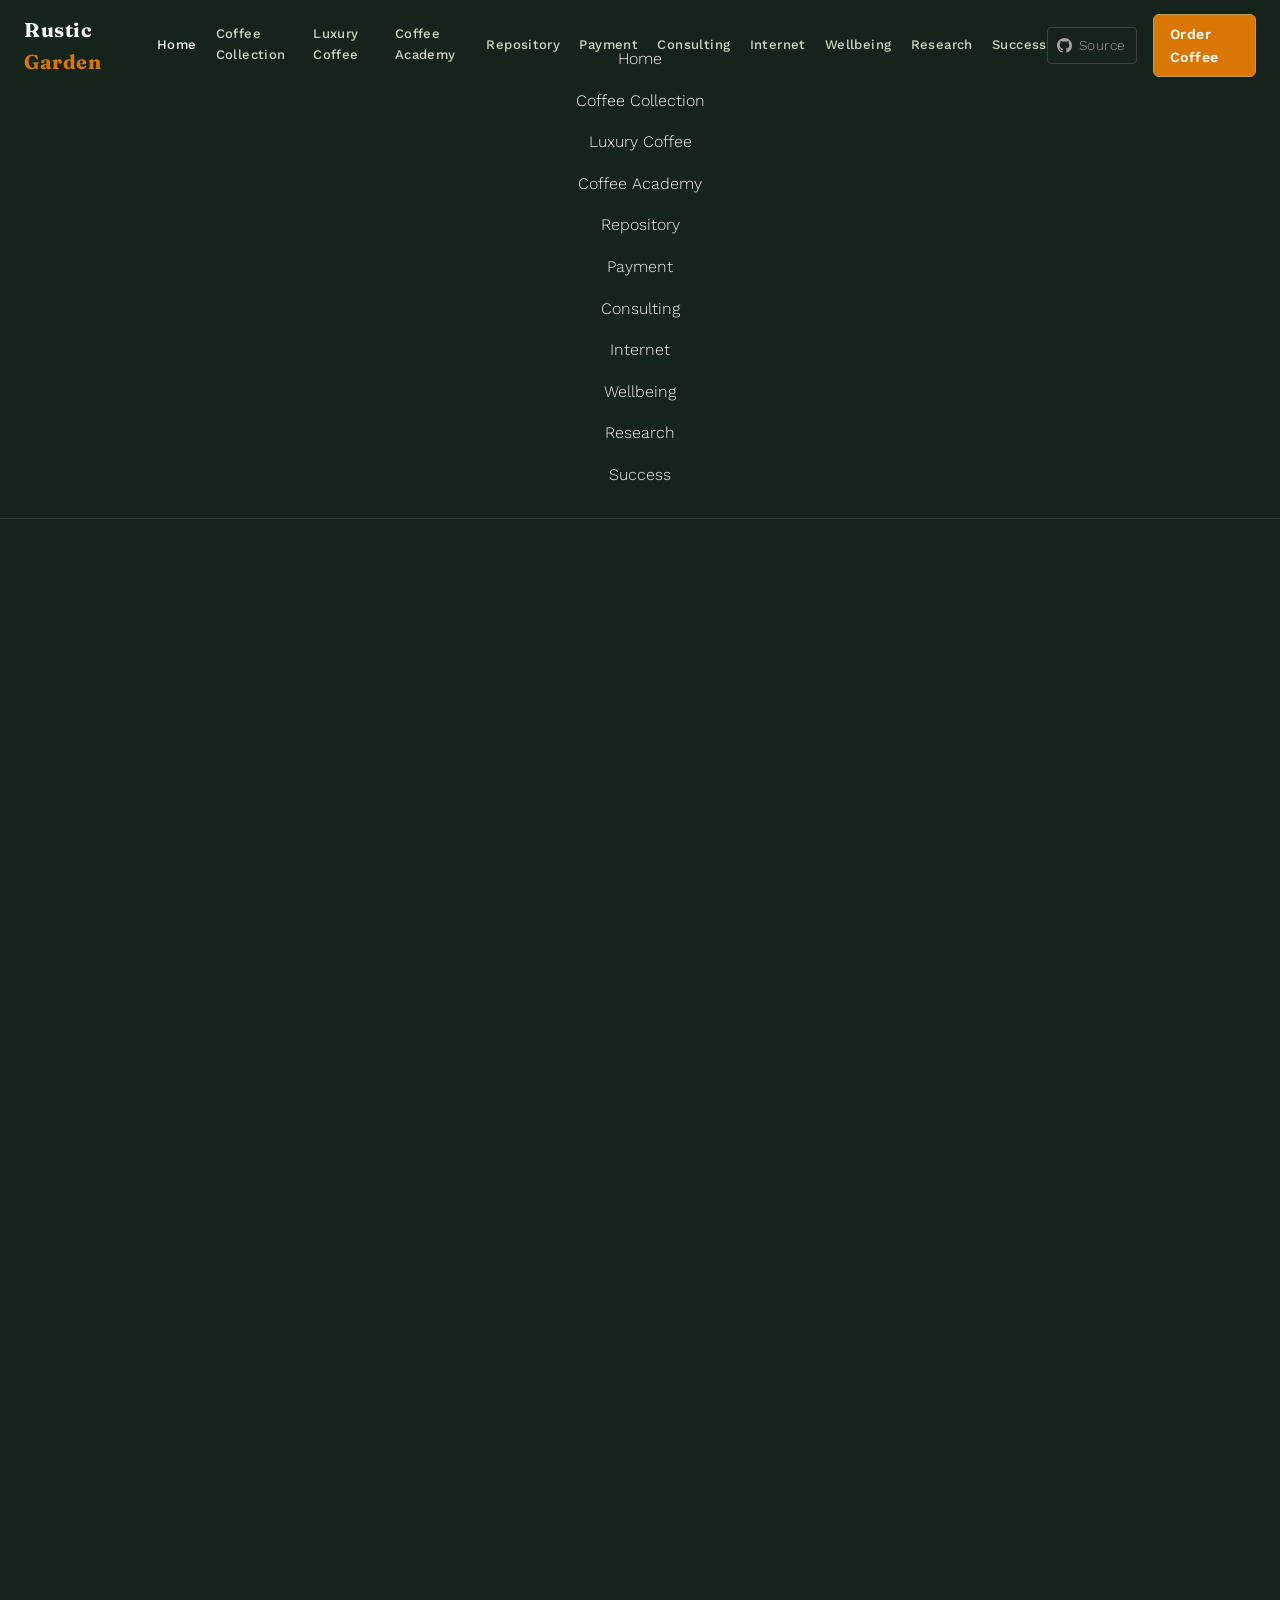
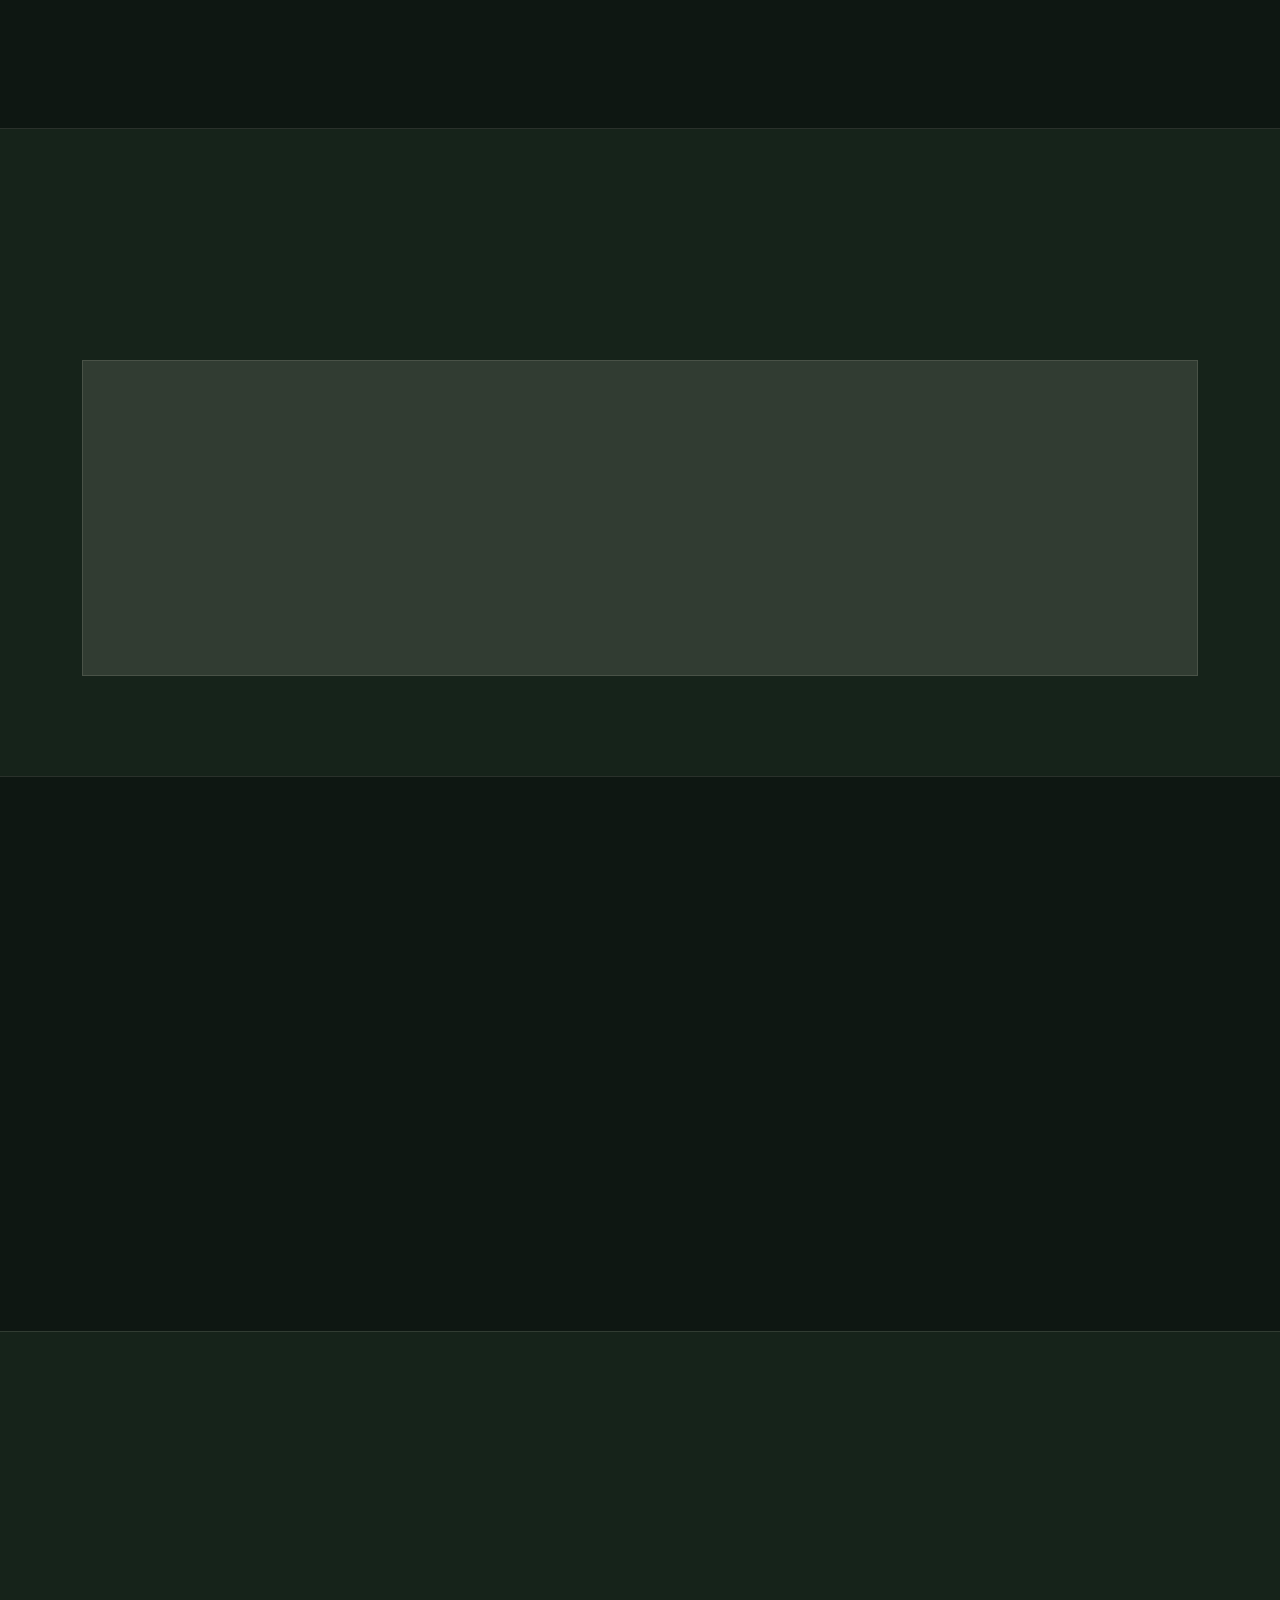
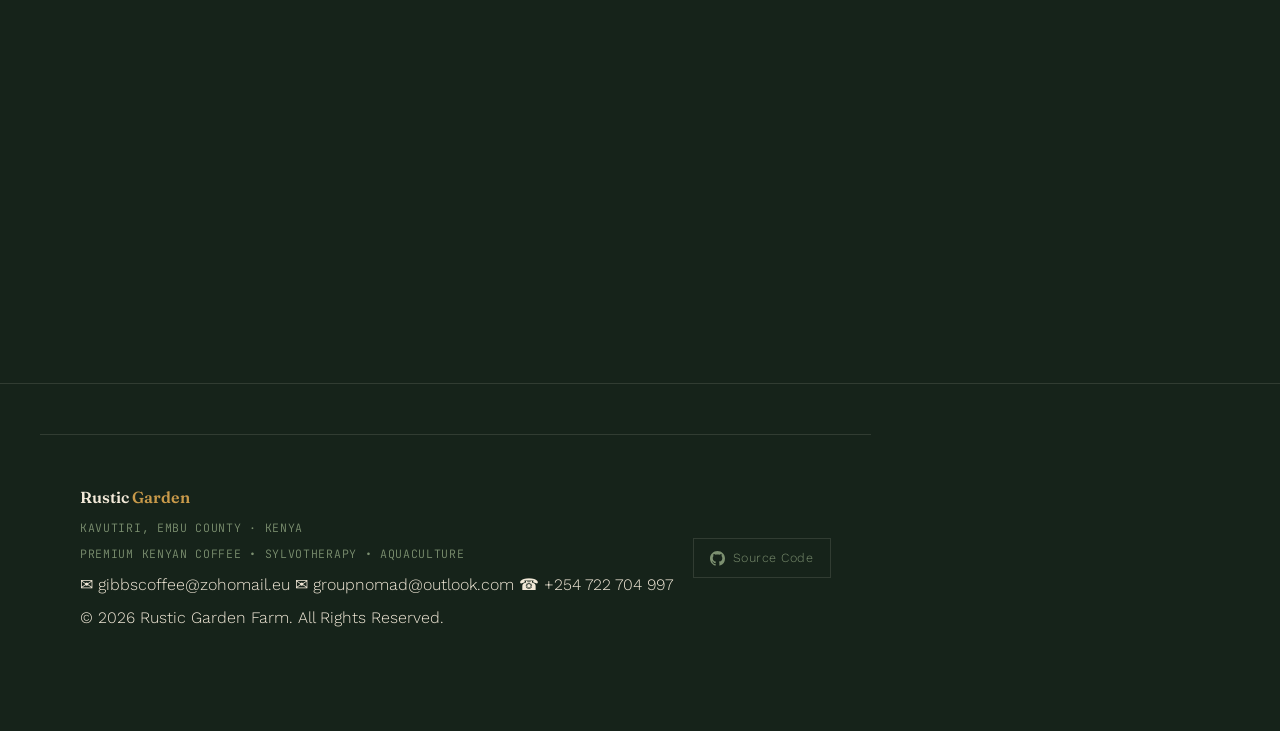
==== index.html @ 9a88e7c6 "Clean up comments in index.html Removed commented sections from the navigation and styles in index.h" ====
<!DOCTYPE html>
<html lang="en">
<head>
<meta charset="UTF-8">
<meta name="viewport" content="width=device-width, initial-scale=1.0">
<title>Rustic Garden — Kavutiri, Embu, Kenya</title>
<meta name="description" content="Single-source Arabica coffee, sylvotherapy, natural pool, and aquaculture from Kavutiri Farm at 4,400 ft on the slopes of Mount Kenya.">
<meta property="og:title" content="Rustic Garden — Kavutiri, Embu, Kenya">
<meta property="og:description" content="Honey-processed Arabica, sylvotherapy, and aquaculture from the Mount Kenya foothills.">
<meta property="og:type" content="website">
<link rel="preconnect" href="https://fonts.googleapis.com">
<link rel="preconnect" href="https://fonts.gstatic.com" crossorigin>
<link href="https://fonts.googleapis.com/css2?family=Fraunces:opsz,ital,wght@9..144,0,300;9..144,0,500;9..144,0,600;9..144,0,700;9..144,1,300;9..144,1,500&family=Work+Sans:wght@300;400;500;600&family=JetBrains+Mono:wght@400;500&display=swap" rel="stylesheet">
<style>
  :root{
    --forest:     #16231a;
    --forest-deep:#0e1712;
    --forest-mid: #1c2e20;
    --parchment:  #f2e9d8;
    --clay:       #a3502b;
    --gold:       #c99a4a;
    --gold-dim:   #8a6a30;
    --sage:       #7c9070;
    --mist:       #cdd6c4;
    --ink:        #1a1a15;
    --line:       rgba(242,233,216,0.12);
    --line-gold:  rgba(201,154,74,0.22);
  }

  *{box-sizing:border-box; margin:0; padding:0;}
  html{scroll-behavior:smooth;}
  body{
    background:var(--forest);
    color:var(--parchment);
    font-family:'Work Sans', sans-serif;
    font-weight:300;
    line-height:1.6;
    -webkit-font-smoothing:antialiased;
    overflow-x:hidden;
  }
  h1,h2,h3,h4{
    font-family:'Fraunces', serif;
    font-weight:600;
    letter-spacing:-0.01em;
    line-height:1.08;
  }
  .mono{
    font-family:'JetBrains Mono', monospace;
    letter-spacing:0.06em;
    text-transform:uppercase;
    font-size:0.72rem;
  }
  a{color:inherit; text-decoration:none;}
  img{display:block; width:100%; height:100%; object-fit:cover;}
  .wrap{max-width:1180px; margin:0 auto; padding:0 32px;}

  /* ---------- SCROLL REVEAL ---------- */
  .reveal{
    opacity:0; transform:translateY(28px);
    transition:opacity 0.7s ease, transform 0.7s ease;
  }
  .reveal.visible{opacity:1; transform:none;}
  .reveal-left{
    opacity:0; transform:translateX(-28px);
    transition:opacity 0.7s ease, transform 0.7s ease;
  }
  .reveal-left.visible{opacity:1; transform:none;}
  .reveal-right{
    opacity:0; transform:translateX(28px);
    transition:opacity 0.7s ease, transform 0.7s ease;
  }
  .reveal-right.visible{opacity:1; transform:none;}
  @media(prefers-reduced-motion:reduce){
    .reveal,.reveal-left,.reveal-right{opacity:1;transform:none;transition:none;}
  }

  /* ---------- NAV ---------- */
  nav{
    position:fixed; top:0; left:0; right:0; z-index:100;
    display:flex; align-items:center; justify-content:space-between;
    padding:22px 40px;
    transition:background 0.35s, padding 0.35s, backdrop-filter 0.35s;
  }
  nav.scrolled{
    padding:14px 40px;
    background:rgba(14,23,18,0.96);
    backdrop-filter:blur(10px);
    border-bottom:1px solid var(--line);
  }
  .nav-mark{
    font-family:'Fraunces',serif; font-size:1.15rem;
    font-weight:600; letter-spacing:-0.01em;
  }
  .nav-mark span{color:var(--gold);}
  .nav-links{display:flex; gap:34px;}
  .nav-links a{
    font-size:0.82rem; color:var(--mist);
    letter-spacing:0.03em; transition:color 0.25s;
    position:relative; padding-bottom:3px;
  }
  .nav-links a::after{
    content:''; position:absolute; bottom:0; left:0; right:100%;
    height:1px; background:var(--gold); transition:right 0.25s;
  }
  .nav-links a:hover{color:var(--gold);}
  .nav-links a:hover::after{right:0;}
  .nav-right{display:flex; align-items:center; gap:14px;}
  .nav-gh{
    display:flex; align-items:center; gap:7px;
    font-size:0.78rem; color:var(--sage); letter-spacing:0.04em;
    border:1px solid var(--line); padding:7px 14px;
    transition:all 0.25s;
  }
  .nav-gh:hover{border-color:var(--line-gold); color:var(--mist);}
  .nav-gh svg{width:15px; height:15px; fill:currentColor; flex-shrink:0;}
  .nav-cta{
    border:1px solid var(--gold); color:var(--gold); padding:9px 18px;
    font-size:0.78rem; letter-spacing:0.04em;
    transition:all 0.25s;
  }
  .nav-cta:hover{background:var(--gold); color:var(--forest-deep);}
  .nav-burger{display:none; cursor:pointer; flex-direction:column; gap:5px; padding:4px;}
  .nav-burger span{display:block; width:22px; height:1.5px; background:var(--mist); transition:all 0.25s;}

  /* mobile nav */
  @media(max-width:760px){
    .nav-links,.nav-right .nav-gh{display:none;}
    .nav-burger{display:flex;}
    nav{padding:18px 24px;}
    nav.scrolled{padding:14px 24px;}
    .mobile-menu{
      display:none; position:fixed; top:0; left:0; right:0; bottom:0;
      background:var(--forest-deep); z-index:99;
      flex-direction:column; align-items:center; justify-content:center; gap:28px;
    }
    .mobile-menu.open{display:flex;}
    .mobile-menu a{font-size:1.5rem; font-family:'Fraunces',serif; color:var(--parchment);}
    .mobile-menu .close{
      position:absolute; top:22px; right:24px;
      font-size:1.2rem; color:var(--sage); cursor:pointer; font-family:'Work Sans',sans-serif;
    }
  }

  /* ---------- HERO ---------- */
  .hero{
    position:relative; min-height:100vh; display:flex; align-items:flex-end;
    overflow:hidden;
  }
  .hero-bg{position:absolute; inset:0; z-index:0;}
  .hero-bg img{
    filter:saturate(0.8) brightness(0.48);
    transform:scale(1.06);
    transition:transform 12s ease;
  }
  .hero-bg img.loaded{transform:scale(1);}
  .hero-bg::after{
    content:''; position:absolute; inset:0;
    background:
      linear-gradient(to top, var(--forest) 6%, rgba(22,35,26,0.2) 50%, rgba(14,23,18,0.5)),
      linear-gradient(to right, rgba(14,23,18,0.35) 0%, transparent 55%);
  }
  .hero-content{
    position:relative; z-index:2;
    padding:0 40px 96px;
    width:100%;
    max-width:1180px; margin:0 auto;
  }
  .hero-eyebrow{
    display:flex; align-items:center; gap:12px; margin-bottom:22px; color:var(--gold);
  }
  .hero-eyebrow .rule{width:40px; height:1px; background:var(--gold);}
  .hero h1{
    font-size:clamp(2.8rem, 7.5vw, 6rem);
    max-width:860px; color:var(--parchment);
    animation: fade-up 1s 0.2s both;
  }
  .hero h1 em{font-style:italic; color:var(--gold); font-weight:500;}
  .hero-sub{
    max-width:480px; margin-top:22px; font-size:1.02rem;
    color:var(--mist); font-weight:300;
    animation:fade-up 1s 0.45s both;
  }
  .hero-meta{
    display:flex; gap:48px; margin-top:56px; flex-wrap:wrap;
    animation:fade-up 1s 0.65s both;
  }
  .hero-meta div{border-left:1px solid var(--line-gold); padding-left:16px;}
  .hero-meta .num{
    font-family:'Fraunces',serif; font-size:1.5rem;
    color:var(--parchment); font-weight:500;
  }
  .hero-meta .lbl{
    font-size:0.7rem; color:var(--sage);
    text-transform:uppercase; letter-spacing:0.06em; margin-top:3px;
  }
  .hero-scroll{
    position:absolute; bottom:36px; right:40px; z-index:3;
    display:flex; align-items:center; gap:10px;
    font-size:0.68rem; color:var(--sage); letter-spacing:0.1em; text-transform:uppercase;
    animation:fade-in 1s 1.2s both;
  }
  .hero-scroll .tick{
    width:1px; height:32px; background:var(--sage); transform-origin:top;
    animation:tick-drop 2s 1.4s ease-in-out infinite;
  }
  @keyframes fade-up{from{opacity:0;transform:translateY(24px);}to{opacity:1;transform:none;}}
  @keyframes fade-in{from{opacity:0;}to{opacity:1;}}
  @keyframes tick-drop{0%,100%{transform:scaleY(1);opacity:0.5;}50%{transform:scaleY(1.4);opacity:1;}}

  /* ---------- GITHUB BADGE STRIP ---------- */
  .gh-strip{
    padding:28px 0;
    border-bottom:1px solid var(--line);
    background:var(--forest-deep);
  }
  .gh-strip .wrap{
    display:flex; align-items:center; gap:20px; flex-wrap:wrap;
  }
  .gh-strip-label{
    font-size:0.72rem; color:var(--sage); letter-spacing:0.08em;
    text-transform:uppercase; white-space:nowrap; margin-right:6px;
  }
  .gh-badges{display:flex; gap:10px; flex-wrap:wrap; align-items:center;}
  .gh-badge{
    display:inline-flex; align-items:center; gap:7px;
    font-family:'JetBrains Mono', monospace; font-size:0.7rem;
    border:1px solid var(--line); padding:5px 12px;
    color:var(--sage); transition:all 0.2s; white-space:nowrap;
  }
  .gh-badge:hover{border-color:var(--line-gold); color:var(--gold);}
  .gh-badge svg{width:12px; height:12px; fill:currentColor;}
  .gh-dot{
    width:7px; height:7px; border-radius:50%; background:var(--gold);
    display:inline-block; animation:pulse-dot 2.5s ease-in-out infinite;
  }
  @keyframes pulse-dot{0%,100%{opacity:0.5; transform:scale(1);}50%{opacity:1; transform:scale(1.3);}}
  .gh-divider{width:1px; height:20px; background:var(--line); flex-shrink:0;}

  /* ---------- INTRO ---------- */
  .intro{
    padding:120px 0 90px;
    border-bottom:1px solid var(--line);
  }
  .intro .wrap{
    display:grid; grid-template-columns:1fr 1.4fr; gap:70px; align-items:start;
  }
  .intro-label{color:var(--gold);}
  .intro h2{font-size:clamp(1.8rem,3vw,2.5rem); margin-top:14px;}
  .intro p{color:var(--mist); font-size:1rem; max-width:520px;}
  .intro p+p{margin-top:16px;}
  @media(max-width:700px){
    .intro .wrap{grid-template-columns:1fr; gap:40px;}
  }

  /* ---------- PRODUCTS ---------- */
  .section-head{padding:100px 0 10px;}
  .section-head .wrap{
    display:flex; justify-content:space-between;
    align-items:flex-end; flex-wrap:wrap; gap:20px;
  }
  .section-head h2{font-size:clamp(2rem,4vw,3.1rem);}
  .section-head p{color:var(--sage); max-width:340px; font-size:0.95rem;}

  .products{padding:50px 0 40px;}
  .product-list{display:flex; flex-direction:column;}
  .product{
    display:grid; grid-template-columns:80px 1fr 1.15fr;
    gap:44px; align-items:center;
    padding:52px 0; border-top:1px solid var(--line);
    transition:background 0.25s;
  }
  .product:last-child{border-bottom:1px solid var(--line);}
  .product:hover{background:rgba(201,154,74,0.025);}
  .product-idx{
    font-family:'JetBrains Mono', monospace;
    font-size:0.85rem; color:var(--gold-dim);
  }
  .product-img{
    width:100%; aspect-ratio:4/3; overflow:hidden;
    filter:sepia(0.12) saturate(0.9);
    position:relative;
  }
  .product-img img{
    transition:transform 0.55s ease, filter 0.55s;
  }
  .product:hover .product-img img{
    transform:scale(1.04);
    filter:sepia(0) saturate(1);
  }
  .product-body h3{font-size:1.75rem; margin-bottom:10px;}
  .product-body .tag{
    display:inline-block; color:var(--forest-deep); background:var(--gold);
    font-size:0.66rem; padding:4px 10px; border-radius:2px; margin-bottom:14px;
    letter-spacing:0.06em; text-transform:uppercase; font-weight:600;
  }
  .product-body p{color:var(--mist); font-size:0.96rem; max-width:460px; line-height:1.65;}
  .product-facts{display:flex; gap:28px; margin-top:18px; flex-wrap:wrap;}
  .product-facts div{font-size:0.82rem; color:var(--parchment);}
  .product-facts .f-lbl{
    color:var(--sage); font-size:0.66rem;
    text-transform:uppercase; letter-spacing:0.05em; margin-bottom:4px;
  }
  .price-row{display:flex; gap:24px; margin-top:20px; flex-wrap:wrap;}
  .price-box{
    border:1px solid var(--line-gold); padding:14px 18px; min-width:150px;
    transition:border-color 0.25s;
  }
  .price-box:hover{border-color:var(--gold);}
  .price-box .amt{
    font-family:'Fraunces',serif; font-size:1.25rem; color:var(--gold);
  }
  .price-box .lbl{
    font-size:0.7rem; color:var(--sage);
    text-transform:uppercase; letter-spacing:0.04em; margin-top:3px;
  }

  @media(max-width:820px){
    .product{grid-template-columns:1fr; gap:22px;}
    .product-idx{display:none;}
  }

  /* ---------- ORIGIN BAND ---------- */
  .origin{
    padding:130px 0; position:relative;
    background:var(--forest-deep);
    border-top:1px solid var(--line); border-bottom:1px solid var(--line);
  }
  .origin .wrap{
    display:grid; grid-template-columns:1fr 1fr; gap:70px; align-items:center;
  }
  .origin-img{
    aspect-ratio:5/4; overflow:hidden;
    filter:saturate(0.9) brightness(0.88);
    position:relative;
  }
  .origin-img::before{
    content:''; position:absolute; inset:0; z-index:1;
    border:1px solid var(--line-gold);
    margin:14px; pointer-events:none;
  }
  .origin-text .mono{color:var(--gold);}
  .origin-text h2{font-size:clamp(1.9rem,3.4vw,2.7rem); margin:16px 0 20px;}
  .origin-text p{color:var(--mist); max-width:480px; line-height:1.7;}
  .origin-text p+p{margin-top:14px;}
  .steam-line{
    display:flex; gap:6px; margin-top:28px; height:22px; align-items:flex-end;
  }
  .steam-bar{
    width:3px; background:var(--gold); opacity:0.4;
    animation:rise 2.8s ease-in-out infinite;
  }
  .steam-bar:nth-child(1){height:8px; animation-delay:0s;}
  .steam-bar:nth-child(2){height:16px; animation-delay:0.2s;}
  .steam-bar:nth-child(3){height:10px; animation-delay:0.4s;}
  .steam-bar:nth-child(4){height:20px; animation-delay:0.6s;}
  .steam-bar:nth-child(5){height:12px; animation-delay:0.8s;}
  .steam-bar:nth-child(6){height:18px; animation-delay:1.0s;}
  @keyframes rise{
    0%,100%{transform:scaleY(1); opacity:0.3;}
    50%{transform:scaleY(1.7); opacity:0.85;}
  }
  @media(prefers-reduced-motion:reduce){.steam-bar{animation:none;}}
  @media(max-width:760px){
    .origin .wrap{grid-template-columns:1fr; gap:40px;}
  }

  /* ---------- EXTRAS GRID ---------- */
  .extras{padding:100px 0;}
  .extras .wrap{position:relative;}
  .extras-grid{
    display:grid; grid-template-columns:repeat(2,1fr);
    gap:1px; background:var(--line);
    border:1px solid var(--line); margin-top:52px;
  }
  .extra-card{
    background:var(--forest); padding:40px;
    transition:background 0.25s;
  }
  .extra-card:hover{background:var(--forest-mid);}
  .extra-card h4{
    font-size:1.1rem; margin-bottom:10px; color:var(--gold);
  }
  .extra-card p{color:var(--mist); font-size:0.9rem; line-height:1.65;}
  @media(max-width:700px){.extras-grid{grid-template-columns:1fr;}}

  /* ---------- GH REPO SECTION ---------- */
  .gh-section{
    padding:100px 0;
    border-top:1px solid var(--line);
    background:var(--forest-deep);
  }
  .gh-section .wrap{
    display:grid; grid-template-columns:1fr 1.2fr; gap:70px; align-items:start;
  }
  .gh-section h2{font-size:clamp(1.8rem,3vw,2.4rem); margin:14px 0 18px;}
  .gh-section p{color:var(--mist); font-size:0.96rem; line-height:1.7;}
  .gh-section p+p{margin-top:14px;}

  .repo-card{
    border:1px solid var(--line-gold); padding:28px 32px;
    position:relative; overflow:hidden;
  }
  .repo-card::before{
    content:''; position:absolute; top:0; left:0; right:0;
    height:2px; background:linear-gradient(to right, var(--gold), transparent);
  }
  .repo-card-header{
    display:flex; align-items:flex-start; justify-content:space-between; margin-bottom:16px;
  }
  .repo-icon{
    width:38px; height:38px; display:flex; align-items:center; justify-content:center;
    border:1px solid var(--line-gold);
  }
  .repo-icon svg{width:18px; height:18px; fill:var(--gold);}
  .repo-status{
    display:flex; align-items:center; gap:6px;
    font-size:0.7rem; color:var(--sage); letter-spacing:0.06em; text-transform:uppercase;
  }
  .repo-name{
    font-family:'JetBrains Mono', monospace;
    font-size:0.85rem; color:var(--parchment); margin-bottom:6px;
  }
  .repo-desc{color:var(--mist); font-size:0.88rem; margin-bottom:20px; line-height:1.6;}
  .repo-langs{display:flex; gap:8px; flex-wrap:wrap; margin-bottom:20px;}
  .repo-lang{
    font-size:0.68rem; font-family:'JetBrains Mono',monospace;
    letter-spacing:0.06em; padding:3px 9px;
    border:1px solid var(--line); color:var(--sage);
  }
  .repo-stats{
    display:flex; gap:20px; padding-top:18px;
    border-top:1px solid var(--line);
  }
  .repo-stats div{
    display:flex; align-items:center; gap:5px;
    font-size:0.75rem; color:var(--sage);
  }
  .repo-stats svg{width:13px; height:13px; fill:currentColor;}
  .repo-links{display:flex; gap:12px; margin-top:24px;}
  .repo-link-btn{
    display:flex; align-items:center; gap:7px;
    font-size:0.78rem; letter-spacing:0.04em; padding:10px 16px;
    transition:all 0.25s;
  }
  .repo-link-btn.primary{
    background:var(--gold); color:var(--forest-deep); font-weight:600;
  }
  .repo-link-btn.primary:hover{background:var(--clay); color:var(--parchment);}
  .repo-link-btn.secondary{
    border:1px solid var(--line); color:var(--mist);
  }
  .repo-link-btn.secondary:hover{border-color:var(--line-gold); color:var(--gold);}
  .repo-link-btn svg{width:14px; height:14px; fill:currentColor;}

  /* ---------- CTA ---------- */
  .cta{
    padding:130px 0 110px; text-align:center;
    border-top:1px solid var(--line);
  }
  .cta h2{font-size:clamp(2.2rem,5vw,3.6rem); max-width:700px; margin:0 auto 20px;}
  .cta p{color:var(--mist); max-width:480px; margin:0 auto 40px;}
  .cta-form{
    display:flex; justify-content:center; gap:0;
    max-width:440px; margin:0 auto;
    border:1px solid var(--line);
    transition:border-color 0.25s;
  }
  .cta-form:focus-within{border-color:var(--gold);}
  .cta-form input{
    flex:1; background:transparent; border:none; padding:16px 18px;
    color:var(--parchment); font-family:'Work Sans'; font-size:0.92rem; outline:none;
  }
  .cta-form input::placeholder{color:var(--sage);}
  .cta-form button{
    background:var(--gold); border:none; color:var(--forest-deep);
    padding:16px 26px; font-size:0.78rem; letter-spacing:0.05em;
    text-transform:uppercase; cursor:pointer; font-weight:600;
    transition:background 0.25s, color 0.25s;
  }
  .cta-form button:hover{background:var(--clay); color:var(--parchment);}
  .cta-form button.sent{background:var(--sage); cursor:default;}
  .form-note{margin-top:16px; font-size:0.76rem; color:var(--sage);}

  /* ---------- FOOTER ---------- */
  footer{
    padding:50px 40px; border-top:1px solid var(--line);
    display:flex; justify-content:space-between;
    align-items:center; flex-wrap:wrap; gap:20px;
  }
  .footer-left{display:flex; flex-direction:column; gap:8px;}
  .footer-mark{font-family:'Fraunces',serif; font-size:1rem; font-weight:600;}
  .footer-mark span{color:var(--gold);}
  .footer-left .mono{color:var(--sage);}
  .footer-gh{
    display:flex; align-items:center; gap:8px;
    font-size:0.78rem; color:var(--sage); letter-spacing:0.04em;
    border:1px solid var(--line); padding:9px 16px;
    transition:all 0.25s;
  }
  .footer-gh:hover{border-color:var(--line-gold); color:var(--gold);}
  .footer-gh svg{width:15px; height:15px; fill:currentColor;}

  ::selection{background:var(--gold); color:var(--forest-deep);}
  :focus-visible{outline:2px solid var(--gold); outline-offset:2px;}

  @media(max-width:760px){
    .wrap{padding:0 20px;}
    .hero-content{padding:0 20px 72px;}
    .hero-meta{gap:28px;}
    footer{padding:40px 20px; flex-direction:column; align-items:flex-start;}
    .gh-section .wrap{grid-template-columns:1fr; gap:40px;}
    nav{padding:18px 24px;}
  }
</style>
</head>
<body>

 
<header class="site-header">
    <nav id="mainNav" class="navbar" aria-label="Main Navigation">
        <a href="index.html" class="nav-mark" aria-label="Rustic Garden Home">
            Rustic <span>Garden</span>
        </a>

        <div class="nav-links">
            <a href="index.html" class="nav-item active">Home</a>
            <a href="product.html" class="nav-item">Coffee Collection</a>
            <a href="gibbs_luxury_coffee_homepage.html" class="nav-item">Luxury Coffee</a>
            <a href="soil_classification_lecture.html" class="nav-item">Coffee Academy</a>
            <a href="moringa_sunday_school_repository.html" class="nav-item">Repository</a>
            <a href="payment.html" class="nav-item">Payment</a>
            <a href="consulting.html" class="nav-item">Consulting</a>
            <a href="internet.html" class="nav-item">Internet</a>
            <a href="wellbeing.html" class="nav-item">Wellbeing</a>
            <a href="coffee.html" class="nav-item">Research</a>
            <a href="success.html" class="nav-item">Success</a>
        </div>

        <div class="nav-right">
            <a href="https://github.com/groupdougie/Gibbs_Coffee"
               class="nav-gh"
               target="_blank"
               rel="noopener noreferrer"
               aria-label="GitHub Repository Source Code">
                <svg viewBox="0 0 16 16" width="16" height="16" aria-hidden="true" focusable="false">
                    <path fill="currentColor" d="M8 0C3.58 0 0 3.58 0 8c0 3.54 2.29 6.53 5.47 7.59.4.07.55-.17.55-.38 0-.19-.01-.82-.01-1.49-2.01.37-2.53-.49-2.69-.94-.09-.23-.48-.94-.82-1.13-.28-.15-.68-.52-.01-.53.63-.01 1.08.58 1.23.82.72 1.21 1.87.87 2.33.66.07-.52.28-.87.51-1.07-1.78-.2-3.64-.89-3.64-3.95 0-.87.31-1.59.82-2.15-.08-.2-.36-1.02.08-2.12 0 0 .67-.21 2.2.82.64-.18 1.32-.27 2-.27.68 0 1.36.09 2 .27 1.53-1.04 2.2-.82 2.2-.82.44 1.1.16 1.92.08 2.12.51.56.82 1.27.82 2.15 0 3.07-1.87 3.75-3.65 3.95.29.25.54.73.54 1.48 0 1.07-.01 1.93-.01 2.2 0 .21.15.46.55.38A8.013 8.013 0 0016 8c0-4.42-3.58-8-8-8z"/>
                </svg>
                <span>Source</span>
            </a>

            <a class="nav-cta" href="checkout.html">Order Coffee</a>

            <button class="nav-burger"
                    id="burgerBtn"
                    aria-label="Toggle navigation menu"
                    aria-expanded="false"
                    aria-controls="mobileMenu">
                <span class="burger-bar"></span>
                <span class="burger-bar"></span>
                <span class="burger-bar"></span>
            </button>
        </div>
    </nav>

    <div class="mobile-menu-backdrop" id="menuBackdrop" onclick="closeMobileMenu()" aria-hidden="true"></div>
    <div class="mobile-menu" id="mobileMenu" role="dialog" aria-label="Mobile Navigation" aria-hidden="true">
        <div class="mobile-menu-header">
            <span class="mobile-brand">Rustic <span>Garden</span></span>
            <button class="close-btn" id="menuClose" aria-label="Close menu" onclick="closeMobileMenu()">
                <span aria-hidden="true">&times;</span> Close
            </button>
        </div>
        <nav class="mobile-nav-links">
            <a href="index.html" onclick="closeMobileMenu()">Home</a>
            <a href="product.html" onclick="closeMobileMenu()">Coffee Collection</a>
            <a href="gibbs_luxury_coffee_homepage.html" onclick="closeMobileMenu()">Luxury Coffee</a>
            <a href="soil_classification_lecture.html" onclick="closeMobileMenu()">Coffee Academy</a>
            <a href="moringa_sunday_school_repository.html" onclick="closeMobileMenu()">Repository</a>
            <a href="payment.html" onclick="closeMobileMenu()">Payment</a>
            <a href="consulting.html" onclick="closeMobileMenu()">Consulting</a>
            <a href="internet.html" onclick="closeMobileMenu()">Internet</a>
            <a href="wellbeing.html" onclick="closeMobileMenu()">Wellbeing</a>
            <a href="coffee.html" onclick="closeMobileMenu()">Research</a>
            <a href="success.html" onclick="closeMobileMenu()">Success</a>
        </nav>
    </div>
</header>

<main id="mainContent">

<style>
:root {
    --nav-bg: #1c1917;
    --nav-text: #f5f5f4;
    --accent-color: #d97706;
    --accent-hover: #b45309;
    --overlay-bg: rgba(28, 25, 23, 0.95);
    --transition-speed: 0.3s;
}

.site-header {
    position: sticky;
    top: 0;
    z-index: 1000;
    background-color: var(--nav-bg);
    box-shadow: 0 2px 10px rgba(0, 0, 0, 0.3);
}

.navbar {
    display: flex;
    align-items: center;
    justify-content: space-between;
    padding: 0.85rem 1.5rem;
    max-width: 1400px;
    margin: 0 auto;
}

.nav-mark {
    font-size: 1.25rem;
    font-weight: 700;
    color: var(--nav-text);
    text-decoration: none;
    letter-spacing: 0.5px;
}

.nav-mark span { color: var(--accent-color); }

.nav-links { display: flex; gap: 1.2rem; align-items: center; }

.nav-item {
    color: #a8a29e;
    text-decoration: none;
    font-size: 0.9rem;
    font-weight: 500;
    transition: color var(--transition-speed) ease;
}

.nav-item:hover, .nav-item.active { color: var(--nav-text); }

.nav-right { display: flex; align-items: center; gap: 1rem; }

.nav-gh {
    display: flex;
    align-items: center;
    gap: 0.4rem;
    color: #a8a29e;
    text-decoration: none;
    font-size: 0.85rem;
    padding: 0.4rem 0.6rem;
    border-radius: 4px;
    border: 1px solid #44403c;
    transition: all var(--transition-speed);
}

.nav-gh:hover { color: var(--nav-text); border-color: #78716c; }

.nav-cta {
    background-color: var(--accent-color);
    color: #ffffff;
    padding: 0.5rem 1rem;
    border-radius: 6px;
    text-decoration: none;
    font-weight: 600;
    font-size: 0.88rem;
    transition: background-color var(--transition-speed);
}

.nav-cta:hover { background-color: var(--accent-hover); }

.nav-burger {
    display: none;
    flex-direction: column;
    justify-content: space-around;
    width: 30px;
    height: 24px;
    background: transparent;
    border: none;
    cursor: pointer;
    padding: 0;
}

.burger-bar {
    width: 100%;
    height: 2px;
    background-color: var(--nav-text);
    border-radius: 2px;
    transition: all var(--transition-speed);
}

.mobile-menu-backdrop {
    display: none;
    position: fixed;
    inset: 0;
    background: rgba(0, 0, 0, 0.6);
    backdrop-filter: blur(4px);
    z-index: 1001;
}

.mobile-menu {
    position: fixed;
    top: 0;
    right: -100%;
    width: 280px;
    height: 100vh;
    background-color: var(--nav-bg);
    z-index: 1002;
    box-shadow: -4px 0 15px rgba(0, 0, 0, 0.5);
    display: flex;
    flex-direction: column;
    transition: right var(--transition-speed) cubic-bezier(0.4, 0, 0.2, 1);
    padding: 1.5rem;
    overflow-y: auto;
}

.mobile-menu.open { right: 0; }
.mobile-menu-backdrop.open { display: block; }

.mobile-menu-header {
    display: flex;
    justify-content: space-between;
    align-items: center;
    padding-bottom: 1rem;
    border-bottom: 1px solid #292524;
}

.mobile-brand { font-weight: bold; color: var(--nav-text); }
.mobile-brand span { color: var(--accent-color); }

.close-btn {
    background: none;
    border: none;
    color: #a8a29e;
    cursor: pointer;
    font-size: 0.9rem;
}

.mobile-nav-links {
    display: flex;
    flex-direction: column;
    gap: 1rem;
    margin-top: 1.5rem;
}

.mobile-nav-links a {
    color: var(--nav-text);
    text-decoration: none;
    font-size: 1rem;
    transition: color 0.2s;
}

.mobile-nav-links a:hover { color: var(--accent-color); }

@media (max-width: 1024px) {
    .nav-links { display: none; }
    .nav-burger { display: flex; }
}
</style>

<script>
document.addEventListener('DOMContentLoaded', () => {
    const burgerBtn = document.getElementById('burgerBtn');
    const mobileMenu = document.getElementById('mobileMenu');
    const menuBackdrop = document.getElementById('menuBackdrop');

    window.openMobileMenu = function() {
        mobileMenu.classList.add('open');
        menuBackdrop.classList.add('open');
        burgerBtn.setAttribute('aria-expanded', 'true');
        mobileMenu.setAttribute('aria-hidden', 'false');
        menuBackdrop.setAttribute('aria-hidden', 'false');
        document.body.style.overflow = 'hidden';
    };

    window.closeMobileMenu = function() {
        mobileMenu.classList.remove('open');
        menuBackdrop.classList.remove('open');
        burgerBtn.setAttribute('aria-expanded', 'false');
        mobileMenu.setAttribute('aria-hidden', 'true');
        menuBackdrop.setAttribute('aria-hidden', 'true');
        document.body.style.overflow = '';
    };

    burgerBtn.addEventListener('click', () => {
        mobileMenu.classList.contains('open') ? closeMobileMenu() : openMobileMenu();
    });

    document.addEventListener('keydown', (e) => {
        if (e.key === 'Escape' && mobileMenu.classList.contains('open')) {
            closeMobileMenu();
        }
    });
});
</script>
<!-- ========== GITHUB BADGE STRIP ========== -->
<div class="gh-strip reveal">
  <div class="wrap">
    <span class="gh-strip-label">On GitHub</span>
    <div class="gh-badges">
      <a href="https://github.com/groupdougie/rustic-garden" class="gh-badge" target="_blank" rel="noopener">
        <svg viewBox="0 0 16 16" aria-hidden="true"><path d="M8 0C3.58 0 0 3.58 0 8c0 3.54 2.29 6.53 5.47 7.59.4.07.55-.17.55-.38 0-.19-.01-.82-.01-1.49-2.01.37-2.53-.49-2.69-.94-.09-.23-.48-.94-.82-1.13-.28-.15-.68-.52-.01-.53.63-.01 1.08.58 1.23.82.72 1.21 1.87.87 2.33.66.07-.52.28-.87.51-1.07-1.78-.2-3.64-.89-3.64-3.95 0-.87.31-1.59.82-2.15-.08-.2-.36-1.02.08-2.12 0 0 .67-.21 2.2.82.64-.18 1.32-.27 2-.27.68 0 1.36.09 2 .27 1.53-1.04 2.2-.82 2.2-.82.44 1.1.16 1.92.08 2.12.51.56.82 1.27.82 2.15 0 3.07-1.87 3.75-3.65 3.95.29.25.54.73.54 1.48 0 1.07-.01 1.93-.01 2.2 0 .21.15.46.55.38A8.013 8.013 0 0016 8c0-4.42-3.58-8-8-8z"/></svg>
        groupdougie/rustic-garden
      </a>
      <div class="gh-divider" aria-hidden="true"></div>
      <span class="gh-badge">
        <span class="gh-dot" aria-hidden="true"></span>
        Live · gh-pages
      </span>
      <a href="https://github.com/groupdougie/rustic-garden/blob/main/LICENSE" class="gh-badge" target="_blank" rel="noopener">MIT licence</a>
      <a href="https://github.com/groupdougie/rustic-garden/issues" class="gh-badge" target="_blank" rel="noopener">Open issues</a>
    </div>
  </div>
</div>

<!-- ========== INTRO ========== -->
<section class="intro">
  <div class="wrap">
    <div class="reveal-left">
      <span class="mono intro-label">The premise</span>
      <h2>A garden built to undo what a season indoors does to you.</h2>
    </div>
    <div class="reveal-right">
      <p>Rustic Garden sits on the fertile slopes near Mount Kenya, where a single-source coffee farm, a chlorine-free swimming pool, and a working aquaculture project share the same few acres with stands of trees planted for no reason other than the fact that people need them nearby.</p>
      <p>Everything below is drawn from what actually happens on that land — not a wellness brochure, but the four things worth bringing to a place that currently has neither trees nor coffee in easy reach.</p>
    </div>
  </div>
</section>

<!-- ========== PRODUCTS ========== -->
<section id="products">
  <div class="section-head reveal">
    <div class="wrap">
      <div>
        <span class="mono" style="color:var(--gold)">Flagship product</span>
        <h2>Charlie's Coffee</h2>
      </div>
      <p>Honey-processed, hand-picked Arabica from the Mount Kenya foothills — the one thing on this list you can actually have shipped.</p>
    </div>
  </div>
  <div class="wrap products">
    <div class="product-list">

      <div class="product reveal">
        <div class="product-idx">01</div>
        <div class="product-img">
          <img src="https://images.unsplash.com/photo-1511920170033-f8396924c348?q=80&w=900&auto=format&fit=crop" alt="Coffee cherries drying in the sun" loading="lazy">
        </div>
        <div class="product-body">
          <span class="tag">Best for a German winter</span>
          <h3>Honey-Processed Arabica</h3>
          <p>Fruit sugars infuse the beans as they sun-dry on raised beds, giving a richer body, natural sweetness, and fruity or tea-like notes you won't get from a washed coffee.</p>
          <div class="price-row">
            <div class="price-box">
              <div class="amt">1,400 KES / kg</div>
              <div class="lbl">Green beans</div>
            </div>
            <div class="price-box">
              <div class="amt">1,850 KES / kg</div>
              <div class="lbl">Roasted, your choice</div>
            </div>
          </div>
        </div>
      </div>

      <div class="product reveal">
        <div class="product-idx">02</div>
        <div class="product-img">
          <img src="https://images.unsplash.com/photo-1495474472287-4d71bcdd2085?q=80&w=900&auto=format&fit=crop" alt="Forest path through trees" loading="lazy">
        </div>
        <div class="product-body">
          <span class="tag">The trees you're missing</span>
          <h3>Sylvotherapy Sessions</h3>
          <p>Guided time among trees — no equipment, no itinerary. Slower breathing, lower stress, sharper focus, the parts of a forest a screen can't replace.</p>
          <div class="product-facts">
            <div><div class="f-lbl">Format</div>Self-paced or guided</div>
            <div><div class="f-lbl">Equipment</div>None required</div>
            <div><div class="f-lbl">Best for</div>Stress, low mood, focus</div>
          </div>
        </div>
      </div>

      <div class="product reveal">
        <div class="product-idx">03</div>
        <div class="product-img">
          <img src="https://images.unsplash.com/photo-1519046904884-53103b34b206?q=80&w=900&auto=format&fit=crop" alt="Natural swimming pool" loading="lazy">
        </div>
        <div class="product-body">
          <span class="tag">Chlorine-free</span>
          <h3>Natural Wellness Pool</h3>
          <p>Low-impact swimming in a naturally filtered pool — gentler on skin and joints, and kinder to the ground it sits on than a chlorinated one would be.</p>
          <div class="product-facts">
            <div><div class="f-lbl">Filtration</div>Natural, no chlorine</div>
            <div><div class="f-lbl">Good for</div>Joints, cardio, sleep</div>
            <div><div class="f-lbl">Social</div>Group swims available</div>
          </div>
        </div>
      </div>

      <div class="product reveal">
        <div class="product-idx">04</div>
        <div class="product-img">
          <img src="https://images.unsplash.com/photo-1544984243-ec57ea16fe25?q=80&w=900&auto=format&fit=crop" alt="Fish pond aquaculture" loading="lazy">
        </div>
        <div class="product-body">
          <span class="tag">Learn the farm</span>
          <h3>Aquaculture Tour</h3>
          <p>See how tilapia and catfish are raised in ponds and cages, and how a Recirculating Aquaculture System keeps the water — and the community around it — healthy.</p>
          <div class="product-facts">
            <div><div class="f-lbl">Species</div>Tilapia, catfish</div>
            <div><div class="f-lbl">System</div>Ponds, cages, RAS</div>
            <div><div class="f-lbl">Focus</div>Food security, jobs</div>
          </div>
        </div>
      </div>

    </div>
  </div>
</section>

<!-- ========== ORIGIN ========== -->
<section id="origin" class="origin">
  <div class="wrap">
    <div class="origin-img reveal-left">
      <img src="https://images.unsplash.com/photo-1520201163981-8cc95007dd2a?q=80&w=1200&auto=format&fit=crop" alt="Mount Kenya slopes at dawn" loading="lazy">
    </div>
    <div class="origin-text reveal-right">
      <span class="mono">Where it's grown</span>
      <h2>Sourced by hand, roasted with restraint.</h2>
      <p>Every cherry is hand-picked at its peak by organic farmers on the slopes near Kavutiri, then honey-processed — a method that trades speed for flavor, letting fruit sugars settle into the bean during sun drying.</p>
      <p>Light roasts keep the citrus and floral notes intact; dark roasts lean into smoke, chocolate, and a smooth, low-acid finish. A French press draws out the widest range of flavor across both — a moka pot suits a stronger, darker cup.</p>
      <div class="steam-line" aria-hidden="true">
        <div class="steam-bar"></div><div class="steam-bar"></div>
        <div class="steam-bar"></div><div class="steam-bar"></div>
        <div class="steam-bar"></div><div class="steam-bar"></div>
      </div>
    </div>
  </div>
</section>

<!-- ========== EXPERIENCES ========== -->
<section id="experiences" class="extras">
  <div class="wrap">
    <div class="reveal">
      <span class="mono" style="color:var(--gold)">Also growing on site</span>
      <h2 style="font-size:clamp(1.9rem,3.5vw,2.5rem); margin-top:10px;">Beyond the four</h2>
    </div>
    <div class="extras-grid">
      <div class="extra-card reveal">
        <h4>Drip irrigation, done properly</h4>
        <p>Water delivered straight to the roots — less evaporation, deeper roots, and fewer nutrients lost to runoff than a hose ever manages.</p>
      </div>
      <div class="extra-card reveal">
        <h4>An arrowroot variety in progress</h4>
        <p>The garden is currently breeding its own <em>Maranta arundinacea</em> arrowroot, alongside a network of local farmers trained in composting.</p>
      </div>
      <div class="extra-card reveal">
        <h4>Macadamia &amp; mango, in the works</h4>
        <p>Early-stage value addition on macadamia and mango — worth asking about directly if you're sourcing beyond coffee.</p>
      </div>
      <div class="extra-card reveal">
        <h4>Vegetative propagation</h4>
        <p>The garden breeds its own seed stock, favoring vegetative propagation for reliability over generations.</p>
      </div>
    </div>
  </div>
</section>

<!-- ========== GITHUB REPO SECTION ========== -->
<section id="repository" class="gh-section">
  <div class="wrap">
    <div class="reveal-left">
      <span class="mono" style="color:var(--gold)">Open source</span>
      <h2>This site lives on GitHub.</h2>
      <p>The codebase for Rustic Garden is public — built as a single-file static site, deployable via GitHub Pages with zero dependencies. Fork it, adapt it, or follow along as the farm and its digital presence grow together.</p>
      <p>Contributions are welcome: corrections to crop data, translation into Swahili, or improvements to the ordering flow. Open an issue or submit a pull request.</p>
    </div>
    <div class="reveal-right">
      <div class="repo-card">
        <div class="repo-card-header">
          <div class="repo-icon" aria-hidden="true">
            <svg viewBox="0 0 16 16"><path d="M2 2.5A2.5 2.5 0 014.5 0h8.75a.75.75 0 01.75.75v12.5a.75.75 0 01-.75.75h-2.5a.75.75 0 110-1.5h1.75v-2h-8a1 1 0 00-.714 1.7.75.75 0 01-1.072 1.05A2.495 2.495 0 012 11.5v-9zm10.5-1V9h-8c-.356 0-.694.074-1 .208V2.5a1 1 0 011-1h8z"/></svg>
          </div>
          <div class="repo-status">
            <span class="gh-dot" aria-label="Live deployment"></span>
            gh-pages · live
          </div>
        </div>
        <div class="repo-name">groupdougie / rustic-garden</div>
        <div class="repo-desc">Landing page for Kavutiri Farm — Charlie's Coffee, sylvotherapy, natural pool, and aquaculture. Single-file, zero dependencies.</div>
        <div class="repo-langs">
          <span class="repo-lang">HTML</span>
          <span class="repo-lang">CSS</span>
          <span class="repo-lang">Vanilla JS</span>
          <span class="repo-lang">GitHub Pages</span>
        </div>
        <div class="repo-stats">
          <div>
            <svg viewBox="0 0 16 16" aria-hidden="true"><path d="M8 .25a.75.75 0 01.673.418l1.882 3.815 4.21.612a.75.75 0 01.416 1.279l-3.046 2.97.719 4.192a.75.75 0 01-1.088.791L8 12.347l-3.766 1.98a.75.75 0 01-1.088-.79l.72-4.194L.818 6.374a.75.75 0 01.416-1.28l4.21-.611L7.327.668A.75.75 0 018 .25z"/></svg>
            Star
          </div>
          <div>
            <svg viewBox="0 0 16 16" aria-hidden="true"><path d="M5 3.25a.75.75 0 11-1.5 0 .75.75 0 011.5 0zm0 2.122a2.25 2.25 0 10-1.5 0v.878A2.25 2.25 0 005.75 8.5h1.5v2.128a2.251 2.251 0 101.5 0V8.5h1.5a2.25 2.25 0 002.25-2.25v-.878a2.25 2.25 0 10-1.5 0v.878a.75.75 0 01-.75.75h-4.5A.75.75 0 015 6.25v-.878z"/></svg>
            Fork
          </div>
          <div>
            <svg viewBox="0 0 16 16" aria-hidden="true"><path d="M8 9.5a1.5 1.5 0 100-3 1.5 1.5 0 000 3z"/><path fill-rule="evenodd" d="M8 0a8 8 0 100 16A8 8 0 008 0zM1.5 8a6.5 6.5 0 1113 0 6.5 6.5 0 01-13 0z"/></svg>
            MIT licence
          </div>
        </div>
        <div class="repo-links">
          <a href="https://github.com/groupdougie/rustic-garden" class="repo-link-btn primary" target="_blank" rel="noopener">
            <svg viewBox="0 0 16 16" aria-hidden="true"><path d="M8 0C3.58 0 0 3.58 0 8c0 3.54 2.29 6.53 5.47 7.59.4.07.55-.17.55-.38 0-.19-.01-.82-.01-1.49-2.01.37-2.53-.49-2.69-.94-.09-.23-.48-.94-.82-1.13-.28-.15-.68-.52-.01-.53.63-.01 1.08.58 1.23.82.72 1.21 1.87.87 2.33.66.07-.52.28-.87.51-1.07-1.78-.2-3.64-.89-3.64-3.95 0-.87.31-1.59.82-2.15-.08-.2-.36-1.02.08-2.12 0 0 .67-.21 2.2.82.64-.18 1.32-.27 2-.27.68 0 1.36.09 2 .27 1.53-1.04 2.2-.82 2.2-.82.44 1.1.16 1.92.08 2.12.51.56.82 1.27.82 2.15 0 3.07-1.87 3.75-3.65 3.95.29.25.54.73.54 1.48 0 1.07-.01 1.93-.01 2.2 0 .21.15.46.55.38A8.013 8.013 0 0016 8c0-4.42-3.58-8-8-8z"/></svg>
            View on GitHub
          </a>
          <a href="https://github.com/groupdougie/rustic-garden/issues/new" class="repo-link-btn secondary" target="_blank" rel="noopener">Open an issue</a>
        </div>
      </div>
    </div>
  </div>
</section>

<!-- ========== CTA ========== -->
<section id="order" class="cta">
  <div class="wrap reveal">
    <span class="mono" style="color:var(--gold)">Start with the coffee</span>
    <h2>A cup from Mount Kenya, brewed in a Frankfurt kitchen.</h2>
    <p>Leave your email and we'll send ordering details for Charlie's Coffee — green or roasted, your choice of roast.</p>
    <form class="cta-form" id="ctaForm" onsubmit="handleSubmit(event)">
      <input type="email" id="emailInput" placeholder="you@example.com" required aria-label="Email address">
      <button type="submit" id="submitBtn">Notify me</button>
    </form>
    <div class="form-note">No spam — one message when ordering opens for your region.</div>
  </div>
</section>

<!-- ========== FOOTER ========== -->
<footer>
 <!-- ========== FOOTER ========== -->
<footer>
  <div class="footer-left">
    <div class="footer-mark">
      Rustic <span>Garden</span>
    </div>

    <div class="mono">
      Kavutiri, Embu County · Kenya
    </div>

    <div class="mono">
      Premium Kenyan Coffee • Sylvotherapy • Aquaculture
    </div>

    <div class="footer-contact">

      <a href="mailto:gibbscoffee@zohomail.eu">
        ✉ gibbscoffee@zohomail.eu
      </a>

      <a href="mailto:groupnomad@outlook.com">
        ✉ groupnomad@outlook.com
      </a>

      <a href="tel:+254722704997">
        ☎ +254 722 704 997
      </a>

    </div>

    <div class="footer-copy">
      © 2026 Rustic Garden Farm. All Rights Reserved.
    </div>
  </div>

  <div class="footer-right">

    <a href="https://github.com/groupdougie/rustic-garden"
       class="footer-gh"
       target="_blank"
       rel="noopener"
       aria-label="GitHub repository">

      <svg viewBox="0 0 16 16" aria-hidden="true">
        <path d="M8 0C3.58 0 0 3.58 0 8c0 3.54 2.29 6.53 5.47 7.59.4.07.55-.17.55-.38 0-.19-.01-.82-.01-1.49-2.01.37-2.53-.49-2.69-.94-.09-.23-.48-.94-.82-1.13-.28-.15-.68-.52-.01-.53.63-.01 1.08.58 1.23.82.72 1.21 1.87.87 2.33.66.07-.52.28-.87.51-1.07-1.78-.2-3.64-.89-3.64-3.95 0-.87.31-1.59.82-2.15-.08-.2-.36-1.02.08-2.12 0 0 .67-.21 2.2.82.64-.18 1.32-.27 2-.27.68 0 1.36.09 2 .27 1.53-1.04 2.2-.82 2.2-.82.44 1.1.16 1.92.08 2.12.51.56.82 1.27.82 2.15 0 3.07-1.87 3.75-3.65 3.95.29.25.54.73.54 1.48 0 1.07-.01 1.93-.01 2.2 0 .21.15.46.55.38A8.013 8.013 0 0016 8c0-4.42-3.58-8-8-8z"/>
      </svg>

      Source Code

    </a>

  </div>
</footer>
</footer>

<script>
  /* ---------- NAV SCROLL ---------- */
  const nav = document.getElementById('mainNav');
  const onScroll = () => nav.classList.toggle('scrolled', window.scrollY > 60);
  window.addEventListener('scroll', onScroll, {passive:true});
  onScroll();

  /* ---------- HERO IMAGE PAN ---------- */
  const heroImg = document.getElementById('heroBgImg');
  heroImg.addEventListener('load', () => heroImg.classList.add('loaded'));
  if(heroImg.complete) heroImg.classList.add('loaded');

  /* ---------- SCROLL REVEAL ---------- */
  const revealEls = document.querySelectorAll('.reveal, .reveal-left, .reveal-right');
  const observer = new IntersectionObserver((entries) => {
    entries.forEach((e, i) => {
      if(e.isIntersecting){
        setTimeout(() => e.target.classList.add('visible'), i * 80);
        observer.unobserve(e.target);
      }
    });
  }, {threshold: 0.12, rootMargin: '0px 0px -40px 0px'});
  revealEls.forEach(el => observer.observe(el));

  /* ---------- MOBILE MENU ---------- */
  const burger = document.getElementById('burgerBtn');
  const mobileMenu = document.getElementById('mobileMenu');
  const menuClose = document.getElementById('menuClose');

  function openMobileMenu(){
    mobileMenu.classList.add('open');
    burger.setAttribute('aria-expanded','true');
    document.body.style.overflow='hidden';
  }
  function closeMobileMenu(){
    mobileMenu.classList.remove('open');
    burger.setAttribute('aria-expanded','false');
    document.body.style.overflow='';
  }
  burger.addEventListener('click', openMobileMenu);
  menuClose.addEventListener('click', closeMobileMenu);

  /* ---------- CTA FORM ---------- */
  function handleSubmit(e){
    e.preventDefault();
    const btn = document.getElementById('submitBtn');
    const input = document.getElementById('emailInput');
    btn.textContent = 'Sent ✓';
    btn.classList.add('sent');
    btn.disabled = true;
    input.value = '';
  }

  /* ---------- PARALLAX HERO (subtle) ---------- */
  const heroBg = document.querySelector('.hero-bg img');
  if(!window.matchMedia('(prefers-reduced-motion: reduce)').matches){
    window.addEventListener('scroll', () => {
      const y = window.scrollY;
      if(y < window.innerHeight){
        heroBg.style.transform = `scale(1) translateY(${y * 0.18}px)`;
      }
    }, {passive:true});
  }
</script>
</body>
</html>
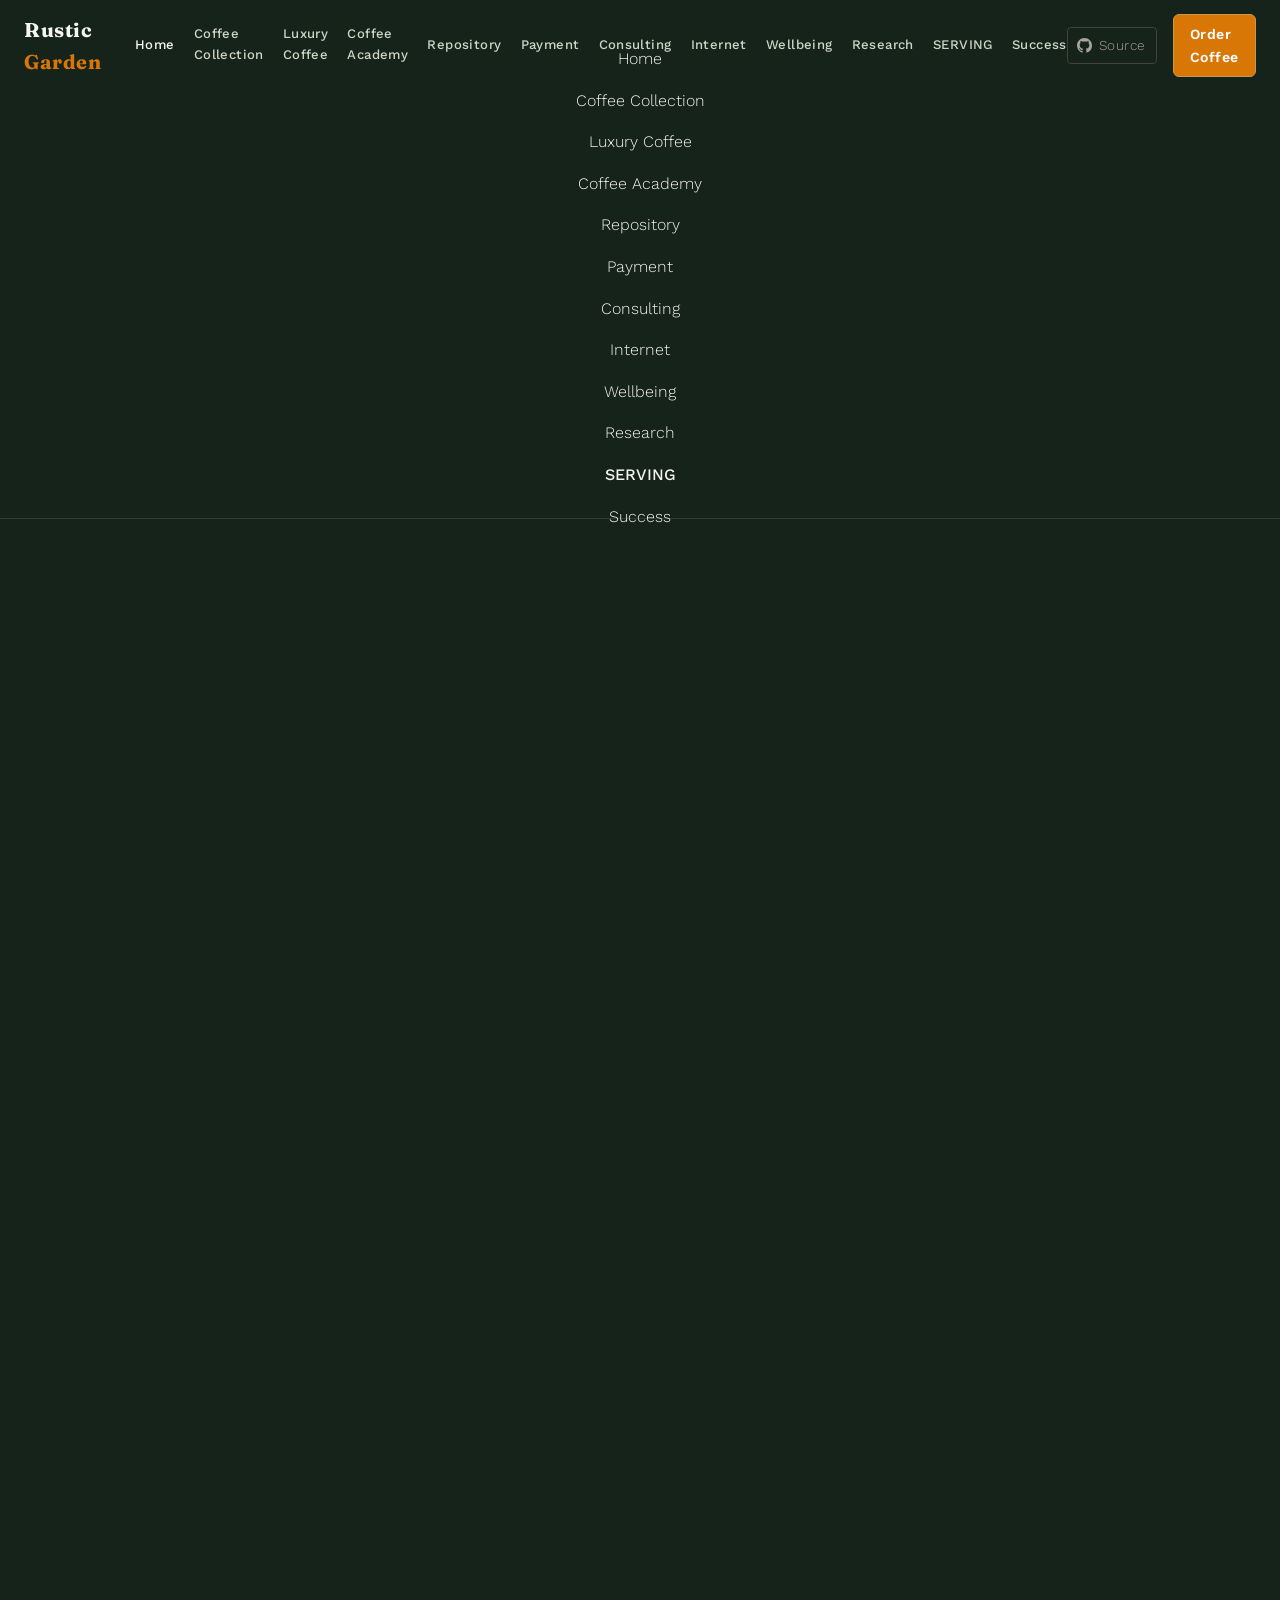
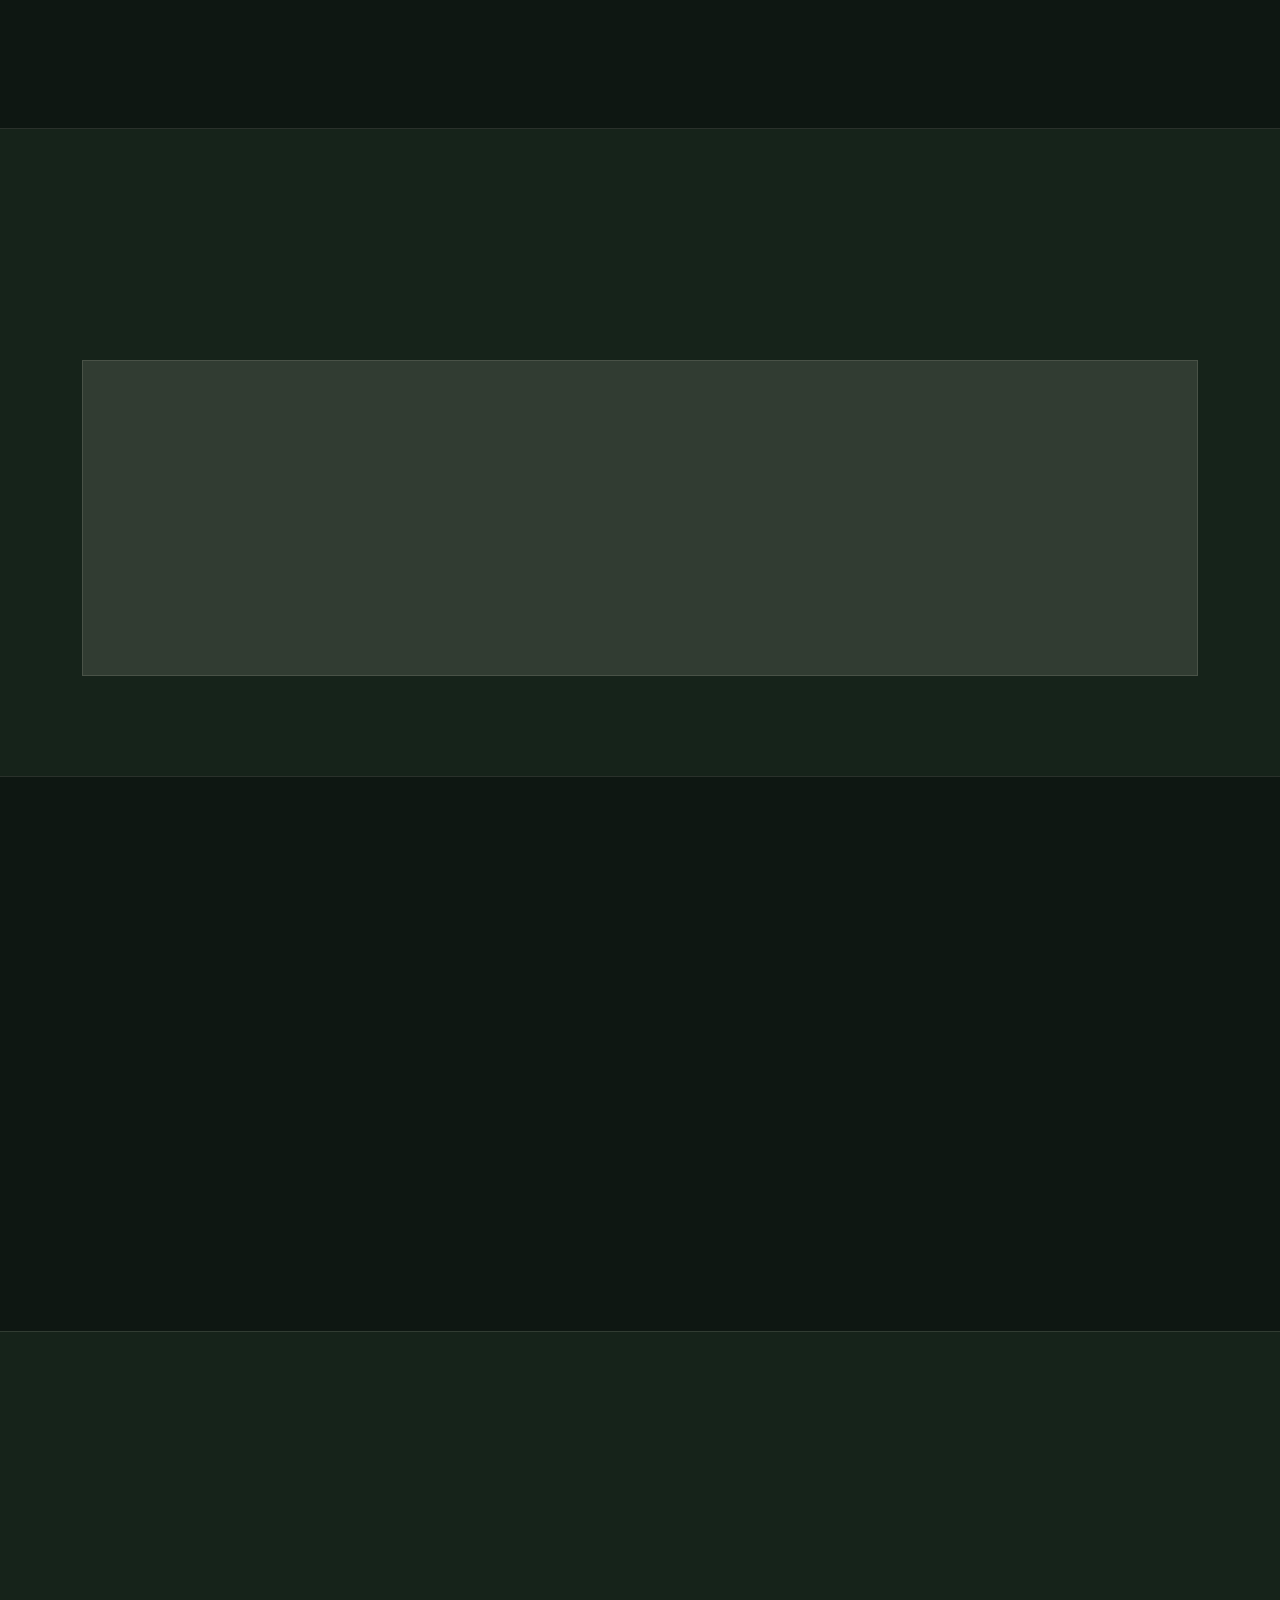
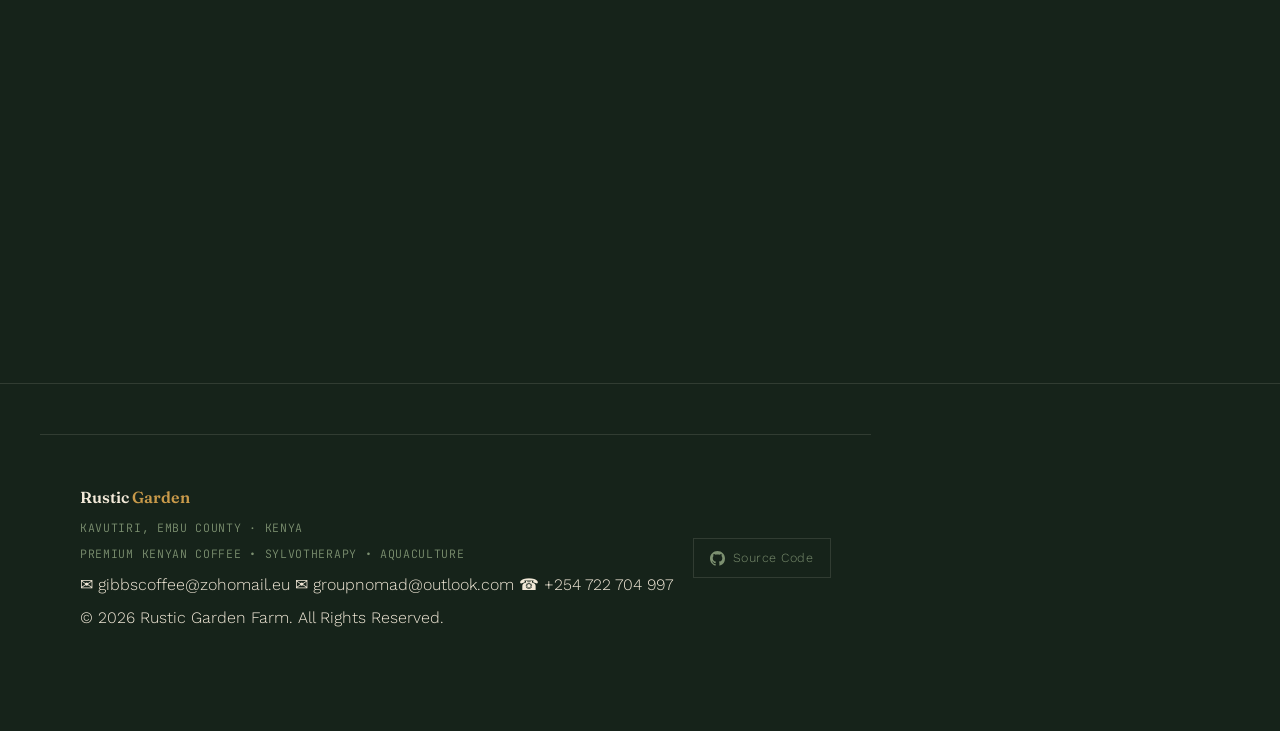
==== commit 3bded90f: "Add 'SERVING' link to navigation menu" ====
--- a/index.html
+++ b/index.html
@@ -533,6 +533,7 @@
             <a href="internet.html" class="nav-item">Internet</a>
             <a href="wellbeing.html" class="nav-item">Wellbeing</a>
             <a href="coffee.html" class="nav-item">Research</a>
+            <a href="coffee_extraction_masterclass.html" class="nav-item">SERVING</a>
             <a href="success.html" class="nav-item">Success</a>
         </div>
 
@@ -581,6 +582,7 @@
             <a href="internet.html" onclick="closeMobileMenu()">Internet</a>
             <a href="wellbeing.html" onclick="closeMobileMenu()">Wellbeing</a>
             <a href="coffee.html" onclick="closeMobileMenu()">Research</a>
+            <a href="coffee_extraction_masterclass.html" class="nav-item">SERVING</a>
             <a href="success.html" onclick="closeMobileMenu()">Success</a>
         </nav>
     </div>
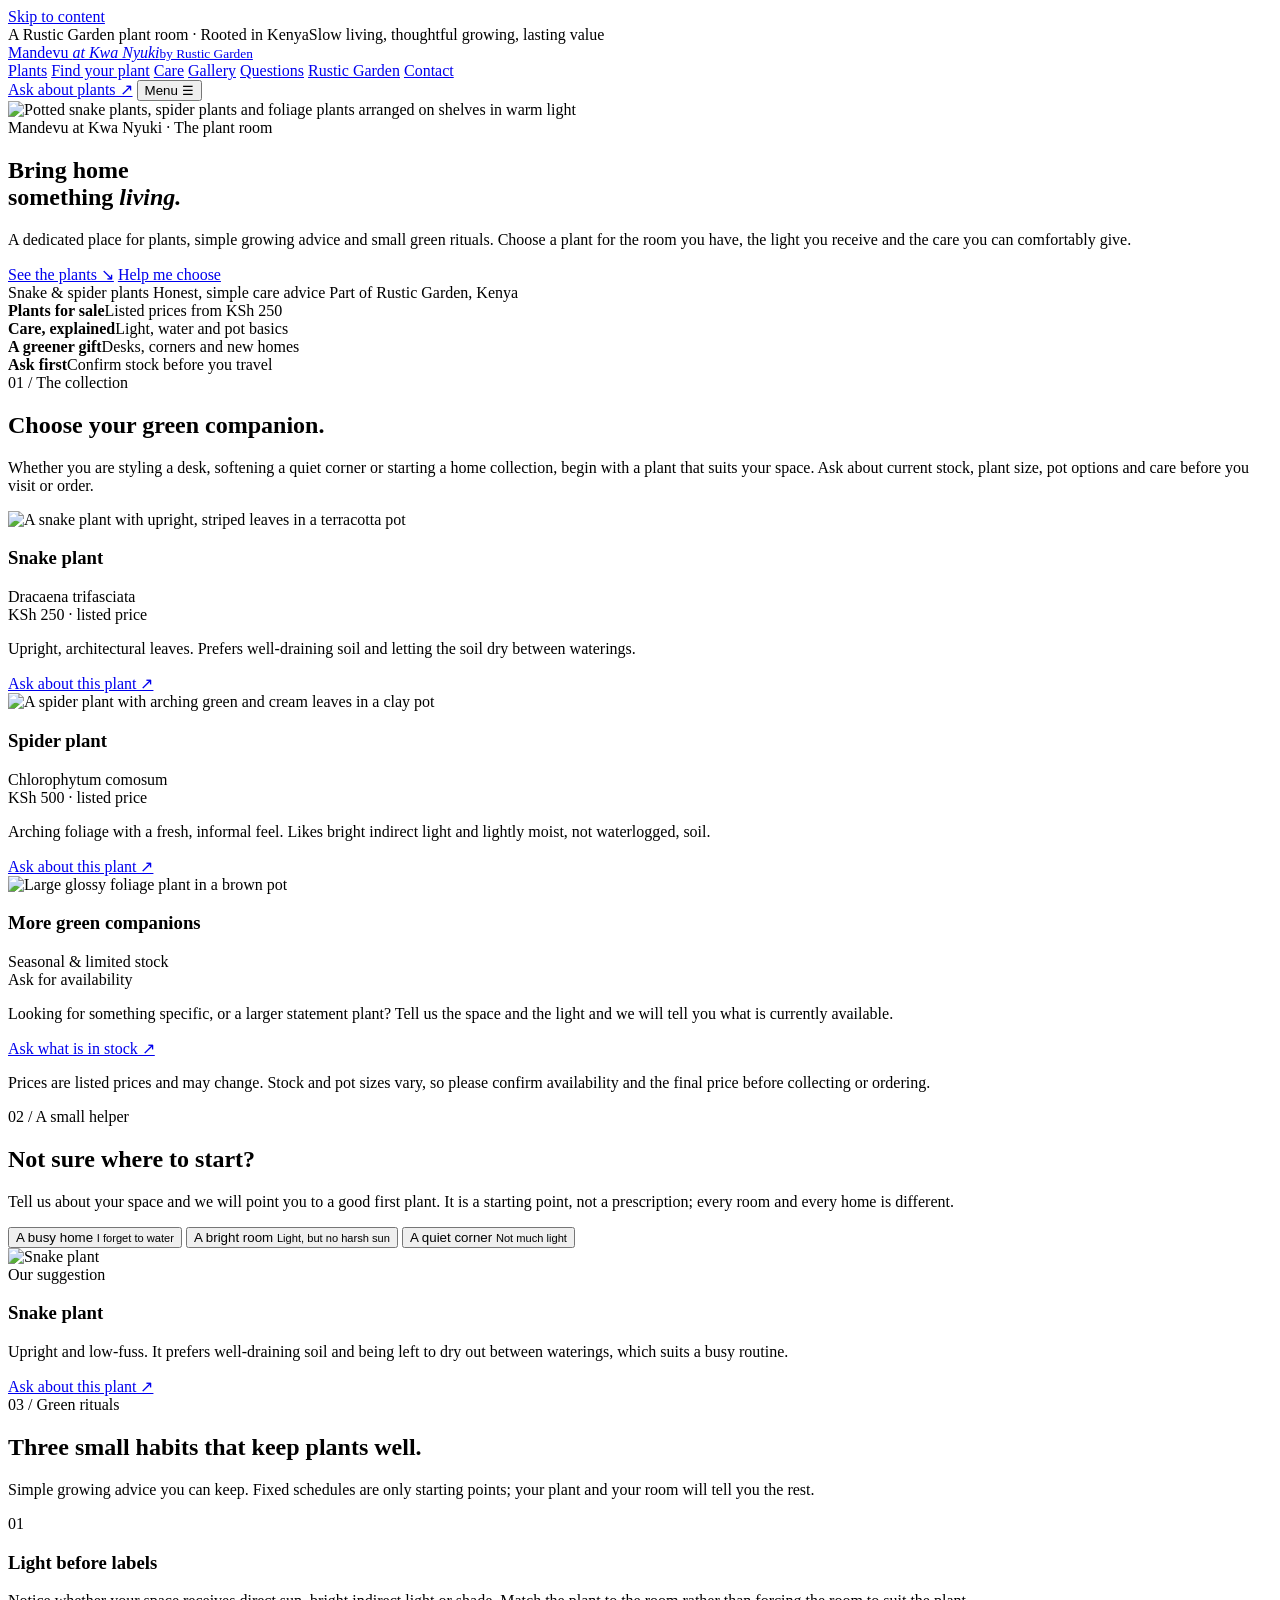
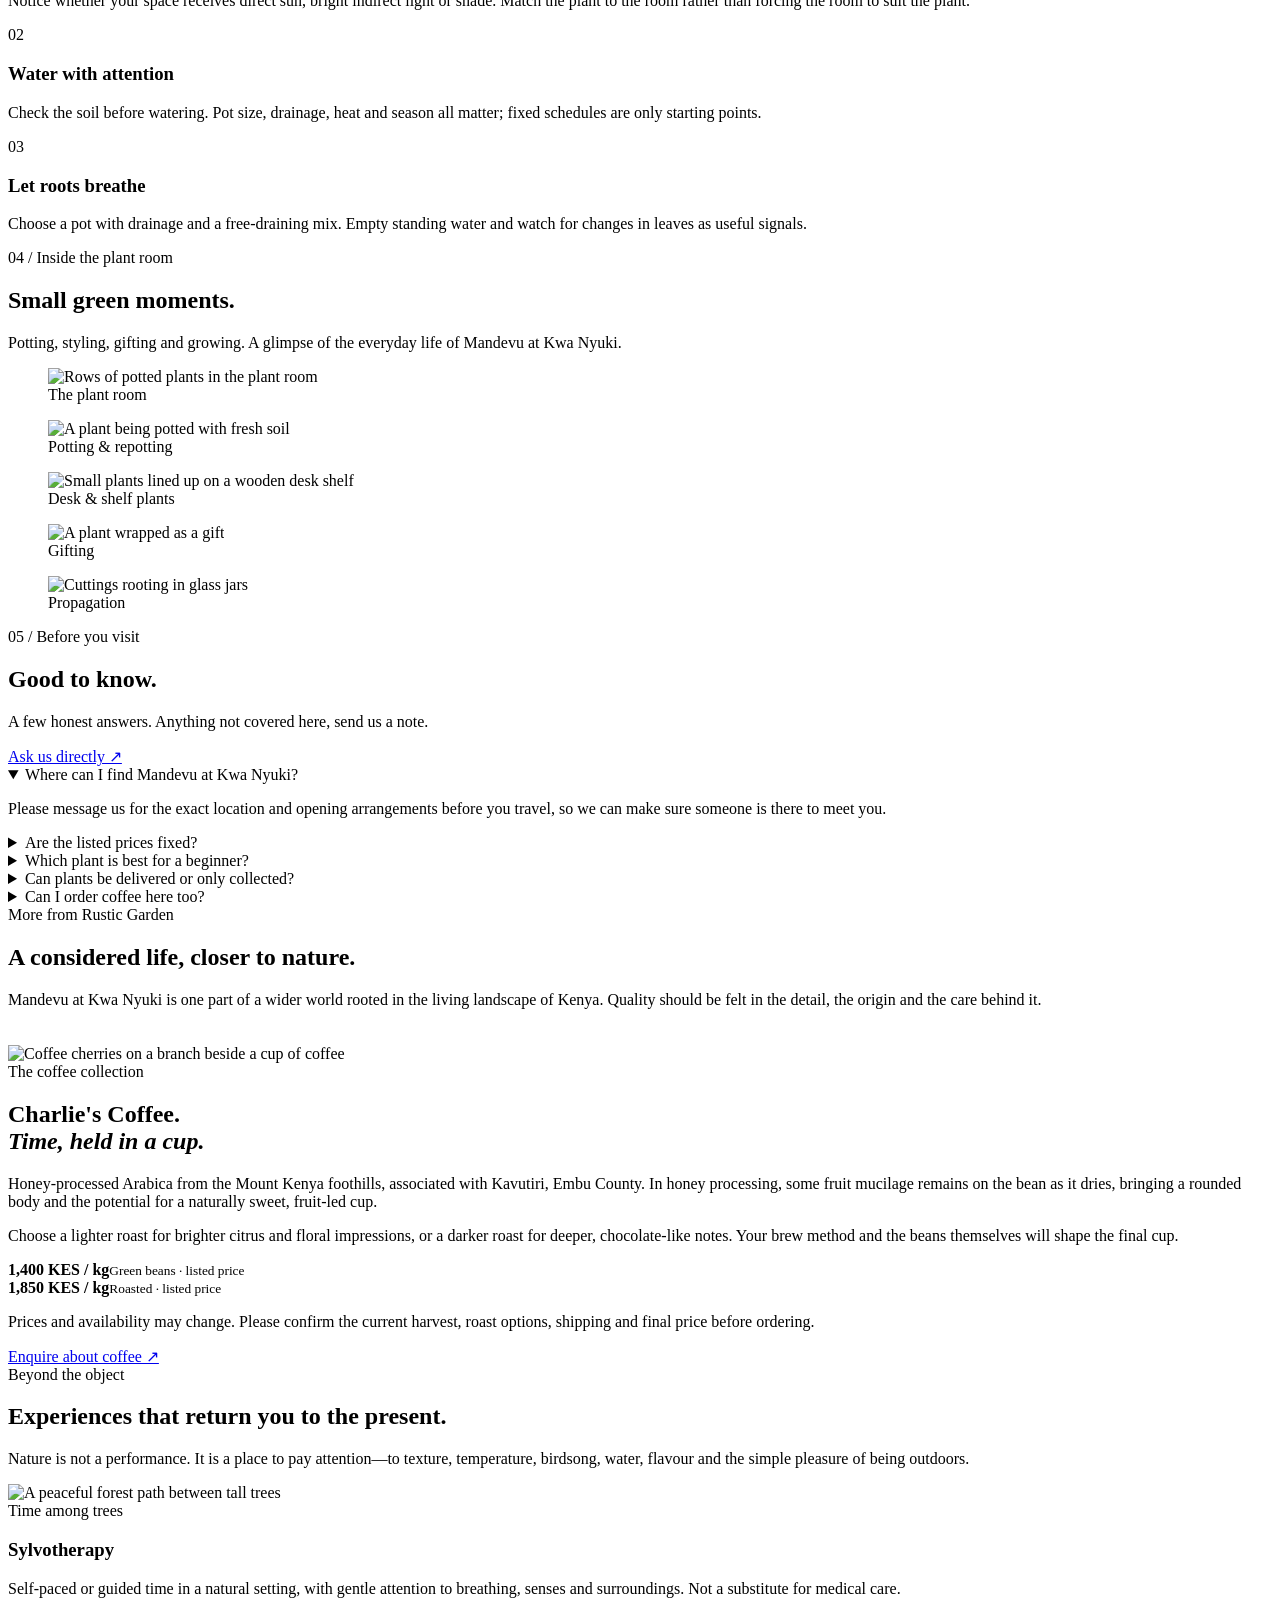
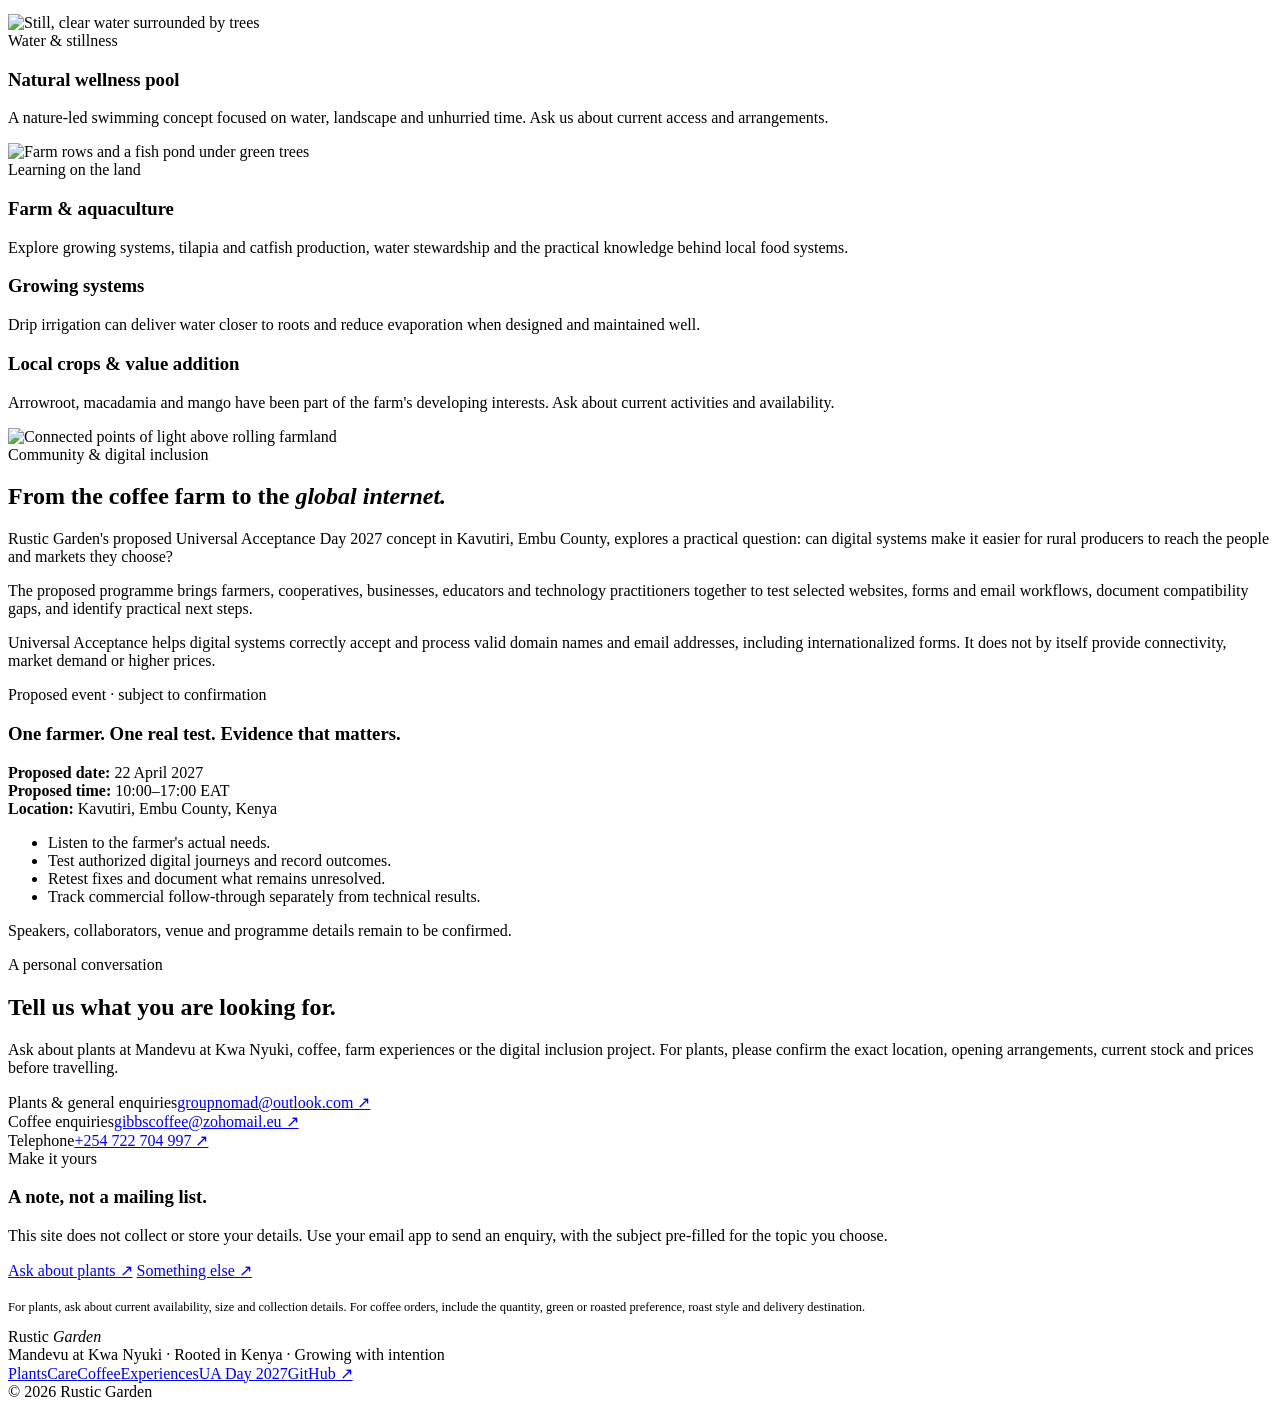
==== commit 82afcdf1: "Update print statement from 'Hello' to 'Goodbye'" ====
--- a/index.html
+++ b/index.html
@@ -1,1160 +1,271 @@
-<!DOCTYPE html>
+<!doctype html>
 <html lang="en">
 <head>
-<meta charset="UTF-8">
-<meta name="viewport" content="width=device-width, initial-scale=1.0">
-<title>Rustic Garden — Kavutiri, Embu, Kenya</title>
-<meta name="description" content="Single-source Arabica coffee, sylvotherapy, natural pool, and aquaculture from Kavutiri Farm at 4,400 ft on the slopes of Mount Kenya.">
-<meta property="og:title" content="Rustic Garden — Kavutiri, Embu, Kenya">
-<meta property="og:description" content="Honey-processed Arabica, sylvotherapy, and aquaculture from the Mount Kenya foothills.">
+<meta charset="utf-8">
+<meta name="viewport" content="width=device-width, initial-scale=1">
+<meta name="theme-color" content="#14221a">
+<title>Mandevu at Kwa Nyuki — Living plants, simple care | Rustic Garden</title>
+<meta name="description" content="Mandevu at Kwa Nyuki: house plants, simple growing advice and small green rituals from Rustic Garden, rooted in Kenya. Also Charlie's Coffee, nature experiences and community-led digital inclusion.">
+<link rel="icon" href="assets/img/favicon.svg" type="image/svg+xml">
+<link rel="canonical" href="https://groupdougie.github.io/rustic-garden/">
 <meta property="og:type" content="website">
+<meta property="og:site_name" content="Rustic Garden">
+<meta property="og:title" content="Mandevu at Kwa Nyuki — Bring home something living">
+<meta property="og:description" content="Plants, simple care advice and considered living, rooted in Kenya.">
+<meta property="og:url" content="https://groupdougie.github.io/rustic-garden/">
+<meta property="og:image" content="https://groupdougie.github.io/rustic-garden/assets/img/og-image.svg">
+<meta name="twitter:card" content="summary_large_image">
 <link rel="preconnect" href="https://fonts.googleapis.com">
 <link rel="preconnect" href="https://fonts.gstatic.com" crossorigin>
-<link href="https://fonts.googleapis.com/css2?family=Fraunces:opsz,ital,wght@9..144,0,300;9..144,0,500;9..144,0,600;9..144,0,700;9..144,1,300;9..144,1,500&family=Work+Sans:wght@300;400;500;600&family=JetBrains+Mono:wght@400;500&display=swap" rel="stylesheet">
-<style>
-  :root{
-    --forest:     #16231a;
-    --forest-deep:#0e1712;
-    --forest-mid: #1c2e20;
-    --parchment:  #f2e9d8;
-    --clay:       #a3502b;
-    --gold:       #c99a4a;
-    --gold-dim:   #8a6a30;
-    --sage:       #7c9070;
-    --mist:       #cdd6c4;
-    --ink:        #1a1a15;
-    --line:       rgba(242,233,216,0.12);
-    --line-gold:  rgba(201,154,74,0.22);
-  }
-
-  *{box-sizing:border-box; margin:0; padding:0;}
-  html{scroll-behavior:smooth;}
-  body{
-    background:var(--forest);
-    color:var(--parchment);
-    font-family:'Work Sans', sans-serif;
-    font-weight:300;
-    line-height:1.6;
-    -webkit-font-smoothing:antialiased;
-    overflow-x:hidden;
-  }
-  h1,h2,h3,h4{
-    font-family:'Fraunces', serif;
-    font-weight:600;
-    letter-spacing:-0.01em;
-    line-height:1.08;
-  }
-  .mono{
-    font-family:'JetBrains Mono', monospace;
-    letter-spacing:0.06em;
-    text-transform:uppercase;
-    font-size:0.72rem;
-  }
-  a{color:inherit; text-decoration:none;}
-  img{display:block; width:100%; height:100%; object-fit:cover;}
-  .wrap{max-width:1180px; margin:0 auto; padding:0 32px;}
-
-  /* ---------- SCROLL REVEAL ---------- */
-  .reveal{
-    opacity:0; transform:translateY(28px);
-    transition:opacity 0.7s ease, transform 0.7s ease;
-  }
-  .reveal.visible{opacity:1; transform:none;}
-  .reveal-left{
-    opacity:0; transform:translateX(-28px);
-    transition:opacity 0.7s ease, transform 0.7s ease;
-  }
-  .reveal-left.visible{opacity:1; transform:none;}
-  .reveal-right{
-    opacity:0; transform:translateX(28px);
-    transition:opacity 0.7s ease, transform 0.7s ease;
-  }
-  .reveal-right.visible{opacity:1; transform:none;}
-  @media(prefers-reduced-motion:reduce){
-    .reveal,.reveal-left,.reveal-right{opacity:1;transform:none;transition:none;}
-  }
-
-  /* ---------- NAV ---------- */
-  nav{
-    position:fixed; top:0; left:0; right:0; z-index:100;
-    display:flex; align-items:center; justify-content:space-between;
-    padding:22px 40px;
-    transition:background 0.35s, padding 0.35s, backdrop-filter 0.35s;
-  }
-  nav.scrolled{
-    padding:14px 40px;
-    background:rgba(14,23,18,0.96);
-    backdrop-filter:blur(10px);
-    border-bottom:1px solid var(--line);
-  }
-  .nav-mark{
-    font-family:'Fraunces',serif; font-size:1.15rem;
-    font-weight:600; letter-spacing:-0.01em;
-  }
-  .nav-mark span{color:var(--gold);}
-  .nav-links{display:flex; gap:34px;}
-  .nav-links a{
-    font-size:0.82rem; color:var(--mist);
-    letter-spacing:0.03em; transition:color 0.25s;
-    position:relative; padding-bottom:3px;
-  }
-  .nav-links a::after{
-    content:''; position:absolute; bottom:0; left:0; right:100%;
-    height:1px; background:var(--gold); transition:right 0.25s;
-  }
-  .nav-links a:hover{color:var(--gold);}
-  .nav-links a:hover::after{right:0;}
-  .nav-right{display:flex; align-items:center; gap:14px;}
-  .nav-gh{
-    display:flex; align-items:center; gap:7px;
-    font-size:0.78rem; color:var(--sage); letter-spacing:0.04em;
-    border:1px solid var(--line); padding:7px 14px;
-    transition:all 0.25s;
-  }
-  .nav-gh:hover{border-color:var(--line-gold); color:var(--mist);}
-  .nav-gh svg{width:15px; height:15px; fill:currentColor; flex-shrink:0;}
-  .nav-cta{
-    border:1px solid var(--gold); color:var(--gold); padding:9px 18px;
-    font-size:0.78rem; letter-spacing:0.04em;
-    transition:all 0.25s;
-  }
-  .nav-cta:hover{background:var(--gold); color:var(--forest-deep);}
-  .nav-burger{display:none; cursor:pointer; flex-direction:column; gap:5px; padding:4px;}
-  .nav-burger span{display:block; width:22px; height:1.5px; background:var(--mist); transition:all 0.25s;}
-
-  /* mobile nav */
-  @media(max-width:760px){
-    .nav-links,.nav-right .nav-gh{display:none;}
-    .nav-burger{display:flex;}
-    nav{padding:18px 24px;}
-    nav.scrolled{padding:14px 24px;}
-    .mobile-menu{
-      display:none; position:fixed; top:0; left:0; right:0; bottom:0;
-      background:var(--forest-deep); z-index:99;
-      flex-direction:column; align-items:center; justify-content:center; gap:28px;
-    }
-    .mobile-menu.open{display:flex;}
-    .mobile-menu a{font-size:1.5rem; font-family:'Fraunces',serif; color:var(--parchment);}
-    .mobile-menu .close{
-      position:absolute; top:22px; right:24px;
-      font-size:1.2rem; color:var(--sage); cursor:pointer; font-family:'Work Sans',sans-serif;
-    }
-  }
-
-  /* ---------- HERO ---------- */
-  .hero{
-    position:relative; min-height:100vh; display:flex; align-items:flex-end;
-    overflow:hidden;
-  }
-  .hero-bg{position:absolute; inset:0; z-index:0;}
-  .hero-bg img{
-    filter:saturate(0.8) brightness(0.48);
-    transform:scale(1.06);
-    transition:transform 12s ease;
-  }
-  .hero-bg img.loaded{transform:scale(1);}
-  .hero-bg::after{
-    content:''; position:absolute; inset:0;
-    background:
-      linear-gradient(to top, var(--forest) 6%, rgba(22,35,26,0.2) 50%, rgba(14,23,18,0.5)),
-      linear-gradient(to right, rgba(14,23,18,0.35) 0%, transparent 55%);
-  }
-  .hero-content{
-    position:relative; z-index:2;
-    padding:0 40px 96px;
-    width:100%;
-    max-width:1180px; margin:0 auto;
-  }
-  .hero-eyebrow{
-    display:flex; align-items:center; gap:12px; margin-bottom:22px; color:var(--gold);
-  }
-  .hero-eyebrow .rule{width:40px; height:1px; background:var(--gold);}
-  .hero h1{
-    font-size:clamp(2.8rem, 7.5vw, 6rem);
-    max-width:860px; color:var(--parchment);
-    animation: fade-up 1s 0.2s both;
-  }
-  .hero h1 em{font-style:italic; color:var(--gold); font-weight:500;}
-  .hero-sub{
-    max-width:480px; margin-top:22px; font-size:1.02rem;
-    color:var(--mist); font-weight:300;
-    animation:fade-up 1s 0.45s both;
-  }
-  .hero-meta{
-    display:flex; gap:48px; margin-top:56px; flex-wrap:wrap;
-    animation:fade-up 1s 0.65s both;
-  }
-  .hero-meta div{border-left:1px solid var(--line-gold); padding-left:16px;}
-  .hero-meta .num{
-    font-family:'Fraunces',serif; font-size:1.5rem;
-    color:var(--parchment); font-weight:500;
-  }
-  .hero-meta .lbl{
-    font-size:0.7rem; color:var(--sage);
-    text-transform:uppercase; letter-spacing:0.06em; margin-top:3px;
-  }
-  .hero-scroll{
-    position:absolute; bottom:36px; right:40px; z-index:3;
-    display:flex; align-items:center; gap:10px;
-    font-size:0.68rem; color:var(--sage); letter-spacing:0.1em; text-transform:uppercase;
-    animation:fade-in 1s 1.2s both;
-  }
-  .hero-scroll .tick{
-    width:1px; height:32px; background:var(--sage); transform-origin:top;
-    animation:tick-drop 2s 1.4s ease-in-out infinite;
-  }
-  @keyframes fade-up{from{opacity:0;transform:translateY(24px);}to{opacity:1;transform:none;}}
-  @keyframes fade-in{from{opacity:0;}to{opacity:1;}}
-  @keyframes tick-drop{0%,100%{transform:scaleY(1);opacity:0.5;}50%{transform:scaleY(1.4);opacity:1;}}
-
-  /* ---------- GITHUB BADGE STRIP ---------- */
-  .gh-strip{
-    padding:28px 0;
-    border-bottom:1px solid var(--line);
-    background:var(--forest-deep);
-  }
-  .gh-strip .wrap{
-    display:flex; align-items:center; gap:20px; flex-wrap:wrap;
-  }
-  .gh-strip-label{
-    font-size:0.72rem; color:var(--sage); letter-spacing:0.08em;
-    text-transform:uppercase; white-space:nowrap; margin-right:6px;
-  }
-  .gh-badges{display:flex; gap:10px; flex-wrap:wrap; align-items:center;}
-  .gh-badge{
-    display:inline-flex; align-items:center; gap:7px;
-    font-family:'JetBrains Mono', monospace; font-size:0.7rem;
-    border:1px solid var(--line); padding:5px 12px;
-    color:var(--sage); transition:all 0.2s; white-space:nowrap;
-  }
-  .gh-badge:hover{border-color:var(--line-gold); color:var(--gold);}
-  .gh-badge svg{width:12px; height:12px; fill:currentColor;}
-  .gh-dot{
-    width:7px; height:7px; border-radius:50%; background:var(--gold);
-    display:inline-block; animation:pulse-dot 2.5s ease-in-out infinite;
-  }
-  @keyframes pulse-dot{0%,100%{opacity:0.5; transform:scale(1);}50%{opacity:1; transform:scale(1.3);}}
-  .gh-divider{width:1px; height:20px; background:var(--line); flex-shrink:0;}
-
-  /* ---------- INTRO ---------- */
-  .intro{
-    padding:120px 0 90px;
-    border-bottom:1px solid var(--line);
-  }
-  .intro .wrap{
-    display:grid; grid-template-columns:1fr 1.4fr; gap:70px; align-items:start;
-  }
-  .intro-label{color:var(--gold);}
-  .intro h2{font-size:clamp(1.8rem,3vw,2.5rem); margin-top:14px;}
-  .intro p{color:var(--mist); font-size:1rem; max-width:520px;}
-  .intro p+p{margin-top:16px;}
-  @media(max-width:700px){
-    .intro .wrap{grid-template-columns:1fr; gap:40px;}
-  }
-
-  /* ---------- PRODUCTS ---------- */
-  .section-head{padding:100px 0 10px;}
-  .section-head .wrap{
-    display:flex; justify-content:space-between;
-    align-items:flex-end; flex-wrap:wrap; gap:20px;
-  }
-  .section-head h2{font-size:clamp(2rem,4vw,3.1rem);}
-  .section-head p{color:var(--sage); max-width:340px; font-size:0.95rem;}
-
-  .products{padding:50px 0 40px;}
-  .product-list{display:flex; flex-direction:column;}
-  .product{
-    display:grid; grid-template-columns:80px 1fr 1.15fr;
-    gap:44px; align-items:center;
-    padding:52px 0; border-top:1px solid var(--line);
-    transition:background 0.25s;
-  }
-  .product:last-child{border-bottom:1px solid var(--line);}
-  .product:hover{background:rgba(201,154,74,0.025);}
-  .product-idx{
-    font-family:'JetBrains Mono', monospace;
-    font-size:0.85rem; color:var(--gold-dim);
-  }
-  .product-img{
-    width:100%; aspect-ratio:4/3; overflow:hidden;
-    filter:sepia(0.12) saturate(0.9);
-    position:relative;
-  }
-  .product-img img{
-    transition:transform 0.55s ease, filter 0.55s;
-  }
-  .product:hover .product-img img{
-    transform:scale(1.04);
-    filter:sepia(0) saturate(1);
-  }
-  .product-body h3{font-size:1.75rem; margin-bottom:10px;}
-  .product-body .tag{
-    display:inline-block; color:var(--forest-deep); background:var(--gold);
-    font-size:0.66rem; padding:4px 10px; border-radius:2px; margin-bottom:14px;
-    letter-spacing:0.06em; text-transform:uppercase; font-weight:600;
-  }
-  .product-body p{color:var(--mist); font-size:0.96rem; max-width:460px; line-height:1.65;}
-  .product-facts{display:flex; gap:28px; margin-top:18px; flex-wrap:wrap;}
-  .product-facts div{font-size:0.82rem; color:var(--parchment);}
-  .product-facts .f-lbl{
-    color:var(--sage); font-size:0.66rem;
-    text-transform:uppercase; letter-spacing:0.05em; margin-bottom:4px;
-  }
-  .price-row{display:flex; gap:24px; margin-top:20px; flex-wrap:wrap;}
-  .price-box{
-    border:1px solid var(--line-gold); padding:14px 18px; min-width:150px;
-    transition:border-color 0.25s;
-  }
-  .price-box:hover{border-color:var(--gold);}
-  .price-box .amt{
-    font-family:'Fraunces',serif; font-size:1.25rem; color:var(--gold);
-  }
-  .price-box .lbl{
-    font-size:0.7rem; color:var(--sage);
-    text-transform:uppercase; letter-spacing:0.04em; margin-top:3px;
-  }
-
-  @media(max-width:820px){
-    .product{grid-template-columns:1fr; gap:22px;}
-    .product-idx{display:none;}
-  }
-
-  /* ---------- ORIGIN BAND ---------- */
-  .origin{
-    padding:130px 0; position:relative;
-    background:var(--forest-deep);
-    border-top:1px solid var(--line); border-bottom:1px solid var(--line);
-  }
-  .origin .wrap{
-    display:grid; grid-template-columns:1fr 1fr; gap:70px; align-items:center;
-  }
-  .origin-img{
-    aspect-ratio:5/4; overflow:hidden;
-    filter:saturate(0.9) brightness(0.88);
-    position:relative;
-  }
-  .origin-img::before{
-    content:''; position:absolute; inset:0; z-index:1;
-    border:1px solid var(--line-gold);
-    margin:14px; pointer-events:none;
-  }
-  .origin-text .mono{color:var(--gold);}
-  .origin-text h2{font-size:clamp(1.9rem,3.4vw,2.7rem); margin:16px 0 20px;}
-  .origin-text p{color:var(--mist); max-width:480px; line-height:1.7;}
-  .origin-text p+p{margin-top:14px;}
-  .steam-line{
-    display:flex; gap:6px; margin-top:28px; height:22px; align-items:flex-end;
-  }
-  .steam-bar{
-    width:3px; background:var(--gold); opacity:0.4;
-    animation:rise 2.8s ease-in-out infinite;
-  }
-  .steam-bar:nth-child(1){height:8px; animation-delay:0s;}
-  .steam-bar:nth-child(2){height:16px; animation-delay:0.2s;}
-  .steam-bar:nth-child(3){height:10px; animation-delay:0.4s;}
-  .steam-bar:nth-child(4){height:20px; animation-delay:0.6s;}
-  .steam-bar:nth-child(5){height:12px; animation-delay:0.8s;}
-  .steam-bar:nth-child(6){height:18px; animation-delay:1.0s;}
-  @keyframes rise{
-    0%,100%{transform:scaleY(1); opacity:0.3;}
-    50%{transform:scaleY(1.7); opacity:0.85;}
-  }
-  @media(prefers-reduced-motion:reduce){.steam-bar{animation:none;}}
-  @media(max-width:760px){
-    .origin .wrap{grid-template-columns:1fr; gap:40px;}
-  }
-
-  /* ---------- EXTRAS GRID ---------- */
-  .extras{padding:100px 0;}
-  .extras .wrap{position:relative;}
-  .extras-grid{
-    display:grid; grid-template-columns:repeat(2,1fr);
-    gap:1px; background:var(--line);
-    border:1px solid var(--line); margin-top:52px;
-  }
-  .extra-card{
-    background:var(--forest); padding:40px;
-    transition:background 0.25s;
-  }
-  .extra-card:hover{background:var(--forest-mid);}
-  .extra-card h4{
-    font-size:1.1rem; margin-bottom:10px; color:var(--gold);
-  }
-  .extra-card p{color:var(--mist); font-size:0.9rem; line-height:1.65;}
-  @media(max-width:700px){.extras-grid{grid-template-columns:1fr;}}
-
-  /* ---------- GH REPO SECTION ---------- */
-  .gh-section{
-    padding:100px 0;
-    border-top:1px solid var(--line);
-    background:var(--forest-deep);
-  }
-  .gh-section .wrap{
-    display:grid; grid-template-columns:1fr 1.2fr; gap:70px; align-items:start;
-  }
-  .gh-section h2{font-size:clamp(1.8rem,3vw,2.4rem); margin:14px 0 18px;}
-  .gh-section p{color:var(--mist); font-size:0.96rem; line-height:1.7;}
-  .gh-section p+p{margin-top:14px;}
-
-  .repo-card{
-    border:1px solid var(--line-gold); padding:28px 32px;
-    position:relative; overflow:hidden;
-  }
-  .repo-card::before{
-    content:''; position:absolute; top:0; left:0; right:0;
-    height:2px; background:linear-gradient(to right, var(--gold), transparent);
-  }
-  .repo-card-header{
-    display:flex; align-items:flex-start; justify-content:space-between; margin-bottom:16px;
-  }
-  .repo-icon{
-    width:38px; height:38px; display:flex; align-items:center; justify-content:center;
-    border:1px solid var(--line-gold);
-  }
-  .repo-icon svg{width:18px; height:18px; fill:var(--gold);}
-  .repo-status{
-    display:flex; align-items:center; gap:6px;
-    font-size:0.7rem; color:var(--sage); letter-spacing:0.06em; text-transform:uppercase;
-  }
-  .repo-name{
-    font-family:'JetBrains Mono', monospace;
-    font-size:0.85rem; color:var(--parchment); margin-bottom:6px;
-  }
-  .repo-desc{color:var(--mist); font-size:0.88rem; margin-bottom:20px; line-height:1.6;}
-  .repo-langs{display:flex; gap:8px; flex-wrap:wrap; margin-bottom:20px;}
-  .repo-lang{
-    font-size:0.68rem; font-family:'JetBrains Mono',monospace;
-    letter-spacing:0.06em; padding:3px 9px;
-    border:1px solid var(--line); color:var(--sage);
-  }
-  .repo-stats{
-    display:flex; gap:20px; padding-top:18px;
-    border-top:1px solid var(--line);
-  }
-  .repo-stats div{
-    display:flex; align-items:center; gap:5px;
-    font-size:0.75rem; color:var(--sage);
-  }
-  .repo-stats svg{width:13px; height:13px; fill:currentColor;}
-  .repo-links{display:flex; gap:12px; margin-top:24px;}
-  .repo-link-btn{
-    display:flex; align-items:center; gap:7px;
-    font-size:0.78rem; letter-spacing:0.04em; padding:10px 16px;
-    transition:all 0.25s;
-  }
-  .repo-link-btn.primary{
-    background:var(--gold); color:var(--forest-deep); font-weight:600;
-  }
-  .repo-link-btn.primary:hover{background:var(--clay); color:var(--parchment);}
-  .repo-link-btn.secondary{
-    border:1px solid var(--line); color:var(--mist);
-  }
-  .repo-link-btn.secondary:hover{border-color:var(--line-gold); color:var(--gold);}
-  .repo-link-btn svg{width:14px; height:14px; fill:currentColor;}
-
-  /* ---------- CTA ---------- */
-  .cta{
-    padding:130px 0 110px; text-align:center;
-    border-top:1px solid var(--line);
-  }
-  .cta h2{font-size:clamp(2.2rem,5vw,3.6rem); max-width:700px; margin:0 auto 20px;}
-  .cta p{color:var(--mist); max-width:480px; margin:0 auto 40px;}
-  .cta-form{
-    display:flex; justify-content:center; gap:0;
-    max-width:440px; margin:0 auto;
-    border:1px solid var(--line);
-    transition:border-color 0.25s;
-  }
-  .cta-form:focus-within{border-color:var(--gold);}
-  .cta-form input{
-    flex:1; background:transparent; border:none; padding:16px 18px;
-    color:var(--parchment); font-family:'Work Sans'; font-size:0.92rem; outline:none;
-  }
-  .cta-form input::placeholder{color:var(--sage);}
-  .cta-form button{
-    background:var(--gold); border:none; color:var(--forest-deep);
-    padding:16px 26px; font-size:0.78rem; letter-spacing:0.05em;
-    text-transform:uppercase; cursor:pointer; font-weight:600;
-    transition:background 0.25s, color 0.25s;
-  }
-  .cta-form button:hover{background:var(--clay); color:var(--parchment);}
-  .cta-form button.sent{background:var(--sage); cursor:default;}
-  .form-note{margin-top:16px; font-size:0.76rem; color:var(--sage);}
-
-  /* ---------- FOOTER ---------- */
-  footer{
-    padding:50px 40px; border-top:1px solid var(--line);
-    display:flex; justify-content:space-between;
-    align-items:center; flex-wrap:wrap; gap:20px;
-  }
-  .footer-left{display:flex; flex-direction:column; gap:8px;}
-  .footer-mark{font-family:'Fraunces',serif; font-size:1rem; font-weight:600;}
-  .footer-mark span{color:var(--gold);}
-  .footer-left .mono{color:var(--sage);}
-  .footer-gh{
-    display:flex; align-items:center; gap:8px;
-    font-size:0.78rem; color:var(--sage); letter-spacing:0.04em;
-    border:1px solid var(--line); padding:9px 16px;
-    transition:all 0.25s;
-  }
-  .footer-gh:hover{border-color:var(--line-gold); color:var(--gold);}
-  .footer-gh svg{width:15px; height:15px; fill:currentColor;}
-
-  ::selection{background:var(--gold); color:var(--forest-deep);}
-  :focus-visible{outline:2px solid var(--gold); outline-offset:2px;}
-
-  @media(max-width:760px){
-    .wrap{padding:0 20px;}
-    .hero-content{padding:0 20px 72px;}
-    .hero-meta{gap:28px;}
-    footer{padding:40px 20px; flex-direction:column; align-items:flex-start;}
-    .gh-section .wrap{grid-template-columns:1fr; gap:40px;}
-    nav{padding:18px 24px;}
-  }
-</style>
+<link href="https://fonts.googleapis.com/css2?family=DM+Sans:wght@300;400;500;600&family=Playfair+Display:ital,wght@0,400;0,500;0,600;1,400;1,500&display=swap" rel="stylesheet">
+<link rel="stylesheet" href="assets/css/style.css">
+<noscript><style>.reveal{opacity:1;transform:none}</style></noscript>
 </head>
 <body>
-
- 
-<header class="site-header">
-    <nav id="mainNav" class="navbar" aria-label="Main Navigation">
-        <a href="index.html" class="nav-mark" aria-label="Rustic Garden Home">
-            Rustic <span>Garden</span>
-        </a>
-
-        <div class="nav-links">
-            <a href="index.html" class="nav-item active">Home</a>
-            <a href="product.html" class="nav-item">Coffee Collection</a>
-            <a href="gibbs_luxury_coffee_homepage.html" class="nav-item">Luxury Coffee</a>
-            <a href="soil_classification_lecture.html" class="nav-item">Coffee Academy</a>
-            <a href="moringa_sunday_school_repository.html" class="nav-item">Repository</a>
-            <a href="payment.html" class="nav-item">Payment</a>
-            <a href="consulting.html" class="nav-item">Consulting</a>
-            <a href="internet.html" class="nav-item">Internet</a>
-            <a href="wellbeing.html" class="nav-item">Wellbeing</a>
-            <a href="coffee.html" class="nav-item">Research</a>
-            <a href="coffee_extraction_masterclass.html" class="nav-item">SERVING</a>
-            <a href="success.html" class="nav-item">Success</a>
-        </div>
-
-        <div class="nav-right">
-            <a href="https://github.com/groupdougie/Gibbs_Coffee"
-               class="nav-gh"
-               target="_blank"
-               rel="noopener noreferrer"
-               aria-label="GitHub Repository Source Code">
-                <svg viewBox="0 0 16 16" width="16" height="16" aria-hidden="true" focusable="false">
-                    <path fill="currentColor" d="M8 0C3.58 0 0 3.58 0 8c0 3.54 2.29 6.53 5.47 7.59.4.07.55-.17.55-.38 0-.19-.01-.82-.01-1.49-2.01.37-2.53-.49-2.69-.94-.09-.23-.48-.94-.82-1.13-.28-.15-.68-.52-.01-.53.63-.01 1.08.58 1.23.82.72 1.21 1.87.87 2.33.66.07-.52.28-.87.51-1.07-1.78-.2-3.64-.89-3.64-3.95 0-.87.31-1.59.82-2.15-.08-.2-.36-1.02.08-2.12 0 0 .67-.21 2.2.82.64-.18 1.32-.27 2-.27.68 0 1.36.09 2 .27 1.53-1.04 2.2-.82 2.2-.82.44 1.1.16 1.92.08 2.12.51.56.82 1.27.82 2.15 0 3.07-1.87 3.75-3.65 3.95.29.25.54.73.54 1.48 0 1.07-.01 1.93-.01 2.2 0 .21.15.46.55.38A8.013 8.013 0 0016 8c0-4.42-3.58-8-8-8z"/>
-                </svg>
-                <span>Source</span>
-            </a>
-
-            <a class="nav-cta" href="checkout.html">Order Coffee</a>
-
-            <button class="nav-burger"
-                    id="burgerBtn"
-                    aria-label="Toggle navigation menu"
-                    aria-expanded="false"
-                    aria-controls="mobileMenu">
-                <span class="burger-bar"></span>
-                <span class="burger-bar"></span>
-                <span class="burger-bar"></span>
-            </button>
-        </div>
+<a class="skip" href="#main">Skip to content</a>
+<div class="topline"><div class="wrap"><span>A Rustic Garden plant room · Rooted in Kenya</span><span>Slow living, thoughtful growing, lasting value</span></div></div>
+
+<header class="nav">
+  <div class="wrap nav-inner">
+    <a class="brand" href="#home" aria-label="Mandevu at Kwa Nyuki, home">Mandevu <em>at Kwa Nyuki</em><small>by Rustic Garden</small></a>
+    <nav class="nav-links" id="navLinks" aria-label="Main navigation">
+      <a href="#collection">Plants</a>
+      <a href="#finder">Find your plant</a>
+      <a href="#care">Care</a>
+      <a href="#gallery">Gallery</a>
+      <a href="#faq">Questions</a>
+      <a href="#rustic-garden">Rustic Garden</a>
+      <a href="#visit">Contact</a>
     </nav>
-
-    <div class="mobile-menu-backdrop" id="menuBackdrop" onclick="closeMobileMenu()" aria-hidden="true"></div>
-    <div class="mobile-menu" id="mobileMenu" role="dialog" aria-label="Mobile Navigation" aria-hidden="true">
-        <div class="mobile-menu-header">
-            <span class="mobile-brand">Rustic <span>Garden</span></span>
-            <button class="close-btn" id="menuClose" aria-label="Close menu" onclick="closeMobileMenu()">
-                <span aria-hidden="true">&times;</span> Close
-            </button>
-        </div>
-        <nav class="mobile-nav-links">
-            <a href="index.html" onclick="closeMobileMenu()">Home</a>
-            <a href="product.html" onclick="closeMobileMenu()">Coffee Collection</a>
-            <a href="gibbs_luxury_coffee_homepage.html" onclick="closeMobileMenu()">Luxury Coffee</a>
-            <a href="soil_classification_lecture.html" onclick="closeMobileMenu()">Coffee Academy</a>
-            <a href="moringa_sunday_school_repository.html" onclick="closeMobileMenu()">Repository</a>
-            <a href="payment.html" onclick="closeMobileMenu()">Payment</a>
-            <a href="consulting.html" onclick="closeMobileMenu()">Consulting</a>
-            <a href="internet.html" onclick="closeMobileMenu()">Internet</a>
-            <a href="wellbeing.html" onclick="closeMobileMenu()">Wellbeing</a>
-            <a href="coffee.html" onclick="closeMobileMenu()">Research</a>
-            <a href="coffee_extraction_masterclass.html" class="nav-item">SERVING</a>
-            <a href="success.html" onclick="closeMobileMenu()">Success</a>
-        </nav>
-    </div>
+    <div class="nav-actions">
+      <a class="btn" href="#visit">Ask about plants ↗</a>
+      <button class="menu-btn" id="menuBtn" aria-expanded="false" aria-controls="navLinks">Menu ☰</button>
+    </div>
+  </div>
 </header>
 
-<main id="mainContent">
-
-<style>
-:root {
-    --nav-bg: #1c1917;
-    --nav-text: #f5f5f4;
-    --accent-color: #d97706;
-    --accent-hover: #b45309;
-    --overlay-bg: rgba(28, 25, 23, 0.95);
-    --transition-speed: 0.3s;
-}
-
-.site-header {
-    position: sticky;
-    top: 0;
-    z-index: 1000;
-    background-color: var(--nav-bg);
-    box-shadow: 0 2px 10px rgba(0, 0, 0, 0.3);
-}
-
-.navbar {
-    display: flex;
-    align-items: center;
-    justify-content: space-between;
-    padding: 0.85rem 1.5rem;
-    max-width: 1400px;
-    margin: 0 auto;
-}
-
-.nav-mark {
-    font-size: 1.25rem;
-    font-weight: 700;
-    color: var(--nav-text);
-    text-decoration: none;
-    letter-spacing: 0.5px;
-}
-
-.nav-mark span { color: var(--accent-color); }
-
-.nav-links { display: flex; gap: 1.2rem; align-items: center; }
-
-.nav-item {
-    color: #a8a29e;
-    text-decoration: none;
-    font-size: 0.9rem;
-    font-weight: 500;
-    transition: color var(--transition-speed) ease;
-}
-
-.nav-item:hover, .nav-item.active { color: var(--nav-text); }
-
-.nav-right { display: flex; align-items: center; gap: 1rem; }
-
-.nav-gh {
-    display: flex;
-    align-items: center;
-    gap: 0.4rem;
-    color: #a8a29e;
-    text-decoration: none;
-    font-size: 0.85rem;
-    padding: 0.4rem 0.6rem;
-    border-radius: 4px;
-    border: 1px solid #44403c;
-    transition: all var(--transition-speed);
-}
-
-.nav-gh:hover { color: var(--nav-text); border-color: #78716c; }
-
-.nav-cta {
-    background-color: var(--accent-color);
-    color: #ffffff;
-    padding: 0.5rem 1rem;
-    border-radius: 6px;
-    text-decoration: none;
-    font-weight: 600;
-    font-size: 0.88rem;
-    transition: background-color var(--transition-speed);
-}
-
-.nav-cta:hover { background-color: var(--accent-hover); }
-
-.nav-burger {
-    display: none;
-    flex-direction: column;
-    justify-content: space-around;
-    width: 30px;
-    height: 24px;
-    background: transparent;
-    border: none;
-    cursor: pointer;
-    padding: 0;
-}
-
-.burger-bar {
-    width: 100%;
-    height: 2px;
-    background-color: var(--nav-text);
-    border-radius: 2px;
-    transition: all var(--transition-speed);
-}
-
-.mobile-menu-backdrop {
-    display: none;
-    position: fixed;
-    inset: 0;
-    background: rgba(0, 0, 0, 0.6);
-    backdrop-filter: blur(4px);
-    z-index: 1001;
-}
-
-.mobile-menu {
-    position: fixed;
-    top: 0;
-    right: -100%;
-    width: 280px;
-    height: 100vh;
-    background-color: var(--nav-bg);
-    z-index: 1002;
-    box-shadow: -4px 0 15px rgba(0, 0, 0, 0.5);
-    display: flex;
-    flex-direction: column;
-    transition: right var(--transition-speed) cubic-bezier(0.4, 0, 0.2, 1);
-    padding: 1.5rem;
-    overflow-y: auto;
-}
-
-.mobile-menu.open { right: 0; }
-.mobile-menu-backdrop.open { display: block; }
-
-.mobile-menu-header {
-    display: flex;
-    justify-content: space-between;
-    align-items: center;
-    padding-bottom: 1rem;
-    border-bottom: 1px solid #292524;
-}
-
-.mobile-brand { font-weight: bold; color: var(--nav-text); }
-.mobile-brand span { color: var(--accent-color); }
-
-.close-btn {
-    background: none;
-    border: none;
-    color: #a8a29e;
-    cursor: pointer;
-    font-size: 0.9rem;
-}
-
-.mobile-nav-links {
-    display: flex;
-    flex-direction: column;
-    gap: 1rem;
-    margin-top: 1.5rem;
-}
-
-.mobile-nav-links a {
-    color: var(--nav-text);
-    text-decoration: none;
-    font-size: 1rem;
-    transition: color 0.2s;
-}
-
-.mobile-nav-links a:hover { color: var(--accent-color); }
-
-@media (max-width: 1024px) {
-    .nav-links { display: none; }
-    .nav-burger { display: flex; }
-}
-</style>
-
-<script>
-document.addEventListener('DOMContentLoaded', () => {
-    const burgerBtn = document.getElementById('burgerBtn');
-    const mobileMenu = document.getElementById('mobileMenu');
-    const menuBackdrop = document.getElementById('menuBackdrop');
-
-    window.openMobileMenu = function() {
-        mobileMenu.classList.add('open');
-        menuBackdrop.classList.add('open');
-        burgerBtn.setAttribute('aria-expanded', 'true');
-        mobileMenu.setAttribute('aria-hidden', 'false');
-        menuBackdrop.setAttribute('aria-hidden', 'false');
-        document.body.style.overflow = 'hidden';
-    };
-
-    window.closeMobileMenu = function() {
-        mobileMenu.classList.remove('open');
-        menuBackdrop.classList.remove('open');
-        burgerBtn.setAttribute('aria-expanded', 'false');
-        mobileMenu.setAttribute('aria-hidden', 'true');
-        menuBackdrop.setAttribute('aria-hidden', 'true');
-        document.body.style.overflow = '';
-    };
-
-    burgerBtn.addEventListener('click', () => {
-        mobileMenu.classList.contains('open') ? closeMobileMenu() : openMobileMenu();
-    });
-
-    document.addEventListener('keydown', (e) => {
-        if (e.key === 'Escape' && mobileMenu.classList.contains('open')) {
-            closeMobileMenu();
-        }
-    });
-});
-</script>
-<!-- ========== GITHUB BADGE STRIP ========== -->
-<div class="gh-strip reveal">
-  <div class="wrap">
-    <span class="gh-strip-label">On GitHub</span>
-    <div class="gh-badges">
-      <a href="https://github.com/groupdougie/rustic-garden" class="gh-badge" target="_blank" rel="noopener">
-        <svg viewBox="0 0 16 16" aria-hidden="true"><path d="M8 0C3.58 0 0 3.58 0 8c0 3.54 2.29 6.53 5.47 7.59.4.07.55-.17.55-.38 0-.19-.01-.82-.01-1.49-2.01.37-2.53-.49-2.69-.94-.09-.23-.48-.94-.82-1.13-.28-.15-.68-.52-.01-.53.63-.01 1.08.58 1.23.82.72 1.21 1.87.87 2.33.66.07-.52.28-.87.51-1.07-1.78-.2-3.64-.89-3.64-3.95 0-.87.31-1.59.82-2.15-.08-.2-.36-1.02.08-2.12 0 0 .67-.21 2.2.82.64-.18 1.32-.27 2-.27.68 0 1.36.09 2 .27 1.53-1.04 2.2-.82 2.2-.82.44 1.1.16 1.92.08 2.12.51.56.82 1.27.82 2.15 0 3.07-1.87 3.75-3.65 3.95.29.25.54.73.54 1.48 0 1.07-.01 1.93-.01 2.2 0 .21.15.46.55.38A8.013 8.013 0 0016 8c0-4.42-3.58-8-8-8z"/></svg>
-        groupdougie/rustic-garden
-      </a>
-      <div class="gh-divider" aria-hidden="true"></div>
-      <span class="gh-badge">
-        <span class="gh-dot" aria-hidden="true"></span>
-        Live · gh-pages
-      </span>
-      <a href="https://github.com/groupdougie/rustic-garden/blob/main/LICENSE" class="gh-badge" target="_blank" rel="noopener">MIT licence</a>
-      <a href="https://github.com/groupdougie/rustic-garden/issues" class="gh-badge" target="_blank" rel="noopener">Open issues</a>
-    </div>
-  </div>
-</div>
-
-<!-- ========== INTRO ========== -->
-<section class="intro">
-  <div class="wrap">
-    <div class="reveal-left">
-      <span class="mono intro-label">The premise</span>
-      <h2>A garden built to undo what a season indoors does to you.</h2>
-    </div>
-    <div class="reveal-right">
-      <p>Rustic Garden sits on the fertile slopes near Mount Kenya, where a single-source coffee farm, a chlorine-free swimming pool, and a working aquaculture project share the same few acres with stands of trees planted for no reason other than the fact that people need them nearby.</p>
-      <p>Everything below is drawn from what actually happens on that land — not a wellness brochure, but the four things worth bringing to a place that currently has neither trees nor coffee in easy reach.</p>
-    </div>
+<main id="main">
+
+<!-- ============ LANDING: MANDEVU AT KWA NYUKI ============ -->
+<section class="hero" id="home">
+  <div class="hero-image"><img src="assets/img/hero-mandevu.svg" width="1600" height="900" alt="Potted snake plants, spider plants and foliage plants arranged on shelves in warm light" fetchpriority="high"></div>
+  <div class="wrap hero-content">
+    <div class="eyebrow">Mandevu at Kwa Nyuki · The plant room</div>
+    <h1>Bring home<br>something <em>living.</em></h1>
+    <p class="hero-lead">A dedicated place for plants, simple growing advice and small green rituals. Choose a plant for the room you have, the light you receive and the care you can comfortably give.</p>
+    <div class="actions hero-actions">
+      <a class="btn" href="#collection">See the plants ↘</a>
+      <a class="btn btn-ghost" href="#finder">Help me choose</a>
+    </div>
+    <div class="hero-foot"><span><i class="dot"></i> Snake &amp; spider plants</span><span><i class="dot"></i> Honest, simple care advice</span><span><i class="dot"></i> Part of Rustic Garden, Kenya</span></div>
   </div>
 </section>
 
-<!-- ========== PRODUCTS ========== -->
-<section id="products">
-  <div class="section-head reveal">
-    <div class="wrap">
-      <div>
-        <span class="mono" style="color:var(--gold)">Flagship product</span>
-        <h2>Charlie's Coffee</h2>
+<section class="strip" aria-label="At a glance">
+  <div class="wrap strip-grid">
+    <div class="strip-item"><strong>Plants for sale</strong><span>Listed prices from KSh 250</span></div>
+    <div class="strip-item"><strong>Care, explained</strong><span>Light, water and pot basics</span></div>
+    <div class="strip-item"><strong>A greener gift</strong><span>Desks, corners and new homes</span></div>
+    <div class="strip-item"><strong>Ask first</strong><span>Confirm stock before you travel</span></div>
+  </div>
+</section>
+
+<section class="section plants" id="collection"><div class="wrap">
+  <div class="section-head reveal">
+    <div class="eyebrow clay">01 / The collection</div>
+    <h2>Choose your green companion.</h2>
+    <p>Whether you are styling a desk, softening a quiet corner or starting a home collection, begin with a plant that suits your space. Ask about current stock, plant size, pot options and care before you visit or order.</p>
+  </div>
+  <div class="plant-grid">
+    <article class="plant-card reveal">
+      <div class="ph"><img src="assets/img/plant-snake.svg" width="1000" height="1100" alt="A snake plant with upright, striped leaves in a terracotta pot" loading="lazy"></div>
+      <div class="plant-body">
+        <h3>Snake plant</h3><div class="latin">Dracaena trifasciata</div>
+        <span class="tag-price">KSh 250 · listed price</span>
+        <p>Upright, architectural leaves. Prefers well-draining soil and letting the soil dry between waterings.</p>
+        <a class="btn btn-dark btn-sm" href="mailto:groupnomad@outlook.com?subject=Plant%20enquiry%3A%20Snake%20plant%20%28Mandevu%20at%20Kwa%20Nyuki%29">Ask about this plant ↗</a>
       </div>
-      <p>Honey-processed, hand-picked Arabica from the Mount Kenya foothills — the one thing on this list you can actually have shipped.</p>
-    </div>
-  </div>
-  <div class="wrap products">
-    <div class="product-list">
-
-      <div class="product reveal">
-        <div class="product-idx">01</div>
-        <div class="product-img">
-          <img src="https://images.unsplash.com/photo-1511920170033-f8396924c348?q=80&w=900&auto=format&fit=crop" alt="Coffee cherries drying in the sun" loading="lazy">
-        </div>
-        <div class="product-body">
-          <span class="tag">Best for a German winter</span>
-          <h3>Honey-Processed Arabica</h3>
-          <p>Fruit sugars infuse the beans as they sun-dry on raised beds, giving a richer body, natural sweetness, and fruity or tea-like notes you won't get from a washed coffee.</p>
-          <div class="price-row">
-            <div class="price-box">
-              <div class="amt">1,400 KES / kg</div>
-              <div class="lbl">Green beans</div>
-            </div>
-            <div class="price-box">
-              <div class="amt">1,850 KES / kg</div>
-              <div class="lbl">Roasted, your choice</div>
-            </div>
-          </div>
-        </div>
+    </article>
+    <article class="plant-card reveal">
+      <div class="ph"><img src="assets/img/plant-spider.svg" width="1000" height="1100" alt="A spider plant with arching green and cream leaves in a clay pot" loading="lazy"></div>
+      <div class="plant-body">
+        <h3>Spider plant</h3><div class="latin">Chlorophytum comosum</div>
+        <span class="tag-price">KSh 500 · listed price</span>
+        <p>Arching foliage with a fresh, informal feel. Likes bright indirect light and lightly moist, not waterlogged, soil.</p>
+        <a class="btn btn-dark btn-sm" href="mailto:groupnomad@outlook.com?subject=Plant%20enquiry%3A%20Spider%20plant%20%28Mandevu%20at%20Kwa%20Nyuki%29">Ask about this plant ↗</a>
       </div>
-
-      <div class="product reveal">
-        <div class="product-idx">02</div>
-        <div class="product-img">
-          <img src="https://images.unsplash.com/photo-1495474472287-4d71bcdd2085?q=80&w=900&auto=format&fit=crop" alt="Forest path through trees" loading="lazy">
-        </div>
-        <div class="product-body">
-          <span class="tag">The trees you're missing</span>
-          <h3>Sylvotherapy Sessions</h3>
-          <p>Guided time among trees — no equipment, no itinerary. Slower breathing, lower stress, sharper focus, the parts of a forest a screen can't replace.</p>
-          <div class="product-facts">
-            <div><div class="f-lbl">Format</div>Self-paced or guided</div>
-            <div><div class="f-lbl">Equipment</div>None required</div>
-            <div><div class="f-lbl">Best for</div>Stress, low mood, focus</div>
-          </div>
-        </div>
+    </article>
+    <article class="plant-card reveal">
+      <div class="ph"><img src="assets/img/plant-foliage.svg" width="1000" height="1100" alt="Large glossy foliage plant in a brown pot" loading="lazy"></div>
+      <div class="plant-body">
+        <h3>More green companions</h3><div class="latin">Seasonal &amp; limited stock</div>
+        <span class="tag-price soft">Ask for availability</span>
+        <p>Looking for something specific, or a larger statement plant? Tell us the space and the light and we will tell you what is currently available.</p>
+        <a class="btn btn-dark btn-sm" href="mailto:groupnomad@outlook.com?subject=Plant%20enquiry%3A%20Current%20stock%20%28Mandevu%20at%20Kwa%20Nyuki%29">Ask what is in stock ↗</a>
       </div>
-
-      <div class="product reveal">
-        <div class="product-idx">03</div>
-        <div class="product-img">
-          <img src="https://images.unsplash.com/photo-1519046904884-53103b34b206?q=80&w=900&auto=format&fit=crop" alt="Natural swimming pool" loading="lazy">
-        </div>
-        <div class="product-body">
-          <span class="tag">Chlorine-free</span>
-          <h3>Natural Wellness Pool</h3>
-          <p>Low-impact swimming in a naturally filtered pool — gentler on skin and joints, and kinder to the ground it sits on than a chlorinated one would be.</p>
-          <div class="product-facts">
-            <div><div class="f-lbl">Filtration</div>Natural, no chlorine</div>
-            <div><div class="f-lbl">Good for</div>Joints, cardio, sleep</div>
-            <div><div class="f-lbl">Social</div>Group swims available</div>
-          </div>
-        </div>
-      </div>
-
-      <div class="product reveal">
-        <div class="product-idx">04</div>
-        <div class="product-img">
-          <img src="https://images.unsplash.com/photo-1544984243-ec57ea16fe25?q=80&w=900&auto=format&fit=crop" alt="Fish pond aquaculture" loading="lazy">
-        </div>
-        <div class="product-body">
-          <span class="tag">Learn the farm</span>
-          <h3>Aquaculture Tour</h3>
-          <p>See how tilapia and catfish are raised in ponds and cages, and how a Recirculating Aquaculture System keeps the water — and the community around it — healthy.</p>
-          <div class="product-facts">
-            <div><div class="f-lbl">Species</div>Tilapia, catfish</div>
-            <div><div class="f-lbl">System</div>Ponds, cages, RAS</div>
-            <div><div class="f-lbl">Focus</div>Food security, jobs</div>
-          </div>
-        </div>
-      </div>
-
-    </div>
-  </div>
-</section>
-
-<!-- ========== ORIGIN ========== -->
-<section id="origin" class="origin">
-  <div class="wrap">
-    <div class="origin-img reveal-left">
-      <img src="https://images.unsplash.com/photo-1520201163981-8cc95007dd2a?q=80&w=1200&auto=format&fit=crop" alt="Mount Kenya slopes at dawn" loading="lazy">
-    </div>
-    <div class="origin-text reveal-right">
-      <span class="mono">Where it's grown</span>
-      <h2>Sourced by hand, roasted with restraint.</h2>
-      <p>Every cherry is hand-picked at its peak by organic farmers on the slopes near Kavutiri, then honey-processed — a method that trades speed for flavor, letting fruit sugars settle into the bean during sun drying.</p>
-      <p>Light roasts keep the citrus and floral notes intact; dark roasts lean into smoke, chocolate, and a smooth, low-acid finish. A French press draws out the widest range of flavor across both — a moka pot suits a stronger, darker cup.</p>
-      <div class="steam-line" aria-hidden="true">
-        <div class="steam-bar"></div><div class="steam-bar"></div>
-        <div class="steam-bar"></div><div class="steam-bar"></div>
-        <div class="steam-bar"></div><div class="steam-bar"></div>
-      </div>
-    </div>
-  </div>
-</section>
-
-<!-- ========== EXPERIENCES ========== -->
-<section id="experiences" class="extras">
-  <div class="wrap">
+    </article>
+  </div>
+  <p class="fineprint reveal">Prices are listed prices and may change. Stock and pot sizes vary, so please confirm availability and the final price before collecting or ordering.</p>
+</div></section>
+
+<section class="section finder" id="finder"><div class="wrap finder-grid">
+  <div class="reveal">
+    <div class="eyebrow">02 / A small helper</div>
+    <h2>Not sure where to start?</h2>
+    <p>Tell us about your space and we will point you to a good first plant. It is a starting point, not a prescription; every room and every home is different.</p>
+    <div class="choices" id="choices" role="group" aria-label="Describe your space">
+      <button class="choice" type="button" data-pick="forgetful" aria-pressed="true">A busy home <small>I forget to water</small></button>
+      <button class="choice" type="button" data-pick="bright" aria-pressed="false">A bright room <small>Light, but no harsh sun</small></button>
+      <button class="choice" type="button" data-pick="quiet" aria-pressed="false">A quiet corner <small>Not much light</small></button>
+    </div>
+  </div>
+  <div class="result reveal" id="result" aria-live="polite">
+    <div class="ph"><img id="resultImg" src="assets/img/plant-snake.svg" width="1000" height="1100" alt="Snake plant"></div>
+    <div class="result-body">
+      <div class="eyebrow" id="resultTag">Our suggestion</div>
+      <h3 id="resultName">Snake plant</h3>
+      <p id="resultText">Upright and low-fuss. It prefers well-draining soil and being left to dry out between waterings, which suits a busy routine.</p>
+      <a class="btn btn-sm" id="resultLink" href="mailto:groupnomad@outlook.com?subject=Plant%20enquiry%3A%20Snake%20plant%20%28Mandevu%20at%20Kwa%20Nyuki%29">Ask about this plant ↗</a>
+    </div>
+  </div>
+</div></section>
+
+<section class="section care" id="care"><div class="wrap">
+  <div class="section-head reveal">
+    <div class="eyebrow clay">03 / Green rituals</div>
+    <h2>Three small habits that keep plants well.</h2>
+    <p>Simple growing advice you can keep. Fixed schedules are only starting points; your plant and your room will tell you the rest.</p>
+  </div>
+  <div class="care-grid reveal">
+    <article class="care-card"><div class="num">01</div><h3>Light before labels</h3><p>Notice whether your space receives direct sun, bright indirect light or shade. Match the plant to the room rather than forcing the room to suit the plant.</p></article>
+    <article class="care-card"><div class="num">02</div><h3>Water with attention</h3><p>Check the soil before watering. Pot size, drainage, heat and season all matter; fixed schedules are only starting points.</p></article>
+    <article class="care-card"><div class="num">03</div><h3>Let roots breathe</h3><p>Choose a pot with drainage and a free-draining mix. Empty standing water and watch for changes in leaves as useful signals.</p></article>
+  </div>
+</div></section>
+
+<section class="section gallery" id="gallery"><div class="wrap">
+  <div class="section-head reveal">
+    <div class="eyebrow clay">04 / Inside the plant room</div>
+    <h2>Small green moments.</h2>
+    <p>Potting, styling, gifting and growing. A glimpse of the everyday life of Mandevu at Kwa Nyuki.</p>
+  </div>
+  <div class="gallery-grid">
+    <figure class="tile wide reveal"><img src="assets/img/plant-room.svg" width="1000" height="1000" alt="Rows of potted plants in the plant room" loading="lazy"><figcaption>The plant room</figcaption></figure>
+    <figure class="tile reveal"><img src="assets/img/gallery-1.svg" width="1000" height="1000" alt="A plant being potted with fresh soil" loading="lazy"><figcaption>Potting &amp; repotting</figcaption></figure>
+    <figure class="tile reveal"><img src="assets/img/gallery-2.svg" width="1000" height="1000" alt="Small plants lined up on a wooden desk shelf" loading="lazy"><figcaption>Desk &amp; shelf plants</figcaption></figure>
+    <figure class="tile reveal"><img src="assets/img/gallery-3.svg" width="1000" height="1000" alt="A plant wrapped as a gift" loading="lazy"><figcaption>Gifting</figcaption></figure>
+    <figure class="tile reveal"><img src="assets/img/gallery-4.svg" width="1000" height="1000" alt="Cuttings rooting in glass jars" loading="lazy"><figcaption>Propagation</figcaption></figure>
+  </div>
+</div></section>
+
+<section class="section faq" id="faq"><div class="wrap faq-grid">
+  <div class="reveal">
+    <div class="eyebrow clay">05 / Before you visit</div>
+    <h2 class="h2">Good to know.</h2>
+    <p class="muted">A few honest answers. Anything not covered here, send us a note.</p>
+    <div class="actions"><a class="btn btn-dark" href="#visit">Ask us directly ↗</a></div>
+  </div>
+  <div class="reveal">
+    <details open><summary>Where can I find Mandevu at Kwa Nyuki?</summary><p>Please message us for the exact location and opening arrangements before you travel, so we can make sure someone is there to meet you.</p></details>
+    <details><summary>Are the listed prices fixed?</summary><p>Listed prices are a guide and may change with plant size, pot choice and season. We will confirm the final price when you enquire.</p></details>
+    <details><summary>Which plant is best for a beginner?</summary><p>Snake plants are a gentle start: they prefer well-draining soil and drying out between waterings. Spider plants suit brighter rooms and slightly more regular watering.</p></details>
+    <details><summary>Can plants be delivered or only collected?</summary><p>Ask us. Arrangements depend on the plant, its size and where it is going, and we would rather confirm than promise.</p></details>
+    <details><summary>Can I order coffee here too?</summary><p>Yes, Charlie's Coffee is part of Rustic Garden. See the coffee section below and use the coffee enquiry address.</p></details>
+  </div>
+</div></section>
+
+<!-- ============ THE WIDER RUSTIC GARDEN ============ -->
+<div class="world-head" id="rustic-garden"><div class="wrap">
+  <div class="section-head reveal">
+    <div class="eyebrow">More from Rustic Garden</div>
+    <h2>A considered life, closer to nature.</h2>
+    <p>Mandevu at Kwa Nyuki is one part of a wider world rooted in the living landscape of Kenya. Quality should be felt in the detail, the origin and the care behind it.</p>
+  </div>
+</div></div>
+
+<section class="section dark" id="coffee" style="padding-top:20px"><div class="wrap coffee-grid">
+  <div class="photo-frame reveal"><img src="assets/img/coffee.svg" width="1200" height="900" alt="Coffee cherries on a branch beside a cup of coffee" loading="lazy"></div>
+  <div class="coffee-copy reveal">
+    <div class="eyebrow">The coffee collection</div>
+    <h2>Charlie's Coffee.<br><em>Time, held in a cup.</em></h2>
+    <p>Honey-processed Arabica from the Mount Kenya foothills, associated with Kavutiri, Embu County. In honey processing, some fruit mucilage remains on the bean as it dries, bringing a rounded body and the potential for a naturally sweet, fruit-led cup.</p>
+    <p>Choose a lighter roast for brighter citrus and floral impressions, or a darker roast for deeper, chocolate-like notes. Your brew method and the beans themselves will shape the final cup.</p>
+    <div class="price-line">
+      <div class="price"><strong>1,400 KES / kg</strong><small>Green beans · listed price</small></div>
+      <div class="price"><strong>1,850 KES / kg</strong><small>Roasted · listed price</small></div>
+    </div>
+    <p class="note">Prices and availability may change. Please confirm the current harvest, roast options, shipping and final price before ordering.</p>
+    <div class="actions"><a class="btn" href="mailto:gibbscoffee@zohomail.eu?subject=Charlie's%20Coffee%20enquiry">Enquire about coffee ↗</a></div>
+  </div>
+</div></section>
+
+<section class="section experiences" id="experiences"><div class="wrap">
+  <div class="section-head reveal">
+    <div class="eyebrow clay">Beyond the object</div>
+    <h2>Experiences that return you to the present.</h2>
+    <p>Nature is not a performance. It is a place to pay attention—to texture, temperature, birdsong, water, flavour and the simple pleasure of being outdoors.</p>
+  </div>
+  <div class="experience-grid">
+    <article class="experience reveal"><img src="assets/img/sylvotherapy.svg" width="1200" height="900" alt="A peaceful forest path between tall trees" loading="lazy"><div class="eyebrow">Time among trees</div><h3>Sylvotherapy</h3><p>Self-paced or guided time in a natural setting, with gentle attention to breathing, senses and surroundings. Not a substitute for medical care.</p></article>
+    <article class="experience reveal"><img src="assets/img/pool.svg" width="1200" height="900" alt="Still, clear water surrounded by trees" loading="lazy"><div class="eyebrow">Water &amp; stillness</div><h3>Natural wellness pool</h3><p>A nature-led swimming concept focused on water, landscape and unhurried time. Ask us about current access and arrangements.</p></article>
+    <article class="experience reveal"><img src="assets/img/farm.svg" width="1200" height="900" alt="Farm rows and a fish pond under green trees" loading="lazy"><div class="eyebrow">Learning on the land</div><h3>Farm &amp; aquaculture</h3><p>Explore growing systems, tilapia and catfish production, water stewardship and the practical knowledge behind local food systems.</p></article>
+  </div>
+  <div class="extra-grid reveal">
+    <article class="extra"><h3>Growing systems</h3><p>Drip irrigation can deliver water closer to roots and reduce evaporation when designed and maintained well.</p></article>
+    <article class="extra"><h3>Local crops &amp; value addition</h3><p>Arrowroot, macadamia and mango have been part of the farm's developing interests. Ask about current activities and availability.</p></article>
+  </div>
+</div></section>
+
+<section class="section event" id="ua-day"><div class="wrap">
+  <div class="event-banner reveal"><img src="assets/img/ua-day.svg" width="1600" height="900" alt="Connected points of light above rolling farmland" loading="lazy"></div>
+  <div class="event-grid">
     <div class="reveal">
-      <span class="mono" style="color:var(--gold)">Also growing on site</span>
-      <h2 style="font-size:clamp(1.9rem,3.5vw,2.5rem); margin-top:10px;">Beyond the four</h2>
-    </div>
-    <div class="extras-grid">
-      <div class="extra-card reveal">
-        <h4>Drip irrigation, done properly</h4>
-        <p>Water delivered straight to the roots — less evaporation, deeper roots, and fewer nutrients lost to runoff than a hose ever manages.</p>
-      </div>
-      <div class="extra-card reveal">
-        <h4>An arrowroot variety in progress</h4>
-        <p>The garden is currently breeding its own <em>Maranta arundinacea</em> arrowroot, alongside a network of local farmers trained in composting.</p>
-      </div>
-      <div class="extra-card reveal">
-        <h4>Macadamia &amp; mango, in the works</h4>
-        <p>Early-stage value addition on macadamia and mango — worth asking about directly if you're sourcing beyond coffee.</p>
-      </div>
-      <div class="extra-card reveal">
-        <h4>Vegetative propagation</h4>
-        <p>The garden breeds its own seed stock, favoring vegetative propagation for reliability over generations.</p>
-      </div>
-    </div>
-  </div>
-</section>
-
-<!-- ========== GITHUB REPO SECTION ========== -->
-<section id="repository" class="gh-section">
-  <div class="wrap">
-    <div class="reveal-left">
-      <span class="mono" style="color:var(--gold)">Open source</span>
-      <h2>This site lives on GitHub.</h2>
-      <p>The codebase for Rustic Garden is public — built as a single-file static site, deployable via GitHub Pages with zero dependencies. Fork it, adapt it, or follow along as the farm and its digital presence grow together.</p>
-      <p>Contributions are welcome: corrections to crop data, translation into Swahili, or improvements to the ordering flow. Open an issue or submit a pull request.</p>
-    </div>
-    <div class="reveal-right">
-      <div class="repo-card">
-        <div class="repo-card-header">
-          <div class="repo-icon" aria-hidden="true">
-            <svg viewBox="0 0 16 16"><path d="M2 2.5A2.5 2.5 0 014.5 0h8.75a.75.75 0 01.75.75v12.5a.75.75 0 01-.75.75h-2.5a.75.75 0 110-1.5h1.75v-2h-8a1 1 0 00-.714 1.7.75.75 0 01-1.072 1.05A2.495 2.495 0 012 11.5v-9zm10.5-1V9h-8c-.356 0-.694.074-1 .208V2.5a1 1 0 011-1h8z"/></svg>
-          </div>
-          <div class="repo-status">
-            <span class="gh-dot" aria-label="Live deployment"></span>
-            gh-pages · live
-          </div>
-        </div>
-        <div class="repo-name">groupdougie / rustic-garden</div>
-        <div class="repo-desc">Landing page for Kavutiri Farm — Charlie's Coffee, sylvotherapy, natural pool, and aquaculture. Single-file, zero dependencies.</div>
-        <div class="repo-langs">
-          <span class="repo-lang">HTML</span>
-          <span class="repo-lang">CSS</span>
-          <span class="repo-lang">Vanilla JS</span>
-          <span class="repo-lang">GitHub Pages</span>
-        </div>
-        <div class="repo-stats">
-          <div>
-            <svg viewBox="0 0 16 16" aria-hidden="true"><path d="M8 .25a.75.75 0 01.673.418l1.882 3.815 4.21.612a.75.75 0 01.416 1.279l-3.046 2.97.719 4.192a.75.75 0 01-1.088.791L8 12.347l-3.766 1.98a.75.75 0 01-1.088-.79l.72-4.194L.818 6.374a.75.75 0 01.416-1.28l4.21-.611L7.327.668A.75.75 0 018 .25z"/></svg>
-            Star
-          </div>
-          <div>
-            <svg viewBox="0 0 16 16" aria-hidden="true"><path d="M5 3.25a.75.75 0 11-1.5 0 .75.75 0 011.5 0zm0 2.122a2.25 2.25 0 10-1.5 0v.878A2.25 2.25 0 005.75 8.5h1.5v2.128a2.251 2.251 0 101.5 0V8.5h1.5a2.25 2.25 0 002.25-2.25v-.878a2.25 2.25 0 10-1.5 0v.878a.75.75 0 01-.75.75h-4.5A.75.75 0 015 6.25v-.878z"/></svg>
-            Fork
-          </div>
-          <div>
-            <svg viewBox="0 0 16 16" aria-hidden="true"><path d="M8 9.5a1.5 1.5 0 100-3 1.5 1.5 0 000 3z"/><path fill-rule="evenodd" d="M8 0a8 8 0 100 16A8 8 0 008 0zM1.5 8a6.5 6.5 0 1113 0 6.5 6.5 0 01-13 0z"/></svg>
-            MIT licence
-          </div>
-        </div>
-        <div class="repo-links">
-          <a href="https://github.com/groupdougie/rustic-garden" class="repo-link-btn primary" target="_blank" rel="noopener">
-            <svg viewBox="0 0 16 16" aria-hidden="true"><path d="M8 0C3.58 0 0 3.58 0 8c0 3.54 2.29 6.53 5.47 7.59.4.07.55-.17.55-.38 0-.19-.01-.82-.01-1.49-2.01.37-2.53-.49-2.69-.94-.09-.23-.48-.94-.82-1.13-.28-.15-.68-.52-.01-.53.63-.01 1.08.58 1.23.82.72 1.21 1.87.87 2.33.66.07-.52.28-.87.51-1.07-1.78-.2-3.64-.89-3.64-3.95 0-.87.31-1.59.82-2.15-.08-.2-.36-1.02.08-2.12 0 0 .67-.21 2.2.82.64-.18 1.32-.27 2-.27.68 0 1.36.09 2 .27 1.53-1.04 2.2-.82 2.2-.82.44 1.1.16 1.92.08 2.12.51.56.82 1.27.82 2.15 0 3.07-1.87 3.75-3.65 3.95.29.25.54.73.54 1.48 0 1.07-.01 1.93-.01 2.2 0 .21.15.46.55.38A8.013 8.013 0 0016 8c0-4.42-3.58-8-8-8z"/></svg>
-            View on GitHub
-          </a>
-          <a href="https://github.com/groupdougie/rustic-garden/issues/new" class="repo-link-btn secondary" target="_blank" rel="noopener">Open an issue</a>
-        </div>
-      </div>
-    </div>
-  </div>
-</section>
-
-<!-- ========== CTA ========== -->
-<section id="order" class="cta">
-  <div class="wrap reveal">
-    <span class="mono" style="color:var(--gold)">Start with the coffee</span>
-    <h2>A cup from Mount Kenya, brewed in a Frankfurt kitchen.</h2>
-    <p>Leave your email and we'll send ordering details for Charlie's Coffee — green or roasted, your choice of roast.</p>
-    <form class="cta-form" id="ctaForm" onsubmit="handleSubmit(event)">
-      <input type="email" id="emailInput" placeholder="you@example.com" required aria-label="Email address">
-      <button type="submit" id="submitBtn">Notify me</button>
-    </form>
-    <div class="form-note">No spam — one message when ordering opens for your region.</div>
-  </div>
-</section>
-
-<!-- ========== FOOTER ========== -->
-<footer>
- <!-- ========== FOOTER ========== -->
-<footer>
-  <div class="footer-left">
-    <div class="footer-mark">
-      Rustic <span>Garden</span>
-    </div>
-
-    <div class="mono">
-      Kavutiri, Embu County · Kenya
-    </div>
-
-    <div class="mono">
-      Premium Kenyan Coffee • Sylvotherapy • Aquaculture
-    </div>
-
-    <div class="footer-contact">
-
-      <a href="mailto:gibbscoffee@zohomail.eu">
-        ✉ gibbscoffee@zohomail.eu
-      </a>
-
-      <a href="mailto:groupnomad@outlook.com">
-        ✉ groupnomad@outlook.com
-      </a>
-
-      <a href="tel:+254722704997">
-        ☎ +254 722 704 997
-      </a>
-
-    </div>
-
-    <div class="footer-copy">
-      © 2026 Rustic Garden Farm. All Rights Reserved.
-    </div>
-  </div>
-
-  <div class="footer-right">
-
-    <a href="https://github.com/groupdougie/rustic-garden"
-       class="footer-gh"
-       target="_blank"
-       rel="noopener"
-       aria-label="GitHub repository">
-
-      <svg viewBox="0 0 16 16" aria-hidden="true">
-        <path d="M8 0C3.58 0 0 3.58 0 8c0 3.54 2.29 6.53 5.47 7.59.4.07.55-.17.55-.38 0-.19-.01-.82-.01-1.49-2.01.37-2.53-.49-2.69-.94-.09-.23-.48-.94-.82-1.13-.28-.15-.68-.52-.01-.53.63-.01 1.08.58 1.23.82.72 1.21 1.87.87 2.33.66.07-.52.28-.87.51-1.07-1.78-.2-3.64-.89-3.64-3.95 0-.87.31-1.59.82-2.15-.08-.2-.36-1.02.08-2.12 0 0 .67-.21 2.2.82.64-.18 1.32-.27 2-.27.68 0 1.36.09 2 .27 1.53-1.04 2.2-.82 2.2-.82.44 1.1.16 1.92.08 2.12.51.56.82 1.27.82 2.15 0 3.07-1.87 3.75-3.65 3.95.29.25.54.73.54 1.48 0 1.07-.01 1.93-.01 2.2 0 .21.15.46.55.38A8.013 8.013 0 0016 8c0-4.42-3.58-8-8-8z"/>
-      </svg>
-
-      Source Code
-
-    </a>
-
-  </div>
-</footer>
-</footer>
-
-<script>
-  /* ---------- NAV SCROLL ---------- */
-  const nav = document.getElementById('mainNav');
-  const onScroll = () => nav.classList.toggle('scrolled', window.scrollY > 60);
-  window.addEventListener('scroll', onScroll, {passive:true});
-  onScroll();
-
-  /* ---------- HERO IMAGE PAN ---------- */
-  const heroImg = document.getElementById('heroBgImg');
-  heroImg.addEventListener('load', () => heroImg.classList.add('loaded'));
-  if(heroImg.complete) heroImg.classList.add('loaded');
-
-  /* ---------- SCROLL REVEAL ---------- */
-  const revealEls = document.querySelectorAll('.reveal, .reveal-left, .reveal-right');
-  const observer = new IntersectionObserver((entries) => {
-    entries.forEach((e, i) => {
-      if(e.isIntersecting){
-        setTimeout(() => e.target.classList.add('visible'), i * 80);
-        observer.unobserve(e.target);
-      }
-    });
-  }, {threshold: 0.12, rootMargin: '0px 0px -40px 0px'});
-  revealEls.forEach(el => observer.observe(el));
-
-  /* ---------- MOBILE MENU ---------- */
-  const burger = document.getElementById('burgerBtn');
-  const mobileMenu = document.getElementById('mobileMenu');
-  const menuClose = document.getElementById('menuClose');
-
-  function openMobileMenu(){
-    mobileMenu.classList.add('open');
-    burger.setAttribute('aria-expanded','true');
-    document.body.style.overflow='hidden';
-  }
-  function closeMobileMenu(){
-    mobileMenu.classList.remove('open');
-    burger.setAttribute('aria-expanded','false');
-    document.body.style.overflow='';
-  }
-  burger.addEventListener('click', openMobileMenu);
-  menuClose.addEventListener('click', closeMobileMenu);
-
-  /* ---------- CTA FORM ---------- */
-  function handleSubmit(e){
-    e.preventDefault();
-    const btn = document.getElementById('submitBtn');
-    const input = document.getElementById('emailInput');
-    btn.textContent = 'Sent ✓';
-    btn.classList.add('sent');
-    btn.disabled = true;
-    input.value = '';
-  }
-
-  /* ---------- PARALLAX HERO (subtle) ---------- */
-  const heroBg = document.querySelector('.hero-bg img');
-  if(!window.matchMedia('(prefers-reduced-motion: reduce)').matches){
-    window.addEventListener('scroll', () => {
-      const y = window.scrollY;
-      if(y < window.innerHeight){
-        heroBg.style.transform = `scale(1) translateY(${y * 0.18}px)`;
-      }
-    }, {passive:true});
-  }
-</script>
+      <div class="eyebrow clay">Community &amp; digital inclusion</div>
+      <h2>From the coffee farm to the <em>global internet.</em></h2>
+      <p>Rustic Garden's proposed Universal Acceptance Day 2027 concept in Kavutiri, Embu County, explores a practical question: can digital systems make it easier for rural producers to reach the people and markets they choose?</p>
+      <p>The proposed programme brings farmers, cooperatives, businesses, educators and technology practitioners together to test selected websites, forms and email workflows, document compatibility gaps, and identify practical next steps.</p>
+      <p>Universal Acceptance helps digital systems correctly accept and process valid domain names and email addresses, including internationalized forms. It does not by itself provide connectivity, market demand or higher prices.</p>
+    </div>
+    <aside class="event-panel reveal">
+      <span class="event-label">Proposed event · subject to confirmation</span>
+      <h3>One farmer. One real test. Evidence that matters.</h3>
+      <p><strong>Proposed date:</strong> 22 April 2027<br><strong>Proposed time:</strong> 10:00–17:00 EAT<br><strong>Location:</strong> Kavutiri, Embu County, Kenya</p>
+      <ul><li>Listen to the farmer's actual needs.</li><li>Test authorized digital journeys and record outcomes.</li><li>Retest fixes and document what remains unresolved.</li><li>Track commercial follow-through separately from technical results.</li></ul>
+      <p>Speakers, collaborators, venue and programme details remain to be confirmed.</p>
+    </aside>
+  </div>
+</div></section>
+
+<!-- ============ CONTACT ============ -->
+<section class="section visit" id="visit"><div class="wrap visit-grid">
+  <div class="reveal">
+    <div class="eyebrow">A personal conversation</div>
+    <h2>Tell us what you are looking for.</h2>
+    <p>Ask about plants at Mandevu at Kwa Nyuki, coffee, farm experiences or the digital inclusion project. For plants, please confirm the exact location, opening arrangements, current stock and prices before travelling.</p>
+    <div class="contact-list">
+      <div class="contact-item"><span>Plants &amp; general enquiries</span><a href="mailto:groupnomad@outlook.com">groupnomad@outlook.com ↗</a></div>
+      <div class="contact-item"><span>Coffee enquiries</span><a href="mailto:gibbscoffee@zohomail.eu">gibbscoffee@zohomail.eu ↗</a></div>
+      <div class="contact-item"><span>Telephone</span><a href="tel:+254722704997">+254 722 704 997 ↗</a></div>
+    </div>
+  </div>
+  <aside class="contact-box reveal">
+    <div class="eyebrow">Make it yours</div>
+    <h3>A note, not a mailing list.</h3>
+    <p>This site does not collect or store your details. Use your email app to send an enquiry, with the subject pre-filled for the topic you choose.</p>
+    <a class="btn" href="mailto:groupnomad@outlook.com?subject=Plant%20enquiry%20%28Mandevu%20at%20Kwa%20Nyuki%29">Ask about plants ↗</a>
+    <a class="btn btn-ghost" href="mailto:groupnomad@outlook.com?subject=Rustic%20Garden%20enquiry">Something else ↗</a>
+    <p style="margin-top:20px;font-size:.78rem">For plants, ask about current availability, size and collection details. For coffee orders, include the quantity, green or roasted preference, roast style and delivery destination.</p>
+  </aside>
+</div></section>
+
+</main>
+
+<footer class="footer"><div class="wrap">
+  <div><div class="footer-brand">Rustic <em>Garden</em></div><div>Mandevu at Kwa Nyuki · Rooted in Kenya · Growing with intention</div></div>
+  <div class="footer-links"><a href="#collection">Plants</a><a href="#care">Care</a><a href="#coffee">Coffee</a><a href="#experiences">Experiences</a><a href="#ua-day">UA Day 2027</a><a href="https://github.com/groupdougie/rustic-garden" target="_blank" rel="noopener noreferrer">GitHub ↗</a></div>
+  <div>© <span id="year">2026</span> Rustic Garden</div>
+</div></footer>
+
+<script src="assets/js/main.js" defer></script>
 </body>
 </html>
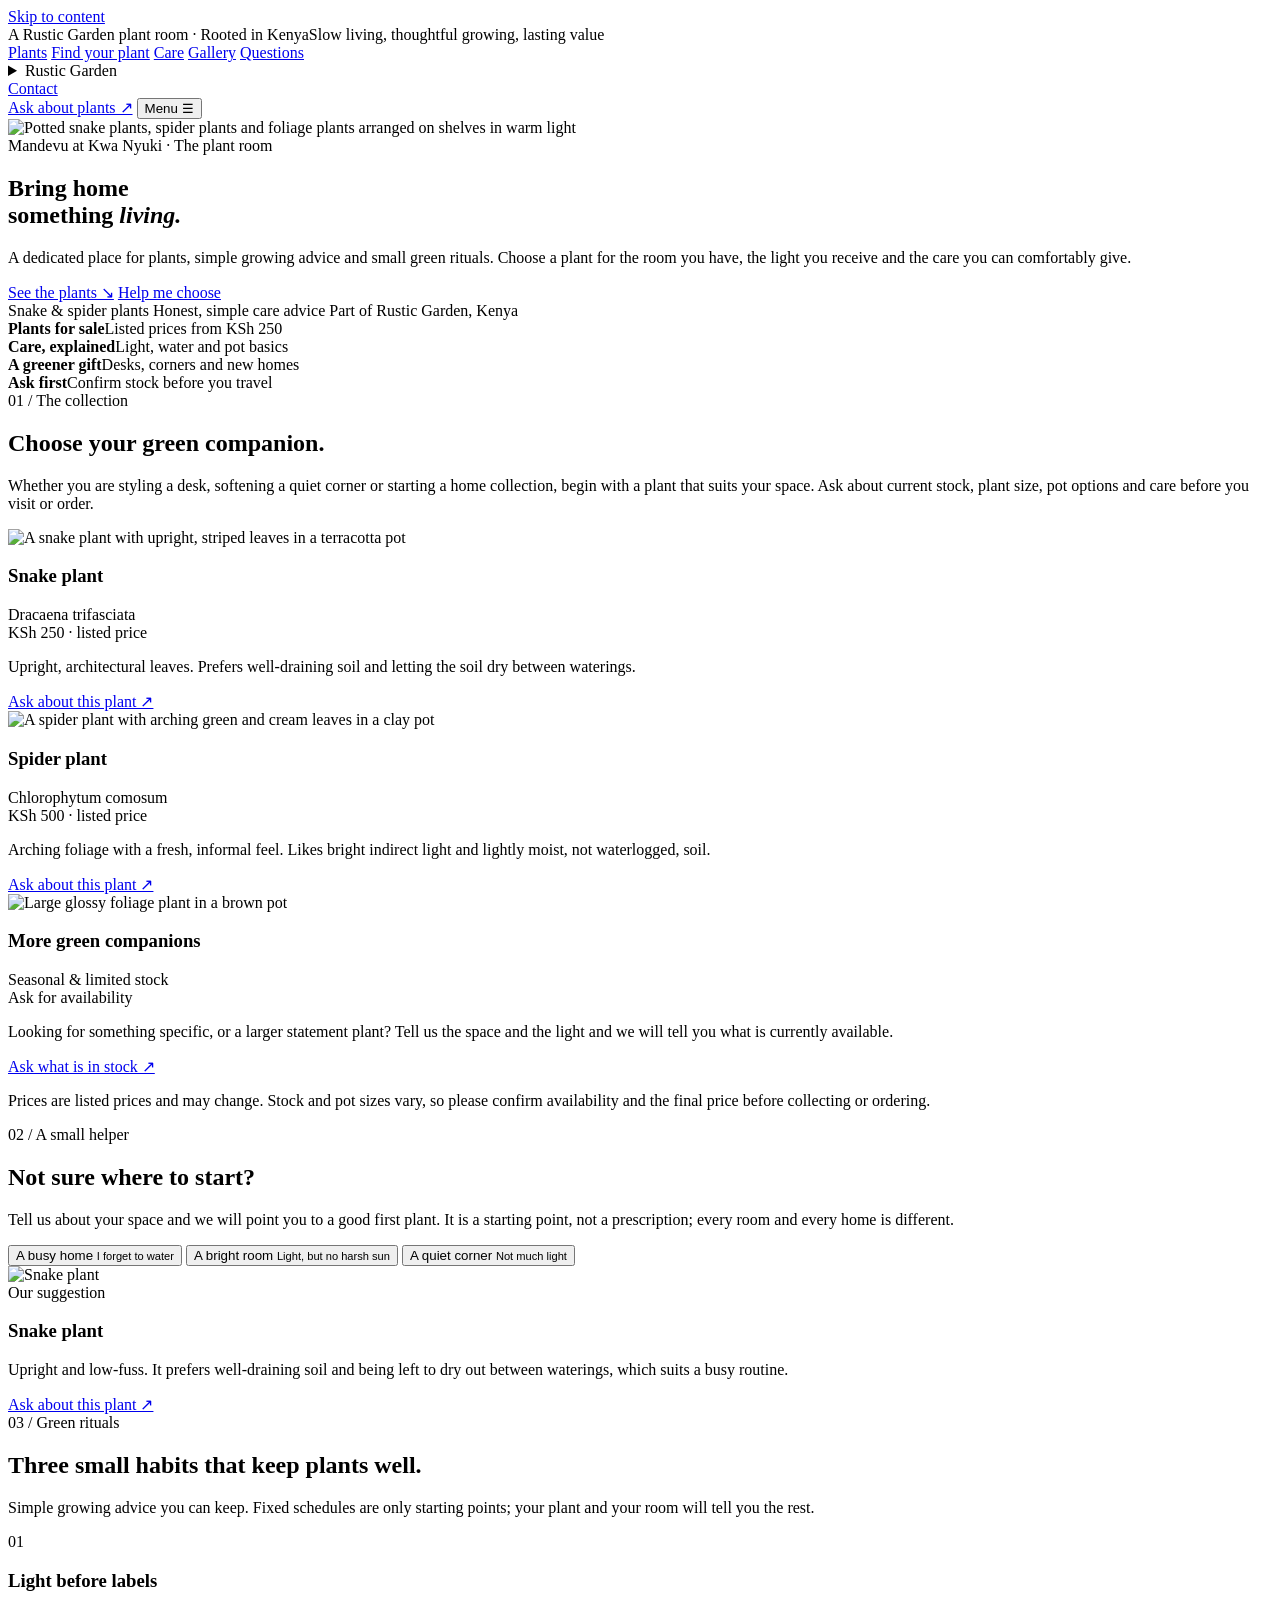
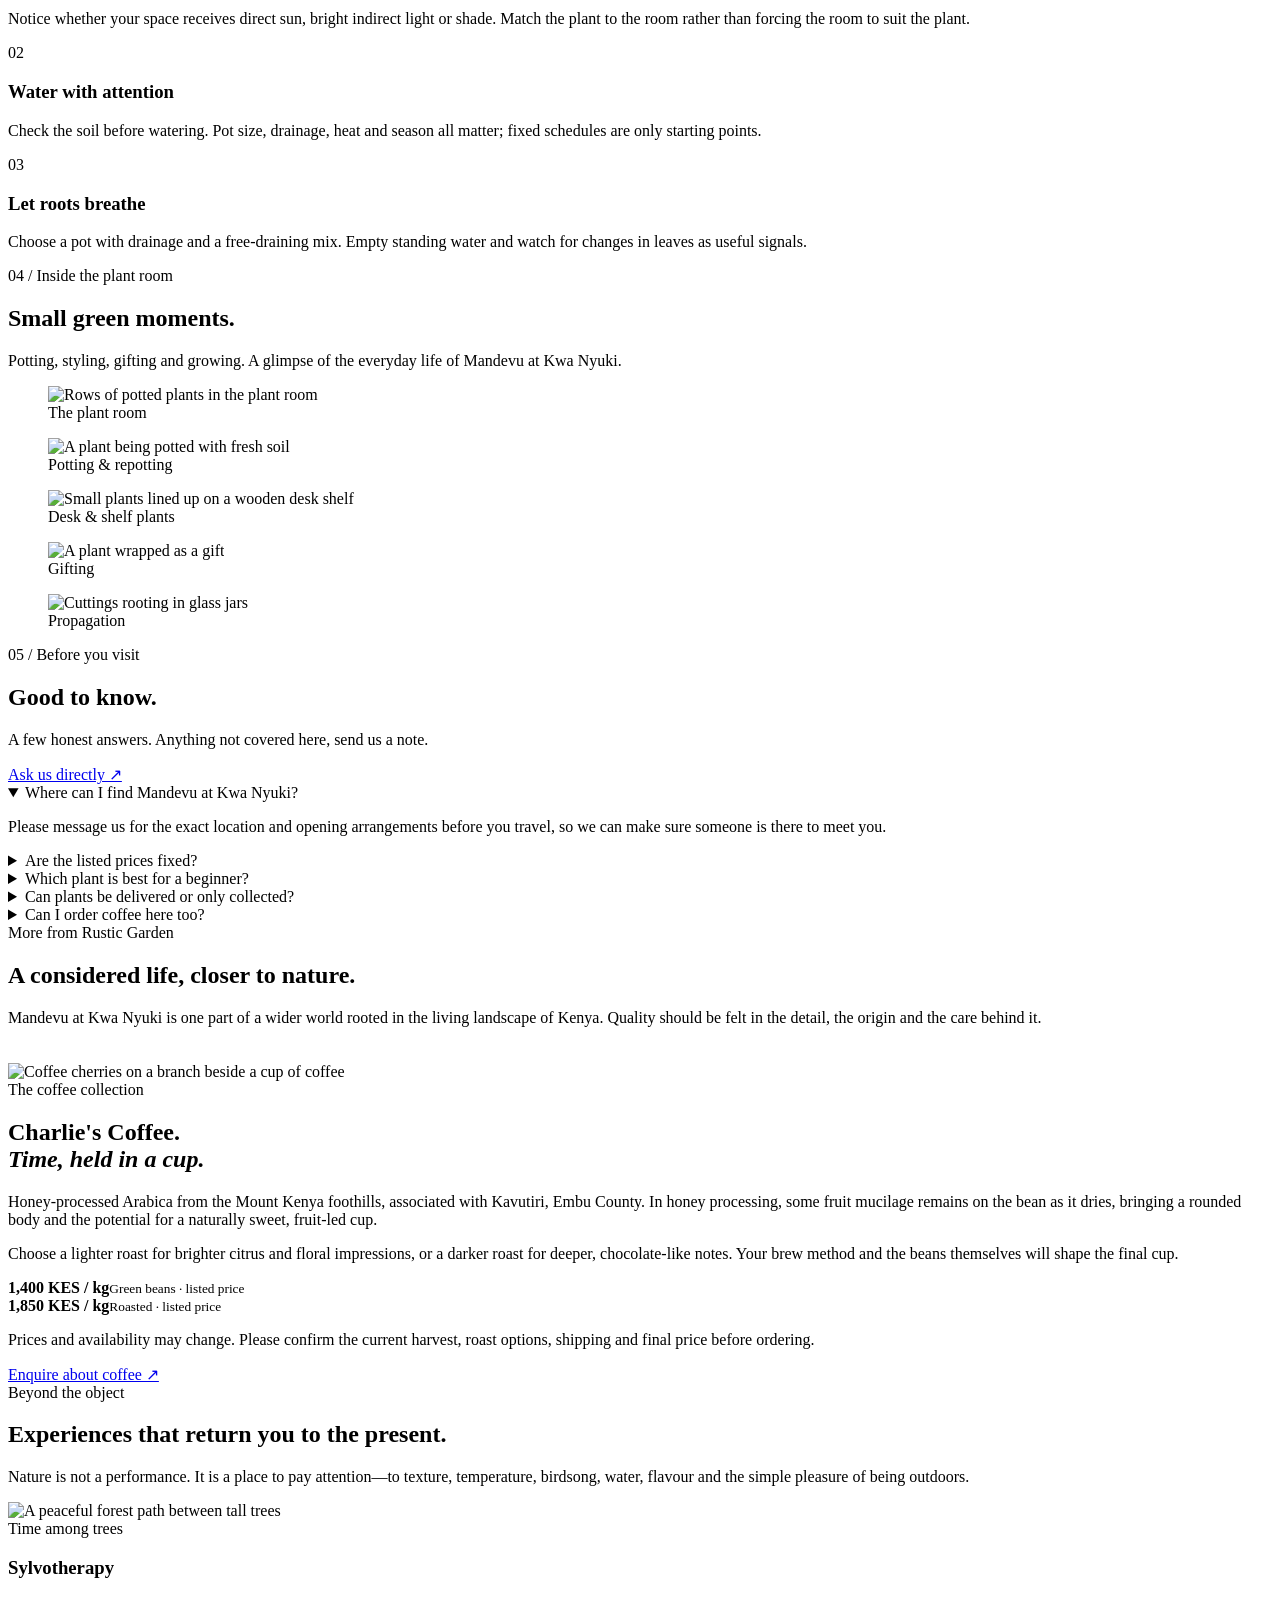
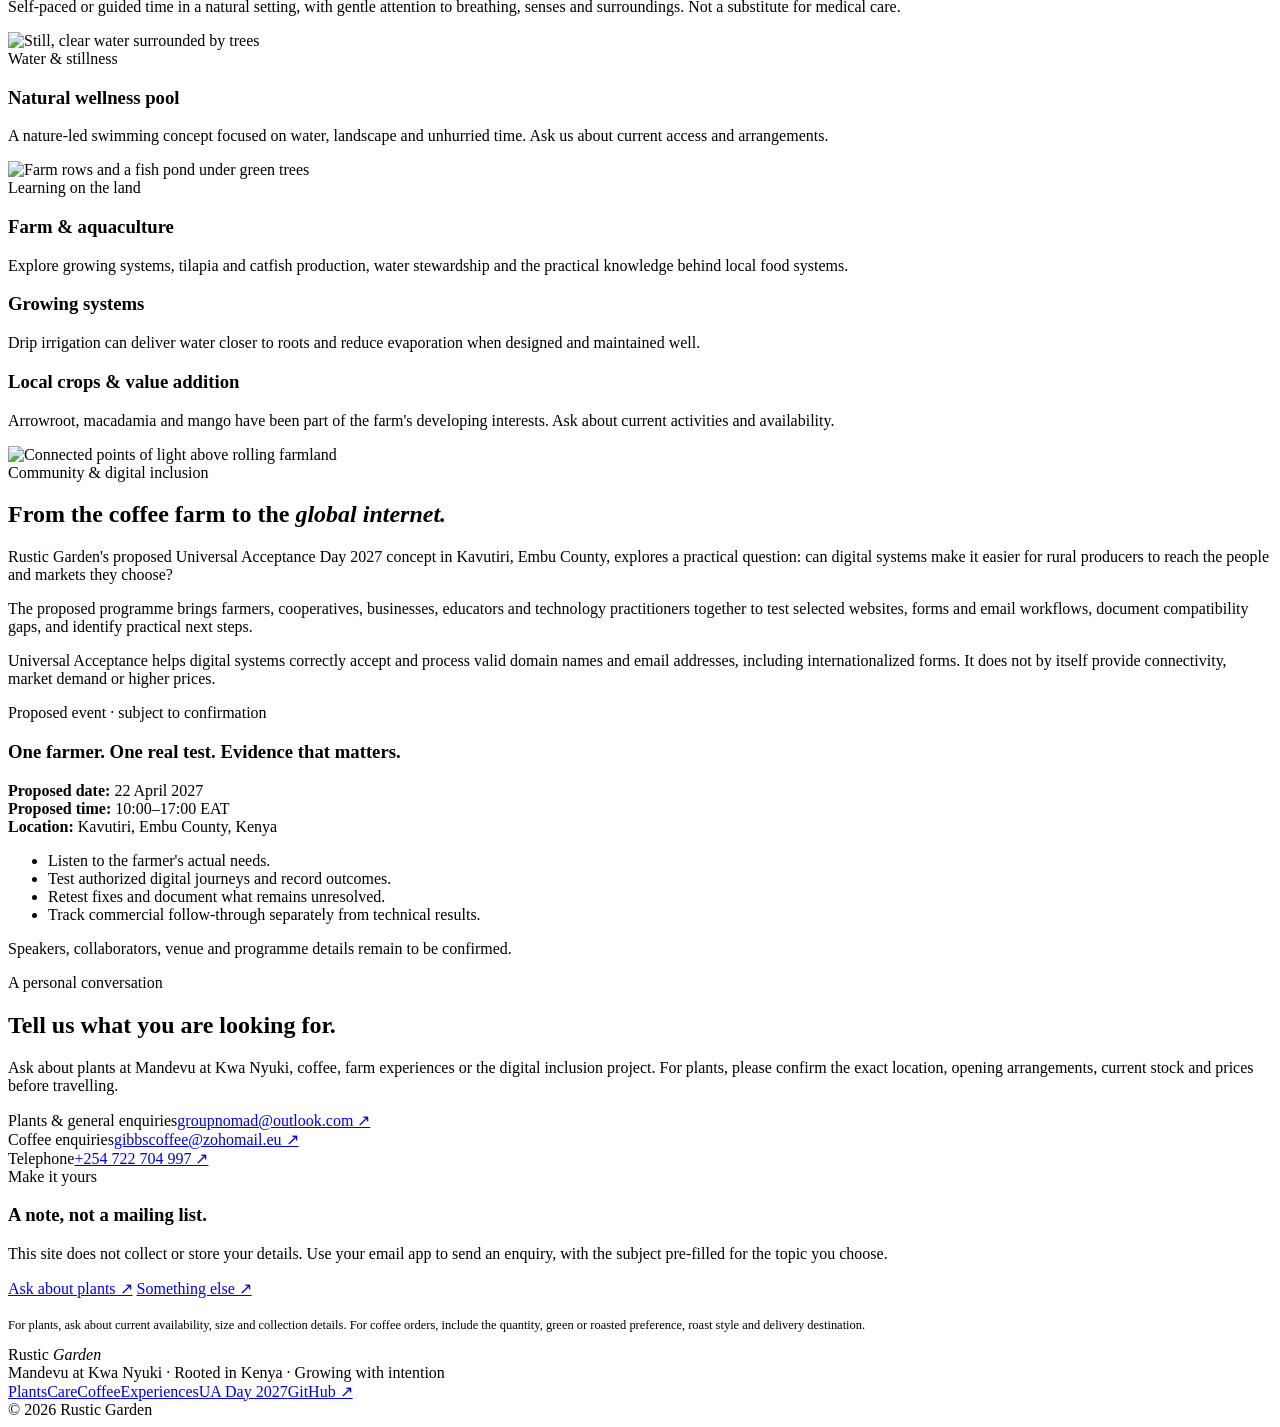
==== commit 2c727d40: "Enhance navigation with dropdown for Rustic Garden Added a dropdown menu for additional navigation o" ====
--- a/index.html
+++ b/index.html
@@ -25,18 +25,34 @@
 <a class="skip" href="#main">Skip to content</a>
 <div class="topline"><div class="wrap"><span>A Rustic Garden plant room · Rooted in Kenya</span><span>Slow living, thoughtful growing, lasting value</span></div></div>
 
-<header class="nav">
-  <div class="wrap nav-inner">
-    <a class="brand" href="#home" aria-label="Mandevu at Kwa Nyuki, home">Mandevu <em>at Kwa Nyuki</em><small>by Rustic Garden</small></a>
-    <nav class="nav-links" id="navLinks" aria-label="Main navigation">
-      <a href="#collection">Plants</a>
-      <a href="#finder">Find your plant</a>
-      <a href="#care">Care</a>
-      <a href="#gallery">Gallery</a>
-      <a href="#faq">Questions</a>
-      <a href="#rustic-garden">Rustic Garden</a>
-      <a href="#visit">Contact</a>
-    </nav>
+<nav class="nav-links" id="navLinks" aria-label="Main navigation">
+  <a href="#collection">Plants</a>
+  <a href="#finder">Find your plant</a>
+  <a href="#care">Care</a>
+  <a href="#gallery">Gallery</a>
+  <a href="#faq">Questions</a>
+
+  <details class="nav-more">
+    <summary>Rustic Garden</summary>
+    <div class="nav-menu">
+      <a href="#rustic-garden">About Rustic Garden</a>
+      <a href="coffee.html">Coffee</a>
+      <a href="product.html">Products</a>
+      <a href="consulting.html">Consulting</a>
+      <a href="internet.html">Internet &amp; UA Day</a>
+      <a href="wellbeing.html">Wellbeing</a>
+      <a href="payment.html">Payment</a>
+      <hr>
+      <a href="coffee_extraction_masterclass.html">Coffee extraction masterclass</a>
+      <a href="soil_classification_lecture.html">Soil classification lecture</a>
+      <a href="kavutiri_farm_calendar_kids.html">Farm calendar for kids</a>
+      <a href="phyllanthus_niruri_research.html">Phyllanthus niruri research</a>
+      <a href="coffee_research_compendium.md.pdf" target="_blank" rel="noopener">Coffee research (PDF) ↗</a>
+    </div>
+  </details>
+
+  <a href="#visit">Contact</a>
+</nav>
     <div class="nav-actions">
       <a class="btn" href="#visit">Ask about plants ↗</a>
       <button class="menu-btn" id="menuBtn" aria-expanded="false" aria-controls="navLinks">Menu ☰</button>
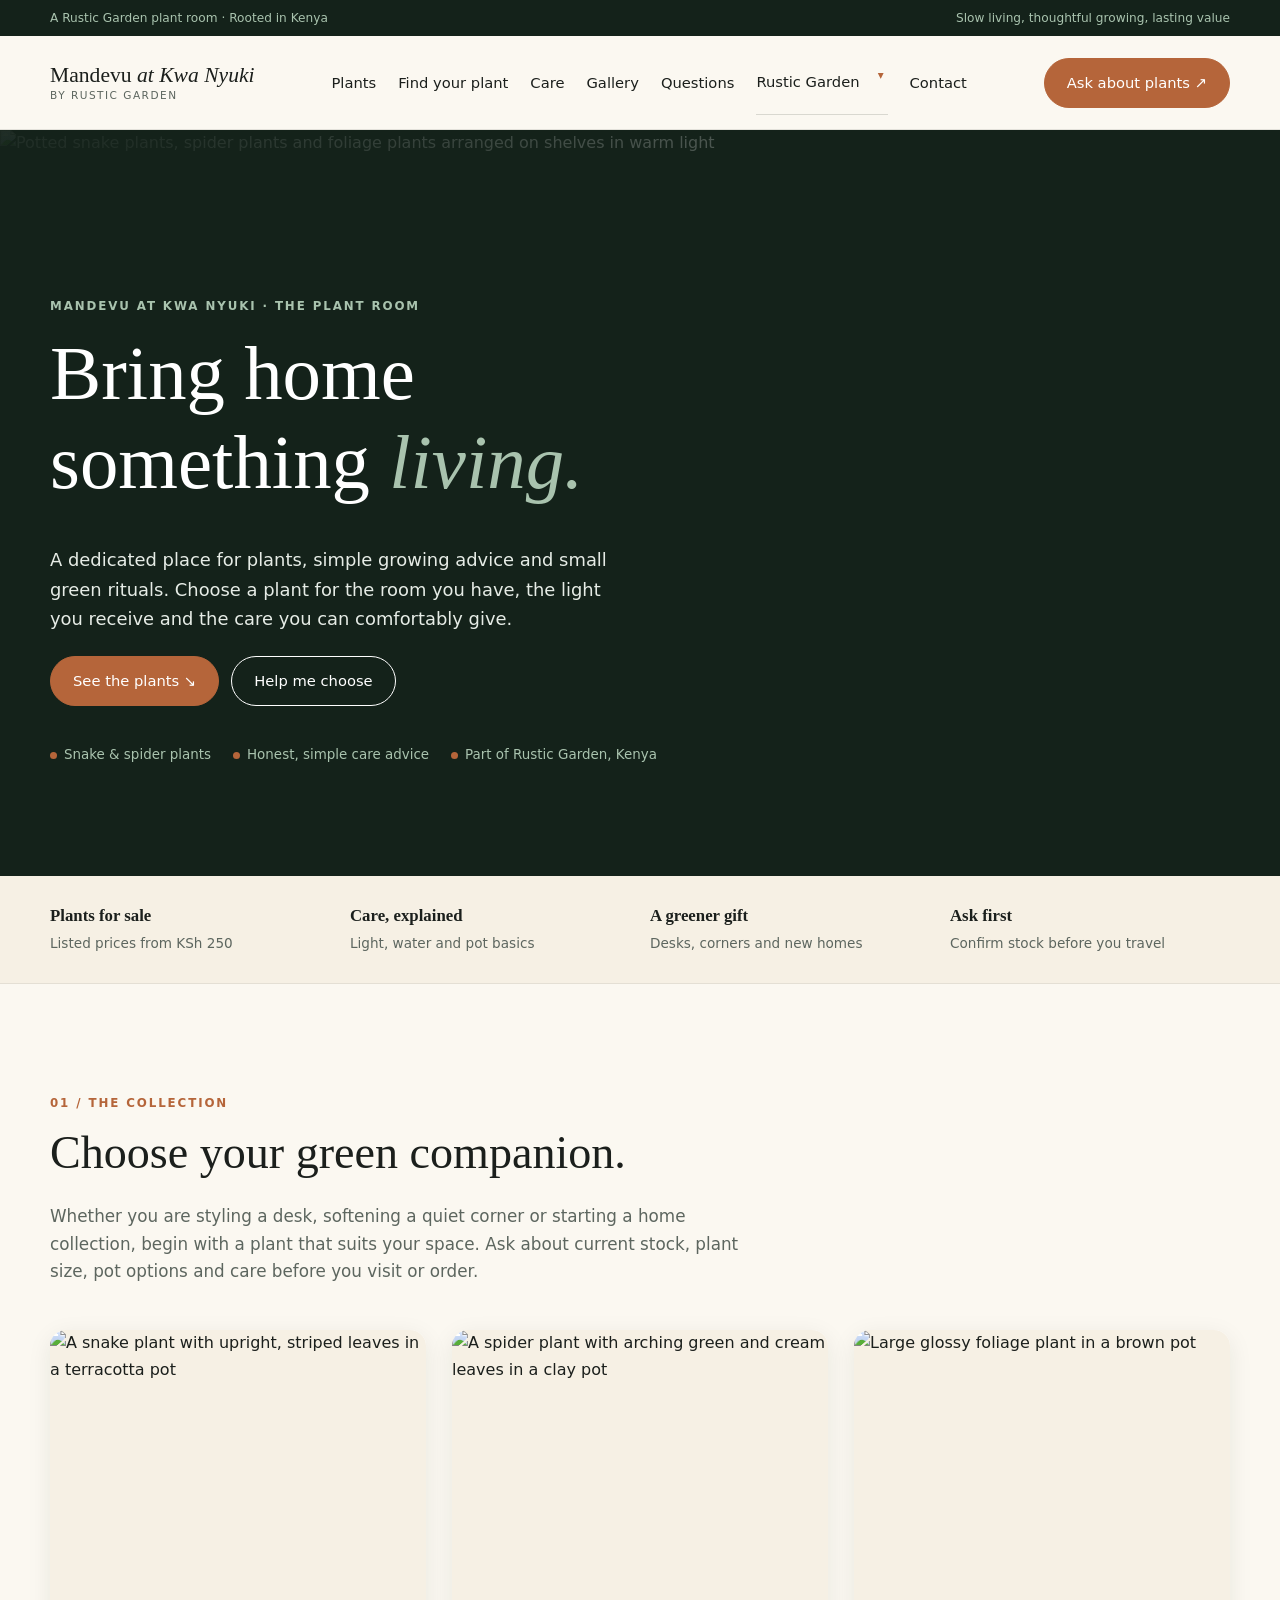
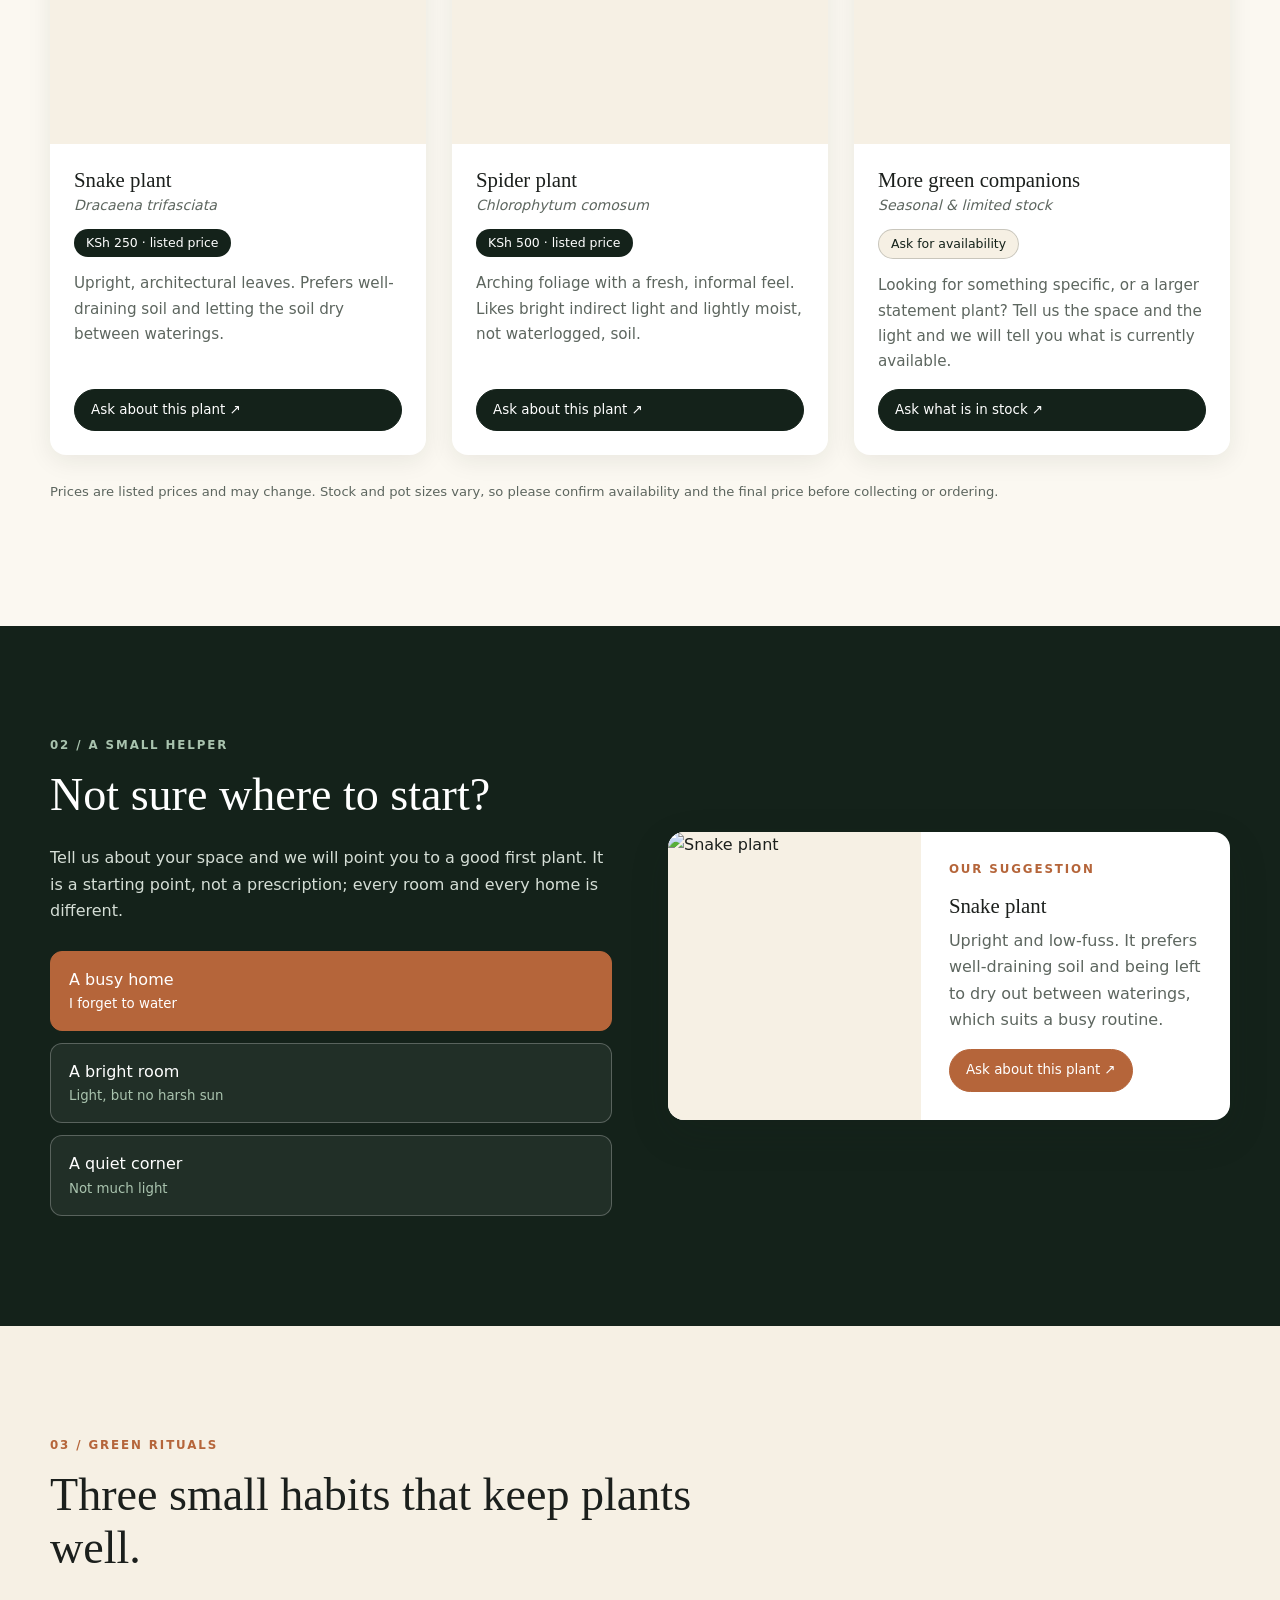
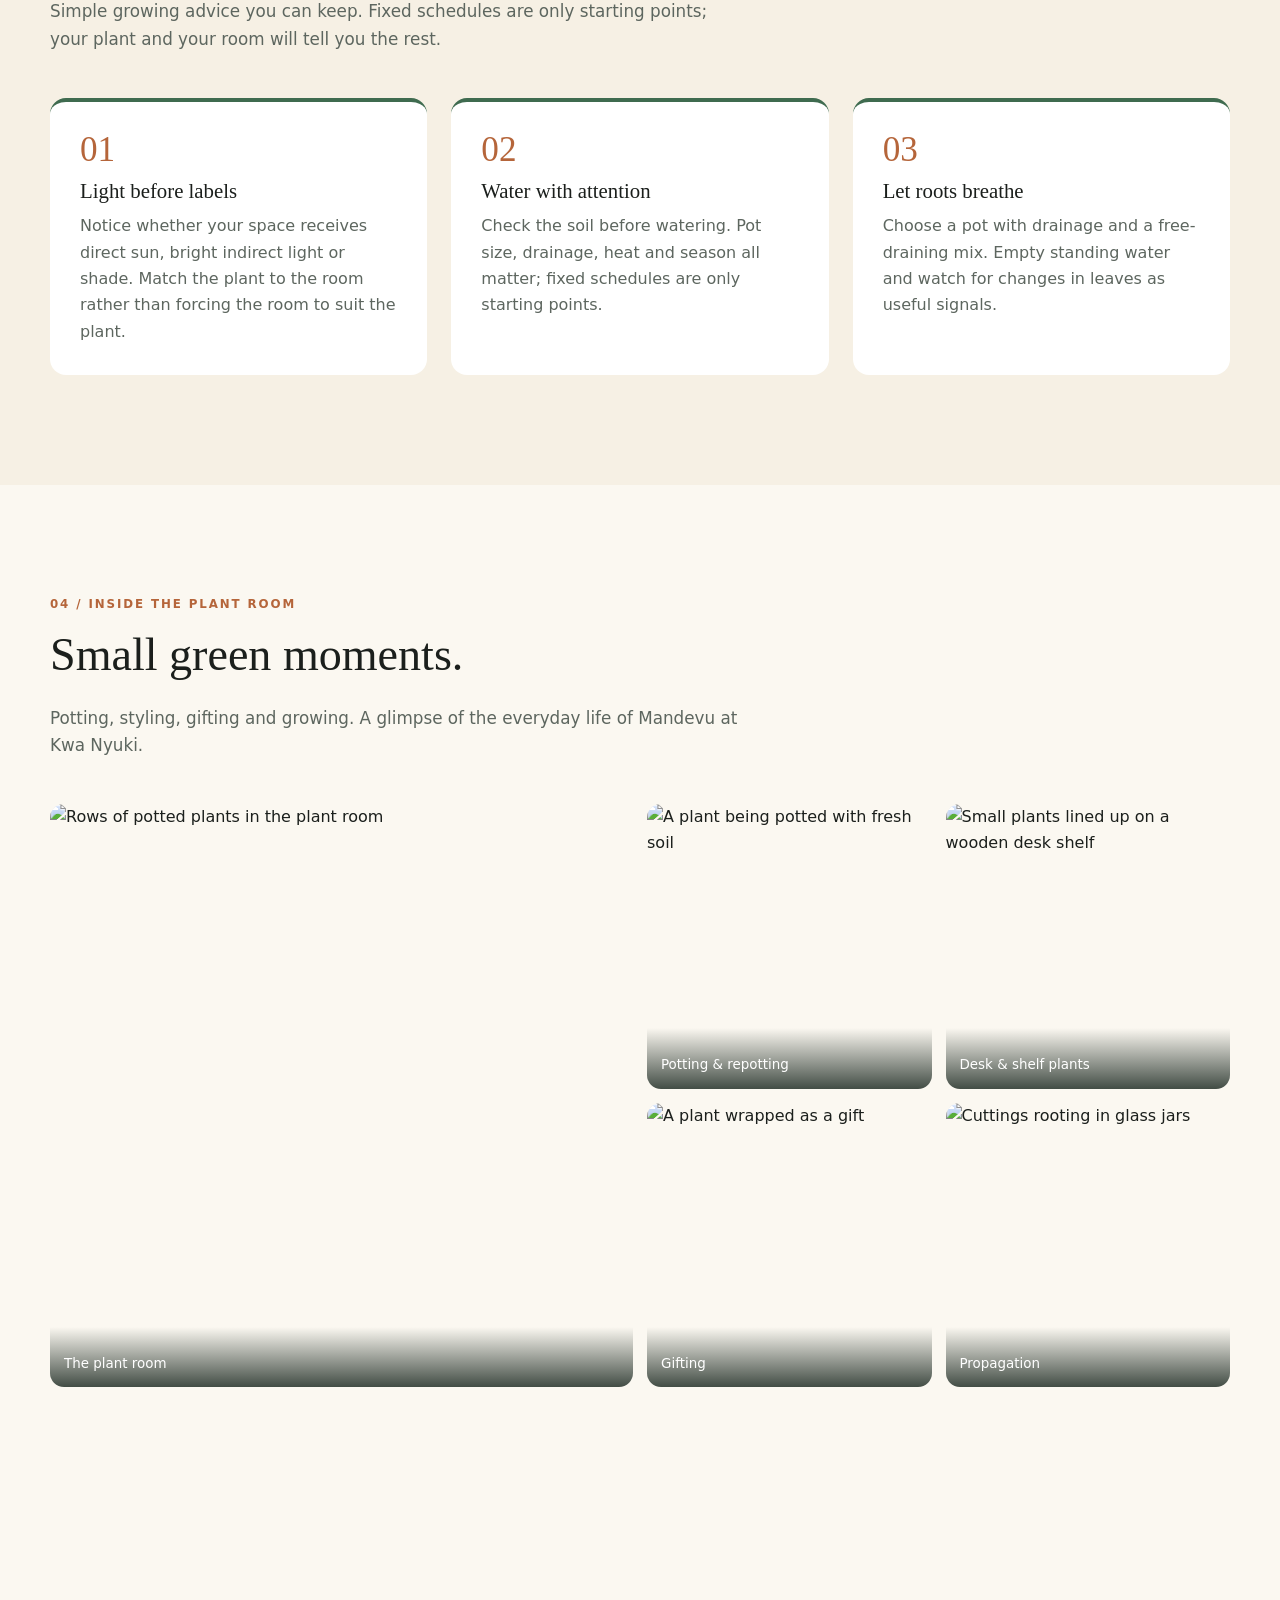
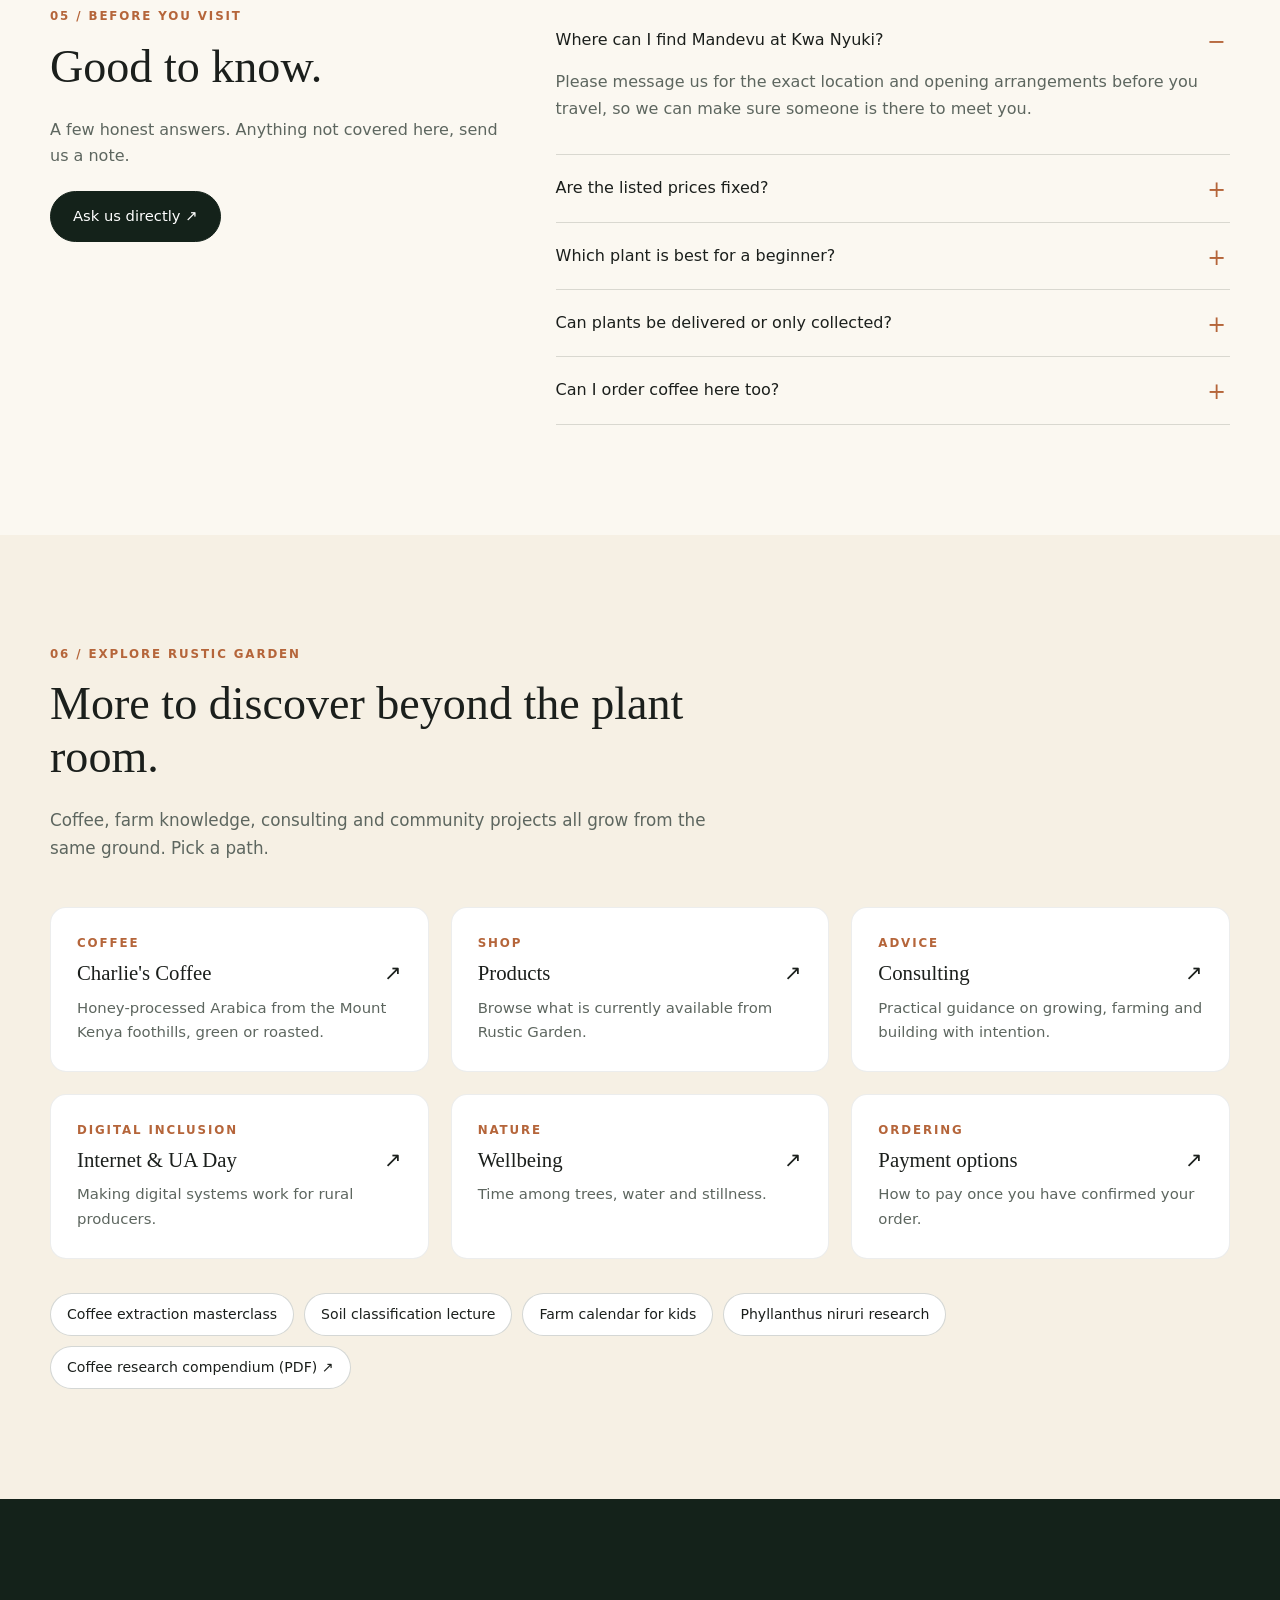
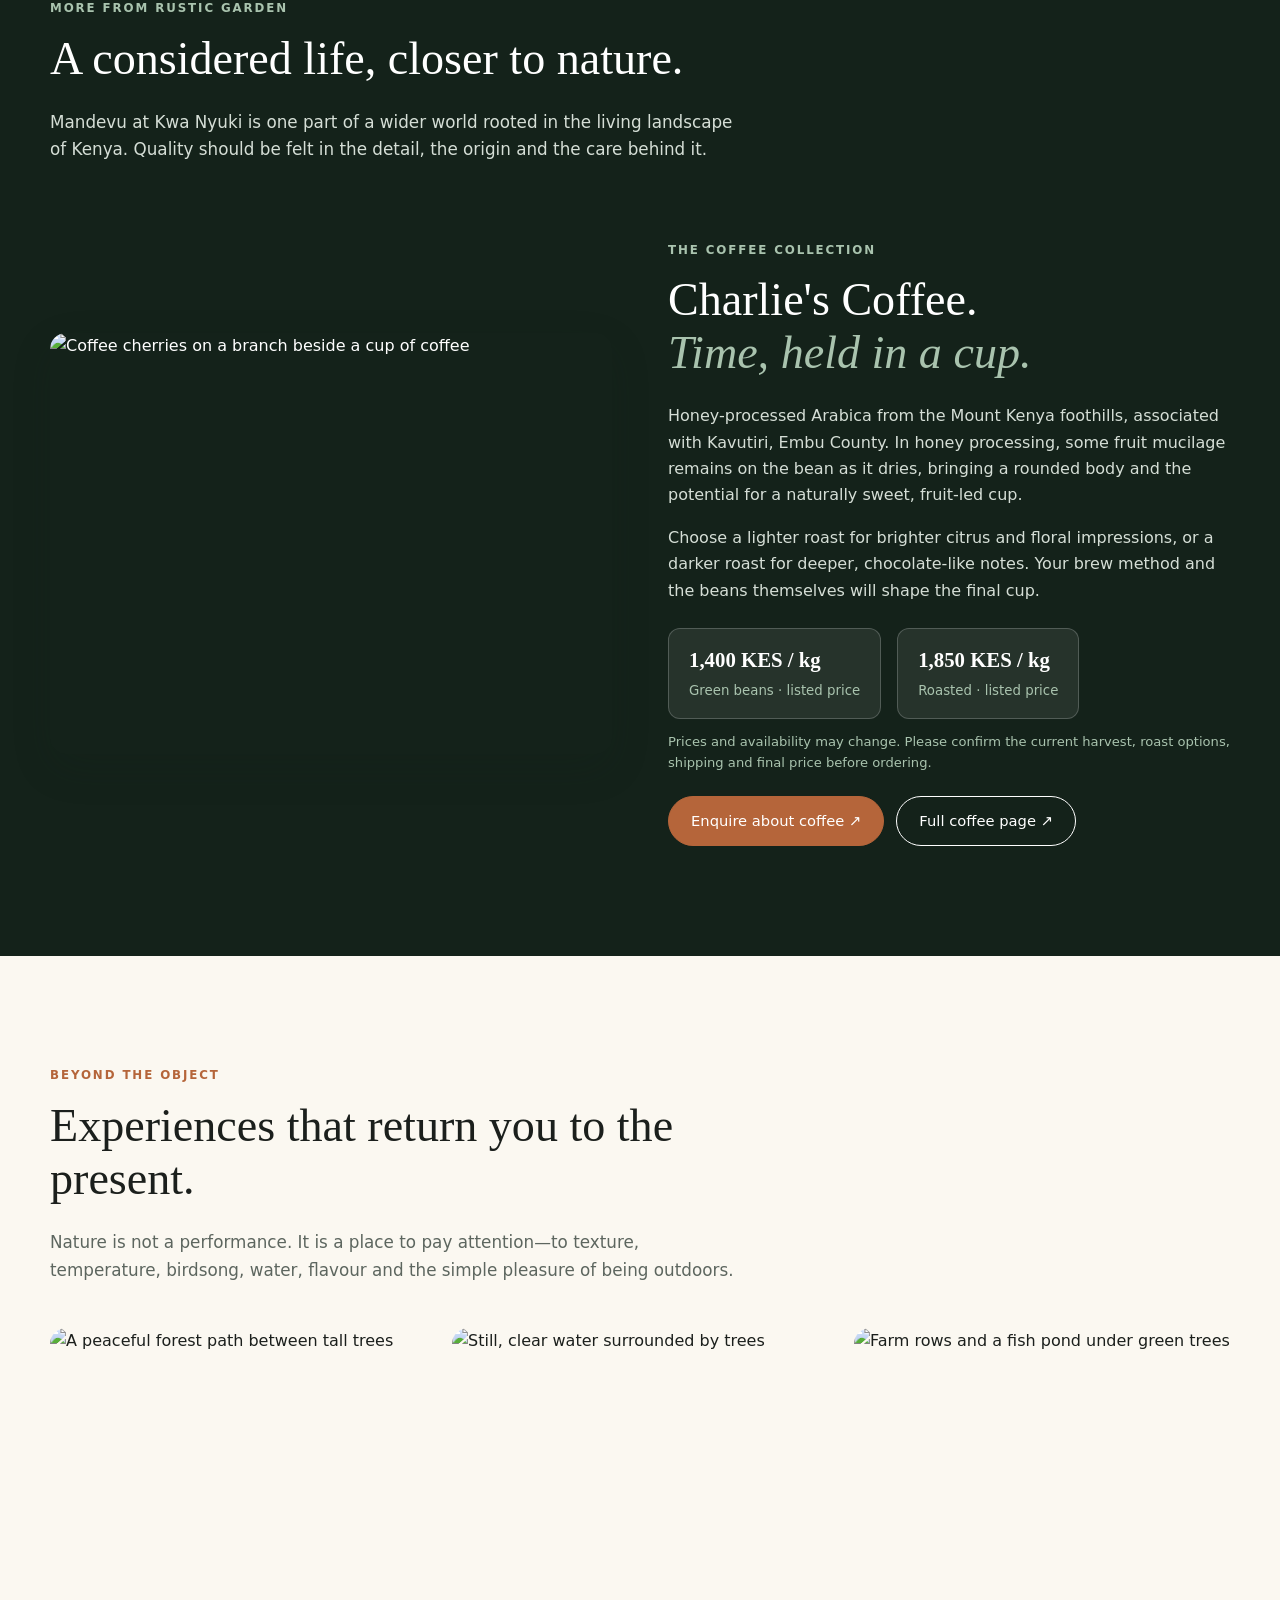
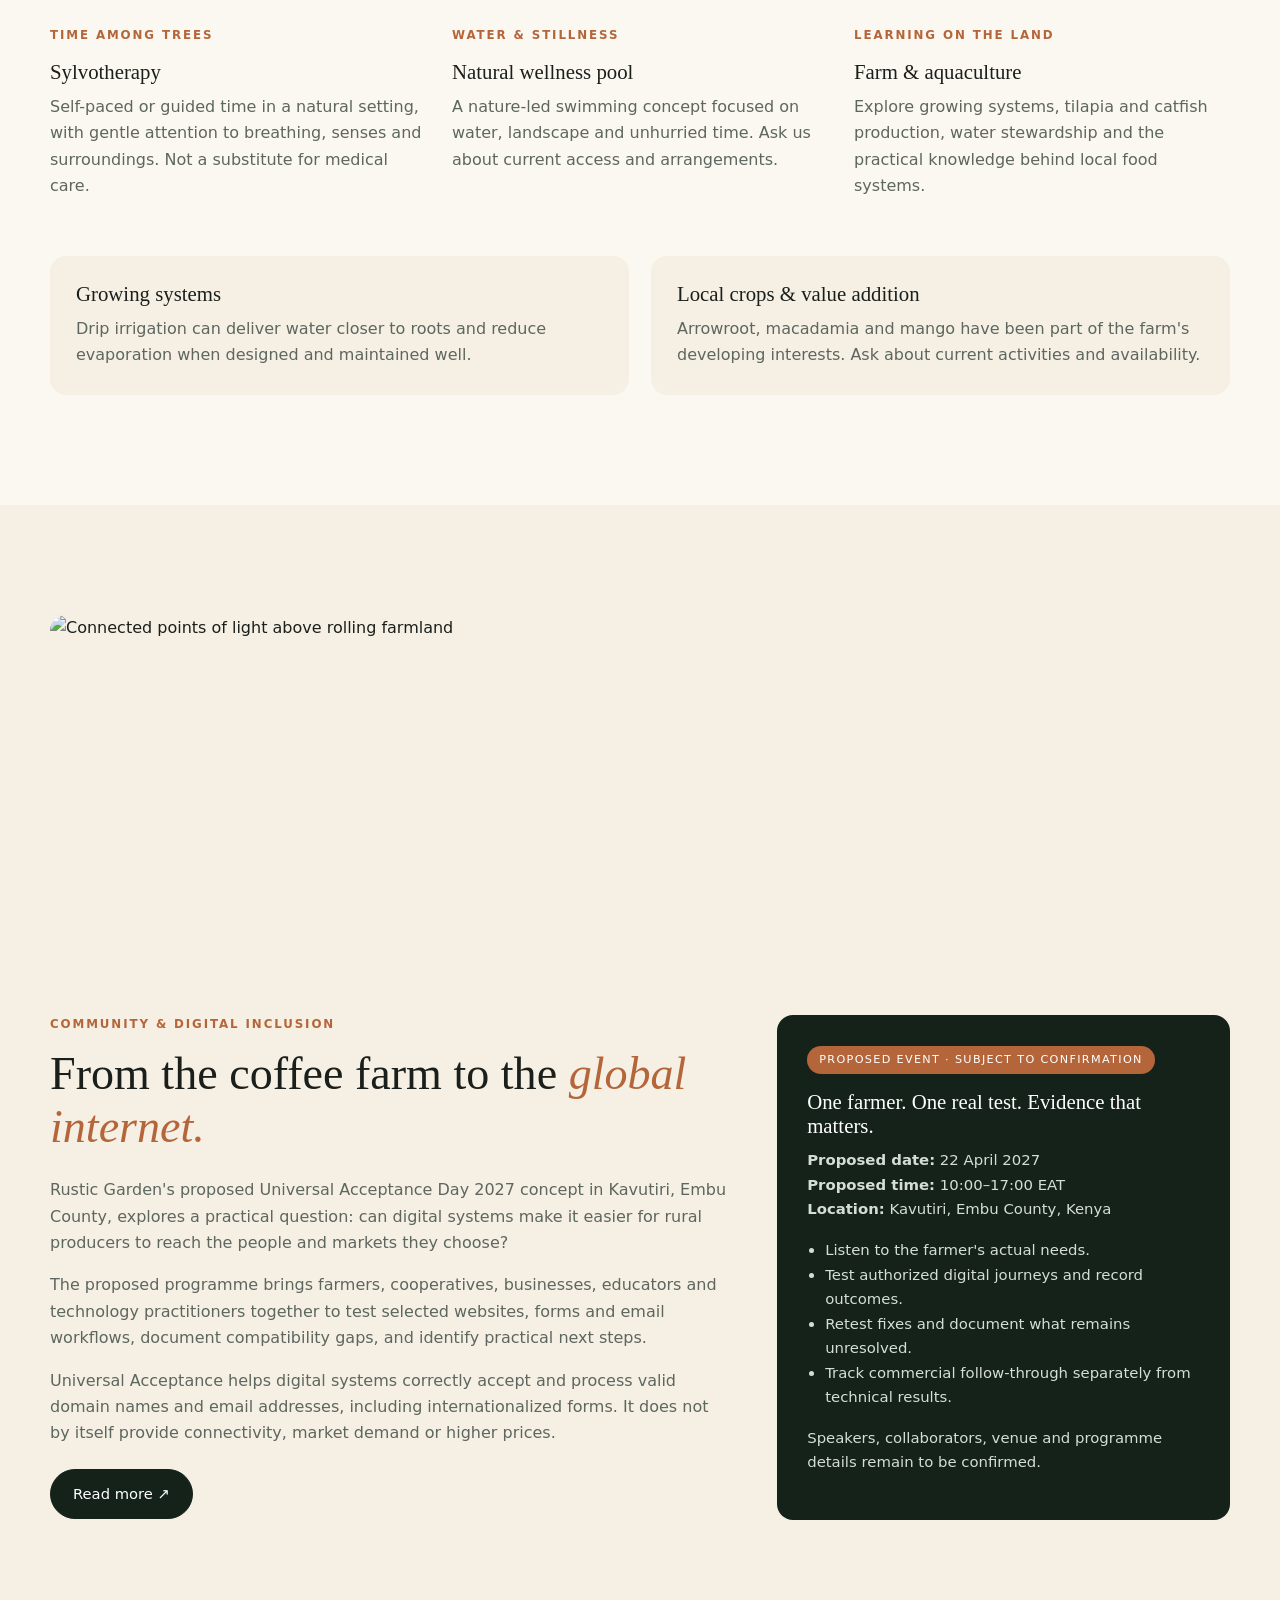
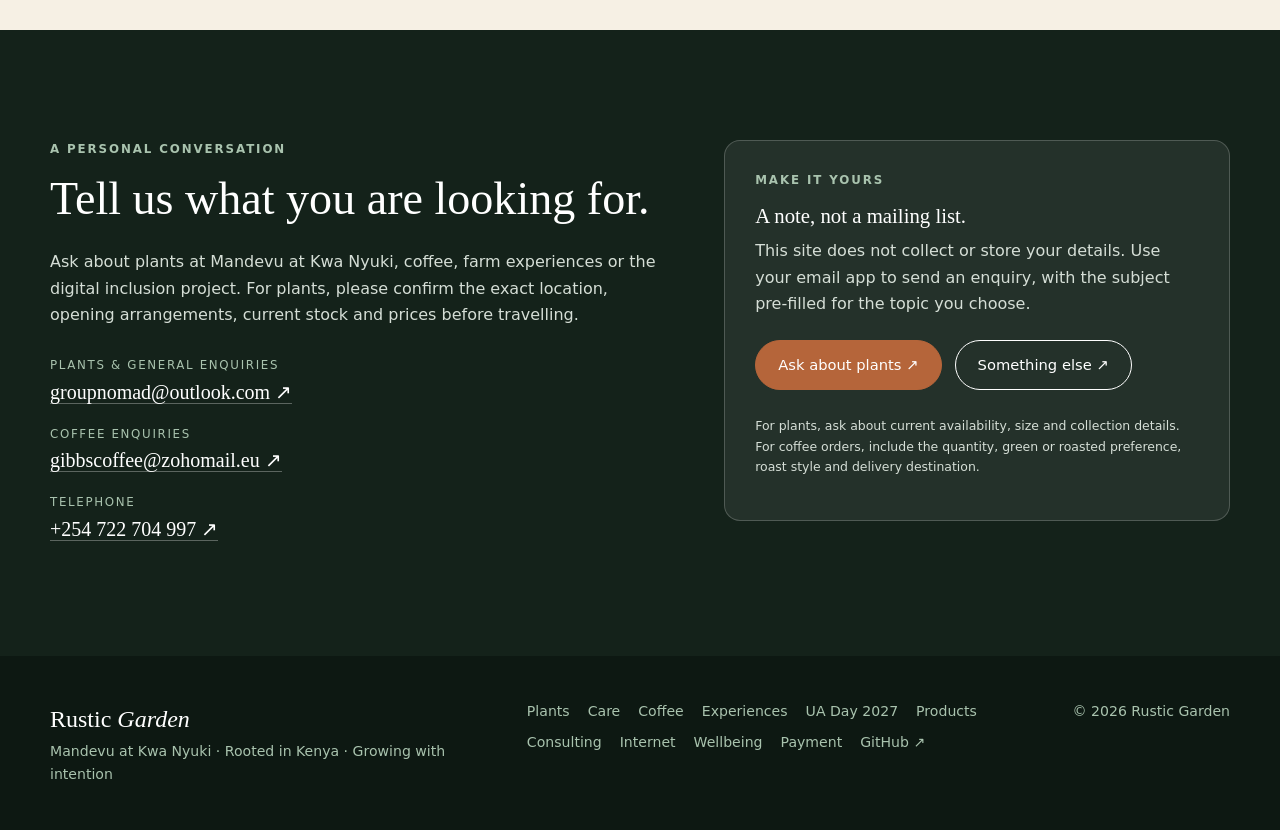
==== commit 1e1b0b62: "Update print statement from 'Hello' to 'Goodbye'" ====
--- a/index.html
+++ b/index.html
@@ -18,41 +18,270 @@
 <link rel="preconnect" href="https://fonts.googleapis.com">
 <link rel="preconnect" href="https://fonts.gstatic.com" crossorigin>
 <link href="https://fonts.googleapis.com/css2?family=DM+Sans:wght@300;400;500;600&family=Playfair+Display:ital,wght@0,400;0,500;0,600;1,400;1,500&display=swap" rel="stylesheet">
-<link rel="stylesheet" href="assets/css/style.css">
+
+<!-- Styles are inline so this page works on its own. Move them to a .css file later if you prefer. -->
+<style>
+:root{
+  --forest:#14221a; --forest-2:#1e3328; --moss:#3f6b4f; --sage:#a9c3ae;
+  --cream:#f6f0e4; --paper:#fbf8f1; --clay:#b5653a; --ink:#1b1f1c; --muted:#5d665f;
+  --radius:16px; --shadow:0 14px 40px rgba(20,34,26,.14);
+  --serif:"Playfair Display",Georgia,serif; --sans:"DM Sans",system-ui,-apple-system,"Segoe UI",sans-serif;
+}
+*{box-sizing:border-box}
+html{scroll-behavior:smooth;scroll-padding-top:84px}
+body{margin:0;font-family:var(--sans);color:var(--ink);background:var(--paper);line-height:1.65;-webkit-font-smoothing:antialiased}
+img{max-width:100%;height:auto;display:block}
+a{color:inherit}
+h1,h2,h3{font-family:var(--serif);font-weight:500;line-height:1.15;margin:0 0 .5em}
+h1{font-size:clamp(2.6rem,6vw,4.8rem)}
+h2{font-size:clamp(1.9rem,3.6vw,2.9rem)}
+h3{font-size:1.3rem}
+em{font-style:italic}
+p{margin:0 0 1em}
+.wrap{width:min(1180px,100% - 40px);margin-inline:auto}
+.skip{position:absolute;left:-999px;top:8px;background:#fff;padding:8px 14px;border-radius:8px;z-index:200}
+.skip:focus{left:8px}
+:focus-visible{outline:3px solid var(--clay);outline-offset:2px}
+
+.eyebrow{font-size:.74rem;letter-spacing:.16em;text-transform:uppercase;font-weight:600;color:var(--sage);margin-bottom:14px}
+.eyebrow.clay{color:var(--clay)}
+.muted{color:var(--muted)}
+.section{padding:clamp(60px,9vw,110px) 0}
+.section-head{max-width:700px;margin-bottom:44px}
+.section-head p{color:var(--muted);font-size:1.05rem}
+
+.btn{display:inline-flex;align-items:center;gap:6px;padding:12px 22px;border-radius:999px;background:var(--clay);color:#fff;text-decoration:none;font-weight:500;font-size:.92rem;border:1.5px solid var(--clay);cursor:pointer;transition:transform .2s,background .2s}
+.btn:hover{transform:translateY(-2px);background:#9d5430}
+.btn-ghost{background:transparent;color:inherit;border-color:currentColor}
+.btn-ghost:hover{background:rgba(255,255,255,.12)}
+.btn-dark{background:var(--forest);border-color:var(--forest)}
+.btn-dark:hover{background:var(--forest-2)}
+.btn-sm{padding:9px 16px;font-size:.84rem}
+.actions{display:flex;flex-wrap:wrap;gap:12px;margin-top:22px}
+
+/* top line + nav */
+.topline{background:var(--forest);color:var(--sage);font-size:.76rem;padding:8px 0}
+.topline .wrap{display:flex;justify-content:space-between;gap:16px;flex-wrap:wrap}
+.nav{position:sticky;top:0;z-index:100;background:rgba(251,248,241,.94);backdrop-filter:blur(10px);border-bottom:1px solid rgba(20,34,26,.1)}
+.nav-inner{display:flex;align-items:center;justify-content:space-between;gap:20px;padding:14px 0}
+.brand{text-decoration:none;font-family:var(--serif);font-size:1.35rem;line-height:1.1}
+.brand small{display:block;font-family:var(--sans);font-size:.66rem;letter-spacing:.14em;text-transform:uppercase;color:var(--muted);margin-top:3px}
+.nav-links{display:flex;align-items:center;gap:22px;font-size:.92rem}
+.nav-links a{text-decoration:none}
+.nav-links a:hover{color:var(--clay)}
+.nav-actions{display:flex;align-items:center;gap:10px}
+.menu-btn{display:none;background:none;border:1.5px solid var(--forest);border-radius:999px;padding:9px 16px;font:inherit;cursor:pointer}
+
+.nav-more{position:relative}
+.nav-more summary{cursor:pointer;list-style:none}
+.nav-more summary::-webkit-details-marker{display:none}
+.nav-more summary::after{content:" ▾";font-size:.8em}
+.nav-more[open] summary::after{content:" ▴"}
+.nav-menu{position:absolute;top:calc(100% + 14px);left:-12px;min-width:290px;background:var(--forest);color:#fff;border-radius:12px;padding:10px;box-shadow:var(--shadow);display:grid;gap:2px;z-index:60}
+.nav-menu a{padding:9px 12px;border-radius:8px}
+.nav-menu a:hover,.nav-menu a:focus-visible{background:rgba(255,255,255,.12);color:#fff}
+.nav-menu hr{border:0;border-top:1px solid rgba(255,255,255,.2);margin:6px 0}
+.nav-menu .nav-label{font-size:.68rem;letter-spacing:.14em;text-transform:uppercase;color:var(--sage);padding:6px 12px 2px}
+
+/* hero */
+.hero{position:relative;color:#fff;background:var(--forest);overflow:hidden}
+.hero-image{position:absolute;inset:0}
+.hero-image img{width:100%;height:100%;object-fit:cover;opacity:.55}
+.hero::after{content:"";position:absolute;inset:0;background:linear-gradient(90deg,rgba(20,34,26,.9) 10%,rgba(20,34,26,.25))}
+.hero-content{position:relative;z-index:2;padding:clamp(80px,13vw,170px) 0 clamp(60px,9vw,110px);max-width:1180px}
+.hero-content h1 em{color:var(--sage)}
+.hero-lead{max-width:560px;font-size:1.12rem;color:#e6ece6}
+.hero-foot{display:flex;flex-wrap:wrap;gap:22px;margin-top:38px;font-size:.84rem;color:var(--sage)}
+.dot{display:inline-block;width:7px;height:7px;border-radius:50%;background:var(--clay);margin-right:7px}
+
+.strip{background:var(--cream);border-bottom:1px solid rgba(20,34,26,.08)}
+.strip-grid{display:grid;grid-template-columns:repeat(4,1fr);gap:20px;padding:26px 0}
+.strip-item strong{display:block;font-family:var(--serif);font-size:1.05rem}
+.strip-item span{font-size:.85rem;color:var(--muted)}
+
+/* plants */
+.plant-grid{display:grid;grid-template-columns:repeat(3,1fr);gap:26px}
+.plant-card{background:#fff;border-radius:var(--radius);overflow:hidden;box-shadow:0 6px 24px rgba(20,34,26,.08);display:flex;flex-direction:column;transition:transform .25s,box-shadow .25s}
+.plant-card:hover{transform:translateY(-5px);box-shadow:var(--shadow)}
+.ph{background:var(--cream);aspect-ratio:10/11;overflow:hidden}
+.ph img{width:100%;height:100%;object-fit:cover}
+.plant-body{padding:24px;display:flex;flex-direction:column;flex:1}
+.plant-body h3{margin-bottom:2px}
+.latin{font-style:italic;color:var(--muted);font-size:.88rem;margin-bottom:12px}
+.tag-price{align-self:flex-start;background:var(--forest);color:#fff;font-size:.78rem;padding:4px 12px;border-radius:999px;margin-bottom:14px}
+.tag-price.soft{background:var(--cream);color:var(--forest);border:1px solid rgba(20,34,26,.2)}
+.plant-body p{color:var(--muted);font-size:.95rem;flex:1}
+.fineprint{margin-top:26px;font-size:.82rem;color:var(--muted)}
+
+/* finder */
+.finder{background:var(--forest);color:#fff}
+.finder-grid{display:grid;grid-template-columns:1fr 1fr;gap:56px;align-items:center}
+.finder p{color:#d5ded6}
+.choices{display:grid;gap:12px;margin-top:26px}
+.choice{text-align:left;font:inherit;font-weight:500;color:#fff;background:rgba(255,255,255,.06);border:1.5px solid rgba(255,255,255,.25);border-radius:12px;padding:15px 18px;cursor:pointer;transition:background .2s,border-color .2s}
+.choice small{display:block;font-weight:400;color:var(--sage)}
+.choice:hover{background:rgba(255,255,255,.12)}
+.choice[aria-pressed="true"]{background:var(--clay);border-color:var(--clay)}
+.choice[aria-pressed="true"] small{color:#fff}
+.result{display:grid;grid-template-columns:.9fr 1.1fr;background:#fff;color:var(--ink);border-radius:var(--radius);overflow:hidden;box-shadow:var(--shadow)}
+.result .ph{aspect-ratio:auto;height:100%;min-height:280px}
+.result-body{padding:28px}
+.result-body p{color:var(--muted)}
+.result-body .eyebrow{color:var(--clay)}
+
+/* care */
+.care{background:var(--cream)}
+.care-grid{display:grid;grid-template-columns:repeat(3,1fr);gap:24px}
+.care-card{background:#fff;border-radius:var(--radius);padding:30px;border-top:4px solid var(--moss)}
+.care-card .num{font-family:var(--serif);font-size:2.2rem;color:var(--clay);line-height:1;margin-bottom:12px}
+.care-card p{color:var(--muted);margin:0}
+
+/* gallery */
+.gallery-grid{display:grid;grid-template-columns:repeat(4,1fr);gap:14px}
+.tile{margin:0;position:relative;border-radius:14px;overflow:hidden;aspect-ratio:1}
+.tile.wide{grid-column:span 2;grid-row:span 2}
+.tile img{width:100%;height:100%;object-fit:cover;transition:transform .5s}
+.tile:hover img{transform:scale(1.05)}
+.tile figcaption{position:absolute;left:0;right:0;bottom:0;padding:26px 14px 12px;color:#fff;font-size:.84rem;background:linear-gradient(transparent,rgba(20,34,26,.8))}
+
+/* faq */
+.faq-grid{display:grid;grid-template-columns:.8fr 1.2fr;gap:56px}
+details{border-bottom:1px solid rgba(20,34,26,.15);padding:4px 0}
+details summary{cursor:pointer;font-weight:500;padding:16px 28px 16px 0;list-style:none;position:relative}
+details summary::-webkit-details-marker{display:none}
+details summary::after{content:"+";position:absolute;right:4px;top:12px;font-size:1.4rem;color:var(--clay)}
+details[open]>summary::after{content:"−"}
+details p{color:var(--muted);padding-bottom:12px}
+
+/* explore */
+.explore{background:var(--cream)}
+.explore-grid{display:grid;grid-template-columns:repeat(3,1fr);gap:22px}
+.explore-card{display:block;text-decoration:none;background:#fff;border-radius:var(--radius);padding:26px;border:1px solid rgba(20,34,26,.08);transition:transform .25s,box-shadow .25s,border-color .25s}
+.explore-card:hover{transform:translateY(-4px);box-shadow:var(--shadow);border-color:var(--clay)}
+.explore-card .eyebrow{color:var(--clay);margin-bottom:8px}
+.explore-card p{color:var(--muted);font-size:.93rem;margin:0}
+.explore-card h3{display:flex;justify-content:space-between;gap:10px}
+.learn-list{margin-top:34px;display:flex;flex-wrap:wrap;gap:10px}
+.learn-list a{text-decoration:none;font-size:.88rem;padding:9px 16px;border-radius:999px;background:#fff;border:1px solid rgba(20,34,26,.18)}
+.learn-list a:hover{border-color:var(--clay);color:var(--clay)}
+
+/* world / coffee / experiences / event */
+.world-head{padding:clamp(60px,8vw,100px) 0 40px;background:var(--forest);color:#fff}
+.world-head .section-head{margin:0}
+.world-head p{color:#d5ded6}
+.dark{background:var(--forest);color:#fff}
+.coffee-grid{display:grid;grid-template-columns:1fr 1fr;gap:56px;align-items:center}
+.photo-frame{border-radius:var(--radius);overflow:hidden;box-shadow:var(--shadow)}
+.coffee-copy p{color:#d5ded6}
+.coffee-copy h2 em{color:var(--sage)}
+.price-line{display:flex;flex-wrap:wrap;gap:16px;margin:24px 0 12px}
+.price{background:rgba(255,255,255,.08);border:1px solid rgba(255,255,255,.2);border-radius:12px;padding:14px 20px}
+.price strong{display:block;font-family:var(--serif);font-size:1.3rem}
+.price small{color:var(--sage)}
+.note{font-size:.82rem;color:var(--sage)!important}
+
+.experience-grid{display:grid;grid-template-columns:repeat(3,1fr);gap:26px}
+.experience img{border-radius:var(--radius);margin-bottom:16px;aspect-ratio:4/3;object-fit:cover;width:100%}
+.experience p{color:var(--muted)}
+.extra-grid{display:grid;grid-template-columns:1fr 1fr;gap:22px;margin-top:40px}
+.extra{background:var(--cream);border-radius:var(--radius);padding:26px}
+.extra p{margin:0;color:var(--muted)}
+
+.event{background:var(--cream)}
+.event-banner{border-radius:var(--radius);overflow:hidden;margin-bottom:40px;max-height:360px}
+.event-banner img{width:100%;height:100%;object-fit:cover}
+.event-grid{display:grid;grid-template-columns:1.2fr .8fr;gap:48px}
+.event-grid h2 em{color:var(--clay)}
+.event-grid p{color:var(--muted)}
+.event-panel{background:var(--forest);color:#fff;border-radius:var(--radius);padding:30px;align-self:start}
+.event-panel p,.event-panel li{color:#d5ded6;font-size:.93rem}
+.event-label{display:inline-block;font-size:.7rem;letter-spacing:.12em;text-transform:uppercase;background:var(--clay);padding:5px 12px;border-radius:999px;margin-bottom:16px}
+.event-panel ul{padding-left:18px}
+
+/* contact */
+.visit{background:var(--forest);color:#fff}
+.visit-grid{display:grid;grid-template-columns:1.1fr .9fr;gap:56px}
+.visit p{color:#d5ded6}
+.contact-list{margin-top:28px;display:grid;gap:16px}
+.contact-item span{display:block;font-size:.74rem;letter-spacing:.14em;text-transform:uppercase;color:var(--sage)}
+.contact-item a{font-family:var(--serif);font-size:1.25rem;text-decoration:none;border-bottom:1px solid rgba(255,255,255,.3)}
+.contact-box{background:rgba(255,255,255,.07);border:1px solid rgba(255,255,255,.2);border-radius:var(--radius);padding:30px;align-self:start}
+.contact-box .btn{margin:6px 8px 6px 0}
+
+.footer{background:#0d1812;color:var(--sage);padding:44px 0;font-size:.88rem}
+.footer .wrap{display:grid;grid-template-columns:1.3fr 1.5fr auto;gap:30px;align-items:start}
+.footer-brand{font-family:var(--serif);font-size:1.5rem;color:#fff}
+.footer-links{display:flex;flex-wrap:wrap;gap:8px 18px}
+.footer-links a{text-decoration:none}
+.footer-links a:hover{color:#fff}
+
+/* reveal */
+.reveal{opacity:0;transform:translateY(22px);transition:opacity .7s ease,transform .7s ease}
+.reveal.in{opacity:1;transform:none}
+@media (prefers-reduced-motion:reduce){.reveal{opacity:1;transform:none;transition:none}html{scroll-behavior:auto}}
+
+/* responsive */
+@media (max-width:1000px){
+  .plant-grid,.care-grid,.experience-grid,.explore-grid{grid-template-columns:1fr 1fr}
+  .finder-grid,.faq-grid,.coffee-grid,.event-grid,.visit-grid{grid-template-columns:1fr;gap:36px}
+  .gallery-grid{grid-template-columns:repeat(2,1fr)}
+  .strip-grid{grid-template-columns:1fr 1fr}
+  .footer .wrap{grid-template-columns:1fr}
+}
+@media (max-width:900px){
+  .menu-btn{display:inline-block}
+  .nav-actions .btn{display:none}
+  .nav-links{display:none;position:absolute;top:100%;left:0;right:0;flex-direction:column;align-items:flex-start;gap:0;background:var(--paper);padding:10px 20px 20px;border-bottom:1px solid rgba(20,34,26,.12);max-height:75vh;overflow:auto}
+  .nav-links.open{display:flex}
+  .nav-links>a,.nav-more summary{padding:12px 0;width:100%}
+  .nav-more{width:100%}
+  .nav-menu{position:static;box-shadow:none;min-width:0;margin-top:4px}
+}
+@media (max-width:640px){
+  .plant-grid,.care-grid,.experience-grid,.explore-grid,.extra-grid{grid-template-columns:1fr}
+  .result{grid-template-columns:1fr}
+  .result .ph{min-height:220px}
+  .topline .wrap span:last-child{display:none}
+}
+</style>
 <noscript><style>.reveal{opacity:1;transform:none}</style></noscript>
 </head>
 <body>
 <a class="skip" href="#main">Skip to content</a>
 <div class="topline"><div class="wrap"><span>A Rustic Garden plant room · Rooted in Kenya</span><span>Slow living, thoughtful growing, lasting value</span></div></div>
 
-<nav class="nav-links" id="navLinks" aria-label="Main navigation">
-  <a href="#collection">Plants</a>
-  <a href="#finder">Find your plant</a>
-  <a href="#care">Care</a>
-  <a href="#gallery">Gallery</a>
-  <a href="#faq">Questions</a>
-
-  <details class="nav-more">
-    <summary>Rustic Garden</summary>
-    <div class="nav-menu">
-      <a href="#rustic-garden">About Rustic Garden</a>
-      <a href="coffee.html">Coffee</a>
-      <a href="product.html">Products</a>
-      <a href="consulting.html">Consulting</a>
-      <a href="internet.html">Internet &amp; UA Day</a>
-      <a href="wellbeing.html">Wellbeing</a>
-      <a href="payment.html">Payment</a>
-      <hr>
-      <a href="coffee_extraction_masterclass.html">Coffee extraction masterclass</a>
-      <a href="soil_classification_lecture.html">Soil classification lecture</a>
-      <a href="kavutiri_farm_calendar_kids.html">Farm calendar for kids</a>
-      <a href="phyllanthus_niruri_research.html">Phyllanthus niruri research</a>
-      <a href="coffee_research_compendium.md.pdf" target="_blank" rel="noopener">Coffee research (PDF) ↗</a>
-    </div>
-  </details>
-
-  <a href="#visit">Contact</a>
-</nav>
+<header class="nav">
+  <div class="wrap nav-inner">
+    <a class="brand" href="#home" aria-label="Mandevu at Kwa Nyuki, home">Mandevu <em>at Kwa Nyuki</em><small>by Rustic Garden</small></a>
+    <nav class="nav-links" id="navLinks" aria-label="Main navigation">
+      <a href="#collection">Plants</a>
+      <a href="#finder">Find your plant</a>
+      <a href="#care">Care</a>
+      <a href="#gallery">Gallery</a>
+      <a href="#faq">Questions</a>
+
+      <details class="nav-more">
+        <summary>Rustic Garden</summary>
+        <div class="nav-menu">
+          <a href="#rustic-garden">About Rustic Garden</a>
+          <a href="coffee.html">Coffee</a>
+          <a href="product.html">Products</a>
+          <a href="consulting.html">Consulting</a>
+          <a href="internet.html">Internet &amp; UA Day</a>
+          <a href="wellbeing.html">Wellbeing</a>
+          <a href="payment.html">Payment</a>
+          <hr>
+          <div class="nav-label">Learn</div>
+          <a href="coffee_extraction_masterclass.html">Coffee extraction masterclass</a>
+          <a href="soil_classification_lecture.html">Soil classification lecture</a>
+          <a href="kavutiri_farm_calendar_kids.html">Farm calendar for kids</a>
+          <a href="phyllanthus_niruri_research.html">Phyllanthus niruri research</a>
+          <a href="coffee_research_compendium.md.pdf" target="_blank" rel="noopener">Coffee research (PDF) ↗</a>
+        </div>
+      </details>
+
+      <a href="#visit">Contact</a>
+    </nav>
     <div class="nav-actions">
       <a class="btn" href="#visit">Ask about plants ↗</a>
       <button class="menu-btn" id="menuBtn" aria-expanded="false" aria-controls="navLinks">Menu ☰</button>
@@ -62,18 +291,18 @@
 
 <main id="main">
 
-<!-- ============ LANDING: MANDEVU AT KWA NYUKI ============ -->
+<!-- ============ HERO ============ -->
 <section class="hero" id="home">
   <div class="hero-image"><img src="assets/img/hero-mandevu.svg" width="1600" height="900" alt="Potted snake plants, spider plants and foliage plants arranged on shelves in warm light" fetchpriority="high"></div>
   <div class="wrap hero-content">
     <div class="eyebrow">Mandevu at Kwa Nyuki · The plant room</div>
     <h1>Bring home<br>something <em>living.</em></h1>
     <p class="hero-lead">A dedicated place for plants, simple growing advice and small green rituals. Choose a plant for the room you have, the light you receive and the care you can comfortably give.</p>
-    <div class="actions hero-actions">
+    <div class="actions">
       <a class="btn" href="#collection">See the plants ↘</a>
       <a class="btn btn-ghost" href="#finder">Help me choose</a>
     </div>
-    <div class="hero-foot"><span><i class="dot"></i> Snake &amp; spider plants</span><span><i class="dot"></i> Honest, simple care advice</span><span><i class="dot"></i> Part of Rustic Garden, Kenya</span></div>
+    <div class="hero-foot"><span><i class="dot"></i>Snake &amp; spider plants</span><span><i class="dot"></i>Honest, simple care advice</span><span><i class="dot"></i>Part of Rustic Garden, Kenya</span></div>
   </div>
 </section>
 
@@ -86,6 +315,7 @@
   </div>
 </section>
 
+<!-- ============ PLANTS ============ -->
 <section class="section plants" id="collection"><div class="wrap">
   <div class="section-head reveal">
     <div class="eyebrow clay">01 / The collection</div>
@@ -124,6 +354,7 @@
   <p class="fineprint reveal">Prices are listed prices and may change. Stock and pot sizes vary, so please confirm availability and the final price before collecting or ordering.</p>
 </div></section>
 
+<!-- ============ FINDER ============ -->
 <section class="section finder" id="finder"><div class="wrap finder-grid">
   <div class="reveal">
     <div class="eyebrow">02 / A small helper</div>
@@ -146,6 +377,7 @@
   </div>
 </div></section>
 
+<!-- ============ CARE ============ -->
 <section class="section care" id="care"><div class="wrap">
   <div class="section-head reveal">
     <div class="eyebrow clay">03 / Green rituals</div>
@@ -159,6 +391,7 @@
   </div>
 </div></section>
 
+<!-- ============ GALLERY ============ -->
 <section class="section gallery" id="gallery"><div class="wrap">
   <div class="section-head reveal">
     <div class="eyebrow clay">04 / Inside the plant room</div>
@@ -174,10 +407,11 @@
   </div>
 </div></section>
 
+<!-- ============ FAQ ============ -->
 <section class="section faq" id="faq"><div class="wrap faq-grid">
   <div class="reveal">
     <div class="eyebrow clay">05 / Before you visit</div>
-    <h2 class="h2">Good to know.</h2>
+    <h2>Good to know.</h2>
     <p class="muted">A few honest answers. Anything not covered here, send us a note.</p>
     <div class="actions"><a class="btn btn-dark" href="#visit">Ask us directly ↗</a></div>
   </div>
@@ -186,7 +420,31 @@
     <details><summary>Are the listed prices fixed?</summary><p>Listed prices are a guide and may change with plant size, pot choice and season. We will confirm the final price when you enquire.</p></details>
     <details><summary>Which plant is best for a beginner?</summary><p>Snake plants are a gentle start: they prefer well-draining soil and drying out between waterings. Spider plants suit brighter rooms and slightly more regular watering.</p></details>
     <details><summary>Can plants be delivered or only collected?</summary><p>Ask us. Arrangements depend on the plant, its size and where it is going, and we would rather confirm than promise.</p></details>
-    <details><summary>Can I order coffee here too?</summary><p>Yes, Charlie's Coffee is part of Rustic Garden. See the coffee section below and use the coffee enquiry address.</p></details>
+    <details><summary>Can I order coffee here too?</summary><p>Yes, Charlie's Coffee is part of Rustic Garden. See the coffee section below, or visit the <a href="coffee.html">coffee page</a>, and use the coffee enquiry address.</p></details>
+  </div>
+</div></section>
+
+<!-- ============ EXPLORE THE SITE ============ -->
+<section class="section explore" id="explore"><div class="wrap">
+  <div class="section-head reveal">
+    <div class="eyebrow clay">06 / Explore Rustic Garden</div>
+    <h2>More to discover beyond the plant room.</h2>
+    <p>Coffee, farm knowledge, consulting and community projects all grow from the same ground. Pick a path.</p>
+  </div>
+  <div class="explore-grid">
+    <a class="explore-card reveal" href="coffee.html"><div class="eyebrow">Coffee</div><h3>Charlie's Coffee <span aria-hidden="true">↗</span></h3><p>Honey-processed Arabica from the Mount Kenya foothills, green or roasted.</p></a>
+    <a class="explore-card reveal" href="product.html"><div class="eyebrow">Shop</div><h3>Products <span aria-hidden="true">↗</span></h3><p>Browse what is currently available from Rustic Garden.</p></a>
+    <a class="explore-card reveal" href="consulting.html"><div class="eyebrow">Advice</div><h3>Consulting <span aria-hidden="true">↗</span></h3><p>Practical guidance on growing, farming and building with intention.</p></a>
+    <a class="explore-card reveal" href="internet.html"><div class="eyebrow">Digital inclusion</div><h3>Internet &amp; UA Day <span aria-hidden="true">↗</span></h3><p>Making digital systems work for rural producers.</p></a>
+    <a class="explore-card reveal" href="wellbeing.html"><div class="eyebrow">Nature</div><h3>Wellbeing <span aria-hidden="true">↗</span></h3><p>Time among trees, water and stillness.</p></a>
+    <a class="explore-card reveal" href="payment.html"><div class="eyebrow">Ordering</div><h3>Payment options <span aria-hidden="true">↗</span></h3><p>How to pay once you have confirmed your order.</p></a>
+  </div>
+  <div class="learn-list reveal" aria-label="Learning resources">
+    <a href="coffee_extraction_masterclass.html">Coffee extraction masterclass</a>
+    <a href="soil_classification_lecture.html">Soil classification lecture</a>
+    <a href="kavutiri_farm_calendar_kids.html">Farm calendar for kids</a>
+    <a href="phyllanthus_niruri_research.html">Phyllanthus niruri research</a>
+    <a href="coffee_research_compendium.md.pdf" target="_blank" rel="noopener">Coffee research compendium (PDF) ↗</a>
   </div>
 </div></section>
 
@@ -211,7 +469,10 @@
       <div class="price"><strong>1,850 KES / kg</strong><small>Roasted · listed price</small></div>
     </div>
     <p class="note">Prices and availability may change. Please confirm the current harvest, roast options, shipping and final price before ordering.</p>
-    <div class="actions"><a class="btn" href="mailto:gibbscoffee@zohomail.eu?subject=Charlie's%20Coffee%20enquiry">Enquire about coffee ↗</a></div>
+    <div class="actions">
+      <a class="btn" href="mailto:gibbscoffee@zohomail.eu?subject=Charlie's%20Coffee%20enquiry">Enquire about coffee ↗</a>
+      <a class="btn btn-ghost" href="coffee.html">Full coffee page ↗</a>
+    </div>
   </div>
 </div></section>
 
@@ -222,9 +483,9 @@
     <p>Nature is not a performance. It is a place to pay attention—to texture, temperature, birdsong, water, flavour and the simple pleasure of being outdoors.</p>
   </div>
   <div class="experience-grid">
-    <article class="experience reveal"><img src="assets/img/sylvotherapy.svg" width="1200" height="900" alt="A peaceful forest path between tall trees" loading="lazy"><div class="eyebrow">Time among trees</div><h3>Sylvotherapy</h3><p>Self-paced or guided time in a natural setting, with gentle attention to breathing, senses and surroundings. Not a substitute for medical care.</p></article>
-    <article class="experience reveal"><img src="assets/img/pool.svg" width="1200" height="900" alt="Still, clear water surrounded by trees" loading="lazy"><div class="eyebrow">Water &amp; stillness</div><h3>Natural wellness pool</h3><p>A nature-led swimming concept focused on water, landscape and unhurried time. Ask us about current access and arrangements.</p></article>
-    <article class="experience reveal"><img src="assets/img/farm.svg" width="1200" height="900" alt="Farm rows and a fish pond under green trees" loading="lazy"><div class="eyebrow">Learning on the land</div><h3>Farm &amp; aquaculture</h3><p>Explore growing systems, tilapia and catfish production, water stewardship and the practical knowledge behind local food systems.</p></article>
+    <article class="experience reveal"><img src="assets/img/sylvotherapy.svg" width="1200" height="900" alt="A peaceful forest path between tall trees" loading="lazy"><div class="eyebrow clay">Time among trees</div><h3>Sylvotherapy</h3><p>Self-paced or guided time in a natural setting, with gentle attention to breathing, senses and surroundings. Not a substitute for medical care.</p></article>
+    <article class="experience reveal"><img src="assets/img/pool.svg" width="1200" height="900" alt="Still, clear water surrounded by trees" loading="lazy"><div class="eyebrow clay">Water &amp; stillness</div><h3>Natural wellness pool</h3><p>A nature-led swimming concept focused on water, landscape and unhurried time. Ask us about current access and arrangements.</p></article>
+    <article class="experience reveal"><img src="assets/img/farm.svg" width="1200" height="900" alt="Farm rows and a fish pond under green trees" loading="lazy"><div class="eyebrow clay">Learning on the land</div><h3>Farm &amp; aquaculture</h3><p>Explore growing systems, tilapia and catfish production, water stewardship and the practical knowledge behind local food systems.</p></article>
   </div>
   <div class="extra-grid reveal">
     <article class="extra"><h3>Growing systems</h3><p>Drip irrigation can deliver water closer to roots and reduce evaporation when designed and maintained well.</p></article>
@@ -241,6 +502,7 @@
       <p>Rustic Garden's proposed Universal Acceptance Day 2027 concept in Kavutiri, Embu County, explores a practical question: can digital systems make it easier for rural producers to reach the people and markets they choose?</p>
       <p>The proposed programme brings farmers, cooperatives, businesses, educators and technology practitioners together to test selected websites, forms and email workflows, document compatibility gaps, and identify practical next steps.</p>
       <p>Universal Acceptance helps digital systems correctly accept and process valid domain names and email addresses, including internationalized forms. It does not by itself provide connectivity, market demand or higher prices.</p>
+      <div class="actions"><a class="btn btn-dark" href="internet.html">Read more ↗</a></div>
     </div>
     <aside class="event-panel reveal">
       <span class="event-label">Proposed event · subject to confirmation</span>
@@ -278,10 +540,73 @@
 
 <footer class="footer"><div class="wrap">
   <div><div class="footer-brand">Rustic <em>Garden</em></div><div>Mandevu at Kwa Nyuki · Rooted in Kenya · Growing with intention</div></div>
-  <div class="footer-links"><a href="#collection">Plants</a><a href="#care">Care</a><a href="#coffee">Coffee</a><a href="#experiences">Experiences</a><a href="#ua-day">UA Day 2027</a><a href="https://github.com/groupdougie/rustic-garden" target="_blank" rel="noopener noreferrer">GitHub ↗</a></div>
+  <div class="footer-links">
+    <a href="#collection">Plants</a><a href="#care">Care</a><a href="#coffee">Coffee</a><a href="#experiences">Experiences</a><a href="#ua-day">UA Day 2027</a>
+    <a href="product.html">Products</a><a href="consulting.html">Consulting</a><a href="internet.html">Internet</a><a href="wellbeing.html">Wellbeing</a><a href="payment.html">Payment</a>
+    <a href="https://github.com/groupdougie/rustic-garden" target="_blank" rel="noopener noreferrer">GitHub ↗</a>
+  </div>
   <div>© <span id="year">2026</span> Rustic Garden</div>
 </div></footer>
 
-<script src="assets/js/main.js" defer></script>
+<script>
+(function () {
+  // Mobile menu
+  var menuBtn = document.getElementById('menuBtn');
+  var navLinks = document.getElementById('navLinks');
+  function closeMenu() { navLinks.classList.remove('open'); menuBtn.setAttribute('aria-expanded', 'false'); }
+  menuBtn.addEventListener('click', function () {
+    var open = navLinks.classList.toggle('open');
+    menuBtn.setAttribute('aria-expanded', String(open));
+  });
+  navLinks.querySelectorAll('a').forEach(function (a) { a.addEventListener('click', closeMenu); });
+
+  // "Rustic Garden" dropdown: close on outside click, Escape, or link click
+  var more = document.querySelector('.nav-more');
+  if (more) {
+    document.addEventListener('click', function (e) { if (!more.contains(e.target)) more.open = false; });
+    document.addEventListener('keydown', function (e) { if (e.key === 'Escape') { more.open = false; closeMenu(); } });
+    more.querySelectorAll('a').forEach(function (a) { a.addEventListener('click', function () { more.open = false; }); });
+  }
+
+  // Plant finder
+  var mailBase = 'mailto:groupnomad@outlook.com?subject=';
+  function mail(plant) { return mailBase + encodeURIComponent('Plant enquiry: ' + plant + ' (Mandevu at Kwa Nyuki)'); }
+  var picks = {
+    forgetful: { img: 'assets/img/plant-snake.svg', alt: 'Snake plant', tag: 'For a busy home', name: 'Snake plant',
+      text: 'Upright and low-fuss. It prefers well-draining soil and being left to dry out between waterings, which suits a busy routine.' },
+    bright: { img: 'assets/img/plant-spider.svg', alt: 'Spider plant', tag: 'For a bright room', name: 'Spider plant',
+      text: 'Arching, cheerful foliage that enjoys bright indirect light and lightly moist, not waterlogged, soil. Keep it out of harsh direct sun.' },
+    quiet: { img: 'assets/img/plant-snake.svg', alt: 'Snake plant', tag: 'For a quiet corner', name: 'Snake plant',
+      text: 'Snake plants are among the more forgiving choices for dimmer spots. Growth will be slower in low light, so water sparingly. Ask us what else suits your corner.' }
+  };
+  var buttons = document.querySelectorAll('#choices .choice');
+  function show(key) {
+    var p = picks[key]; if (!p) return;
+    document.getElementById('resultImg').src = p.img;
+    document.getElementById('resultImg').alt = p.alt;
+    document.getElementById('resultTag').textContent = p.tag;
+    document.getElementById('resultName').textContent = p.name;
+    document.getElementById('resultText').textContent = p.text;
+    document.getElementById('resultLink').href = mail(p.name);
+    buttons.forEach(function (b) { b.setAttribute('aria-pressed', String(b.dataset.pick === key)); });
+  }
+  buttons.forEach(function (b) { b.addEventListener('click', function () { show(b.dataset.pick); }); });
+
+  // Scroll reveal
+  var items = document.querySelectorAll('.reveal');
+  if ('IntersectionObserver' in window) {
+    var io = new IntersectionObserver(function (entries) {
+      entries.forEach(function (e) { if (e.isIntersecting) { e.target.classList.add('in'); io.unobserve(e.target); } });
+    }, { threshold: 0.12 });
+    items.forEach(function (el) { io.observe(el); });
+  } else {
+    items.forEach(function (el) { el.classList.add('in'); });
+  }
+
+  // Footer year
+  var y = document.getElementById('year');
+  if (y) y.textContent = new Date().getFullYear();
+})();
+</script>
 </body>
 </html>
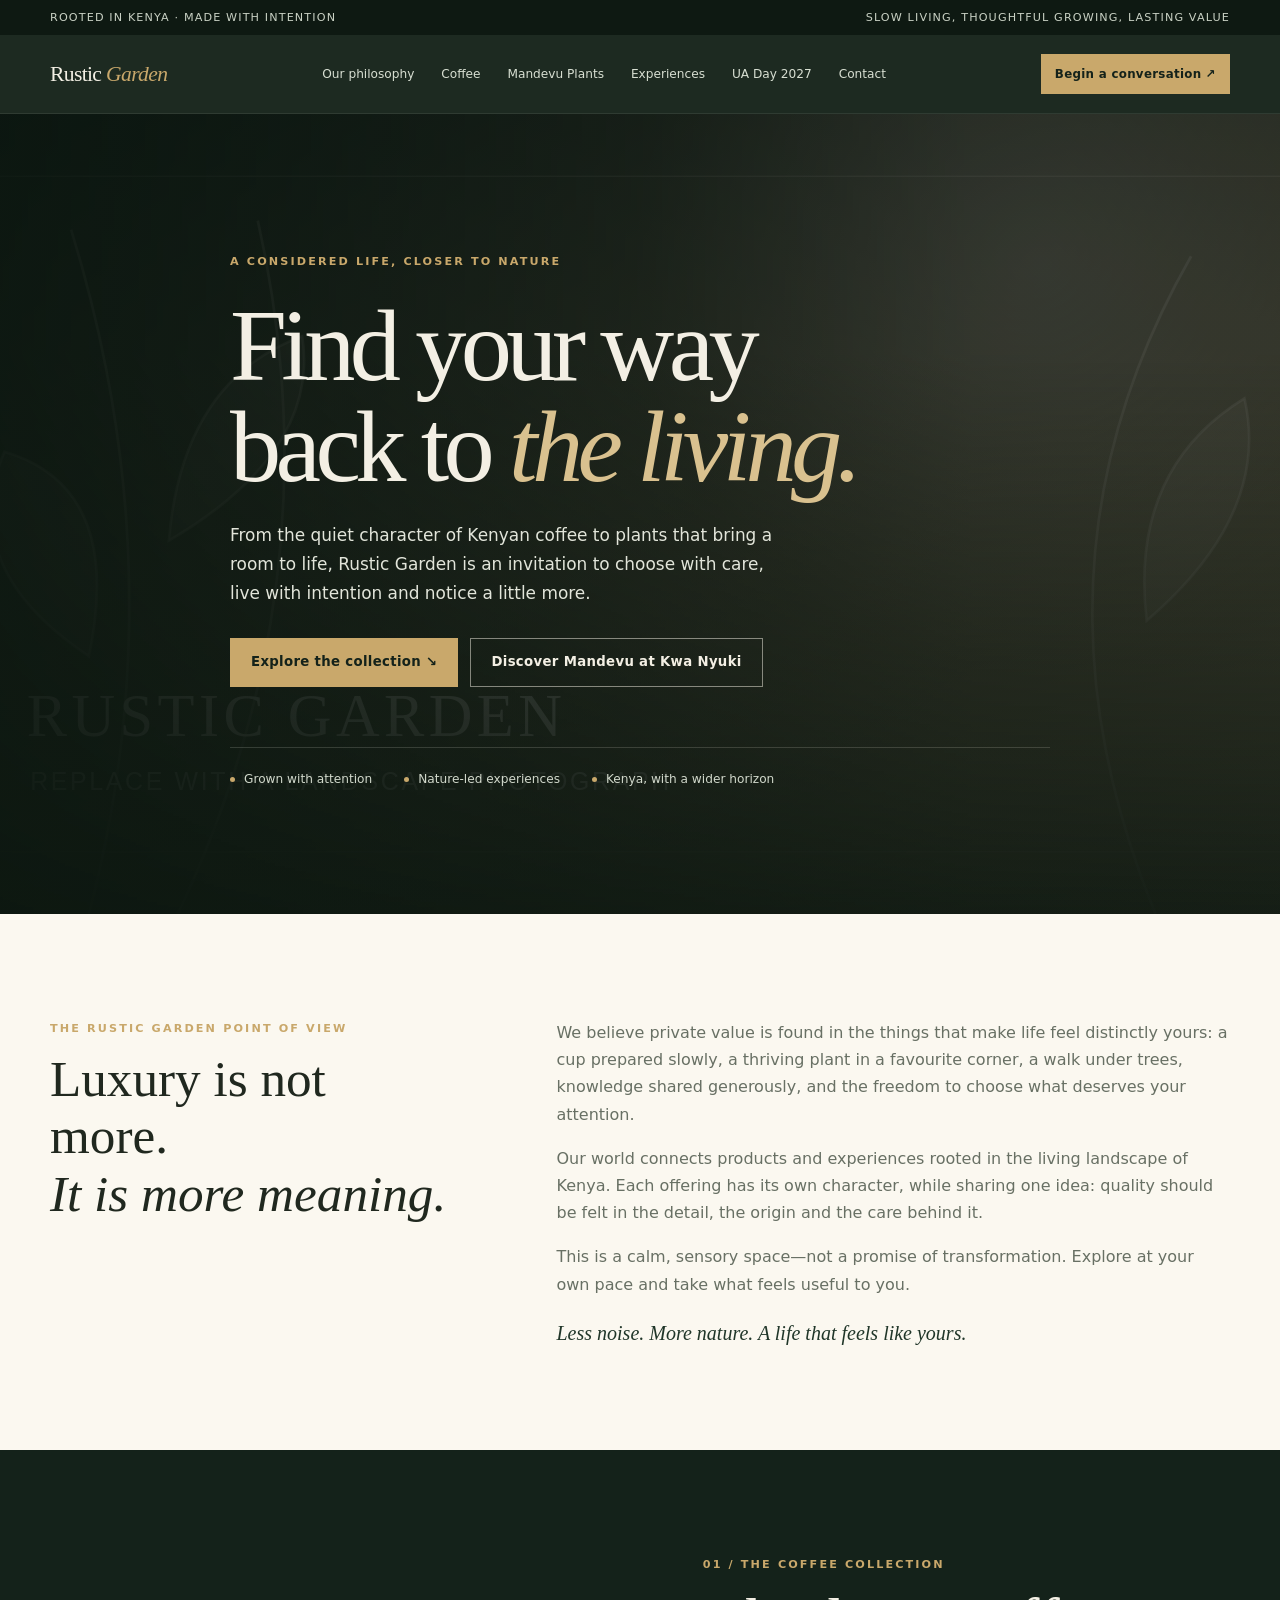
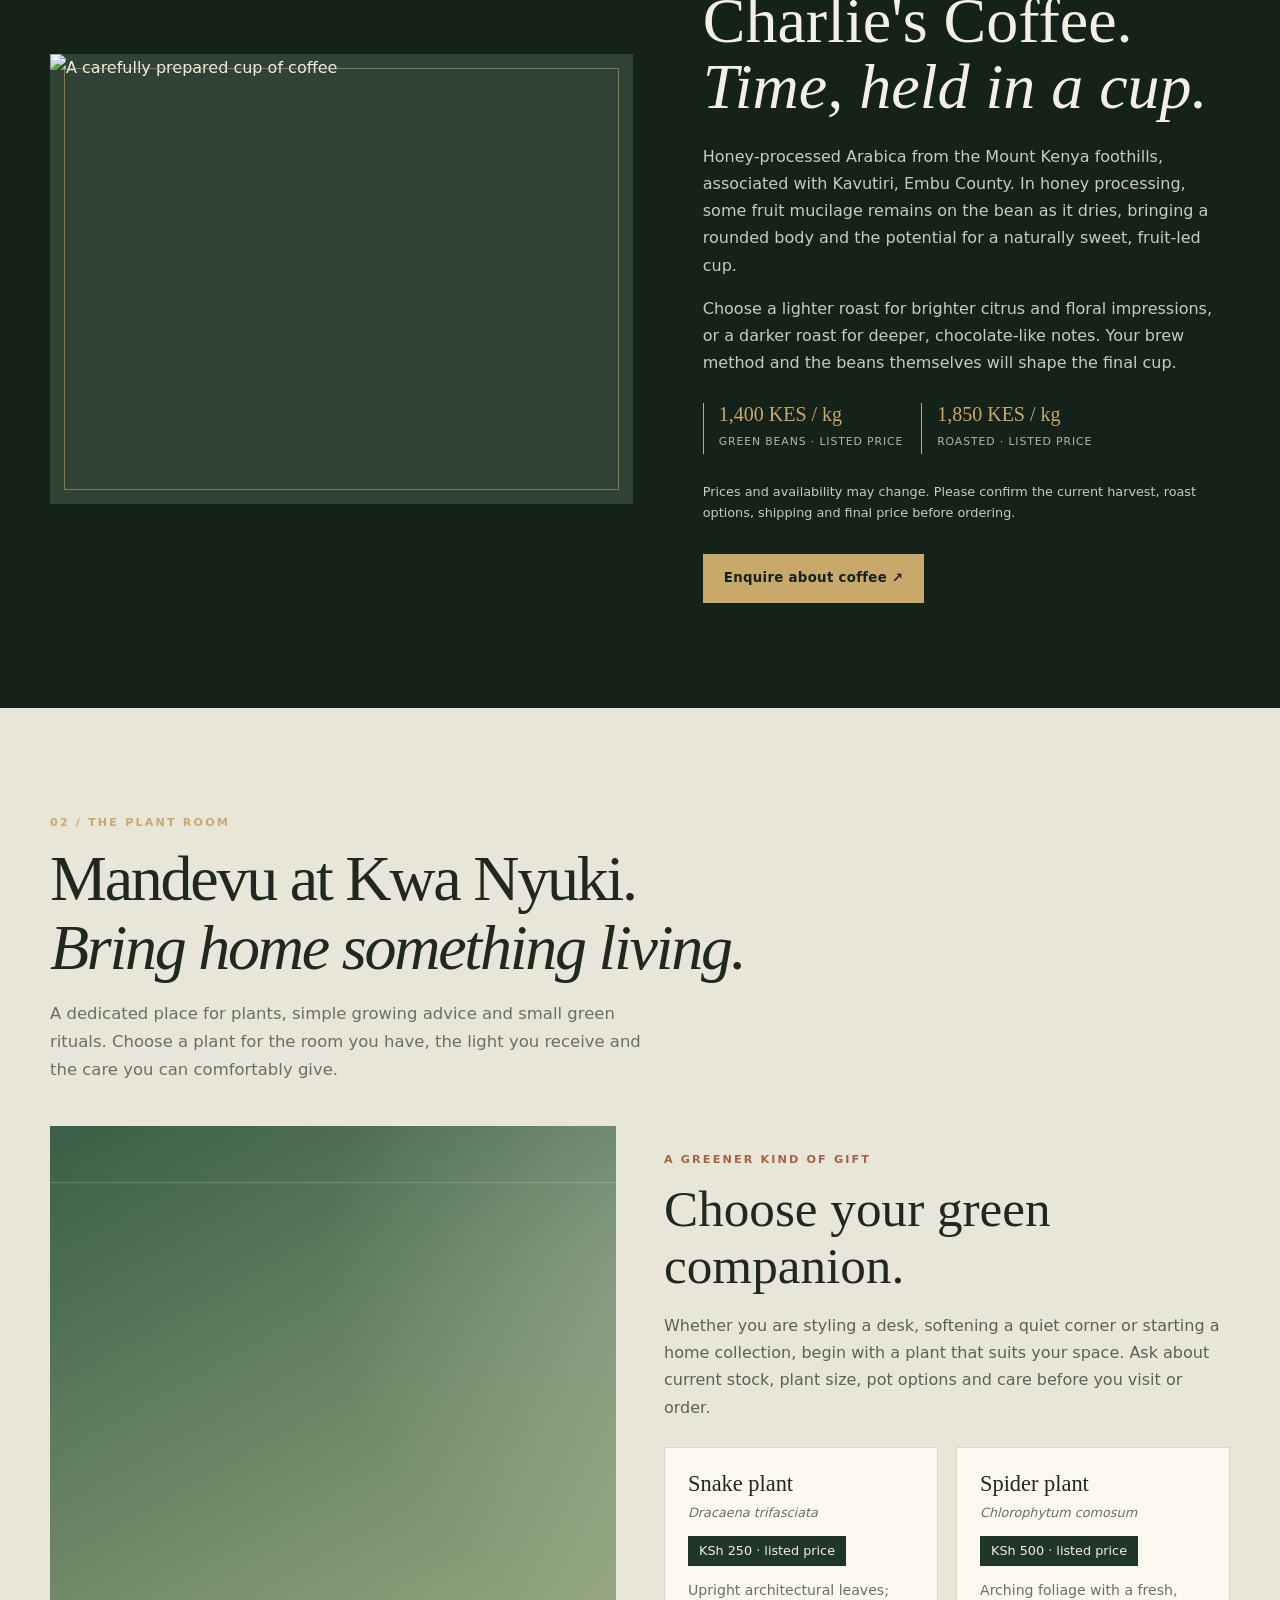
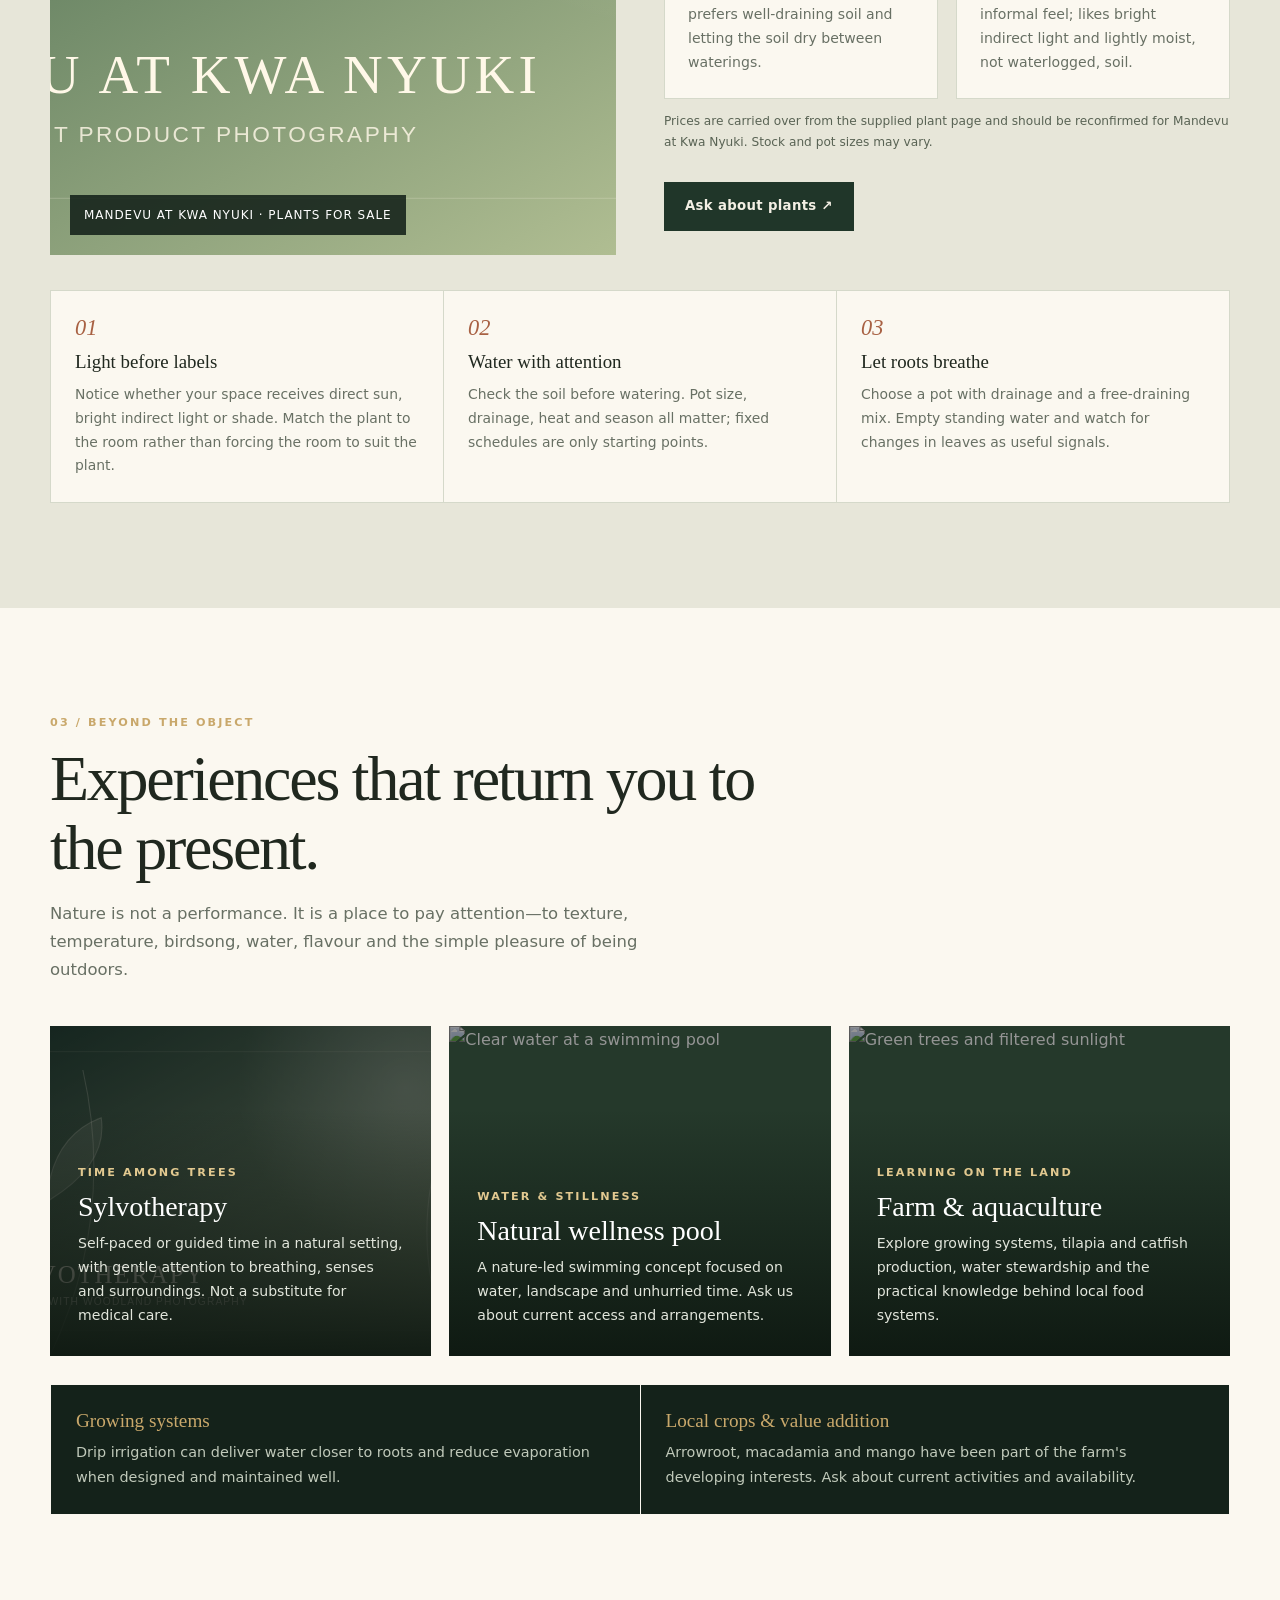
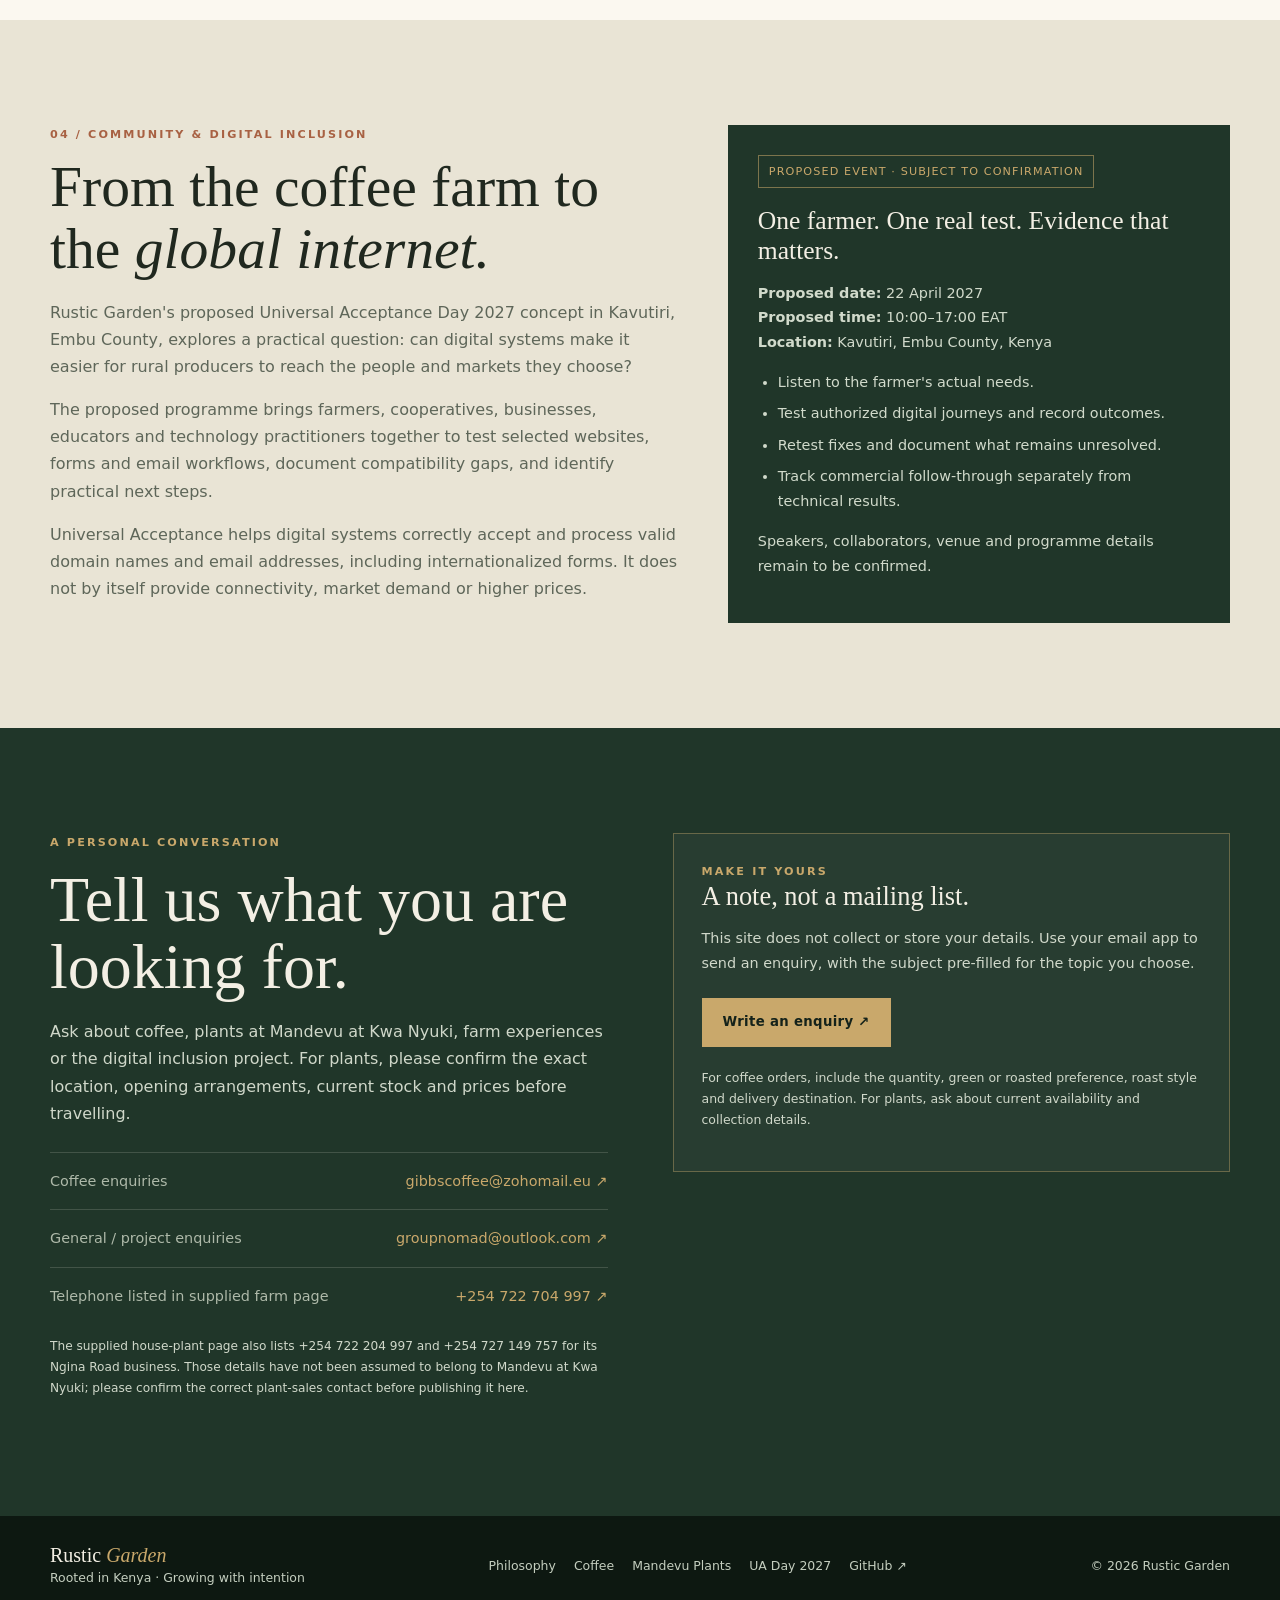
==== commit 06b41c9f: "Update index.html" ====
--- a/index.html
+++ b/index.html
@@ -3,609 +3,119 @@
 <head>
 <meta charset="utf-8">
 <meta name="viewport" content="width=device-width, initial-scale=1">
-<meta name="theme-color" content="#14221a">
-<title>Mandevu at Kwa Nyuki — Living plants, simple care | Rustic Garden</title>
-<meta name="description" content="Mandevu at Kwa Nyuki: house plants, simple growing advice and small green rituals from Rustic Garden, rooted in Kenya. Also Charlie's Coffee, nature experiences and community-led digital inclusion.">
-<link rel="icon" href="assets/img/favicon.svg" type="image/svg+xml">
-<link rel="canonical" href="https://groupdougie.github.io/rustic-garden/">
+<meta name="theme-color" content="#17271d">
+<title>Rustic Garden — A quieter kind of luxury</title>
+<meta name="description" content="Discover Charlie's Coffee, living plants at Mandevu at Kwa Nyuki, restorative nature experiences and community-led digital inclusion from Kenya.">
 <meta property="og:type" content="website">
-<meta property="og:site_name" content="Rustic Garden">
-<meta property="og:title" content="Mandevu at Kwa Nyuki — Bring home something living">
-<meta property="og:description" content="Plants, simple care advice and considered living, rooted in Kenya.">
-<meta property="og:url" content="https://groupdougie.github.io/rustic-garden/">
-<meta property="og:image" content="https://groupdougie.github.io/rustic-garden/assets/img/og-image.svg">
-<meta name="twitter:card" content="summary_large_image">
+<meta property="og:title" content="Rustic Garden — A quieter kind of luxury">
+<meta property="og:description" content="Coffee, plants and considered living, rooted in Kenya.">
 <link rel="preconnect" href="https://fonts.googleapis.com">
 <link rel="preconnect" href="https://fonts.gstatic.com" crossorigin>
 <link href="https://fonts.googleapis.com/css2?family=DM+Sans:wght@300;400;500;600&family=Playfair+Display:ital,wght@0,400;0,500;0,600;1,400;1,500&display=swap" rel="stylesheet">
-
-<!-- Styles are inline so this page works on its own. Move them to a .css file later if you prefer. -->
 <style>
-:root{
-  --forest:#14221a; --forest-2:#1e3328; --moss:#3f6b4f; --sage:#a9c3ae;
-  --cream:#f6f0e4; --paper:#fbf8f1; --clay:#b5653a; --ink:#1b1f1c; --muted:#5d665f;
-  --radius:16px; --shadow:0 14px 40px rgba(20,34,26,.14);
-  --serif:"Playfair Display",Georgia,serif; --sans:"DM Sans",system-ui,-apple-system,"Segoe UI",sans-serif;
-}
-*{box-sizing:border-box}
-html{scroll-behavior:smooth;scroll-padding-top:84px}
-body{margin:0;font-family:var(--sans);color:var(--ink);background:var(--paper);line-height:1.65;-webkit-font-smoothing:antialiased}
-img{max-width:100%;height:auto;display:block}
-a{color:inherit}
-h1,h2,h3{font-family:var(--serif);font-weight:500;line-height:1.15;margin:0 0 .5em}
-h1{font-size:clamp(2.6rem,6vw,4.8rem)}
-h2{font-size:clamp(1.9rem,3.6vw,2.9rem)}
-h3{font-size:1.3rem}
-em{font-style:italic}
-p{margin:0 0 1em}
-.wrap{width:min(1180px,100% - 40px);margin-inline:auto}
-.skip{position:absolute;left:-999px;top:8px;background:#fff;padding:8px 14px;border-radius:8px;z-index:200}
-.skip:focus{left:8px}
-:focus-visible{outline:3px solid var(--clay);outline-offset:2px}
-
-.eyebrow{font-size:.74rem;letter-spacing:.16em;text-transform:uppercase;font-weight:600;color:var(--sage);margin-bottom:14px}
-.eyebrow.clay{color:var(--clay)}
-.muted{color:var(--muted)}
-.section{padding:clamp(60px,9vw,110px) 0}
-.section-head{max-width:700px;margin-bottom:44px}
-.section-head p{color:var(--muted);font-size:1.05rem}
-
-.btn{display:inline-flex;align-items:center;gap:6px;padding:12px 22px;border-radius:999px;background:var(--clay);color:#fff;text-decoration:none;font-weight:500;font-size:.92rem;border:1.5px solid var(--clay);cursor:pointer;transition:transform .2s,background .2s}
-.btn:hover{transform:translateY(-2px);background:#9d5430}
-.btn-ghost{background:transparent;color:inherit;border-color:currentColor}
-.btn-ghost:hover{background:rgba(255,255,255,.12)}
-.btn-dark{background:var(--forest);border-color:var(--forest)}
-.btn-dark:hover{background:var(--forest-2)}
-.btn-sm{padding:9px 16px;font-size:.84rem}
-.actions{display:flex;flex-wrap:wrap;gap:12px;margin-top:22px}
-
-/* top line + nav */
-.topline{background:var(--forest);color:var(--sage);font-size:.76rem;padding:8px 0}
-.topline .wrap{display:flex;justify-content:space-between;gap:16px;flex-wrap:wrap}
-.nav{position:sticky;top:0;z-index:100;background:rgba(251,248,241,.94);backdrop-filter:blur(10px);border-bottom:1px solid rgba(20,34,26,.1)}
-.nav-inner{display:flex;align-items:center;justify-content:space-between;gap:20px;padding:14px 0}
-.brand{text-decoration:none;font-family:var(--serif);font-size:1.35rem;line-height:1.1}
-.brand small{display:block;font-family:var(--sans);font-size:.66rem;letter-spacing:.14em;text-transform:uppercase;color:var(--muted);margin-top:3px}
-.nav-links{display:flex;align-items:center;gap:22px;font-size:.92rem}
-.nav-links a{text-decoration:none}
-.nav-links a:hover{color:var(--clay)}
-.nav-actions{display:flex;align-items:center;gap:10px}
-.menu-btn{display:none;background:none;border:1.5px solid var(--forest);border-radius:999px;padding:9px 16px;font:inherit;cursor:pointer}
-
-.nav-more{position:relative}
-.nav-more summary{cursor:pointer;list-style:none}
-.nav-more summary::-webkit-details-marker{display:none}
-.nav-more summary::after{content:" ▾";font-size:.8em}
-.nav-more[open] summary::after{content:" ▴"}
-.nav-menu{position:absolute;top:calc(100% + 14px);left:-12px;min-width:290px;background:var(--forest);color:#fff;border-radius:12px;padding:10px;box-shadow:var(--shadow);display:grid;gap:2px;z-index:60}
-.nav-menu a{padding:9px 12px;border-radius:8px}
-.nav-menu a:hover,.nav-menu a:focus-visible{background:rgba(255,255,255,.12);color:#fff}
-.nav-menu hr{border:0;border-top:1px solid rgba(255,255,255,.2);margin:6px 0}
-.nav-menu .nav-label{font-size:.68rem;letter-spacing:.14em;text-transform:uppercase;color:var(--sage);padding:6px 12px 2px}
-
-/* hero */
-.hero{position:relative;color:#fff;background:var(--forest);overflow:hidden}
-.hero-image{position:absolute;inset:0}
-.hero-image img{width:100%;height:100%;object-fit:cover;opacity:.55}
-.hero::after{content:"";position:absolute;inset:0;background:linear-gradient(90deg,rgba(20,34,26,.9) 10%,rgba(20,34,26,.25))}
-.hero-content{position:relative;z-index:2;padding:clamp(80px,13vw,170px) 0 clamp(60px,9vw,110px);max-width:1180px}
-.hero-content h1 em{color:var(--sage)}
-.hero-lead{max-width:560px;font-size:1.12rem;color:#e6ece6}
-.hero-foot{display:flex;flex-wrap:wrap;gap:22px;margin-top:38px;font-size:.84rem;color:var(--sage)}
-.dot{display:inline-block;width:7px;height:7px;border-radius:50%;background:var(--clay);margin-right:7px}
-
-.strip{background:var(--cream);border-bottom:1px solid rgba(20,34,26,.08)}
-.strip-grid{display:grid;grid-template-columns:repeat(4,1fr);gap:20px;padding:26px 0}
-.strip-item strong{display:block;font-family:var(--serif);font-size:1.05rem}
-.strip-item span{font-size:.85rem;color:var(--muted)}
-
-/* plants */
-.plant-grid{display:grid;grid-template-columns:repeat(3,1fr);gap:26px}
-.plant-card{background:#fff;border-radius:var(--radius);overflow:hidden;box-shadow:0 6px 24px rgba(20,34,26,.08);display:flex;flex-direction:column;transition:transform .25s,box-shadow .25s}
-.plant-card:hover{transform:translateY(-5px);box-shadow:var(--shadow)}
-.ph{background:var(--cream);aspect-ratio:10/11;overflow:hidden}
-.ph img{width:100%;height:100%;object-fit:cover}
-.plant-body{padding:24px;display:flex;flex-direction:column;flex:1}
-.plant-body h3{margin-bottom:2px}
-.latin{font-style:italic;color:var(--muted);font-size:.88rem;margin-bottom:12px}
-.tag-price{align-self:flex-start;background:var(--forest);color:#fff;font-size:.78rem;padding:4px 12px;border-radius:999px;margin-bottom:14px}
-.tag-price.soft{background:var(--cream);color:var(--forest);border:1px solid rgba(20,34,26,.2)}
-.plant-body p{color:var(--muted);font-size:.95rem;flex:1}
-.fineprint{margin-top:26px;font-size:.82rem;color:var(--muted)}
-
-/* finder */
-.finder{background:var(--forest);color:#fff}
-.finder-grid{display:grid;grid-template-columns:1fr 1fr;gap:56px;align-items:center}
-.finder p{color:#d5ded6}
-.choices{display:grid;gap:12px;margin-top:26px}
-.choice{text-align:left;font:inherit;font-weight:500;color:#fff;background:rgba(255,255,255,.06);border:1.5px solid rgba(255,255,255,.25);border-radius:12px;padding:15px 18px;cursor:pointer;transition:background .2s,border-color .2s}
-.choice small{display:block;font-weight:400;color:var(--sage)}
-.choice:hover{background:rgba(255,255,255,.12)}
-.choice[aria-pressed="true"]{background:var(--clay);border-color:var(--clay)}
-.choice[aria-pressed="true"] small{color:#fff}
-.result{display:grid;grid-template-columns:.9fr 1.1fr;background:#fff;color:var(--ink);border-radius:var(--radius);overflow:hidden;box-shadow:var(--shadow)}
-.result .ph{aspect-ratio:auto;height:100%;min-height:280px}
-.result-body{padding:28px}
-.result-body p{color:var(--muted)}
-.result-body .eyebrow{color:var(--clay)}
-
-/* care */
-.care{background:var(--cream)}
-.care-grid{display:grid;grid-template-columns:repeat(3,1fr);gap:24px}
-.care-card{background:#fff;border-radius:var(--radius);padding:30px;border-top:4px solid var(--moss)}
-.care-card .num{font-family:var(--serif);font-size:2.2rem;color:var(--clay);line-height:1;margin-bottom:12px}
-.care-card p{color:var(--muted);margin:0}
-
-/* gallery */
-.gallery-grid{display:grid;grid-template-columns:repeat(4,1fr);gap:14px}
-.tile{margin:0;position:relative;border-radius:14px;overflow:hidden;aspect-ratio:1}
-.tile.wide{grid-column:span 2;grid-row:span 2}
-.tile img{width:100%;height:100%;object-fit:cover;transition:transform .5s}
-.tile:hover img{transform:scale(1.05)}
-.tile figcaption{position:absolute;left:0;right:0;bottom:0;padding:26px 14px 12px;color:#fff;font-size:.84rem;background:linear-gradient(transparent,rgba(20,34,26,.8))}
-
-/* faq */
-.faq-grid{display:grid;grid-template-columns:.8fr 1.2fr;gap:56px}
-details{border-bottom:1px solid rgba(20,34,26,.15);padding:4px 0}
-details summary{cursor:pointer;font-weight:500;padding:16px 28px 16px 0;list-style:none;position:relative}
-details summary::-webkit-details-marker{display:none}
-details summary::after{content:"+";position:absolute;right:4px;top:12px;font-size:1.4rem;color:var(--clay)}
-details[open]>summary::after{content:"−"}
-details p{color:var(--muted);padding-bottom:12px}
-
-/* explore */
-.explore{background:var(--cream)}
-.explore-grid{display:grid;grid-template-columns:repeat(3,1fr);gap:22px}
-.explore-card{display:block;text-decoration:none;background:#fff;border-radius:var(--radius);padding:26px;border:1px solid rgba(20,34,26,.08);transition:transform .25s,box-shadow .25s,border-color .25s}
-.explore-card:hover{transform:translateY(-4px);box-shadow:var(--shadow);border-color:var(--clay)}
-.explore-card .eyebrow{color:var(--clay);margin-bottom:8px}
-.explore-card p{color:var(--muted);font-size:.93rem;margin:0}
-.explore-card h3{display:flex;justify-content:space-between;gap:10px}
-.learn-list{margin-top:34px;display:flex;flex-wrap:wrap;gap:10px}
-.learn-list a{text-decoration:none;font-size:.88rem;padding:9px 16px;border-radius:999px;background:#fff;border:1px solid rgba(20,34,26,.18)}
-.learn-list a:hover{border-color:var(--clay);color:var(--clay)}
-
-/* world / coffee / experiences / event */
-.world-head{padding:clamp(60px,8vw,100px) 0 40px;background:var(--forest);color:#fff}
-.world-head .section-head{margin:0}
-.world-head p{color:#d5ded6}
-.dark{background:var(--forest);color:#fff}
-.coffee-grid{display:grid;grid-template-columns:1fr 1fr;gap:56px;align-items:center}
-.photo-frame{border-radius:var(--radius);overflow:hidden;box-shadow:var(--shadow)}
-.coffee-copy p{color:#d5ded6}
-.coffee-copy h2 em{color:var(--sage)}
-.price-line{display:flex;flex-wrap:wrap;gap:16px;margin:24px 0 12px}
-.price{background:rgba(255,255,255,.08);border:1px solid rgba(255,255,255,.2);border-radius:12px;padding:14px 20px}
-.price strong{display:block;font-family:var(--serif);font-size:1.3rem}
-.price small{color:var(--sage)}
-.note{font-size:.82rem;color:var(--sage)!important}
-
-.experience-grid{display:grid;grid-template-columns:repeat(3,1fr);gap:26px}
-.experience img{border-radius:var(--radius);margin-bottom:16px;aspect-ratio:4/3;object-fit:cover;width:100%}
-.experience p{color:var(--muted)}
-.extra-grid{display:grid;grid-template-columns:1fr 1fr;gap:22px;margin-top:40px}
-.extra{background:var(--cream);border-radius:var(--radius);padding:26px}
-.extra p{margin:0;color:var(--muted)}
-
-.event{background:var(--cream)}
-.event-banner{border-radius:var(--radius);overflow:hidden;margin-bottom:40px;max-height:360px}
-.event-banner img{width:100%;height:100%;object-fit:cover}
-.event-grid{display:grid;grid-template-columns:1.2fr .8fr;gap:48px}
-.event-grid h2 em{color:var(--clay)}
-.event-grid p{color:var(--muted)}
-.event-panel{background:var(--forest);color:#fff;border-radius:var(--radius);padding:30px;align-self:start}
-.event-panel p,.event-panel li{color:#d5ded6;font-size:.93rem}
-.event-label{display:inline-block;font-size:.7rem;letter-spacing:.12em;text-transform:uppercase;background:var(--clay);padding:5px 12px;border-radius:999px;margin-bottom:16px}
-.event-panel ul{padding-left:18px}
-
-/* contact */
-.visit{background:var(--forest);color:#fff}
-.visit-grid{display:grid;grid-template-columns:1.1fr .9fr;gap:56px}
-.visit p{color:#d5ded6}
-.contact-list{margin-top:28px;display:grid;gap:16px}
-.contact-item span{display:block;font-size:.74rem;letter-spacing:.14em;text-transform:uppercase;color:var(--sage)}
-.contact-item a{font-family:var(--serif);font-size:1.25rem;text-decoration:none;border-bottom:1px solid rgba(255,255,255,.3)}
-.contact-box{background:rgba(255,255,255,.07);border:1px solid rgba(255,255,255,.2);border-radius:var(--radius);padding:30px;align-self:start}
-.contact-box .btn{margin:6px 8px 6px 0}
-
-.footer{background:#0d1812;color:var(--sage);padding:44px 0;font-size:.88rem}
-.footer .wrap{display:grid;grid-template-columns:1.3fr 1.5fr auto;gap:30px;align-items:start}
-.footer-brand{font-family:var(--serif);font-size:1.5rem;color:#fff}
-.footer-links{display:flex;flex-wrap:wrap;gap:8px 18px}
-.footer-links a{text-decoration:none}
-.footer-links a:hover{color:#fff}
-
-/* reveal */
-.reveal{opacity:0;transform:translateY(22px);transition:opacity .7s ease,transform .7s ease}
-.reveal.in{opacity:1;transform:none}
-@media (prefers-reduced-motion:reduce){.reveal{opacity:1;transform:none;transition:none}html{scroll-behavior:auto}}
-
-/* responsive */
-@media (max-width:1000px){
-  .plant-grid,.care-grid,.experience-grid,.explore-grid{grid-template-columns:1fr 1fr}
-  .finder-grid,.faq-grid,.coffee-grid,.event-grid,.visit-grid{grid-template-columns:1fr;gap:36px}
-  .gallery-grid{grid-template-columns:repeat(2,1fr)}
-  .strip-grid{grid-template-columns:1fr 1fr}
-  .footer .wrap{grid-template-columns:1fr}
-}
-@media (max-width:900px){
-  .menu-btn{display:inline-block}
-  .nav-actions .btn{display:none}
-  .nav-links{display:none;position:absolute;top:100%;left:0;right:0;flex-direction:column;align-items:flex-start;gap:0;background:var(--paper);padding:10px 20px 20px;border-bottom:1px solid rgba(20,34,26,.12);max-height:75vh;overflow:auto}
-  .nav-links.open{display:flex}
-  .nav-links>a,.nav-more summary{padding:12px 0;width:100%}
-  .nav-more{width:100%}
-  .nav-menu{position:static;box-shadow:none;min-width:0;margin-top:4px}
-}
-@media (max-width:640px){
-  .plant-grid,.care-grid,.experience-grid,.explore-grid,.extra-grid{grid-template-columns:1fr}
-  .result{grid-template-columns:1fr}
-  .result .ph{min-height:220px}
-  .topline .wrap span:last-child{display:none}
-}
+:root{--night:#14221a;--forest:#203629;--moss:#667b5b;--sage:#aebda2;--paper:#f3efe4;--cream:#fbf8f0;--gold:#c9a86b;--clay:#a86143;--ink:#20281f;--muted:#687064;--line:rgba(243,239,228,.16);--darkline:#dcd7c9;--serif:"Playfair Display",Georgia,serif;--sans:"DM Sans",system-ui,sans-serif}
+*{box-sizing:border-box}html{scroll-behavior:smooth;scroll-padding-top:90px}body{margin:0;background:var(--paper);color:var(--ink);font:300 16px/1.7 var(--sans);-webkit-font-smoothing:antialiased}body.menu-open{overflow:hidden}a{color:inherit;text-decoration:none}button,input{font:inherit}button,a{-webkit-tap-highlight-color:transparent}a:focus-visible,button:focus-visible,input:focus-visible{outline:2px solid var(--gold);outline-offset:4px}img{display:block;width:100%;height:100%;object-fit:cover}.wrap{width:min(1180px,calc(100% - 48px));margin:auto}.eyebrow{font-size:.7rem;letter-spacing:.19em;text-transform:uppercase;color:var(--gold);font-weight:600}.serif{font-family:var(--serif)}.muted{color:var(--muted)}.section{padding:105px 0}.section-head{max-width:720px;margin-bottom:42px}.section-head h2{font:400 clamp(2.25rem,5vw,4.2rem)/1.08 var(--serif);letter-spacing:-.035em;margin:12px 0 18px}.section-head p{max-width:620px;color:var(--muted);font-size:1.03rem}.btn{display:inline-flex;align-items:center;justify-content:center;gap:12px;min-height:49px;padding:12px 20px;border:1px solid var(--gold);background:var(--gold);color:var(--night);font-weight:600;font-size:.83rem;letter-spacing:.025em;transition:transform .25s,background .25s,border-color .25s}.btn:hover{transform:translateY(-2px);background:#d7bb83;border-color:#d7bb83}.btn-ghost{background:transparent;color:var(--paper);border-color:rgba(243,239,228,.5)}.btn-ghost:hover{color:var(--night)}.btn-dark{background:var(--forest);color:var(--paper);border-color:var(--forest)}.btn-dark:hover{background:var(--night);color:var(--paper);border-color:var(--night)}.topline{background:#0e1912;color:#c9d1c4;font-size:.7rem;letter-spacing:.1em;text-transform:uppercase;padding:8px 0}.topline .wrap{display:flex;justify-content:space-between;gap:14px;flex-wrap:wrap}.nav{position:sticky;top:0;z-index:20;background:rgba(20,34,26,.96);color:var(--paper);border-bottom:1px solid rgba(255,255,255,.08);backdrop-filter:blur(16px)}.nav-inner{min-height:78px;display:flex;align-items:center;justify-content:space-between;gap:22px}.brand{font:500 1.35rem var(--serif);white-space:nowrap;letter-spacing:-.03em}.brand em{color:var(--gold);font-weight:400}.nav-links{display:flex;align-items:center;gap:clamp(12px,2.1vw,29px)}.nav-links a{font-size:.76rem;color:#d8dfd2;transition:color .2s;white-space:nowrap}.nav-links a:hover{color:var(--gold)}.nav-actions{display:flex;align-items:center;gap:14px}.nav-actions .btn{min-height:40px;padding:8px 13px;font-size:.74rem}.menu-btn{display:none;background:none;border:1px solid var(--line);color:var(--paper);padding:9px 12px}.hero{position:relative;min-height:670px;min-height:min(820px,calc(100svh - 100px));display:flex;align-items:flex-end;background:var(--night);color:var(--paper);overflow:hidden}.hero-image{position:absolute;inset:0}.hero-image img{filter:brightness(.48) saturate(.75);transform:scale(1.04);animation:slow-arrive 18s ease-out forwards}.hero-image:after{content:"";position:absolute;inset:0;background:linear-gradient(90deg,rgba(12,23,16,.8),rgba(12,23,16,.18) 76%),linear-gradient(0deg,rgba(12,23,16,.84),transparent 70%)}.hero-content{position:relative;z-index:1;padding:105px 0 92px;max-width:820px}.hero h1{font:400 clamp(3.2rem,8vw,7.3rem)/.99 var(--serif);letter-spacing:-.055em;margin:24px 0}.hero h1 em{color:#d9c18f;font-weight:400}.hero-lead{max-width:560px;color:#e2e5da;font-size:1.06rem}.hero-actions{display:flex;gap:12px;flex-wrap:wrap;margin-top:30px}.hero-foot{display:flex;gap:32px;flex-wrap:wrap;margin-top:60px;padding-top:21px;border-top:1px solid var(--line);font-size:.76rem;color:#d2d9cc}.hero-foot span{display:flex;gap:9px;align-items:center}.dot{width:5px;height:5px;border-radius:50%;background:var(--gold)}.intro{background:var(--cream)}.intro-grid{display:grid;grid-template-columns:.75fr 1.25fr;gap:clamp(35px,8vw,115px);align-items:start}.intro-title{font:400 clamp(2rem,4vw,3.5rem)/1.12 var(--serif);margin:12px 0}.intro-copy p{color:var(--muted);margin:0 0 17px}.signature{font:italic 1.25rem var(--serif);color:var(--forest);margin-top:24px}.dark{background:var(--night);color:var(--paper)}.dark .section-head p{color:#c0c9ba}.dark .section-head h2{color:var(--paper)}.coffee-grid{display:grid;grid-template-columns:1.05fr .95fr;gap:70px;align-items:center}.photo-frame{position:relative;min-height:450px;overflow:hidden;background:#304233}.photo-frame:after{content:"";position:absolute;inset:14px;border:1px solid rgba(201,168,107,.55);pointer-events:none}.photo-frame img{position:absolute;inset:0;transition:transform .8s}.photo-frame:hover img{transform:scale(1.035)}.coffee-copy h2{font:400 clamp(2.5rem,5vw,4.3rem)/1.04 var(--serif);margin:14px 0 22px}.coffee-copy p{color:#c4cebf}.price-line{display:flex;gap:18px;flex-wrap:wrap;margin:27px 0}.price{border-left:1px solid var(--gold);padding-left:15px}.price strong{display:block;font:500 1.25rem var(--serif);color:var(--gold)}.price small{font-size:.68rem;letter-spacing:.08em;text-transform:uppercase;color:#aeb9a9}.note{font-size:.8rem;color:#aeb9a9}.plant-section{background:#e7e6d9}.plant-hero{display:grid;grid-template-columns:1fr 1fr;gap:48px;align-items:stretch}.plant-image{min-height:460px;position:relative;overflow:hidden;background:#b9c5ac}.plant-image img{position:absolute;inset:0}.plant-image .image-caption{position:absolute;bottom:20px;left:20px;background:rgba(20,34,26,.88);color:#fff;padding:10px 14px;font-size:.75rem;letter-spacing:.08em;text-transform:uppercase}.plant-copy{padding:24px 0}.plant-copy h3{font:400 clamp(2rem,4vw,3.3rem)/1.1 var(--serif);margin:12px 0 18px}.plant-copy p{color:#596354}.plant-cards{display:grid;grid-template-columns:repeat(2,1fr);gap:18px;margin-top:26px}.plant-card{background:var(--cream);padding:23px;border:1px solid #d5d9ca}.plant-card h4{font:500 1.4rem var(--serif);margin:0 0 5px}.plant-card .latin{font-size:.8rem;font-style:italic;color:var(--muted)}.plant-card .tag-price{display:inline-block;margin:13px 0;background:var(--forest);color:var(--paper);padding:4px 11px;font-size:.8rem}.plant-card p{font-size:.88rem;margin:0;color:var(--muted)}.care-grid{display:grid;grid-template-columns:repeat(3,1fr);gap:1px;background:#d5d9ca;border:1px solid #d5d9ca;margin-top:35px}.care-card{background:var(--cream);padding:24px}.care-card .num{font:italic 1.4rem var(--serif);color:var(--clay)}.care-card h4{font:500 1.18rem var(--serif);margin:10px 0}.care-card p{font-size:.87rem;color:var(--muted);margin:0}.experiences{background:var(--cream)}.experience-grid{display:grid;grid-template-columns:repeat(3,1fr);gap:18px}.experience{min-height:330px;display:flex;flex-direction:column;justify-content:flex-end;padding:28px;color:white;position:relative;overflow:hidden;background:#25392b}.experience img{position:absolute;inset:0;transition:transform .7s;filter:brightness(.58) saturate(.8)}.experience:hover img{transform:scale(1.04)}.experience:after{content:"";position:absolute;inset:0;background:linear-gradient(0deg,rgba(13,23,16,.92),transparent 75%)}.experience>*:not(img){position:relative;z-index:1}.experience .eyebrow{color:#e2c990}.experience h3{font:400 1.75rem/1.1 var(--serif);margin:10px 0}.experience p{font-size:.88rem;color:#e2e6dc;margin:0}.extra-grid{display:grid;grid-template-columns:repeat(2,1fr);gap:1px;background:var(--line);border:1px solid var(--line);margin-top:28px}.extra{background:var(--night);padding:25px}.extra h3{font:500 1.2rem var(--serif);color:var(--gold);margin:0 0 8px}.extra p{color:#c0c9ba;font-size:.9rem;margin:0}.event{background:#e9e4d5}.event-grid{display:grid;grid-template-columns:1fr .8fr;gap:50px;align-items:start}.event h2{font:400 clamp(2.3rem,4.5vw,4rem)/1.08 var(--serif);margin:12px 0 18px}.event p{color:#5e6659}.event-panel{background:var(--forest);color:var(--paper);padding:30px}.event-panel h3{font:400 1.6rem var(--serif);margin:0 0 12px}.event-panel p,.event-panel li{font-size:.9rem;color:#d1dacb}.event-panel ul{padding-left:20px}.event-panel li{margin:7px 0}.event-label{display:inline-block;border:1px solid rgba(201,168,107,.55);padding:6px 10px;color:var(--gold);font-size:.7rem;letter-spacing:.1em;text-transform:uppercase;margin-bottom:18px}.visit{background:var(--forest);color:var(--paper)}.visit-grid{display:grid;grid-template-columns:1fr 1fr;gap:65px;align-items:start}.visit h2{font:400 clamp(2.5rem,5vw,4.3rem)/1.05 var(--serif);margin:14px 0 18px}.visit p{color:#d0d8ca}.contact-list{display:grid;gap:0;margin-top:25px}.contact-item{display:flex;justify-content:space-between;gap:15px;padding:16px 0;border-top:1px solid var(--line);font-size:.9rem}.contact-item span:first-child{color:#aeb9a9}.contact-item a{color:var(--gold)}.contact-box{padding:28px;border:1px solid rgba(201,168,107,.4);background:rgba(255,255,255,.035)}.contact-box h3{font:400 1.65rem var(--serif);margin:0 0 12px}.contact-box p{font-size:.9rem}.contact-box .btn{margin-top:8px}.footer{background:#0d1811;color:#c4cebf;padding:28px 0;font-size:.78rem}.footer .wrap{display:flex;justify-content:space-between;align-items:center;gap:18px;flex-wrap:wrap}.footer-brand{font:500 1.25rem var(--serif);color:var(--paper)}.footer-brand em{color:var(--gold)}.footer-links{display:flex;gap:18px;flex-wrap:wrap}.footer-links a:hover{color:var(--gold)}.fineprint{font-size:.76rem;color:#a9b3a4;max-width:700px;margin-top:12px}.reveal{opacity:0;transform:translateY(18px);transition:opacity .8s ease,transform .8s ease}.reveal.in{opacity:1;transform:none}@keyframes slow-arrive{to{transform:scale(1)}}@media(prefers-reduced-motion:reduce){html{scroll-behavior:auto}*,*:before,*:after{animation-duration:.01ms!important;animation-iteration-count:1!important;transition-duration:.01ms!important}.reveal{opacity:1;transform:none}}@media(max-width:980px){.nav-links{gap:12px}.nav-links a{font-size:.7rem}.nav-actions .btn{display:none}.coffee-grid{gap:38px}.event-grid,.visit-grid{gap:32px}}@media(max-width:760px){.wrap{width:min(100% - 34px,1180px)}.topline .wrap{justify-content:center;text-align:center}.nav-inner{min-height:68px}.menu-btn{display:block}.nav-links{display:none;position:absolute;top:68px;left:0;right:0;padding:20px 24px 26px;background:var(--night);border-bottom:1px solid var(--line);flex-direction:column;align-items:flex-start;gap:18px}.nav-links.open{display:flex}.nav-links a{font-size:.95rem}.hero{min-height:700px}.hero-content{padding:90px 0 55px}.hero h1{font-size:clamp(3.2rem,14vw,5.7rem)}.hero-foot{margin-top:40px;gap:14px 22px}.section{padding:72px 0}.intro-grid,.coffee-grid,.plant-hero,.event-grid,.visit-grid{grid-template-columns:1fr}.intro-grid{gap:24px}.photo-frame,.plant-image{min-height:350px}.coffee-grid{gap:32px}.plant-hero{gap:24px}.experience-grid{grid-template-columns:1fr}.experience{min-height:300px}.care-grid{grid-template-columns:1fr}.event-panel{padding:24px}.extra-grid{grid-template-columns:1fr}.plant-cards{gap:12px}.plant-card{padding:17px}}@media(max-width:430px){.plant-cards{grid-template-columns:1fr}.hero-actions .btn{width:100%}.contact-item{flex-direction:column;gap:4px}}
 </style>
-<noscript><style>.reveal{opacity:1;transform:none}</style></noscript>
 </head>
 <body>
-<a class="skip" href="#main">Skip to content</a>
-<div class="topline"><div class="wrap"><span>A Rustic Garden plant room · Rooted in Kenya</span><span>Slow living, thoughtful growing, lasting value</span></div></div>
-
+<div class="topline"><div class="wrap"><span>Rooted in Kenya · Made with intention</span><span>Slow living, thoughtful growing, lasting value</span></div></div>
 <header class="nav">
   <div class="wrap nav-inner">
-    <a class="brand" href="#home" aria-label="Mandevu at Kwa Nyuki, home">Mandevu <em>at Kwa Nyuki</em><small>by Rustic Garden</small></a>
+    <a class="brand" href="#home" aria-label="Rustic Garden home">Rustic <em>Garden</em></a>
     <nav class="nav-links" id="navLinks" aria-label="Main navigation">
-      <a href="#collection">Plants</a>
-      <a href="#finder">Find your plant</a>
-      <a href="#care">Care</a>
-      <a href="#gallery">Gallery</a>
-      <a href="#faq">Questions</a>
-
-      <details class="nav-more">
-        <summary>Rustic Garden</summary>
-        <div class="nav-menu">
-          <a href="#rustic-garden">About Rustic Garden</a>
-          <a href="coffee.html">Coffee</a>
-          <a href="product.html">Products</a>
-          <a href="consulting.html">Consulting</a>
-          <a href="internet.html">Internet &amp; UA Day</a>
-          <a href="wellbeing.html">Wellbeing</a>
-          <a href="payment.html">Payment</a>
-          <hr>
-          <div class="nav-label">Learn</div>
-          <a href="coffee_extraction_masterclass.html">Coffee extraction masterclass</a>
-          <a href="soil_classification_lecture.html">Soil classification lecture</a>
-          <a href="kavutiri_farm_calendar_kids.html">Farm calendar for kids</a>
-          <a href="phyllanthus_niruri_research.html">Phyllanthus niruri research</a>
-          <a href="coffee_research_compendium.md.pdf" target="_blank" rel="noopener">Coffee research (PDF) ↗</a>
-        </div>
-      </details>
-
-      <a href="#visit">Contact</a>
+      <a href="#story">Our philosophy</a><a href="#coffee">Coffee</a><a href="#mandevu">Mandevu Plants</a><a href="#experiences">Experiences</a><a href="#ua-day">UA Day 2027</a><a href="#visit">Contact</a>
     </nav>
-    <div class="nav-actions">
-      <a class="btn" href="#visit">Ask about plants ↗</a>
-      <button class="menu-btn" id="menuBtn" aria-expanded="false" aria-controls="navLinks">Menu ☰</button>
+    <div class="nav-actions"><a class="btn" href="#visit">Begin a conversation ↗</a><button class="menu-btn" id="menuBtn" aria-expanded="false" aria-controls="navLinks">Menu ☰</button></div>
+  </div>
+</header>
+<main id="home">
+<section class="hero">
+  <div class="hero-image" aria-hidden="true"><img src="data:image/svg+xml;charset=UTF-8,%3Csvg%20xmlns%3D%22http%3A%2F%2Fwww.w3.org%2F2000%2Fsvg%22%20viewBox%3D%220%200%201600%20900%22%20role%3D%22img%22%20aria-label%3D%22Rustic%20Garden%20image%20placeholder%22%3E%3Cdefs%3E%3ClinearGradient%20id%3D%22g%22%20x1%3D%220%22%20y1%3D%220%22%20x2%3D%221%22%20y2%3D%221%22%3E%3Cstop%20stop-color%3D%22%23102f27%22%2F%3E%3Cstop%20offset%3D%221%22%20stop-color%3D%22%23b6a16e%22%2F%3E%3C%2FlinearGradient%3E%3CradialGradient%20id%3D%22r%22%3E%3Cstop%20stop-color%3D%22%23fff%22%20stop-opacity%3D%22.2%22%2F%3E%3Cstop%20offset%3D%221%22%20stop-color%3D%22%23fff%22%20stop-opacity%3D%220%22%2F%3E%3C%2FradialGradient%3E%3C%2Fdefs%3E%3Crect%20width%3D%221600%22%20height%3D%22900%22%20fill%3D%22url%28%23g%29%22%2F%3E%3Ccircle%20cx%3D%221250%22%20cy%3D%22170%22%20r%3D%22460%22%20fill%3D%22url%28%23r%29%22%2F%3E%3Cg%20fill%3D%22none%22%20stroke%3D%22%23f7f0df%22%20stroke-opacity%3D%22.24%22%20stroke-width%3D%223%22%3E%3Cpath%20d%3D%22M180%20900%20Q280%20520%20160%20130%20M280%20900%20Q460%20520%20370%20120%20M1380%20900%20Q1220%20510%201420%20160%22%2F%3E%3Cpath%20d%3D%22M180%20610%20Q30%20510%2085%20380%20Q220%20420%20180%20610Z%22%20fill%3D%22%23f7f0df%22%20fill-opacity%3D%22.12%22%2F%3E%3Cpath%20d%3D%22M270%20480%20Q440%20380%20420%20250%20Q285%20300%20270%20480Z%22%20fill%3D%22%23f7f0df%22%20fill-opacity%3D%22.12%22%2F%3E%3Cpath%20d%3D%22M1370%20570%20Q1510%20450%201480%20320%20Q1350%20400%201370%20570Z%22%20fill%3D%22%23f7f0df%22%20fill-opacity%3D%22.12%22%2F%3E%3C%2Fg%3E%3Crect%20x%3D%2270%22%20y%3D%2270%22%20width%3D%221460%22%20height%3D%22760%22%20rx%3D%2210%22%20fill%3D%22none%22%20stroke%3D%22%23f7f0df%22%20stroke-opacity%3D%22.28%22%2F%3E%3Ctext%20x%3D%22110%22%20y%3D%22700%22%20fill%3D%22%23fff8e8%22%20font-family%3D%22Georgia%2Cserif%22%20font-size%3D%2268%22%20letter-spacing%3D%225%22%3ERUSTIC%20GARDEN%3C%2Ftext%3E%3Ctext%20x%3D%22114%22%20y%3D%22760%22%20fill%3D%22%23fff8e8%22%20fill-opacity%3D%22.82%22%20font-family%3D%22Arial%2Csans-serif%22%20font-size%3D%2228%22%20letter-spacing%3D%223%22%3EREPLACE%20WITH%20A%20LANDSCAPE%20PHOTOGRAPH%3C%2Ftext%3E%3C%2Fsvg%3E" alt=""></div>
+  <div class="wrap hero-content">
+    <div class="eyebrow">A considered life, closer to nature</div>
+    <h1>Find your way<br>back to <em>the living.</em></h1>
+    <p class="hero-lead">From the quiet character of Kenyan coffee to plants that bring a room to life, Rustic Garden is an invitation to choose with care, live with intention and notice a little more.</p>
+    <div class="hero-actions"><a class="btn" href="#coffee">Explore the collection ↘</a><a class="btn btn-ghost" href="#mandevu">Discover Mandevu at Kwa Nyuki</a></div>
+    <div class="hero-foot"><span><i class="dot"></i> Grown with attention</span><span><i class="dot"></i> Nature-led experiences</span><span><i class="dot"></i> Kenya, with a wider horizon</span></div>
+  </div>
+</section>
+<section class="section intro" id="story"><div class="wrap intro-grid">
+  <div><div class="eyebrow">The Rustic Garden point of view</div><h2 class="intro-title">Luxury is not more.<br><em>It is more meaning.</em></h2></div>
+  <div class="intro-copy"><p>We believe private value is found in the things that make life feel distinctly yours: a cup prepared slowly, a thriving plant in a favourite corner, a walk under trees, knowledge shared generously, and the freedom to choose what deserves your attention.</p><p>Our world connects products and experiences rooted in the living landscape of Kenya. Each offering has its own character, while sharing one idea: quality should be felt in the detail, the origin and the care behind it.</p><p>This is a calm, sensory space—not a promise of transformation. Explore at your own pace and take what feels useful to you.</p><div class="signature">Less noise. More nature. A life that feels like yours.</div></div>
+</div></section>
+<section class="section dark" id="coffee"><div class="wrap coffee-grid">
+  <div class="photo-frame reveal"><img src="data:image/svg+xml;charset=UTF-8,%3Csvg%20xmlns%3D%22http%3A%2F%2Fwww.w3.org%2F2000%2Fsvg%22%20viewBox%3D%220%200%201600%20900%22%20role%3D%22img%22%20aria-label%3D%22Coffee%20%26%20origin%20image%20placeholder%22%3E%3Cdefs%3E%3ClinearGradient%20id%3D%22g%22%20x1%3D%220%22%20y1%3D%220%22%20x2%3D%221%22%20y2%3D%221%22%3E%3Cstop%20stop-color%3D%22%23402b20%22%2F%3E%3Cstop%20offset%3D%221%22%20stop-color%3D%22%23c4a16a%22%2F%3E%3C%2FlinearGradient%3E%3CradialGradient%20id%3D%22r%22%3E%3Cstop%20stop-color%3D%22%23fff%22%20stop-opacity%3D%22.2%22%2F%3E%3Cstop%20offset%3D%221%22%20stop-color%3D%22%23fff%22%20stop-opacity%3D%220%22%2F%3E%3C%2FradialGradient%3E%3C%2Fdefs%3E%3Crect%20width%3D%221600%22%20height%3D%22900%22%20fill%3D%22url%28%23g%29%22%2F%3E%3Ccircle%20cx%3D%221250%22%20cy%3D%22170%22%20r%3D%22460%22%20fill%3D%22url%28%23r%29%22%2F%3E%3Cg%20fill%3D%22none%22%20stroke%3D%22%23f7f0df%22%20stroke-opacity%3D%22.24%22%20stroke-width%3D%223%22%3E%3Cpath%20d%3D%22M180%20900%20Q280%20520%20160%20130%20M280%20900%20Q460%20520%20370%20120%20M1380%20900%20Q1220%20510%201420%20160%22%2F%3E%3Cpath%20d%3D%22M180%20610%20Q30%20510%2085%20380%20Q220%20420%20180%20610Z%22%20fill%3D%22%23f7f0df%22%20fill-opacity%3D%22.12%22%2F%3E%3Cpath%20d%3D%22M270%20480%20Q440%20380%20420%20250%20Q285%20300%20270%20480Z%22%20fill%3D%22%23f7f0df%22%20fill-opacity%3D%22.12%22%2F%3E%3Cpath%20d%3D%22M1370%20570%20Q1510%20450%201480%20320%20Q1350%20400%201370%20570Z%22%20fill%3D%22%23f7f0df%22%20fill-opacity%3D%22.12%22%2F%3E%3C%2Fg%3E%3Crect%20x%3D%2270%22%20y%3D%2270%22%20width%3D%221460%22%20height%3D%22760%22%20rx%3D%2210%22%20fill%3D%22none%22%20stroke%3D%22%23f7f0df%22%20stroke-opacity%3D%22.28%22%2F%3E%3Ctext%20x%3D%22110%22%20y%3D%22700%22%20fill%3D%22%23fff8e8%22%20font-family%3D%22Georgia%2Cserif%22%20font-size%3D%2268%22%20letter-spacing%3D%225%22%3ECOFFEE%20%26%20ORIGIN%3C%2Ftext%3E%3Ctext%20x%3D%22114%22%20y%3D%22760%22%20fill%3D%22%23fff8e8%22%20fill-opacity%3D%22.82%22%20font-family%3D%22Arial%2Csans-serif%22%20font-size%3D%2228%22%20letter-spacing%3D%223%22%3EREPLACE%20WITH%20COFFEE%20FARM%20OR%20CUP%20PHOTOGRAPHY%3C%2Ftext%3E%3C%2Fsvg%3E" alt="A carefully prepared cup of coffee" loading="lazy"></div>
+  <div class="coffee-copy reveal"><div class="eyebrow">01 / The coffee collection</div><h2>Charlie's Coffee.<br><em>Time, held in a cup.</em></h2><p>Honey-processed Arabica from the Mount Kenya foothills, associated with Kavutiri, Embu County. In honey processing, some fruit mucilage remains on the bean as it dries, bringing a rounded body and the potential for a naturally sweet, fruit-led cup.</p><p>Choose a lighter roast for brighter citrus and floral impressions, or a darker roast for deeper, chocolate-like notes. Your brew method and the beans themselves will shape the final cup.</p>
+    <div class="price-line"><div class="price"><strong>1,400 KES / kg</strong><small>Green beans · listed price</small></div><div class="price"><strong>1,850 KES / kg</strong><small>Roasted · listed price</small></div></div>
+    <p class="note">Prices and availability may change. Please confirm the current harvest, roast options, shipping and final price before ordering.</p><div class="hero-actions"><a class="btn" href="mailto:gibbscoffee@zohomail.eu?subject=Charlie's%20Coffee%20enquiry">Enquire about coffee ↗</a></div>
+  </div>
+</div></section>
+<section class="section plant-section" id="mandevu"><div class="wrap">
+  <div class="section-head reveal"><div class="eyebrow">02 / The plant room</div><h2>Mandevu at Kwa Nyuki.<br><em>Bring home something living.</em></h2><p>A dedicated place for plants, simple growing advice and small green rituals. Choose a plant for the room you have, the light you receive and the care you can comfortably give.</p></div>
+  <div class="plant-hero">
+    <div class="plant-image reveal"><img src="data:image/svg+xml;charset=UTF-8,%3Csvg%20xmlns%3D%22http%3A%2F%2Fwww.w3.org%2F2000%2Fsvg%22%20viewBox%3D%220%200%201600%20900%22%20role%3D%22img%22%20aria-label%3D%22Mandevu%20at%20Kwa%20Nyuki%20image%20placeholder%22%3E%3Cdefs%3E%3ClinearGradient%20id%3D%22g%22%20x1%3D%220%22%20y1%3D%220%22%20x2%3D%221%22%20y2%3D%221%22%3E%3Cstop%20stop-color%3D%22%23234c37%22%2F%3E%3Cstop%20offset%3D%221%22%20stop-color%3D%22%23c7d0a1%22%2F%3E%3C%2FlinearGradient%3E%3CradialGradient%20id%3D%22r%22%3E%3Cstop%20stop-color%3D%22%23fff%22%20stop-opacity%3D%22.2%22%2F%3E%3Cstop%20offset%3D%221%22%20stop-color%3D%22%23fff%22%20stop-opacity%3D%220%22%2F%3E%3C%2FradialGradient%3E%3C%2Fdefs%3E%3Crect%20width%3D%221600%22%20height%3D%22900%22%20fill%3D%22url%28%23g%29%22%2F%3E%3Ccircle%20cx%3D%221250%22%20cy%3D%22170%22%20r%3D%22460%22%20fill%3D%22url%28%23r%29%22%2F%3E%3Cg%20fill%3D%22none%22%20stroke%3D%22%23f7f0df%22%20stroke-opacity%3D%22.24%22%20stroke-width%3D%223%22%3E%3Cpath%20d%3D%22M180%20900%20Q280%20520%20160%20130%20M280%20900%20Q460%20520%20370%20120%20M1380%20900%20Q1220%20510%201420%20160%22%2F%3E%3Cpath%20d%3D%22M180%20610%20Q30%20510%2085%20380%20Q220%20420%20180%20610Z%22%20fill%3D%22%23f7f0df%22%20fill-opacity%3D%22.12%22%2F%3E%3Cpath%20d%3D%22M270%20480%20Q440%20380%20420%20250%20Q285%20300%20270%20480Z%22%20fill%3D%22%23f7f0df%22%20fill-opacity%3D%22.12%22%2F%3E%3Cpath%20d%3D%22M1370%20570%20Q1510%20450%201480%20320%20Q1350%20400%201370%20570Z%22%20fill%3D%22%23f7f0df%22%20fill-opacity%3D%22.12%22%2F%3E%3C%2Fg%3E%3Crect%20x%3D%2270%22%20y%3D%2270%22%20width%3D%221460%22%20height%3D%22760%22%20rx%3D%2210%22%20fill%3D%22none%22%20stroke%3D%22%23f7f0df%22%20stroke-opacity%3D%22.28%22%2F%3E%3Ctext%20x%3D%22110%22%20y%3D%22700%22%20fill%3D%22%23fff8e8%22%20font-family%3D%22Georgia%2Cserif%22%20font-size%3D%2268%22%20letter-spacing%3D%225%22%3EMANDEVU%20AT%20KWA%20NYUKI%3C%2Ftext%3E%3Ctext%20x%3D%22114%22%20y%3D%22760%22%20fill%3D%22%23fff8e8%22%20fill-opacity%3D%22.82%22%20font-family%3D%22Arial%2Csans-serif%22%20font-size%3D%2228%22%20letter-spacing%3D%223%22%3EREPLACE%20WITH%20PLANT%20PRODUCT%20PHOTOGRAPHY%3C%2Ftext%3E%3C%2Fsvg%3E" alt="Sunlight falling across a collection of green potted plants" loading="lazy"><div class="image-caption">Mandevu at Kwa Nyuki · Plants for sale</div></div>
+    <div class="plant-copy reveal"><div class="eyebrow" style="color:var(--clay)">A greener kind of gift</div><h3>Choose your green companion.</h3><p>Whether you are styling a desk, softening a quiet corner or starting a home collection, begin with a plant that suits your space. Ask about current stock, plant size, pot options and care before you visit or order.</p>
+      <div class="plant-cards">
+        <article class="plant-card"><h4>Snake plant</h4><div class="latin">Dracaena trifasciata</div><span class="tag-price">KSh 250 · listed price</span><p>Upright architectural leaves; prefers well-draining soil and letting the soil dry between waterings.</p></article>
+        <article class="plant-card"><h4>Spider plant</h4><div class="latin">Chlorophytum comosum</div><span class="tag-price">KSh 500 · listed price</span><p>Arching foliage with a fresh, informal feel; likes bright indirect light and lightly moist, not waterlogged, soil.</p></article>
+      </div>
+      <p class="fineprint" style="color:#596354">Prices are carried over from the supplied plant page and should be reconfirmed for Mandevu at Kwa Nyuki. Stock and pot sizes may vary.</p>
+      <div class="hero-actions"><a class="btn btn-dark" href="#visit">Ask about plants ↗</a></div>
     </div>
   </div>
-</header>
-
-<main id="main">
-
-<!-- ============ HERO ============ -->
-<section class="hero" id="home">
-  <div class="hero-image"><img src="assets/img/hero-mandevu.svg" width="1600" height="900" alt="Potted snake plants, spider plants and foliage plants arranged on shelves in warm light" fetchpriority="high"></div>
-  <div class="wrap hero-content">
-    <div class="eyebrow">Mandevu at Kwa Nyuki · The plant room</div>
-    <h1>Bring home<br>something <em>living.</em></h1>
-    <p class="hero-lead">A dedicated place for plants, simple growing advice and small green rituals. Choose a plant for the room you have, the light you receive and the care you can comfortably give.</p>
-    <div class="actions">
-      <a class="btn" href="#collection">See the plants ↘</a>
-      <a class="btn btn-ghost" href="#finder">Help me choose</a>
-    </div>
-    <div class="hero-foot"><span><i class="dot"></i>Snake &amp; spider plants</span><span><i class="dot"></i>Honest, simple care advice</span><span><i class="dot"></i>Part of Rustic Garden, Kenya</span></div>
-  </div>
-</section>
-
-<section class="strip" aria-label="At a glance">
-  <div class="wrap strip-grid">
-    <div class="strip-item"><strong>Plants for sale</strong><span>Listed prices from KSh 250</span></div>
-    <div class="strip-item"><strong>Care, explained</strong><span>Light, water and pot basics</span></div>
-    <div class="strip-item"><strong>A greener gift</strong><span>Desks, corners and new homes</span></div>
-    <div class="strip-item"><strong>Ask first</strong><span>Confirm stock before you travel</span></div>
-  </div>
-</section>
-
-<!-- ============ PLANTS ============ -->
-<section class="section plants" id="collection"><div class="wrap">
-  <div class="section-head reveal">
-    <div class="eyebrow clay">01 / The collection</div>
-    <h2>Choose your green companion.</h2>
-    <p>Whether you are styling a desk, softening a quiet corner or starting a home collection, begin with a plant that suits your space. Ask about current stock, plant size, pot options and care before you visit or order.</p>
-  </div>
-  <div class="plant-grid">
-    <article class="plant-card reveal">
-      <div class="ph"><img src="assets/img/plant-snake.svg" width="1000" height="1100" alt="A snake plant with upright, striped leaves in a terracotta pot" loading="lazy"></div>
-      <div class="plant-body">
-        <h3>Snake plant</h3><div class="latin">Dracaena trifasciata</div>
-        <span class="tag-price">KSh 250 · listed price</span>
-        <p>Upright, architectural leaves. Prefers well-draining soil and letting the soil dry between waterings.</p>
-        <a class="btn btn-dark btn-sm" href="mailto:groupnomad@outlook.com?subject=Plant%20enquiry%3A%20Snake%20plant%20%28Mandevu%20at%20Kwa%20Nyuki%29">Ask about this plant ↗</a>
-      </div>
-    </article>
-    <article class="plant-card reveal">
-      <div class="ph"><img src="assets/img/plant-spider.svg" width="1000" height="1100" alt="A spider plant with arching green and cream leaves in a clay pot" loading="lazy"></div>
-      <div class="plant-body">
-        <h3>Spider plant</h3><div class="latin">Chlorophytum comosum</div>
-        <span class="tag-price">KSh 500 · listed price</span>
-        <p>Arching foliage with a fresh, informal feel. Likes bright indirect light and lightly moist, not waterlogged, soil.</p>
-        <a class="btn btn-dark btn-sm" href="mailto:groupnomad@outlook.com?subject=Plant%20enquiry%3A%20Spider%20plant%20%28Mandevu%20at%20Kwa%20Nyuki%29">Ask about this plant ↗</a>
-      </div>
-    </article>
-    <article class="plant-card reveal">
-      <div class="ph"><img src="assets/img/plant-foliage.svg" width="1000" height="1100" alt="Large glossy foliage plant in a brown pot" loading="lazy"></div>
-      <div class="plant-body">
-        <h3>More green companions</h3><div class="latin">Seasonal &amp; limited stock</div>
-        <span class="tag-price soft">Ask for availability</span>
-        <p>Looking for something specific, or a larger statement plant? Tell us the space and the light and we will tell you what is currently available.</p>
-        <a class="btn btn-dark btn-sm" href="mailto:groupnomad@outlook.com?subject=Plant%20enquiry%3A%20Current%20stock%20%28Mandevu%20at%20Kwa%20Nyuki%29">Ask what is in stock ↗</a>
-      </div>
-    </article>
-  </div>
-  <p class="fineprint reveal">Prices are listed prices and may change. Stock and pot sizes vary, so please confirm availability and the final price before collecting or ordering.</p>
-</div></section>
-
-<!-- ============ FINDER ============ -->
-<section class="section finder" id="finder"><div class="wrap finder-grid">
-  <div class="reveal">
-    <div class="eyebrow">02 / A small helper</div>
-    <h2>Not sure where to start?</h2>
-    <p>Tell us about your space and we will point you to a good first plant. It is a starting point, not a prescription; every room and every home is different.</p>
-    <div class="choices" id="choices" role="group" aria-label="Describe your space">
-      <button class="choice" type="button" data-pick="forgetful" aria-pressed="true">A busy home <small>I forget to water</small></button>
-      <button class="choice" type="button" data-pick="bright" aria-pressed="false">A bright room <small>Light, but no harsh sun</small></button>
-      <button class="choice" type="button" data-pick="quiet" aria-pressed="false">A quiet corner <small>Not much light</small></button>
-    </div>
-  </div>
-  <div class="result reveal" id="result" aria-live="polite">
-    <div class="ph"><img id="resultImg" src="assets/img/plant-snake.svg" width="1000" height="1100" alt="Snake plant"></div>
-    <div class="result-body">
-      <div class="eyebrow" id="resultTag">Our suggestion</div>
-      <h3 id="resultName">Snake plant</h3>
-      <p id="resultText">Upright and low-fuss. It prefers well-draining soil and being left to dry out between waterings, which suits a busy routine.</p>
-      <a class="btn btn-sm" id="resultLink" href="mailto:groupnomad@outlook.com?subject=Plant%20enquiry%3A%20Snake%20plant%20%28Mandevu%20at%20Kwa%20Nyuki%29">Ask about this plant ↗</a>
-    </div>
+  <div class="care-grid">
+    <article class="care-card"><div class="num">01</div><h4>Light before labels</h4><p>Notice whether your space receives direct sun, bright indirect light or shade. Match the plant to the room rather than forcing the room to suit the plant.</p></article>
+    <article class="care-card"><div class="num">02</div><h4>Water with attention</h4><p>Check the soil before watering. Pot size, drainage, heat and season all matter; fixed schedules are only starting points.</p></article>
+    <article class="care-card"><div class="num">03</div><h4>Let roots breathe</h4><p>Choose a pot with drainage and a free-draining mix. Empty standing water and watch for changes in leaves as useful signals.</p></article>
   </div>
 </div></section>
-
-<!-- ============ CARE ============ -->
-<section class="section care" id="care"><div class="wrap">
-  <div class="section-head reveal">
-    <div class="eyebrow clay">03 / Green rituals</div>
-    <h2>Three small habits that keep plants well.</h2>
-    <p>Simple growing advice you can keep. Fixed schedules are only starting points; your plant and your room will tell you the rest.</p>
-  </div>
-  <div class="care-grid reveal">
-    <article class="care-card"><div class="num">01</div><h3>Light before labels</h3><p>Notice whether your space receives direct sun, bright indirect light or shade. Match the plant to the room rather than forcing the room to suit the plant.</p></article>
-    <article class="care-card"><div class="num">02</div><h3>Water with attention</h3><p>Check the soil before watering. Pot size, drainage, heat and season all matter; fixed schedules are only starting points.</p></article>
-    <article class="care-card"><div class="num">03</div><h3>Let roots breathe</h3><p>Choose a pot with drainage and a free-draining mix. Empty standing water and watch for changes in leaves as useful signals.</p></article>
-  </div>
-</div></section>
-
-<!-- ============ GALLERY ============ -->
-<section class="section gallery" id="gallery"><div class="wrap">
-  <div class="section-head reveal">
-    <div class="eyebrow clay">04 / Inside the plant room</div>
-    <h2>Small green moments.</h2>
-    <p>Potting, styling, gifting and growing. A glimpse of the everyday life of Mandevu at Kwa Nyuki.</p>
-  </div>
-  <div class="gallery-grid">
-    <figure class="tile wide reveal"><img src="assets/img/plant-room.svg" width="1000" height="1000" alt="Rows of potted plants in the plant room" loading="lazy"><figcaption>The plant room</figcaption></figure>
-    <figure class="tile reveal"><img src="assets/img/gallery-1.svg" width="1000" height="1000" alt="A plant being potted with fresh soil" loading="lazy"><figcaption>Potting &amp; repotting</figcaption></figure>
-    <figure class="tile reveal"><img src="assets/img/gallery-2.svg" width="1000" height="1000" alt="Small plants lined up on a wooden desk shelf" loading="lazy"><figcaption>Desk &amp; shelf plants</figcaption></figure>
-    <figure class="tile reveal"><img src="assets/img/gallery-3.svg" width="1000" height="1000" alt="A plant wrapped as a gift" loading="lazy"><figcaption>Gifting</figcaption></figure>
-    <figure class="tile reveal"><img src="assets/img/gallery-4.svg" width="1000" height="1000" alt="Cuttings rooting in glass jars" loading="lazy"><figcaption>Propagation</figcaption></figure>
-  </div>
-</div></section>
-
-<!-- ============ FAQ ============ -->
-<section class="section faq" id="faq"><div class="wrap faq-grid">
-  <div class="reveal">
-    <div class="eyebrow clay">05 / Before you visit</div>
-    <h2>Good to know.</h2>
-    <p class="muted">A few honest answers. Anything not covered here, send us a note.</p>
-    <div class="actions"><a class="btn btn-dark" href="#visit">Ask us directly ↗</a></div>
-  </div>
-  <div class="reveal">
-    <details open><summary>Where can I find Mandevu at Kwa Nyuki?</summary><p>Please message us for the exact location and opening arrangements before you travel, so we can make sure someone is there to meet you.</p></details>
-    <details><summary>Are the listed prices fixed?</summary><p>Listed prices are a guide and may change with plant size, pot choice and season. We will confirm the final price when you enquire.</p></details>
-    <details><summary>Which plant is best for a beginner?</summary><p>Snake plants are a gentle start: they prefer well-draining soil and drying out between waterings. Spider plants suit brighter rooms and slightly more regular watering.</p></details>
-    <details><summary>Can plants be delivered or only collected?</summary><p>Ask us. Arrangements depend on the plant, its size and where it is going, and we would rather confirm than promise.</p></details>
-    <details><summary>Can I order coffee here too?</summary><p>Yes, Charlie's Coffee is part of Rustic Garden. See the coffee section below, or visit the <a href="coffee.html">coffee page</a>, and use the coffee enquiry address.</p></details>
-  </div>
-</div></section>
-
-<!-- ============ EXPLORE THE SITE ============ -->
-<section class="section explore" id="explore"><div class="wrap">
-  <div class="section-head reveal">
-    <div class="eyebrow clay">06 / Explore Rustic Garden</div>
-    <h2>More to discover beyond the plant room.</h2>
-    <p>Coffee, farm knowledge, consulting and community projects all grow from the same ground. Pick a path.</p>
-  </div>
-  <div class="explore-grid">
-    <a class="explore-card reveal" href="coffee.html"><div class="eyebrow">Coffee</div><h3>Charlie's Coffee <span aria-hidden="true">↗</span></h3><p>Honey-processed Arabica from the Mount Kenya foothills, green or roasted.</p></a>
-    <a class="explore-card reveal" href="product.html"><div class="eyebrow">Shop</div><h3>Products <span aria-hidden="true">↗</span></h3><p>Browse what is currently available from Rustic Garden.</p></a>
-    <a class="explore-card reveal" href="consulting.html"><div class="eyebrow">Advice</div><h3>Consulting <span aria-hidden="true">↗</span></h3><p>Practical guidance on growing, farming and building with intention.</p></a>
-    <a class="explore-card reveal" href="internet.html"><div class="eyebrow">Digital inclusion</div><h3>Internet &amp; UA Day <span aria-hidden="true">↗</span></h3><p>Making digital systems work for rural producers.</p></a>
-    <a class="explore-card reveal" href="wellbeing.html"><div class="eyebrow">Nature</div><h3>Wellbeing <span aria-hidden="true">↗</span></h3><p>Time among trees, water and stillness.</p></a>
-    <a class="explore-card reveal" href="payment.html"><div class="eyebrow">Ordering</div><h3>Payment options <span aria-hidden="true">↗</span></h3><p>How to pay once you have confirmed your order.</p></a>
-  </div>
-  <div class="learn-list reveal" aria-label="Learning resources">
-    <a href="coffee_extraction_masterclass.html">Coffee extraction masterclass</a>
-    <a href="soil_classification_lecture.html">Soil classification lecture</a>
-    <a href="kavutiri_farm_calendar_kids.html">Farm calendar for kids</a>
-    <a href="phyllanthus_niruri_research.html">Phyllanthus niruri research</a>
-    <a href="coffee_research_compendium.md.pdf" target="_blank" rel="noopener">Coffee research compendium (PDF) ↗</a>
-  </div>
-</div></section>
-
-<!-- ============ THE WIDER RUSTIC GARDEN ============ -->
-<div class="world-head" id="rustic-garden"><div class="wrap">
-  <div class="section-head reveal">
-    <div class="eyebrow">More from Rustic Garden</div>
-    <h2>A considered life, closer to nature.</h2>
-    <p>Mandevu at Kwa Nyuki is one part of a wider world rooted in the living landscape of Kenya. Quality should be felt in the detail, the origin and the care behind it.</p>
-  </div>
-</div></div>
-
-<section class="section dark" id="coffee" style="padding-top:20px"><div class="wrap coffee-grid">
-  <div class="photo-frame reveal"><img src="assets/img/coffee.svg" width="1200" height="900" alt="Coffee cherries on a branch beside a cup of coffee" loading="lazy"></div>
-  <div class="coffee-copy reveal">
-    <div class="eyebrow">The coffee collection</div>
-    <h2>Charlie's Coffee.<br><em>Time, held in a cup.</em></h2>
-    <p>Honey-processed Arabica from the Mount Kenya foothills, associated with Kavutiri, Embu County. In honey processing, some fruit mucilage remains on the bean as it dries, bringing a rounded body and the potential for a naturally sweet, fruit-led cup.</p>
-    <p>Choose a lighter roast for brighter citrus and floral impressions, or a darker roast for deeper, chocolate-like notes. Your brew method and the beans themselves will shape the final cup.</p>
-    <div class="price-line">
-      <div class="price"><strong>1,400 KES / kg</strong><small>Green beans · listed price</small></div>
-      <div class="price"><strong>1,850 KES / kg</strong><small>Roasted · listed price</small></div>
-    </div>
-    <p class="note">Prices and availability may change. Please confirm the current harvest, roast options, shipping and final price before ordering.</p>
-    <div class="actions">
-      <a class="btn" href="mailto:gibbscoffee@zohomail.eu?subject=Charlie's%20Coffee%20enquiry">Enquire about coffee ↗</a>
-      <a class="btn btn-ghost" href="coffee.html">Full coffee page ↗</a>
-    </div>
-  </div>
-</div></section>
-
 <section class="section experiences" id="experiences"><div class="wrap">
-  <div class="section-head reveal">
-    <div class="eyebrow clay">Beyond the object</div>
-    <h2>Experiences that return you to the present.</h2>
-    <p>Nature is not a performance. It is a place to pay attention—to texture, temperature, birdsong, water, flavour and the simple pleasure of being outdoors.</p>
-  </div>
+  <div class="section-head reveal"><div class="eyebrow">03 / Beyond the object</div><h2>Experiences that return you to the present.</h2><p>Nature is not a performance. It is a place to pay attention—to texture, temperature, birdsong, water, flavour and the simple pleasure of being outdoors.</p></div>
   <div class="experience-grid">
-    <article class="experience reveal"><img src="assets/img/sylvotherapy.svg" width="1200" height="900" alt="A peaceful forest path between tall trees" loading="lazy"><div class="eyebrow clay">Time among trees</div><h3>Sylvotherapy</h3><p>Self-paced or guided time in a natural setting, with gentle attention to breathing, senses and surroundings. Not a substitute for medical care.</p></article>
-    <article class="experience reveal"><img src="assets/img/pool.svg" width="1200" height="900" alt="Still, clear water surrounded by trees" loading="lazy"><div class="eyebrow clay">Water &amp; stillness</div><h3>Natural wellness pool</h3><p>A nature-led swimming concept focused on water, landscape and unhurried time. Ask us about current access and arrangements.</p></article>
-    <article class="experience reveal"><img src="assets/img/farm.svg" width="1200" height="900" alt="Farm rows and a fish pond under green trees" loading="lazy"><div class="eyebrow clay">Learning on the land</div><h3>Farm &amp; aquaculture</h3><p>Explore growing systems, tilapia and catfish production, water stewardship and the practical knowledge behind local food systems.</p></article>
+    <article class="experience reveal"><img src="data:image/svg+xml;charset=UTF-8,%3Csvg%20xmlns%3D%22http%3A%2F%2Fwww.w3.org%2F2000%2Fsvg%22%20viewBox%3D%220%200%201600%20900%22%20role%3D%22img%22%20aria-label%3D%22Sylvotherapy%20image%20placeholder%22%3E%3Cdefs%3E%3ClinearGradient%20id%3D%22g%22%20x1%3D%220%22%20y1%3D%220%22%20x2%3D%221%22%20y2%3D%221%22%3E%3Cstop%20stop-color%3D%22%2315392e%22%2F%3E%3Cstop%20offset%3D%221%22%20stop-color%3D%22%2392a77e%22%2F%3E%3C%2FlinearGradient%3E%3CradialGradient%20id%3D%22r%22%3E%3Cstop%20stop-color%3D%22%23fff%22%20stop-opacity%3D%22.2%22%2F%3E%3Cstop%20offset%3D%221%22%20stop-color%3D%22%23fff%22%20stop-opacity%3D%220%22%2F%3E%3C%2FradialGradient%3E%3C%2Fdefs%3E%3Crect%20width%3D%221600%22%20height%3D%22900%22%20fill%3D%22url%28%23g%29%22%2F%3E%3Ccircle%20cx%3D%221250%22%20cy%3D%22170%22%20r%3D%22460%22%20fill%3D%22url%28%23r%29%22%2F%3E%3Cg%20fill%3D%22none%22%20stroke%3D%22%23f7f0df%22%20stroke-opacity%3D%22.24%22%20stroke-width%3D%223%22%3E%3Cpath%20d%3D%22M180%20900%20Q280%20520%20160%20130%20M280%20900%20Q460%20520%20370%20120%20M1380%20900%20Q1220%20510%201420%20160%22%2F%3E%3Cpath%20d%3D%22M180%20610%20Q30%20510%2085%20380%20Q220%20420%20180%20610Z%22%20fill%3D%22%23f7f0df%22%20fill-opacity%3D%22.12%22%2F%3E%3Cpath%20d%3D%22M270%20480%20Q440%20380%20420%20250%20Q285%20300%20270%20480Z%22%20fill%3D%22%23f7f0df%22%20fill-opacity%3D%22.12%22%2F%3E%3Cpath%20d%3D%22M1370%20570%20Q1510%20450%201480%20320%20Q1350%20400%201370%20570Z%22%20fill%3D%22%23f7f0df%22%20fill-opacity%3D%22.12%22%2F%3E%3C%2Fg%3E%3Crect%20x%3D%2270%22%20y%3D%2270%22%20width%3D%221460%22%20height%3D%22760%22%20rx%3D%2210%22%20fill%3D%22none%22%20stroke%3D%22%23f7f0df%22%20stroke-opacity%3D%22.28%22%2F%3E%3Ctext%20x%3D%22110%22%20y%3D%22700%22%20fill%3D%22%23fff8e8%22%20font-family%3D%22Georgia%2Cserif%22%20font-size%3D%2268%22%20letter-spacing%3D%225%22%3ESYLVOTHERAPY%3C%2Ftext%3E%3Ctext%20x%3D%22114%22%20y%3D%22760%22%20fill%3D%22%23fff8e8%22%20fill-opacity%3D%22.82%22%20font-family%3D%22Arial%2Csans-serif%22%20font-size%3D%2228%22%20letter-spacing%3D%223%22%3EREPLACE%20WITH%20WOODLAND%20PHOTOGRAPHY%3C%2Ftext%3E%3C%2Fsvg%3E" alt="A peaceful forest path" loading="lazy"><div class="eyebrow">Time among trees</div><h3>Sylvotherapy</h3><p>Self-paced or guided time in a natural setting, with gentle attention to breathing, senses and surroundings. Not a substitute for medical care.</p></article>
+    <article class="experience reveal"><img src="data:image/svg+xml;charset=UTF-8,%3Csvg%20xmlns%3D%22http%3A%2F%2Fwww.w3.org%2F2000%2Fsvg%22%20viewBox%3D%220%200%201600%20900%22%20role%3D%22img%22%20aria-label%3D%22Water%20%26%20stillness%20image%20placeholder%22%3E%3Cdefs%3E%3ClinearGradient%20id%3D%22g%22%20x1%3D%220%22%20y1%3D%220%22%20x2%3D%221%22%20y2%3D%221%22%3E%3Cstop%20stop-color%3D%22%23214c50%22%2F%3E%3Cstop%20offset%3D%221%22%20stop-color%3D%22%23a8c8bf%22%2F%3E%3C%2FlinearGradient%3E%3CradialGradient%20id%3D%22r%22%3E%3Cstop%20stop-color%3D%22%23fff%22%20stop-opacity%3D%22.2%22%2F%3E%3Cstop%20offset%3D%221%22%20stop-color%3D%22%23fff%22%20stop-opacity%3D%220%22%2F%3E%3C%2FradialGradient%3E%3C%2Fdefs%3E%3Crect%20width%3D%221600%22%20height%3D%22900%22%20fill%3D%22url%28%23g%29%22%2F%3E%3Ccircle%20cx%3D%221250%22%20cy%3D%22170%22%20r%3D%22460%22%20fill%3D%22url%28%23r%29%22%2F%3E%3Cg%20fill%3D%22none%22%20stroke%3D%22%23f7f0df%22%20stroke-opacity%3D%22.24%22%20stroke-width%3D%223%22%3E%3Cpath%20d%3D%22M180%20900%20Q280%20520%20160%20130%20M280%20900%20Q460%20520%20370%20120%20M1380%20900%20Q1220%20510%201420%20160%22%2F%3E%3Cpath%20d%3D%22M180%20610%20Q30%20510%2085%20380%20Q220%20420%20180%20610Z%22%20fill%3D%22%23f7f0df%22%20fill-opacity%3D%22.12%22%2F%3E%3Cpath%20d%3D%22M270%20480%20Q440%20380%20420%20250%20Q285%20300%20270%20480Z%22%20fill%3D%22%23f7f0df%22%20fill-opacity%3D%22.12%22%2F%3E%3Cpath%20d%3D%22M1370%20570%20Q1510%20450%201480%20320%20Q1350%20400%201370%20570Z%22%20fill%3D%22%23f7f0df%22%20fill-opacity%3D%22.12%22%2F%3E%3C%2Fg%3E%3Crect%20x%3D%2270%22%20y%3D%2270%22%20width%3D%221460%22%20height%3D%22760%22%20rx%3D%2210%22%20fill%3D%22none%22%20stroke%3D%22%23f7f0df%22%20stroke-opacity%3D%22.28%22%2F%3E%3Ctext%20x%3D%22110%22%20y%3D%22700%22%20fill%3D%22%23fff8e8%22%20font-family%3D%22Georgia%2Cserif%22%20font-size%3D%2268%22%20letter-spacing%3D%225%22%3EWATER%20%26%20STILLNESS%3C%2Ftext%3E%3Ctext%20x%3D%22114%22%20y%3D%22760%22%20fill%3D%22%23fff8e8%22%20fill-opacity%3D%22.82%22%20font-family%3D%22Arial%2Csans-serif%22%20font-size%3D%2228%22%20letter-spacing%3D%223%22%3EREPLACE%20WITH%20POOL%20OR%20WATER%20PHOTOGRAPHY%3C%2Ftext%3E%3C%2Fsvg%3E" alt="Clear water at a swimming pool" loading="lazy"><div class="eyebrow">Water & stillness</div><h3>Natural wellness pool</h3><p>A nature-led swimming concept focused on water, landscape and unhurried time. Ask us about current access and arrangements.</p></article>
+    <article class="experience reveal"><img src="data:image/svg+xml;charset=UTF-8,%3Csvg%20xmlns%3D%22http%3A%2F%2Fwww.w3.org%2F2000%2Fsvg%22%20viewBox%3D%220%200%201600%20900%22%20role%3D%22img%22%20aria-label%3D%22Farm%20%26%20aquaculture%20image%20placeholder%22%3E%3Cdefs%3E%3ClinearGradient%20id%3D%22g%22%20x1%3D%220%22%20y1%3D%220%22%20x2%3D%221%22%20y2%3D%221%22%3E%3Cstop%20stop-color%3D%22%2325442f%22%2F%3E%3Cstop%20offset%3D%221%22%20stop-color%3D%22%23c5ad76%22%2F%3E%3C%2FlinearGradient%3E%3CradialGradient%20id%3D%22r%22%3E%3Cstop%20stop-color%3D%22%23fff%22%20stop-opacity%3D%22.2%22%2F%3E%3Cstop%20offset%3D%221%22%20stop-color%3D%22%23fff%22%20stop-opacity%3D%220%22%2F%3E%3C%2FradialGradient%3E%3C%2Fdefs%3E%3Crect%20width%3D%221600%22%20height%3D%22900%22%20fill%3D%22url%28%23g%29%22%2F%3E%3Ccircle%20cx%3D%221250%22%20cy%3D%22170%22%20r%3D%22460%22%20fill%3D%22url%28%23r%29%22%2F%3E%3Cg%20fill%3D%22none%22%20stroke%3D%22%23f7f0df%22%20stroke-opacity%3D%22.24%22%20stroke-width%3D%223%22%3E%3Cpath%20d%3D%22M180%20900%20Q280%20520%20160%20130%20M280%20900%20Q460%20520%20370%20120%20M1380%20900%20Q1220%20510%201420%20160%22%2F%3E%3Cpath%20d%3D%22M180%20610%20Q30%20510%2085%20380%20Q220%20420%20180%20610Z%22%20fill%3D%22%23f7f0df%22%20fill-opacity%3D%22.12%22%2F%3E%3Cpath%20d%3D%22M270%20480%20Q440%20380%20420%20250%20Q285%20300%20270%20480Z%22%20fill%3D%22%23f7f0df%22%20fill-opacity%3D%22.12%22%2F%3E%3Cpath%20d%3D%22M1370%20570%20Q1510%20450%201480%20320%20Q1350%20400%201370%20570Z%22%20fill%3D%22%23f7f0df%22%20fill-opacity%3D%22.12%22%2F%3E%3C%2Fg%3E%3Crect%20x%3D%2270%22%20y%3D%2270%22%20width%3D%221460%22%20height%3D%22760%22%20rx%3D%2210%22%20fill%3D%22none%22%20stroke%3D%22%23f7f0df%22%20stroke-opacity%3D%22.28%22%2F%3E%3Ctext%20x%3D%22110%22%20y%3D%22700%22%20fill%3D%22%23fff8e8%22%20font-family%3D%22Georgia%2Cserif%22%20font-size%3D%2268%22%20letter-spacing%3D%225%22%3EFARM%20%26%20AQUACULTURE%3C%2Ftext%3E%3Ctext%20x%3D%22114%22%20y%3D%22760%22%20fill%3D%22%23fff8e8%22%20fill-opacity%3D%22.82%22%20font-family%3D%22Arial%2Csans-serif%22%20font-size%3D%2228%22%20letter-spacing%3D%223%22%3EREPLACE%20WITH%20FARM%20PHOTOGRAPHY%3C%2Ftext%3E%3C%2Fsvg%3E" alt="Green trees and filtered sunlight" loading="lazy"><div class="eyebrow">Learning on the land</div><h3>Farm & aquaculture</h3><p>Explore growing systems, tilapia and catfish production, water stewardship and the practical knowledge behind local food systems.</p></article>
   </div>
   <div class="extra-grid reveal">
     <article class="extra"><h3>Growing systems</h3><p>Drip irrigation can deliver water closer to roots and reduce evaporation when designed and maintained well.</p></article>
-    <article class="extra"><h3>Local crops &amp; value addition</h3><p>Arrowroot, macadamia and mango have been part of the farm's developing interests. Ask about current activities and availability.</p></article>
+    <article class="extra"><h3>Local crops & value addition</h3><p>Arrowroot, macadamia and mango have been part of the farm's developing interests. Ask about current activities and availability.</p></article>
   </div>
 </div></section>
-
-<section class="section event" id="ua-day"><div class="wrap">
-  <div class="event-banner reveal"><img src="assets/img/ua-day.svg" width="1600" height="900" alt="Connected points of light above rolling farmland" loading="lazy"></div>
-  <div class="event-grid">
-    <div class="reveal">
-      <div class="eyebrow clay">Community &amp; digital inclusion</div>
-      <h2>From the coffee farm to the <em>global internet.</em></h2>
-      <p>Rustic Garden's proposed Universal Acceptance Day 2027 concept in Kavutiri, Embu County, explores a practical question: can digital systems make it easier for rural producers to reach the people and markets they choose?</p>
-      <p>The proposed programme brings farmers, cooperatives, businesses, educators and technology practitioners together to test selected websites, forms and email workflows, document compatibility gaps, and identify practical next steps.</p>
-      <p>Universal Acceptance helps digital systems correctly accept and process valid domain names and email addresses, including internationalized forms. It does not by itself provide connectivity, market demand or higher prices.</p>
-      <div class="actions"><a class="btn btn-dark" href="internet.html">Read more ↗</a></div>
-    </div>
-    <aside class="event-panel reveal">
-      <span class="event-label">Proposed event · subject to confirmation</span>
-      <h3>One farmer. One real test. Evidence that matters.</h3>
-      <p><strong>Proposed date:</strong> 22 April 2027<br><strong>Proposed time:</strong> 10:00–17:00 EAT<br><strong>Location:</strong> Kavutiri, Embu County, Kenya</p>
-      <ul><li>Listen to the farmer's actual needs.</li><li>Test authorized digital journeys and record outcomes.</li><li>Retest fixes and document what remains unresolved.</li><li>Track commercial follow-through separately from technical results.</li></ul>
-      <p>Speakers, collaborators, venue and programme details remain to be confirmed.</p>
-    </aside>
+<section class="section event" id="ua-day"><div class="wrap event-grid">
+  <div class="reveal"><div class="eyebrow" style="color:var(--clay)">04 / Community & digital inclusion</div><h2>From the coffee farm to the <em>global internet.</em></h2><p>Rustic Garden's proposed Universal Acceptance Day 2027 concept in Kavutiri, Embu County, explores a practical question: can digital systems make it easier for rural producers to reach the people and markets they choose?</p><p>The proposed programme brings farmers, cooperatives, businesses, educators and technology practitioners together to test selected websites, forms and email workflows, document compatibility gaps, and identify practical next steps.</p><p>Universal Acceptance helps digital systems correctly accept and process valid domain names and email addresses, including internationalized forms. It does not by itself provide connectivity, market demand or higher prices.</p></div>
+  <aside class="event-panel reveal"><span class="event-label">Proposed event · subject to confirmation</span><h3>One farmer. One real test. Evidence that matters.</h3><p><strong>Proposed date:</strong> 22 April 2027<br><strong>Proposed time:</strong> 10:00–17:00 EAT<br><strong>Location:</strong> Kavutiri, Embu County, Kenya</p><ul><li>Listen to the farmer's actual needs.</li><li>Test authorized digital journeys and record outcomes.</li><li>Retest fixes and document what remains unresolved.</li><li>Track commercial follow-through separately from technical results.</li></ul><p>Speakers, collaborators, venue and programme details remain to be confirmed.</p></aside>
+</div></section>
+<section class="section visit" id="visit"><div class="wrap visit-grid">
+  <div class="reveal"><div class="eyebrow">A personal conversation</div><h2>Tell us what you are looking for.</h2><p>Ask about coffee, plants at Mandevu at Kwa Nyuki, farm experiences or the digital inclusion project. For plants, please confirm the exact location, opening arrangements, current stock and prices before travelling.</p>
+    <div class="contact-list"><div class="contact-item"><span>Coffee enquiries</span><a href="mailto:gibbscoffee@zohomail.eu">gibbscoffee@zohomail.eu ↗</a></div><div class="contact-item"><span>General / project enquiries</span><a href="mailto:groupnomad@outlook.com">groupnomad@outlook.com ↗</a></div><div class="contact-item"><span>Telephone listed in supplied farm page</span><a href="tel:+254722704997">+254 722 704 997 ↗</a></div></div>
+    <p class="fineprint">The supplied house-plant page also lists +254 722 204 997 and +254 727 149 757 for its Ngina Road business. Those details have not been assumed to belong to Mandevu at Kwa Nyuki; please confirm the correct plant-sales contact before publishing it here.</p>
   </div>
+  <aside class="contact-box reveal"><div class="eyebrow">Make it yours</div><h3>A note, not a mailing list.</h3><p>This site does not collect or store your details. Use your email app to send an enquiry, with the subject pre-filled for the topic you choose.</p><a class="btn" href="mailto:groupnomad@outlook.com?subject=Rustic%20Garden%20enquiry">Write an enquiry ↗</a><p style="margin-top:20px;font-size:.78rem">For coffee orders, include the quantity, green or roasted preference, roast style and delivery destination. For plants, ask about current availability and collection details.</p></aside>
 </div></section>
-
-<!-- ============ CONTACT ============ -->
-<section class="section visit" id="visit"><div class="wrap visit-grid">
-  <div class="reveal">
-    <div class="eyebrow">A personal conversation</div>
-    <h2>Tell us what you are looking for.</h2>
-    <p>Ask about plants at Mandevu at Kwa Nyuki, coffee, farm experiences or the digital inclusion project. For plants, please confirm the exact location, opening arrangements, current stock and prices before travelling.</p>
-    <div class="contact-list">
-      <div class="contact-item"><span>Plants &amp; general enquiries</span><a href="mailto:groupnomad@outlook.com">groupnomad@outlook.com ↗</a></div>
-      <div class="contact-item"><span>Coffee enquiries</span><a href="mailto:gibbscoffee@zohomail.eu">gibbscoffee@zohomail.eu ↗</a></div>
-      <div class="contact-item"><span>Telephone</span><a href="tel:+254722704997">+254 722 704 997 ↗</a></div>
-    </div>
-  </div>
-  <aside class="contact-box reveal">
-    <div class="eyebrow">Make it yours</div>
-    <h3>A note, not a mailing list.</h3>
-    <p>This site does not collect or store your details. Use your email app to send an enquiry, with the subject pre-filled for the topic you choose.</p>
-    <a class="btn" href="mailto:groupnomad@outlook.com?subject=Plant%20enquiry%20%28Mandevu%20at%20Kwa%20Nyuki%29">Ask about plants ↗</a>
-    <a class="btn btn-ghost" href="mailto:groupnomad@outlook.com?subject=Rustic%20Garden%20enquiry">Something else ↗</a>
-    <p style="margin-top:20px;font-size:.78rem">For plants, ask about current availability, size and collection details. For coffee orders, include the quantity, green or roasted preference, roast style and delivery destination.</p>
-  </aside>
-</div></section>
-
 </main>
-
-<footer class="footer"><div class="wrap">
-  <div><div class="footer-brand">Rustic <em>Garden</em></div><div>Mandevu at Kwa Nyuki · Rooted in Kenya · Growing with intention</div></div>
-  <div class="footer-links">
-    <a href="#collection">Plants</a><a href="#care">Care</a><a href="#coffee">Coffee</a><a href="#experiences">Experiences</a><a href="#ua-day">UA Day 2027</a>
-    <a href="product.html">Products</a><a href="consulting.html">Consulting</a><a href="internet.html">Internet</a><a href="wellbeing.html">Wellbeing</a><a href="payment.html">Payment</a>
-    <a href="https://github.com/groupdougie/rustic-garden" target="_blank" rel="noopener noreferrer">GitHub ↗</a>
-  </div>
-  <div>© <span id="year">2026</span> Rustic Garden</div>
-</div></footer>
-
+<footer class="footer"><div class="wrap"><div><div class="footer-brand">Rustic <em>Garden</em></div><div>Rooted in Kenya · Growing with intention</div></div><div class="footer-links"><a href="#story">Philosophy</a><a href="#coffee">Coffee</a><a href="#mandevu">Mandevu Plants</a><a href="#ua-day">UA Day 2027</a><a href="https://github.com/groupdougie/rustic-garden" target="_blank" rel="noopener noreferrer">GitHub ↗</a></div><div>© <span id="year">2026</span> Rustic Garden</div></div></footer>
 <script>
-(function () {
-  // Mobile menu
-  var menuBtn = document.getElementById('menuBtn');
-  var navLinks = document.getElementById('navLinks');
-  function closeMenu() { navLinks.classList.remove('open'); menuBtn.setAttribute('aria-expanded', 'false'); }
-  menuBtn.addEventListener('click', function () {
-    var open = navLinks.classList.toggle('open');
-    menuBtn.setAttribute('aria-expanded', String(open));
-  });
-  navLinks.querySelectorAll('a').forEach(function (a) { a.addEventListener('click', closeMenu); });
-
-  // "Rustic Garden" dropdown: close on outside click, Escape, or link click
-  var more = document.querySelector('.nav-more');
-  if (more) {
-    document.addEventListener('click', function (e) { if (!more.contains(e.target)) more.open = false; });
-    document.addEventListener('keydown', function (e) { if (e.key === 'Escape') { more.open = false; closeMenu(); } });
-    more.querySelectorAll('a').forEach(function (a) { a.addEventListener('click', function () { more.open = false; }); });
+(function(){
+  const menuBtn=document.getElementById('menuBtn');
+  const navLinks=document.getElementById('navLinks');
+  if(menuBtn&&navLinks){
+    menuBtn.addEventListener('click',()=>{
+      const open=navLinks.classList.toggle('open');
+      menuBtn.setAttribute('aria-expanded',String(open));
+      menuBtn.textContent=open?'Close ×':'Menu ☰';
+    });
+    navLinks.querySelectorAll('a').forEach(a=>a.addEventListener('click',()=>{
+      navLinks.classList.remove('open');menuBtn.setAttribute('aria-expanded','false');menuBtn.textContent='Menu ☰';
+    }));
   }
-
-  // Plant finder
-  var mailBase = 'mailto:groupnomad@outlook.com?subject=';
-  function mail(plant) { return mailBase + encodeURIComponent('Plant enquiry: ' + plant + ' (Mandevu at Kwa Nyuki)'); }
-  var picks = {
-    forgetful: { img: 'assets/img/plant-snake.svg', alt: 'Snake plant', tag: 'For a busy home', name: 'Snake plant',
-      text: 'Upright and low-fuss. It prefers well-draining soil and being left to dry out between waterings, which suits a busy routine.' },
-    bright: { img: 'assets/img/plant-spider.svg', alt: 'Spider plant', tag: 'For a bright room', name: 'Spider plant',
-      text: 'Arching, cheerful foliage that enjoys bright indirect light and lightly moist, not waterlogged, soil. Keep it out of harsh direct sun.' },
-    quiet: { img: 'assets/img/plant-snake.svg', alt: 'Snake plant', tag: 'For a quiet corner', name: 'Snake plant',
-      text: 'Snake plants are among the more forgiving choices for dimmer spots. Growth will be slower in low light, so water sparingly. Ask us what else suits your corner.' }
-  };
-  var buttons = document.querySelectorAll('#choices .choice');
-  function show(key) {
-    var p = picks[key]; if (!p) return;
-    document.getElementById('resultImg').src = p.img;
-    document.getElementById('resultImg').alt = p.alt;
-    document.getElementById('resultTag').textContent = p.tag;
-    document.getElementById('resultName').textContent = p.name;
-    document.getElementById('resultText').textContent = p.text;
-    document.getElementById('resultLink').href = mail(p.name);
-    buttons.forEach(function (b) { b.setAttribute('aria-pressed', String(b.dataset.pick === key)); });
-  }
-  buttons.forEach(function (b) { b.addEventListener('click', function () { show(b.dataset.pick); }); });
-
-  // Scroll reveal
-  var items = document.querySelectorAll('.reveal');
-  if ('IntersectionObserver' in window) {
-    var io = new IntersectionObserver(function (entries) {
-      entries.forEach(function (e) { if (e.isIntersecting) { e.target.classList.add('in'); io.unobserve(e.target); } });
-    }, { threshold: 0.12 });
-    items.forEach(function (el) { io.observe(el); });
-  } else {
-    items.forEach(function (el) { el.classList.add('in'); });
-  }
-
-  // Footer year
-  var y = document.getElementById('year');
-  if (y) y.textContent = new Date().getFullYear();
+  document.getElementById('year').textContent=new Date().getFullYear();
+  const items=document.querySelectorAll('.reveal');
+  if('IntersectionObserver' in window && !window.matchMedia('(prefers-reduced-motion: reduce)').matches){
+    const observer=new IntersectionObserver(entries=>{
+      entries.forEach(entry=>{if(entry.isIntersecting){entry.target.classList.add('in');observer.unobserve(entry.target)}});
+    },{threshold:.12});
+    items.forEach(item=>observer.observe(item));
+  }else{items.forEach(item=>item.classList.add('in'))}
 })();
 </script>
 </body>
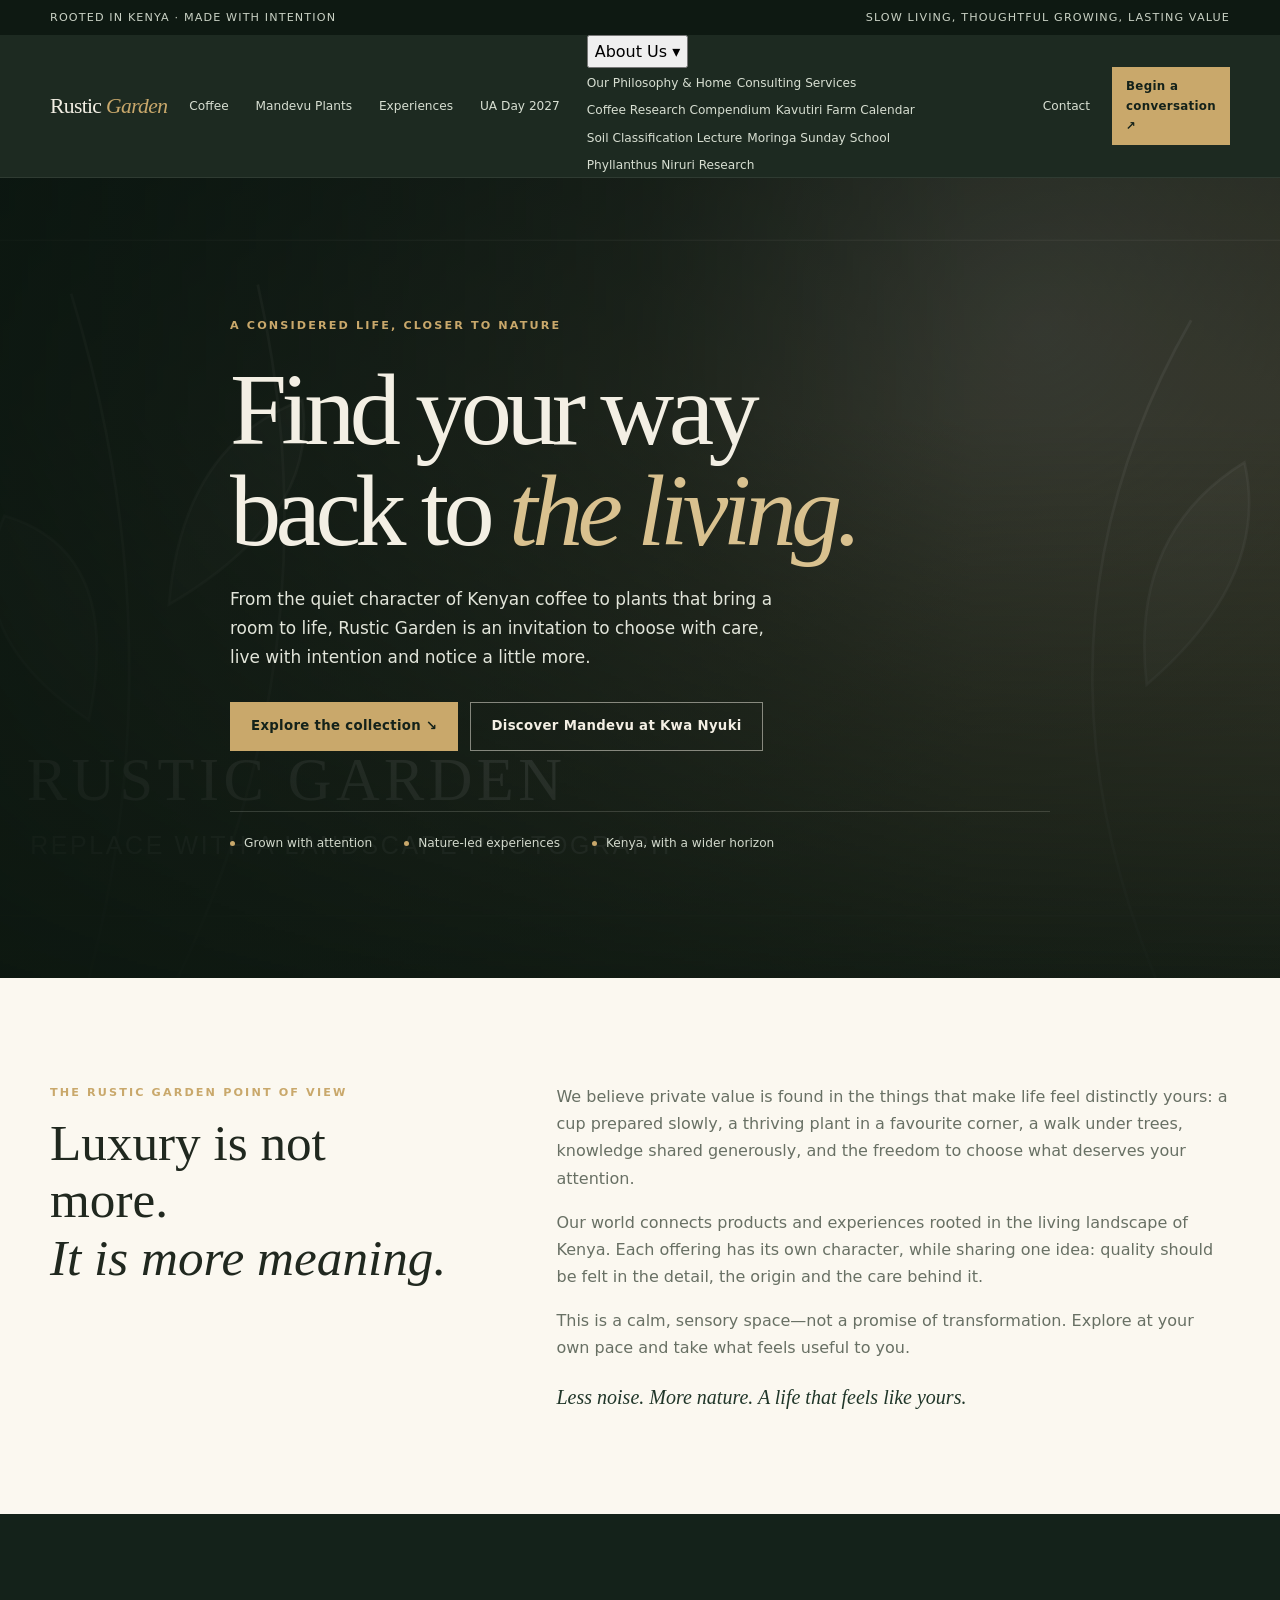
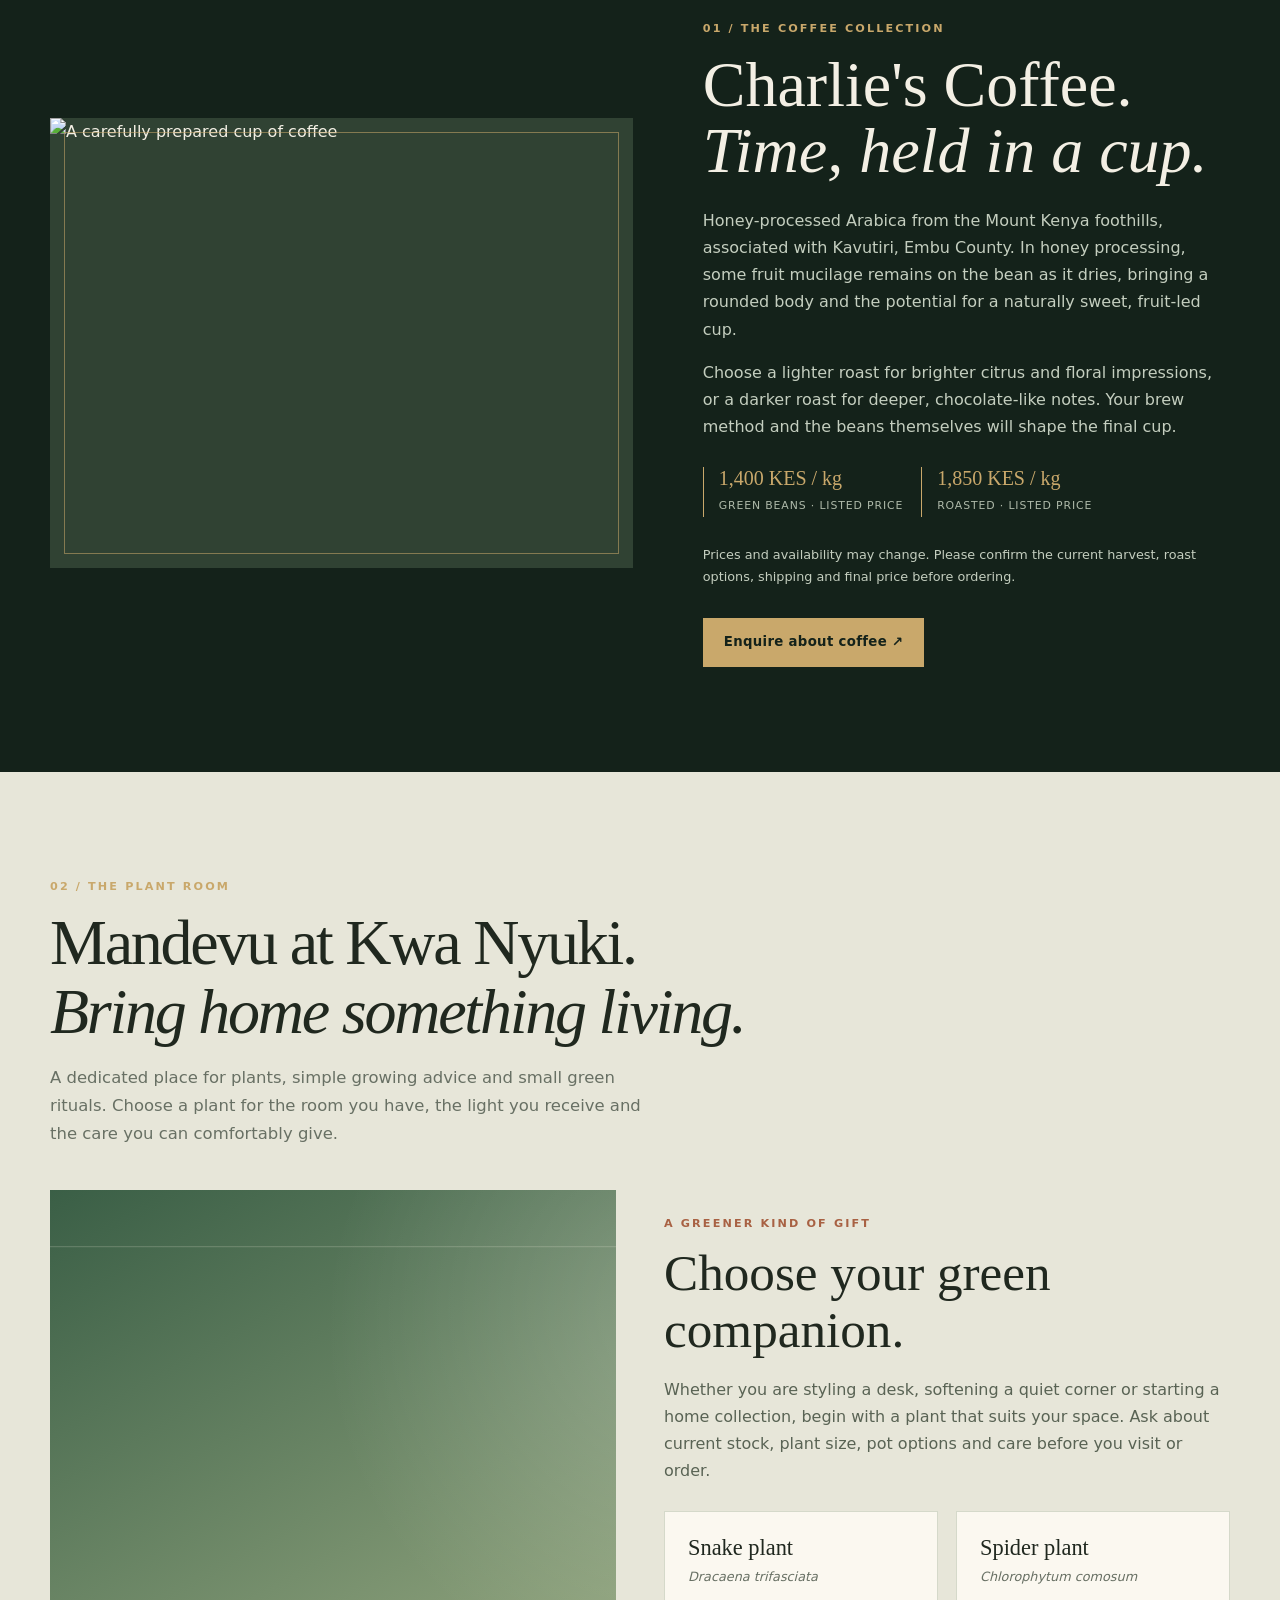
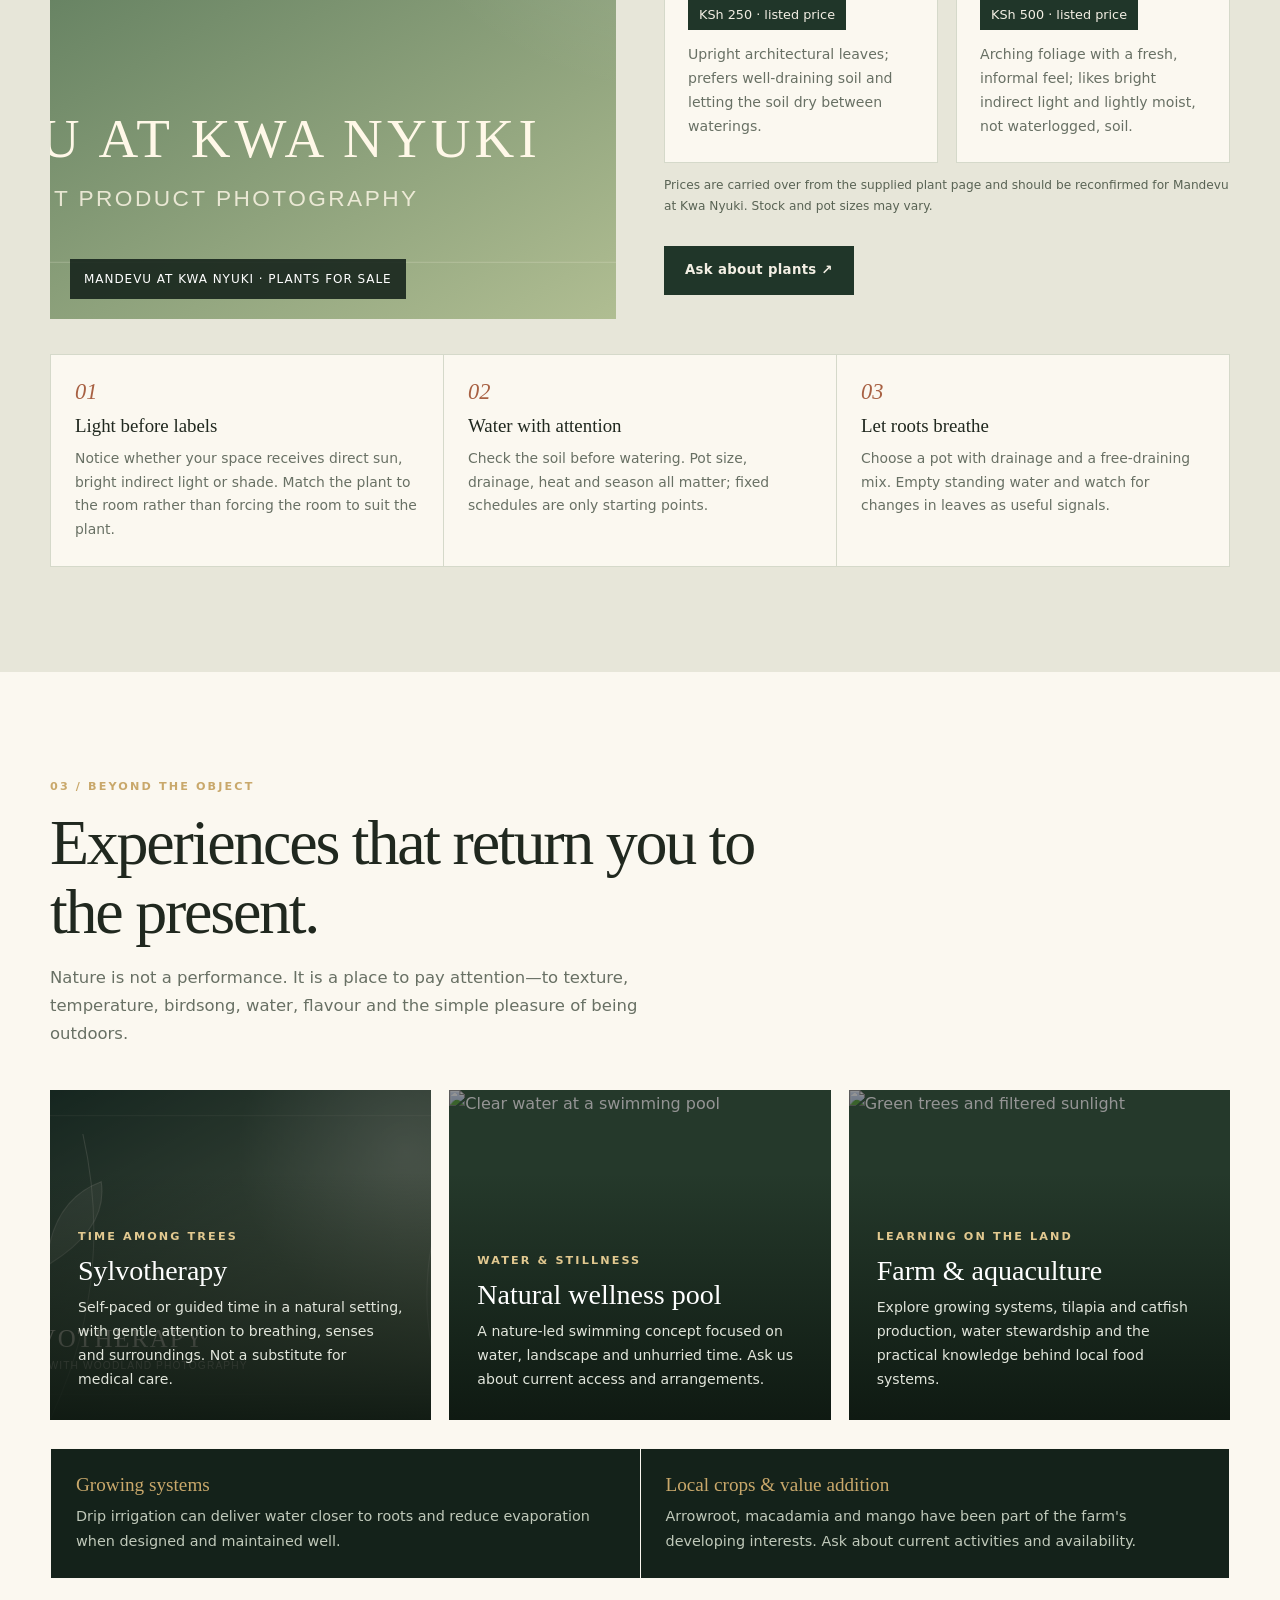
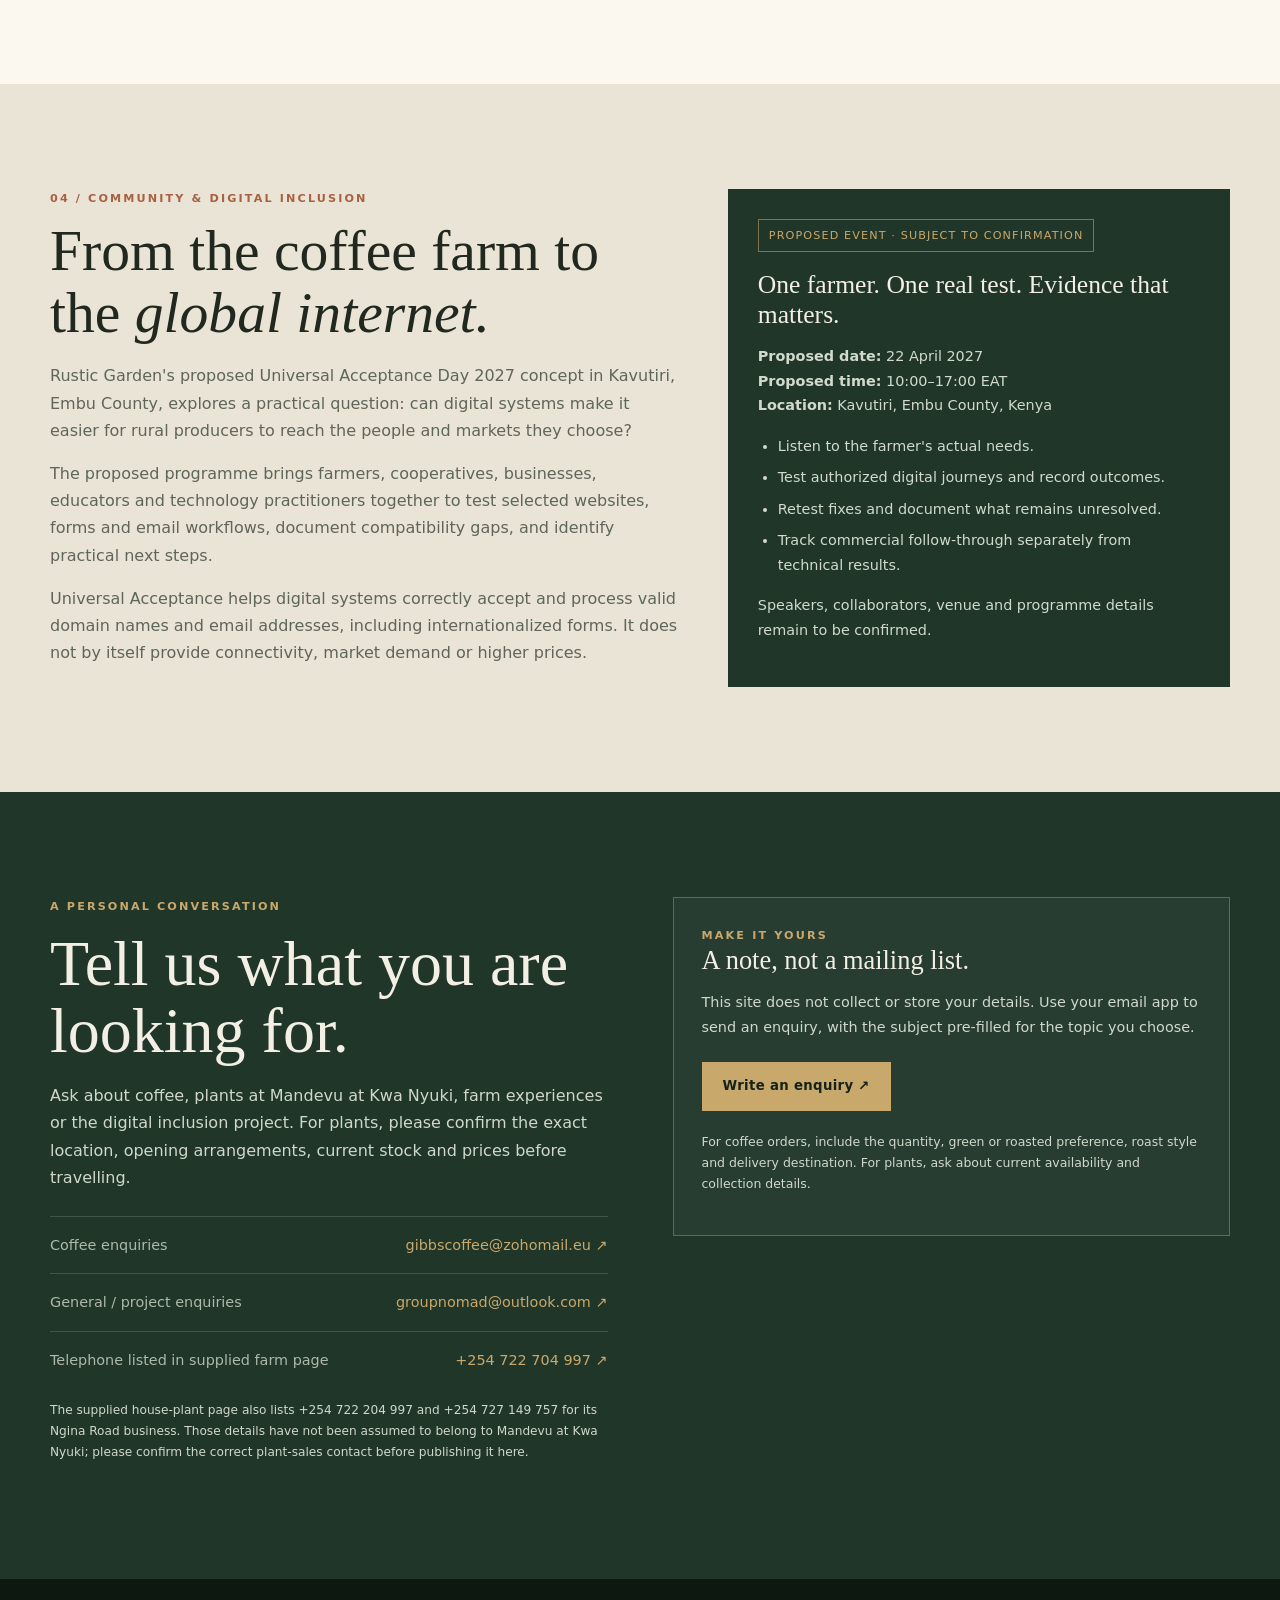
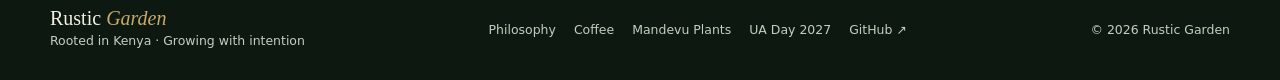
==== commit 082c798f: "Update index.html" ====
--- a/index.html
+++ b/index.html
@@ -23,8 +23,27 @@
   <div class="wrap nav-inner">
     <a class="brand" href="#home" aria-label="Rustic Garden home">Rustic <em>Garden</em></a>
     <nav class="nav-links" id="navLinks" aria-label="Main navigation">
-      <a href="#story">Our philosophy</a><a href="#coffee">Coffee</a><a href="#mandevu">Mandevu Plants</a><a href="#experiences">Experiences</a><a href="#ua-day">UA Day 2027</a><a href="#visit">Contact</a>
-    </nav>
+  <a href="#coffee">Coffee</a>
+  <a href="#mandevu">Mandevu Plants</a>
+  <a href="#experiences">Experiences</a>
+  <a href="#ua-day">UA Day 2027</a>
+  
+  <!-- About Us Dropdown Menu -->
+  <div class="nav-dropdown">
+    <button class="dropdown-toggle" aria-expanded="false">About Us ▾</button>
+    <div class="dropdown-menu">
+      <a href="gibbs_luxury_coffee_homepage.html">Our Philosophy & Home</a>
+      <a href="consulting.html">Consulting Services</a>
+      <a href="coffee_research_compendium.md.pdf" target="_blank" rel="noopener noreferrer">Coffee Research Compendium</a>
+      <a href="kavutiri_farm_calendar_kids.html">Kavutiri Farm Calendar</a>
+      <a href="soil_classification_lecture.html">Soil Classification Lecture</a>
+      <a href="moringa_sunday_school_repository.html">Moringa Sunday School</a>
+      <a href="phyllanthus_niruri_research.html">Phyllanthus Niruri Research</a>
+    </div>
+  </div>
+
+  <a href="#visit">Contact</a>
+</nav>
     <div class="nav-actions"><a class="btn" href="#visit">Begin a conversation ↗</a><button class="menu-btn" id="menuBtn" aria-expanded="false" aria-controls="navLinks">Menu ☰</button></div>
   </div>
 </header>
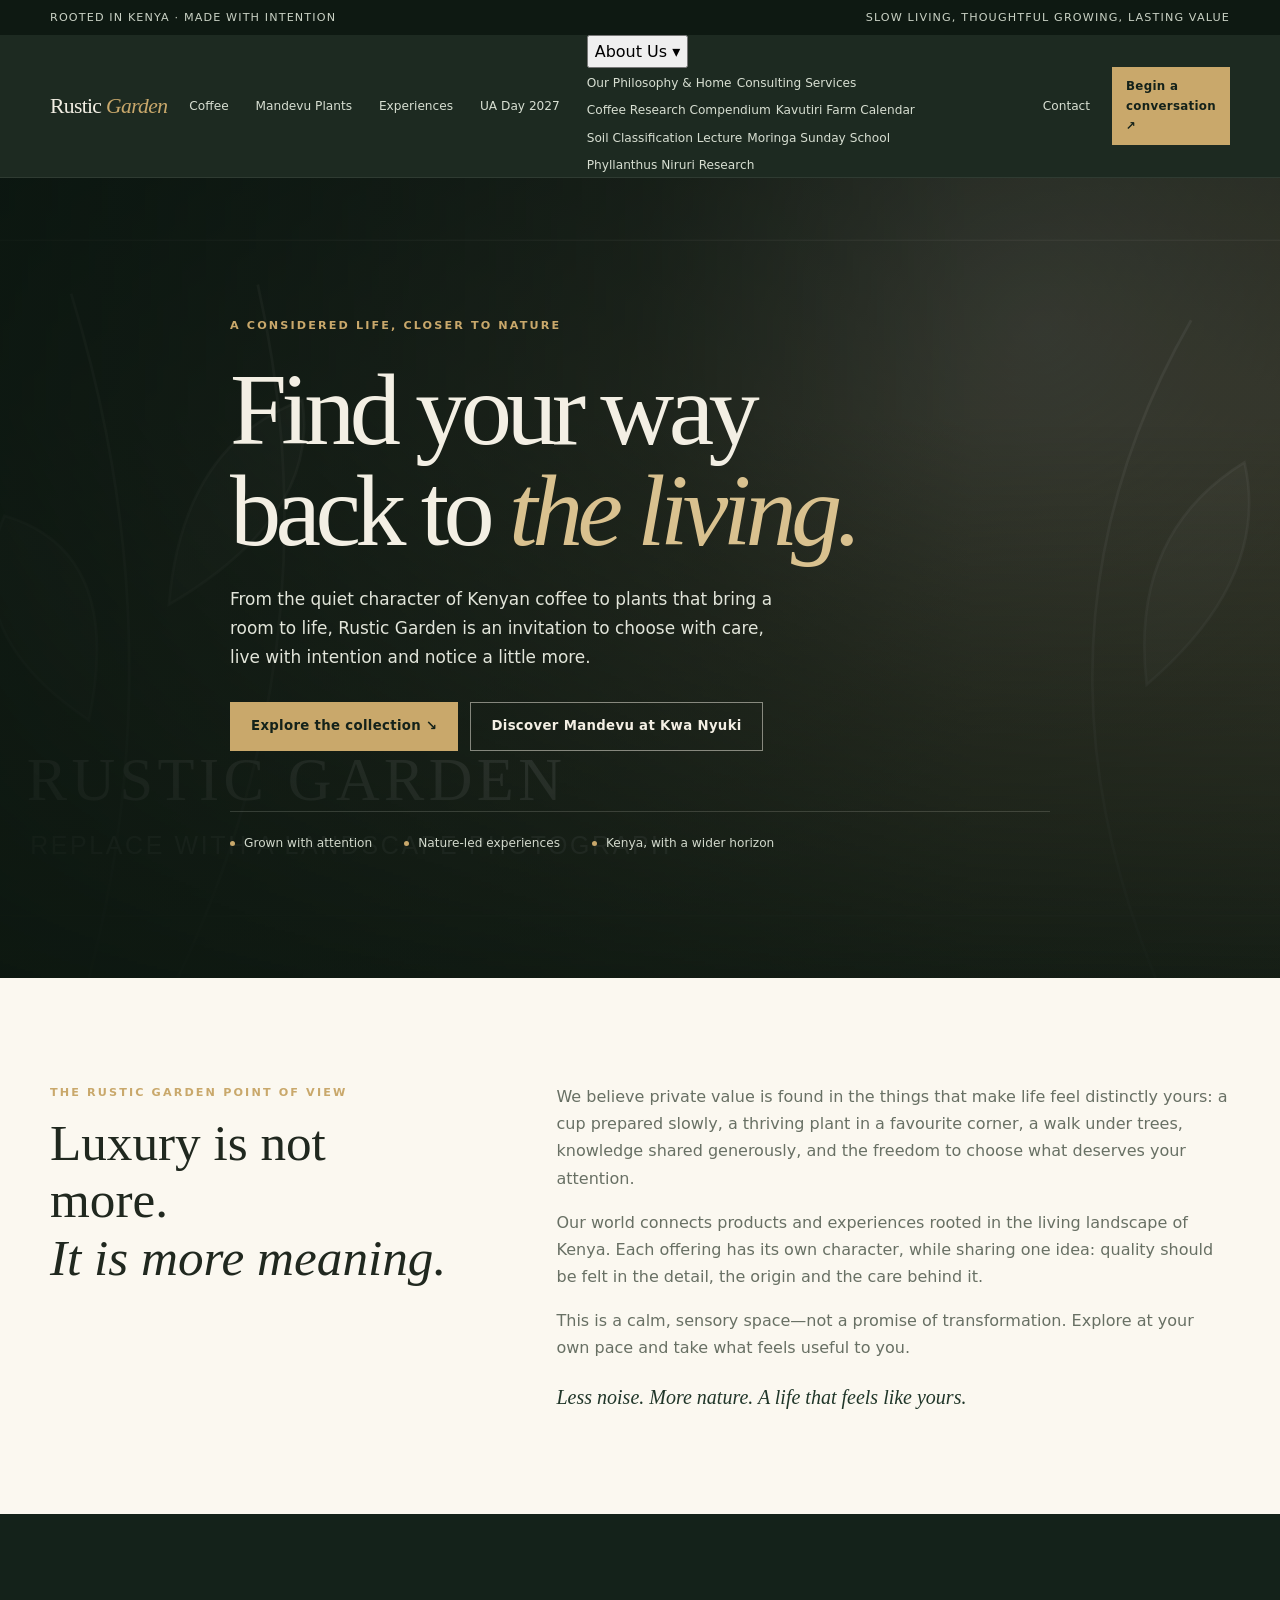
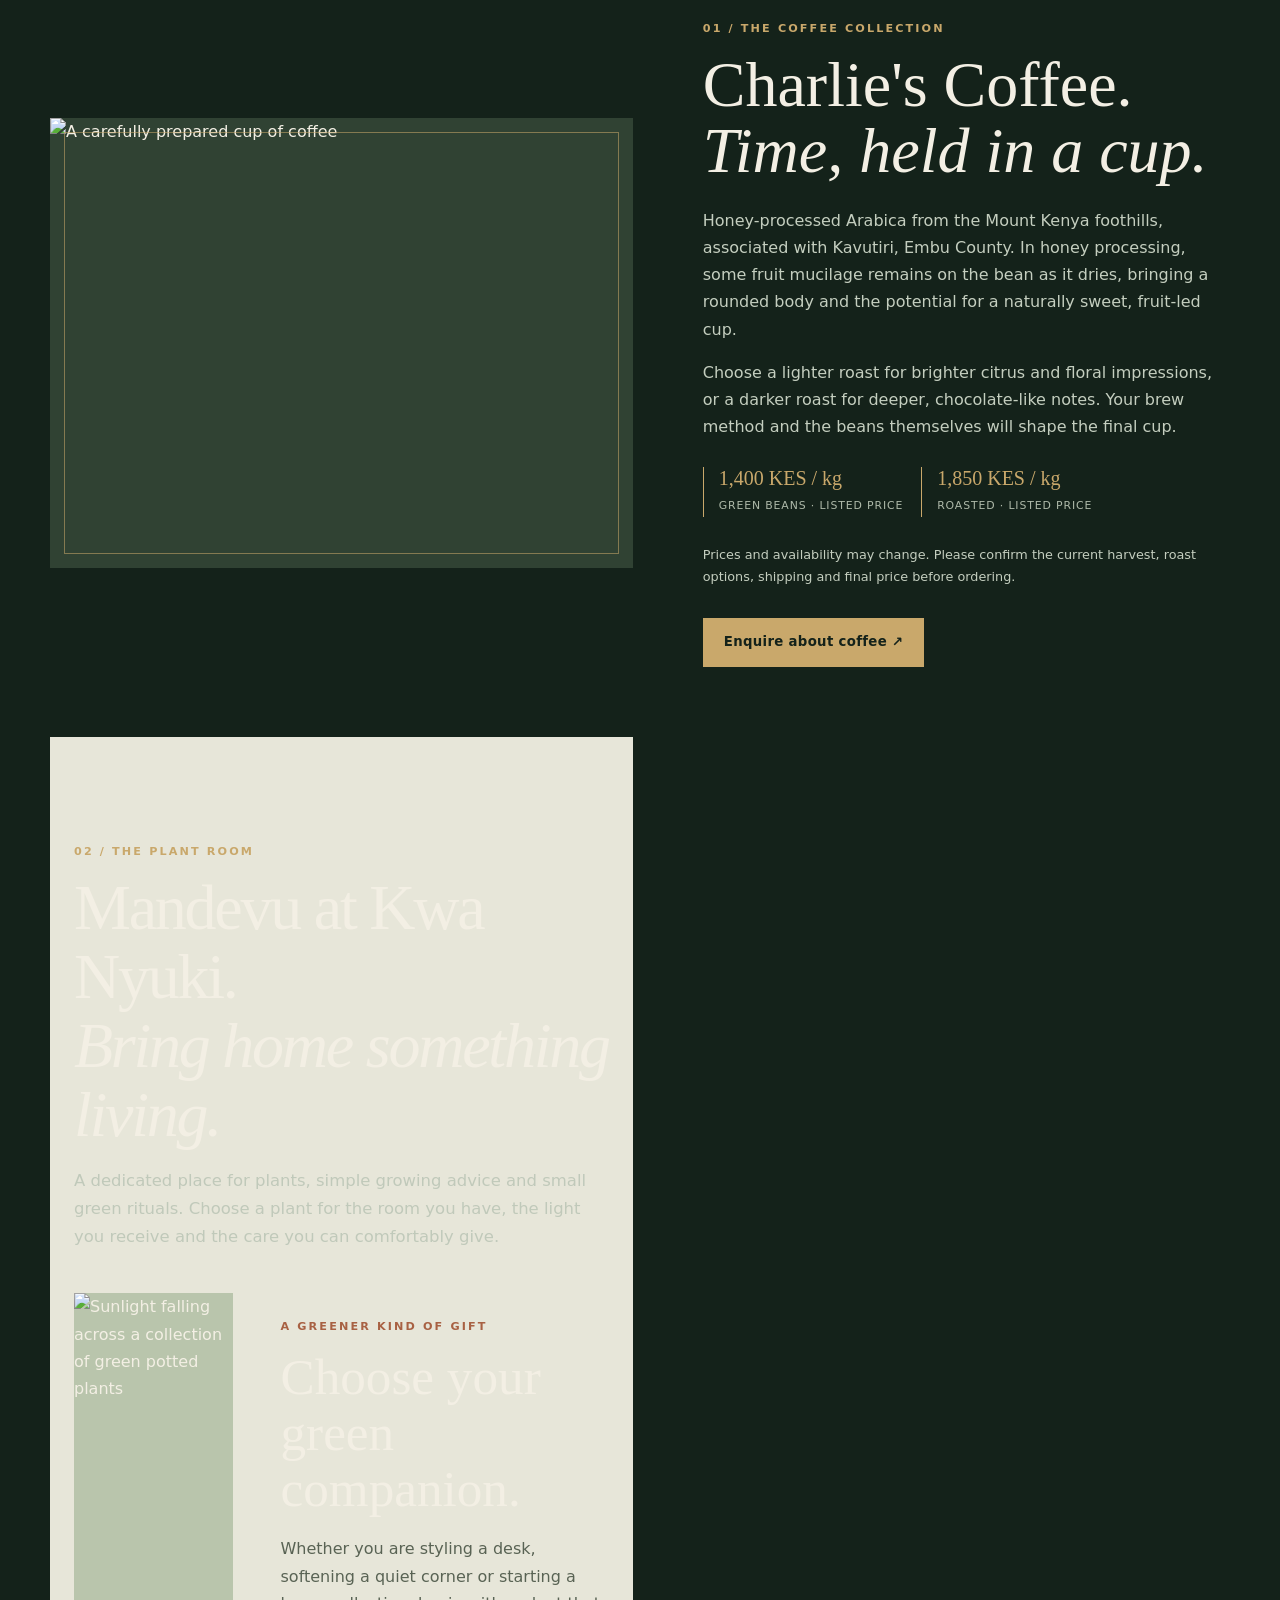
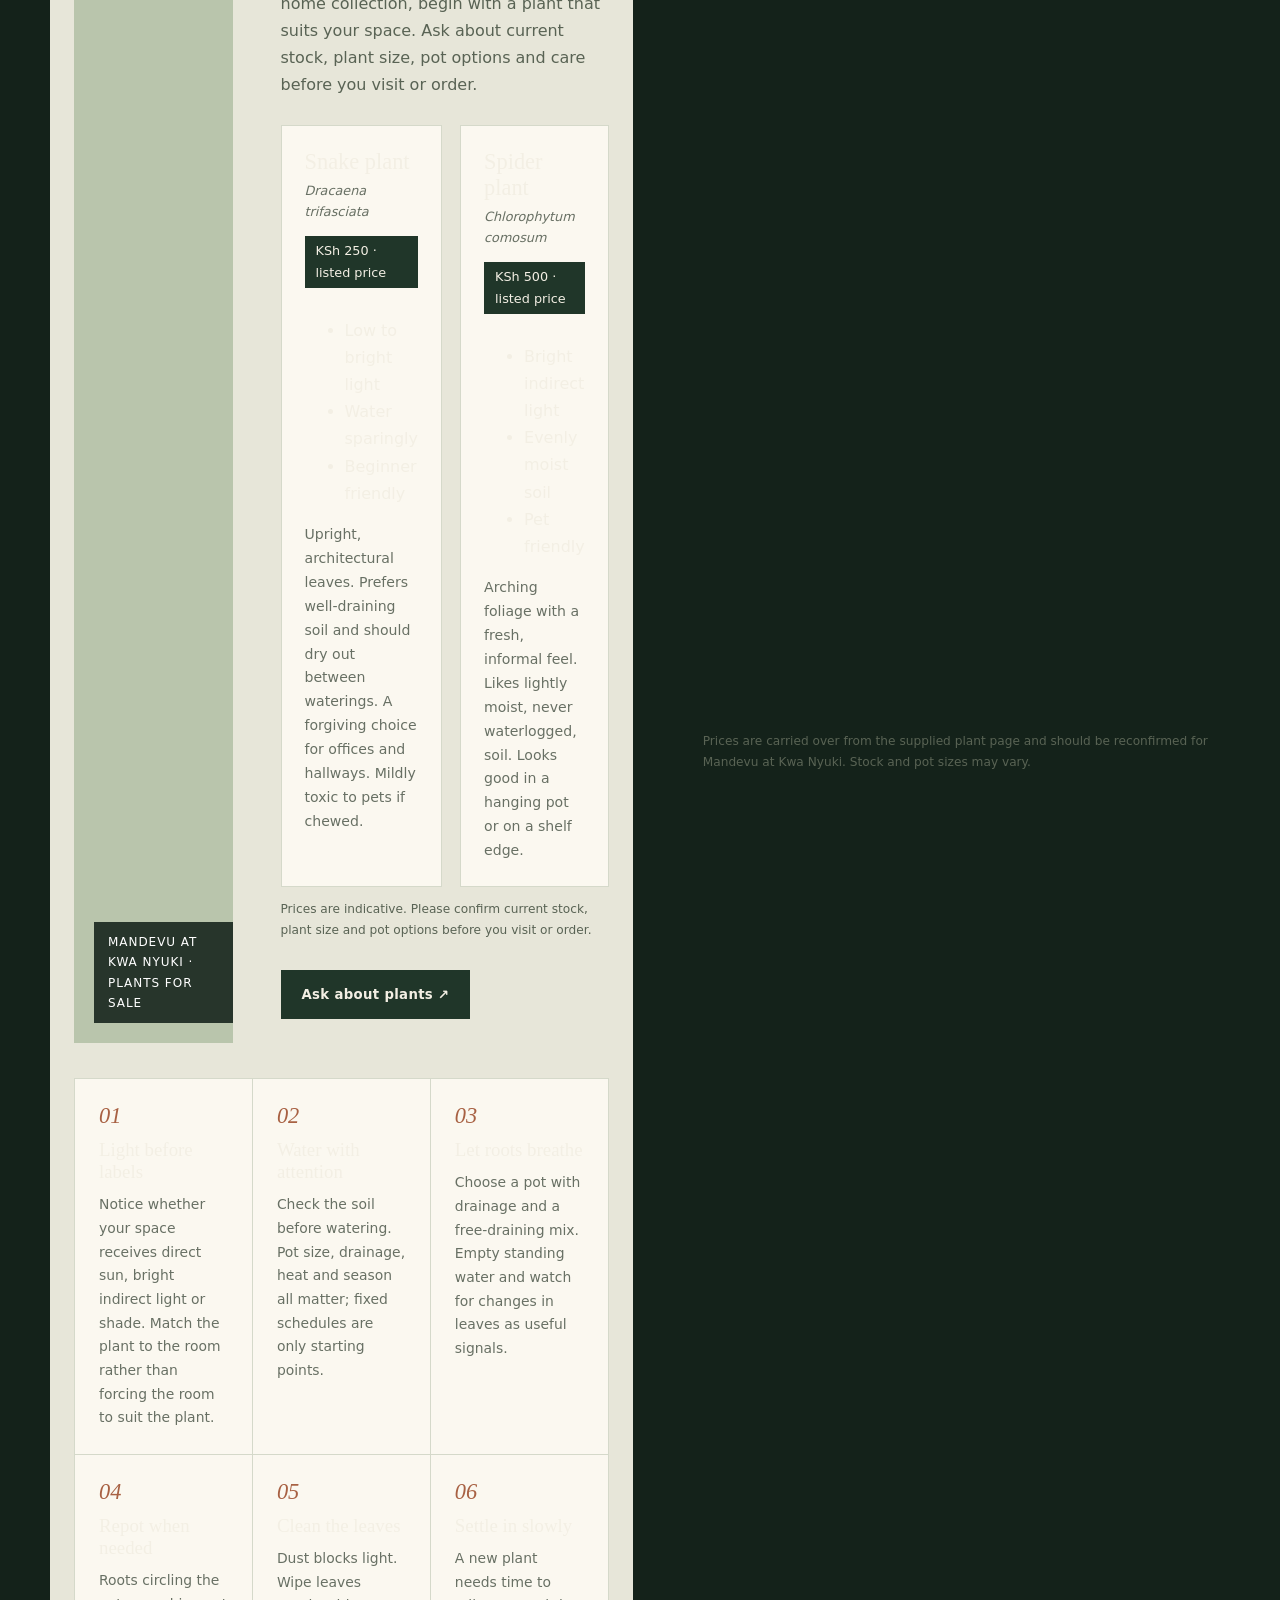
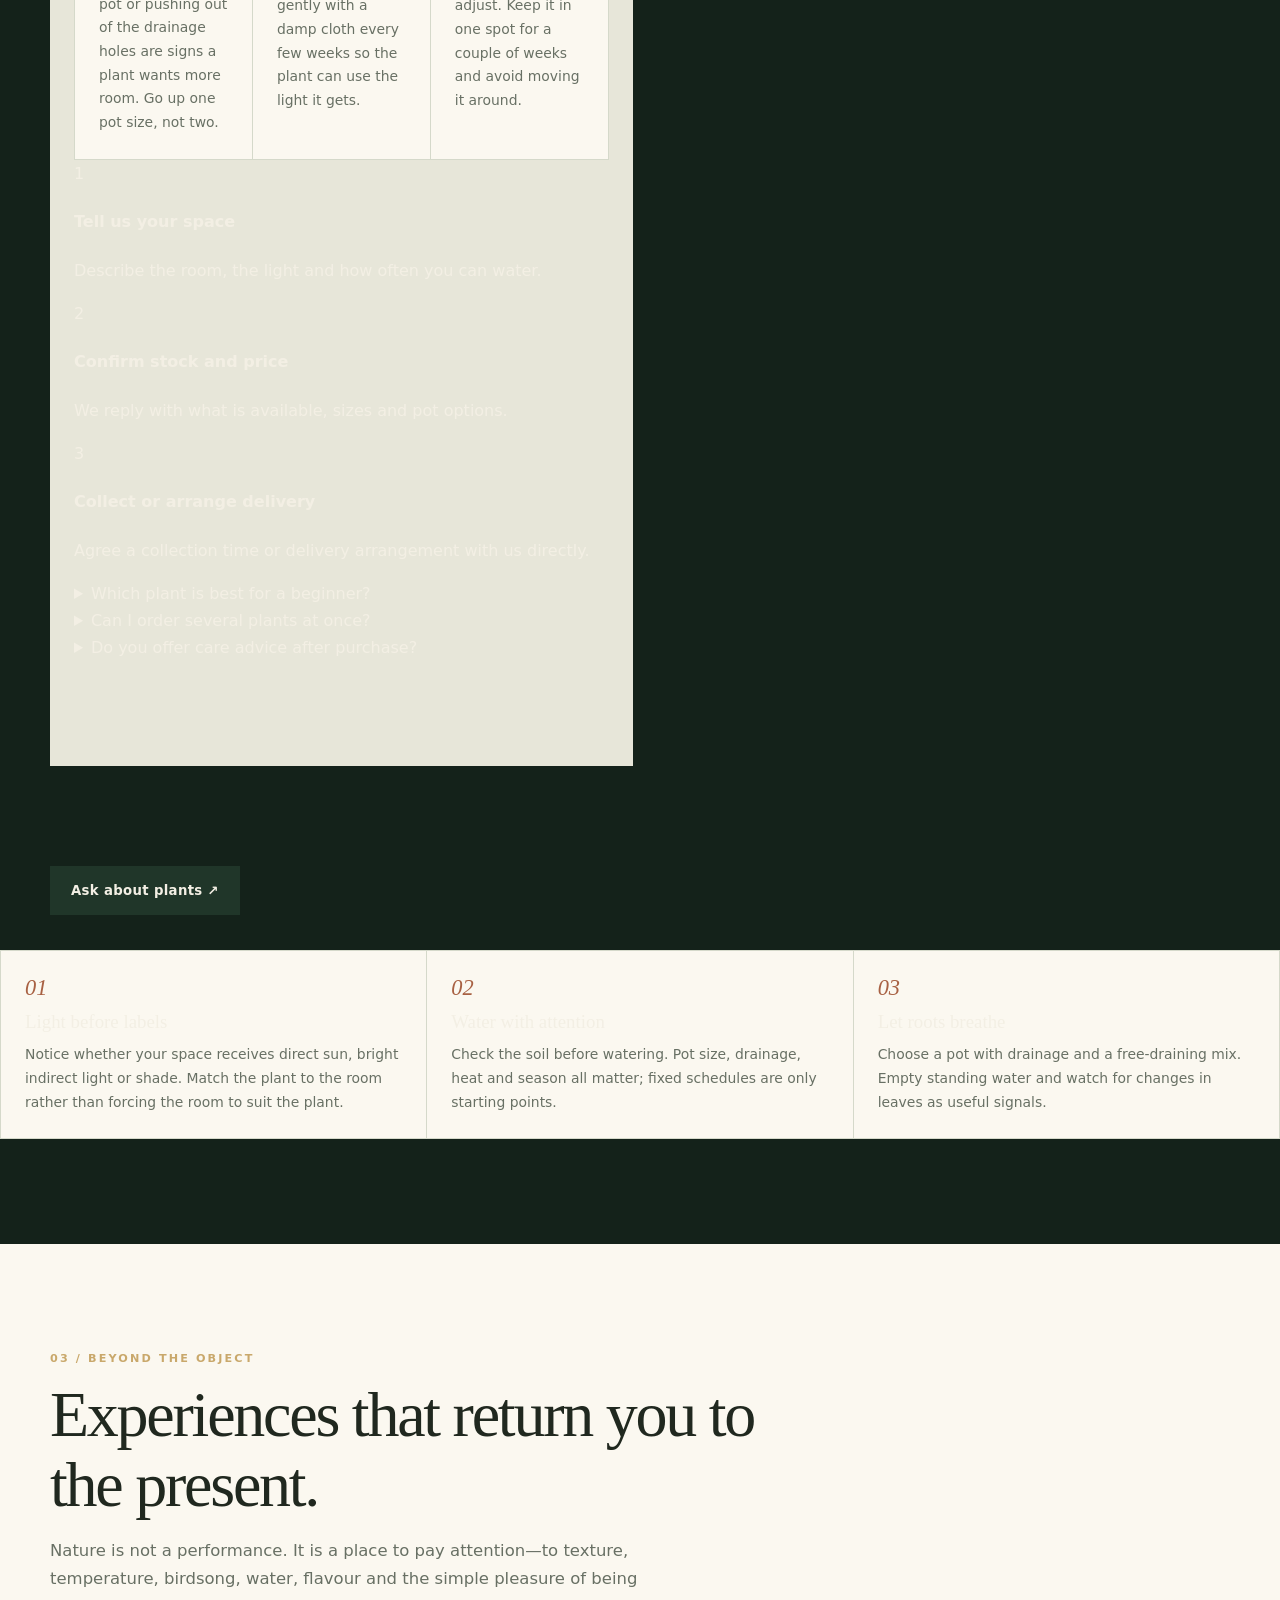
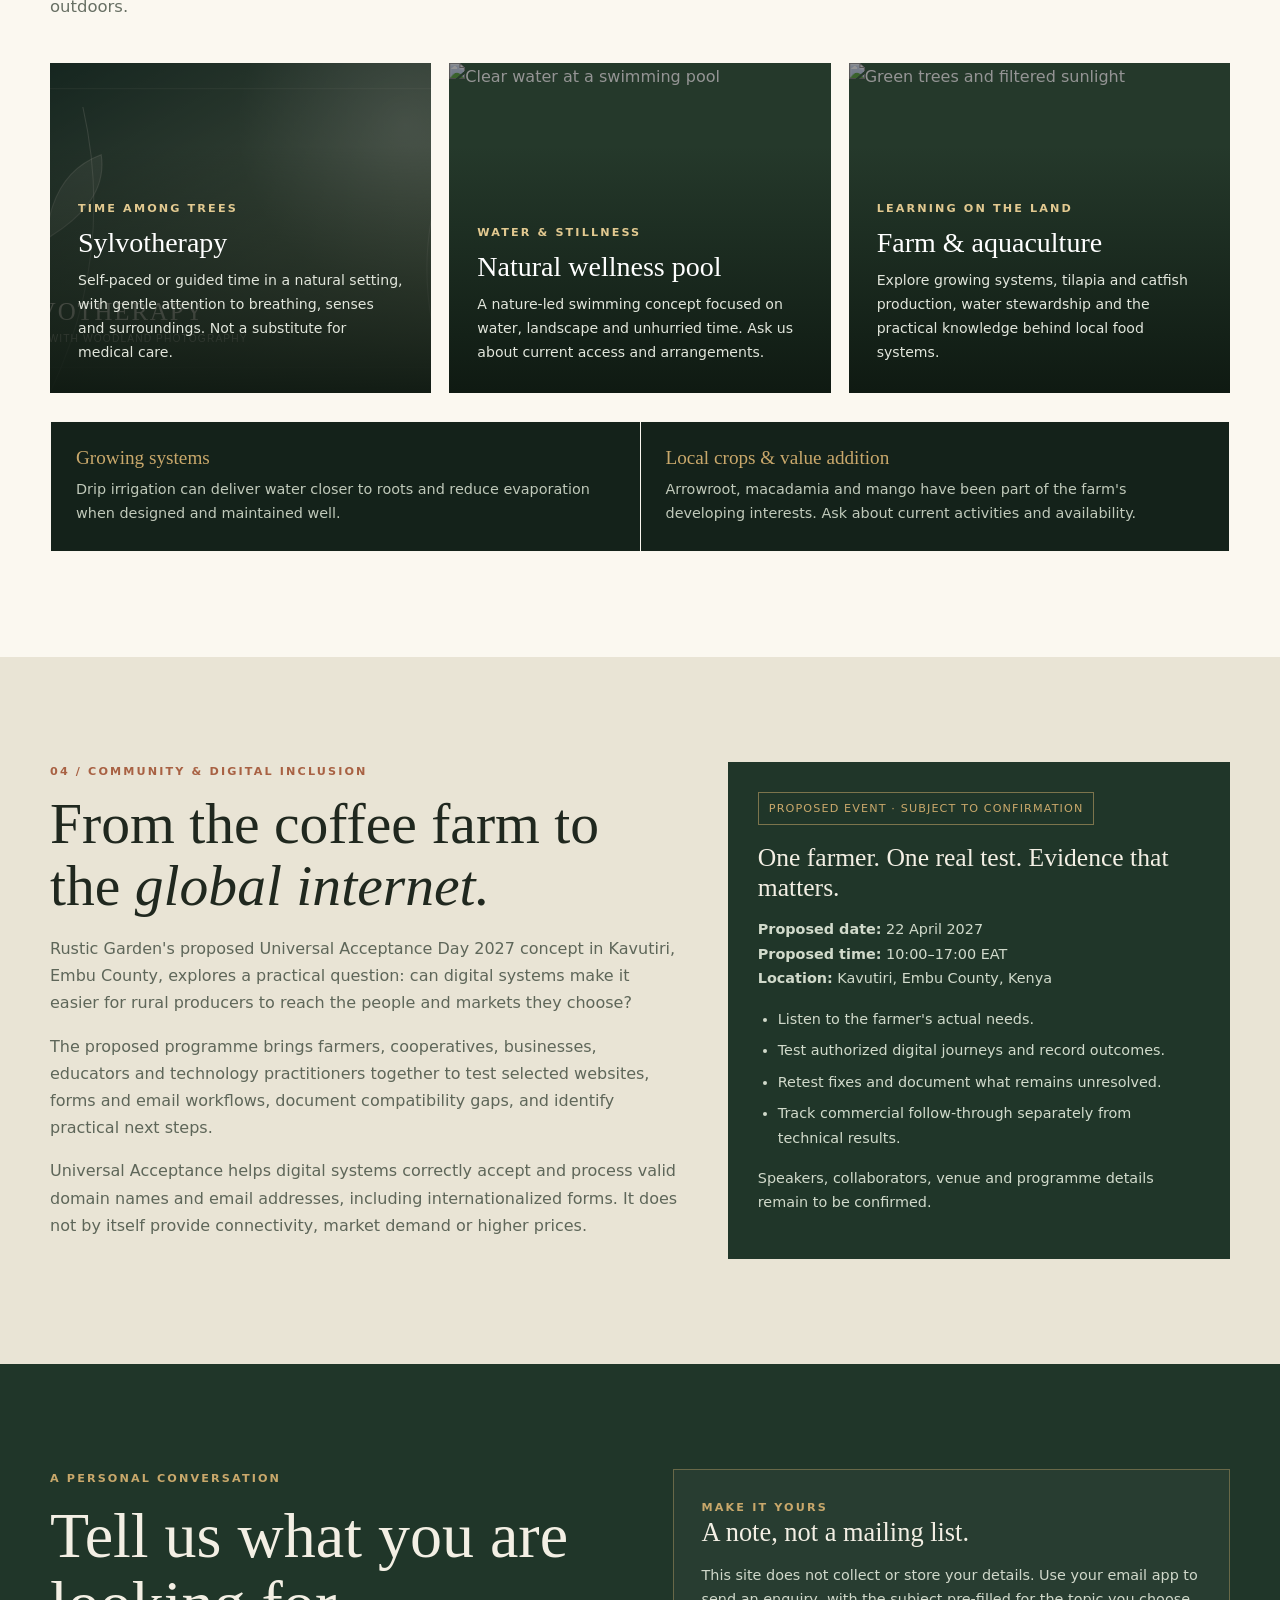
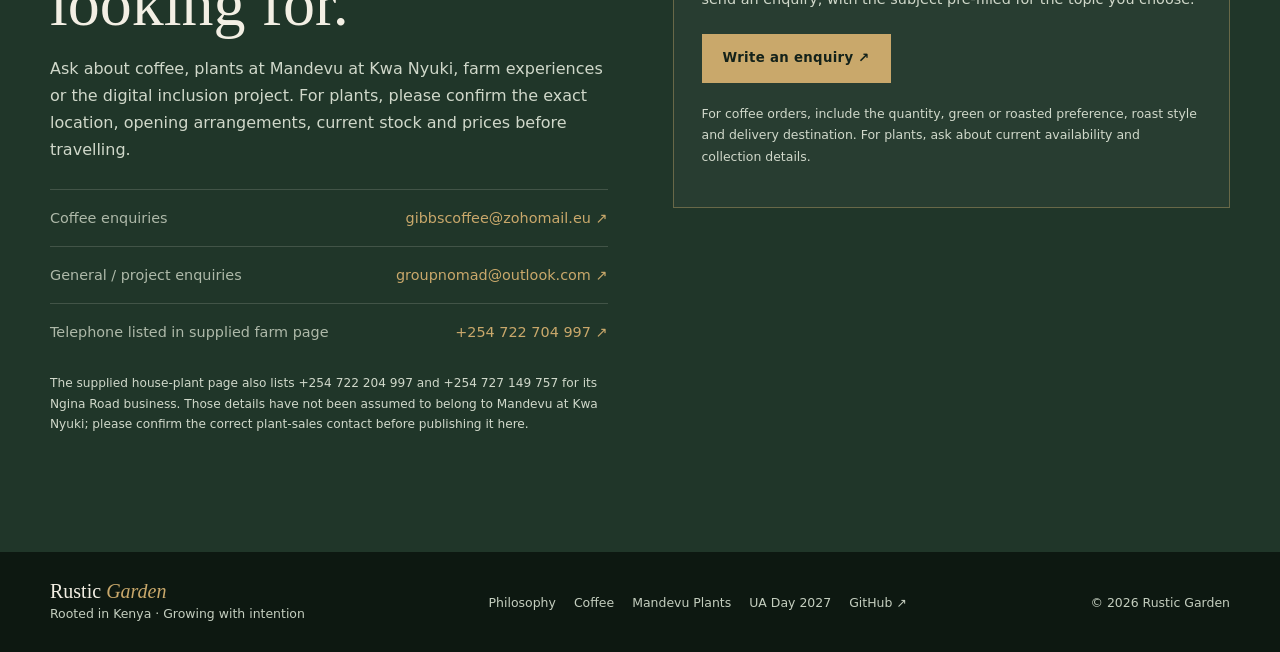
==== commit 49f5d8d7: "Enhance plant section with detailed descriptions and images" ====
--- a/index.html
+++ b/index.html
@@ -68,16 +68,88 @@
     <div class="price-line"><div class="price"><strong>1,400 KES / kg</strong><small>Green beans · listed price</small></div><div class="price"><strong>1,850 KES / kg</strong><small>Roasted · listed price</small></div></div>
     <p class="note">Prices and availability may change. Please confirm the current harvest, roast options, shipping and final price before ordering.</p><div class="hero-actions"><a class="btn" href="mailto:gibbscoffee@zohomail.eu?subject=Charlie's%20Coffee%20enquiry">Enquire about coffee ↗</a></div>
   </div>
-</div></section>
 <section class="section plant-section" id="mandevu"><div class="wrap">
-  <div class="section-head reveal"><div class="eyebrow">02 / The plant room</div><h2>Mandevu at Kwa Nyuki.<br><em>Bring home something living.</em></h2><p>A dedicated place for plants, simple growing advice and small green rituals. Choose a plant for the room you have, the light you receive and the care you can comfortably give.</p></div>
+
+  <div class="section-head reveal">
+    <div class="eyebrow">02 / The plant room</div>
+    <h2>Mandevu at Kwa Nyuki.<br><em>Bring home something living.</em></h2>
+    <p>A dedicated place for plants, simple growing advice and small green rituals. Choose a plant for the room you have, the light you receive and the care you can comfortably give.</p>
+  </div>
+
   <div class="plant-hero">
-    <div class="plant-image reveal"><img src="data:image/svg+xml;charset=UTF-8,%3Csvg%20xmlns%3D%22http%3A%2F%2Fwww.w3.org%2F2000%2Fsvg%22%20viewBox%3D%220%200%201600%20900%22%20role%3D%22img%22%20aria-label%3D%22Mandevu%20at%20Kwa%20Nyuki%20image%20placeholder%22%3E%3Cdefs%3E%3ClinearGradient%20id%3D%22g%22%20x1%3D%220%22%20y1%3D%220%22%20x2%3D%221%22%20y2%3D%221%22%3E%3Cstop%20stop-color%3D%22%23234c37%22%2F%3E%3Cstop%20offset%3D%221%22%20stop-color%3D%22%23c7d0a1%22%2F%3E%3C%2FlinearGradient%3E%3CradialGradient%20id%3D%22r%22%3E%3Cstop%20stop-color%3D%22%23fff%22%20stop-opacity%3D%22.2%22%2F%3E%3Cstop%20offset%3D%221%22%20stop-color%3D%22%23fff%22%20stop-opacity%3D%220%22%2F%3E%3C%2FradialGradient%3E%3C%2Fdefs%3E%3Crect%20width%3D%221600%22%20height%3D%22900%22%20fill%3D%22url%28%23g%29%22%2F%3E%3Ccircle%20cx%3D%221250%22%20cy%3D%22170%22%20r%3D%22460%22%20fill%3D%22url%28%23r%29%22%2F%3E%3Cg%20fill%3D%22none%22%20stroke%3D%22%23f7f0df%22%20stroke-opacity%3D%22.24%22%20stroke-width%3D%223%22%3E%3Cpath%20d%3D%22M180%20900%20Q280%20520%20160%20130%20M280%20900%20Q460%20520%20370%20120%20M1380%20900%20Q1220%20510%201420%20160%22%2F%3E%3Cpath%20d%3D%22M180%20610%20Q30%20510%2085%20380%20Q220%20420%20180%20610Z%22%20fill%3D%22%23f7f0df%22%20fill-opacity%3D%22.12%22%2F%3E%3Cpath%20d%3D%22M270%20480%20Q440%20380%20420%20250%20Q285%20300%20270%20480Z%22%20fill%3D%22%23f7f0df%22%20fill-opacity%3D%22.12%22%2F%3E%3Cpath%20d%3D%22M1370%20570%20Q1510%20450%201480%20320%20Q1350%20400%201370%20570Z%22%20fill%3D%22%23f7f0df%22%20fill-opacity%3D%22.12%22%2F%3E%3C%2Fg%3E%3Crect%20x%3D%2270%22%20y%3D%2270%22%20width%3D%221460%22%20height%3D%22760%22%20rx%3D%2210%22%20fill%3D%22none%22%20stroke%3D%22%23f7f0df%22%20stroke-opacity%3D%22.28%22%2F%3E%3Ctext%20x%3D%22110%22%20y%3D%22700%22%20fill%3D%22%23fff8e8%22%20font-family%3D%22Georgia%2Cserif%22%20font-size%3D%2268%22%20letter-spacing%3D%225%22%3EMANDEVU%20AT%20KWA%20NYUKI%3C%2Ftext%3E%3Ctext%20x%3D%22114%22%20y%3D%22760%22%20fill%3D%22%23fff8e8%22%20fill-opacity%3D%22.82%22%20font-family%3D%22Arial%2Csans-serif%22%20font-size%3D%2228%22%20letter-spacing%3D%223%22%3EREPLACE%20WITH%20PLANT%20PRODUCT%20PHOTOGRAPHY%3C%2Ftext%3E%3C%2Fsvg%3E" alt="Sunlight falling across a collection of green potted plants" loading="lazy"><div class="image-caption">Mandevu at Kwa Nyuki · Plants for sale</div></div>
-    <div class="plant-copy reveal"><div class="eyebrow" style="color:var(--clay)">A greener kind of gift</div><h3>Choose your green companion.</h3><p>Whether you are styling a desk, softening a quiet corner or starting a home collection, begin with a plant that suits your space. Ask about current stock, plant size, pot options and care before you visit or order.</p>
+    <div class="plant-image reveal">
+      <!-- IMAGE: put your photo at images/mandevu-plants.jpg (landscape, ~1600x1000) -->
+      <img src="images/mandevu-plants.jpg" alt="Sunlight falling across a collection of green potted plants" loading="lazy">
+      <div class="image-caption">Mandevu at Kwa Nyuki · Plants for sale</div>
+    </div>
+
+    <div class="plant-copy reveal">
+      <div class="eyebrow" style="color:var(--clay)">A greener kind of gift</div>
+      <h3>Choose your green companion.</h3>
+      <p>Whether you are styling a desk, softening a quiet corner or starting a home collection, begin with a plant that suits your space. Ask about current stock, plant size, pot options and care before you visit or order.</p>
+
       <div class="plant-cards">
-        <article class="plant-card"><h4>Snake plant</h4><div class="latin">Dracaena trifasciata</div><span class="tag-price">KSh 250 · listed price</span><p>Upright architectural leaves; prefers well-draining soil and letting the soil dry between waterings.</p></article>
-        <article class="plant-card"><h4>Spider plant</h4><div class="latin">Chlorophytum comosum</div><span class="tag-price">KSh 500 · listed price</span><p>Arching foliage with a fresh, informal feel; likes bright indirect light and lightly moist, not waterlogged, soil.</p></article>
+        <article class="plant-card">
+          <h4>Snake plant</h4>
+          <div class="latin">Dracaena trifasciata</div>
+          <span class="tag-price">KSh 250 · listed price</span>
+          <ul class="plant-meta">
+            <li>Low to bright light</li>
+            <li>Water sparingly</li>
+            <li>Beginner friendly</li>
+          </ul>
+          <p>Upright, architectural leaves. Prefers well-draining soil and should dry out between waterings. A forgiving choice for offices and hallways. Mildly toxic to pets if chewed.</p>
+        </article>
+
+        <article class="plant-card">
+          <h4>Spider plant</h4>
+          <div class="latin">Chlorophytum comosum</div>
+          <span class="tag-price">KSh 500 · listed price</span>
+          <ul class="plant-meta">
+            <li>Bright indirect light</li>
+            <li>Evenly moist soil</li>
+            <li>Pet friendly</li>
+          </ul>
+          <p>Arching foliage with a fresh, informal feel. Likes lightly moist, never waterlogged, soil. Looks good in a hanging pot or on a shelf edge.</p>
+        </article>
+
+        <!-- ADD MORE PLANT CARDS HERE: copy one whole <article class="plant-card"> block above and paste it below this line. Keep the total an even number (2, 4, 6). -->
       </div>
+
+      <p class="fineprint" style="color:#596354">Prices are indicative. Please confirm current stock, plant size and pot options before you visit or order.</p>
+      <div class="hero-actions"><a class="btn btn-dark" href="#visit">Ask about plants ↗</a></div>
+    </div>
+  </div>
+
+  <!-- Care guide: keep in multiples of three -->
+  <div class="care-grid">
+    <article class="care-card"><div class="num">01</div><h4>Light before labels</h4><p>Notice whether your space receives direct sun, bright indirect light or shade. Match the plant to the room rather than forcing the room to suit the plant.</p></article>
+    <article class="care-card"><div class="num">02</div><h4>Water with attention</h4><p>Check the soil before watering. Pot size, drainage, heat and season all matter; fixed schedules are only starting points.</p></article>
+    <article class="care-card"><div class="num">03</div><h4>Let roots breathe</h4><p>Choose a pot with drainage and a free-draining mix. Empty standing water and watch for changes in leaves as useful signals.</p></article>
+    <article class="care-card"><div class="num">04</div><h4>Repot when needed</h4><p>Roots circling the pot or pushing out of the drainage holes are signs a plant wants more room. Go up one pot size, not two.</p></article>
+    <article class="care-card"><div class="num">05</div><h4>Clean the leaves</h4><p>Dust blocks light. Wipe leaves gently with a damp cloth every few weeks so the plant can use the light it gets.</p></article>
+    <article class="care-card"><div class="num">06</div><h4>Settle in slowly</h4><p>A new plant needs time to adjust. Keep it in one spot for a couple of weeks and avoid moving it around.</p></article>
+  </div>
+
+  <!-- How to get a plant -->
+  <div class="order-steps reveal">
+    <div class="order-step"><span class="step-num">1</span><h4>Tell us your space</h4><p>Describe the room, the light and how often you can water.</p></div>
+    <div class="order-step"><span class="step-num">2</span><h4>Confirm stock and price</h4><p>We reply with what is available, sizes and pot options.</p></div>
+    <div class="order-step"><span class="step-num">3</span><h4>Collect or arrange delivery</h4><p>Agree a collection time or delivery arrangement with us directly.</p></div>
+  </div>
+
+  <!-- Questions -->
+  <div class="plant-faq reveal">
+    <details><summary>Which plant is best for a beginner?</summary><p>The snake plant. It tolerates irregular watering and a range of light levels.</p></details>
+    <details><summary>Can I order several plants at once?</summary><p>Yes. Ask about quantities and any arrangement for collecting more than one plant.</p></details>
+    <details><summary>Do you offer care advice after purchase?</summary><p>Send us a question through the contact section and we will help where we can.</p></details>
+  </div>
+
+  <!-- ADD MORE PLANT-SECTION HTML HERE (a new row, banner, gallery, etc.) -->
+  <div class="plant-extend">
+  </div>
+
+</div></section>
       <p class="fineprint" style="color:#596354">Prices are carried over from the supplied plant page and should be reconfirmed for Mandevu at Kwa Nyuki. Stock and pot sizes may vary.</p>
       <div class="hero-actions"><a class="btn btn-dark" href="#visit">Ask about plants ↗</a></div>
     </div>
